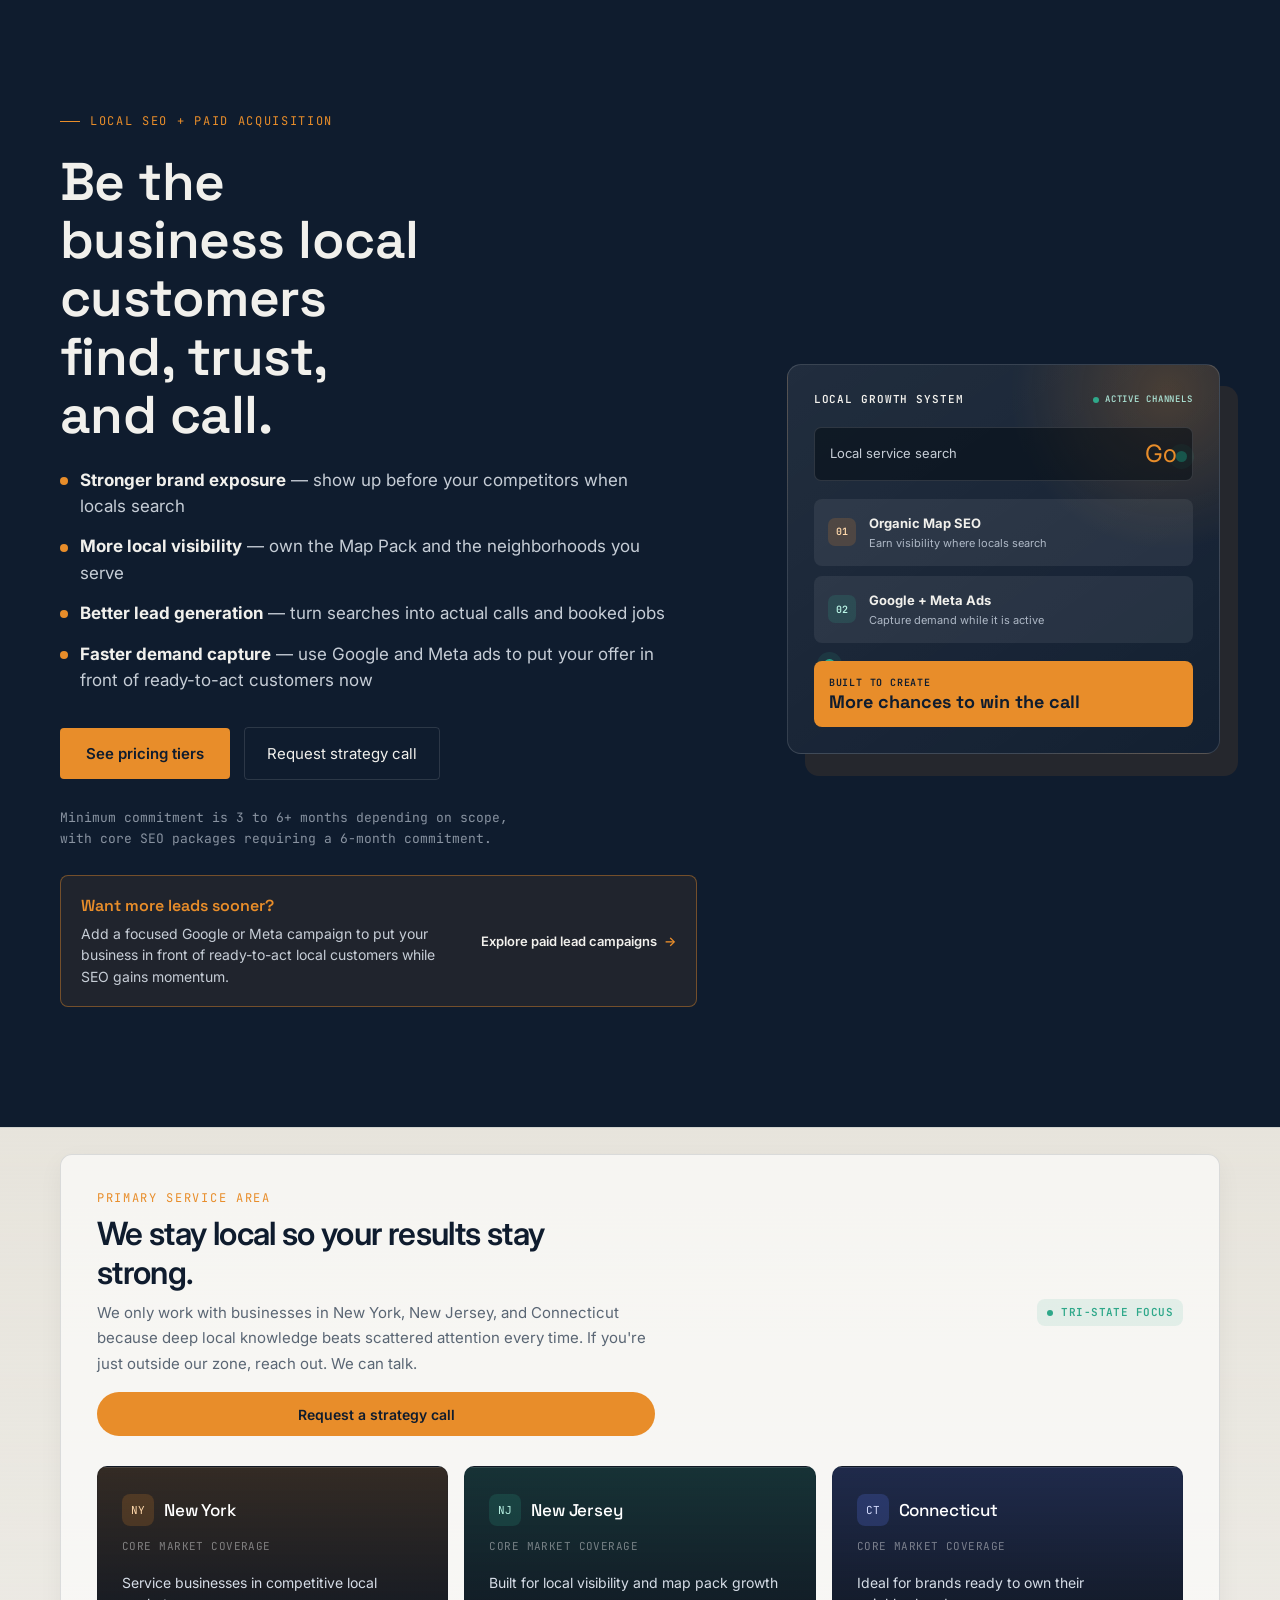
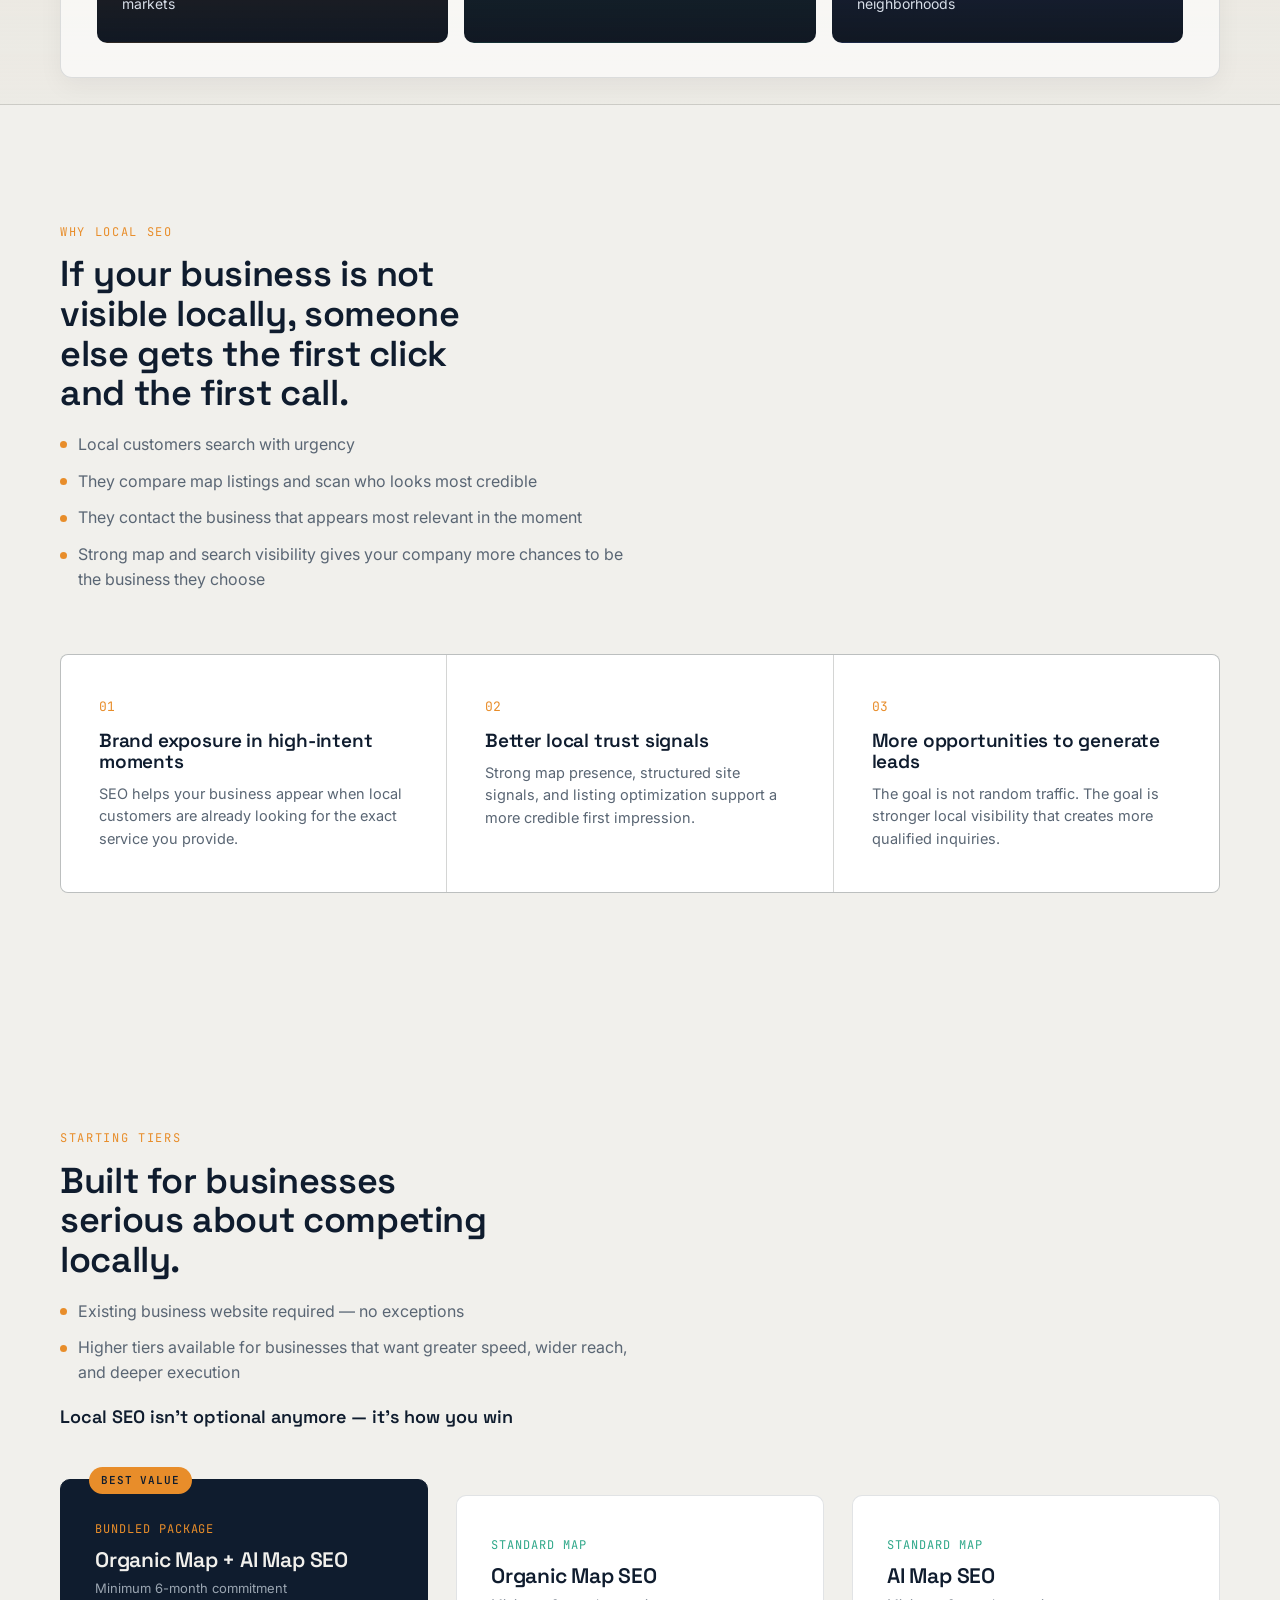
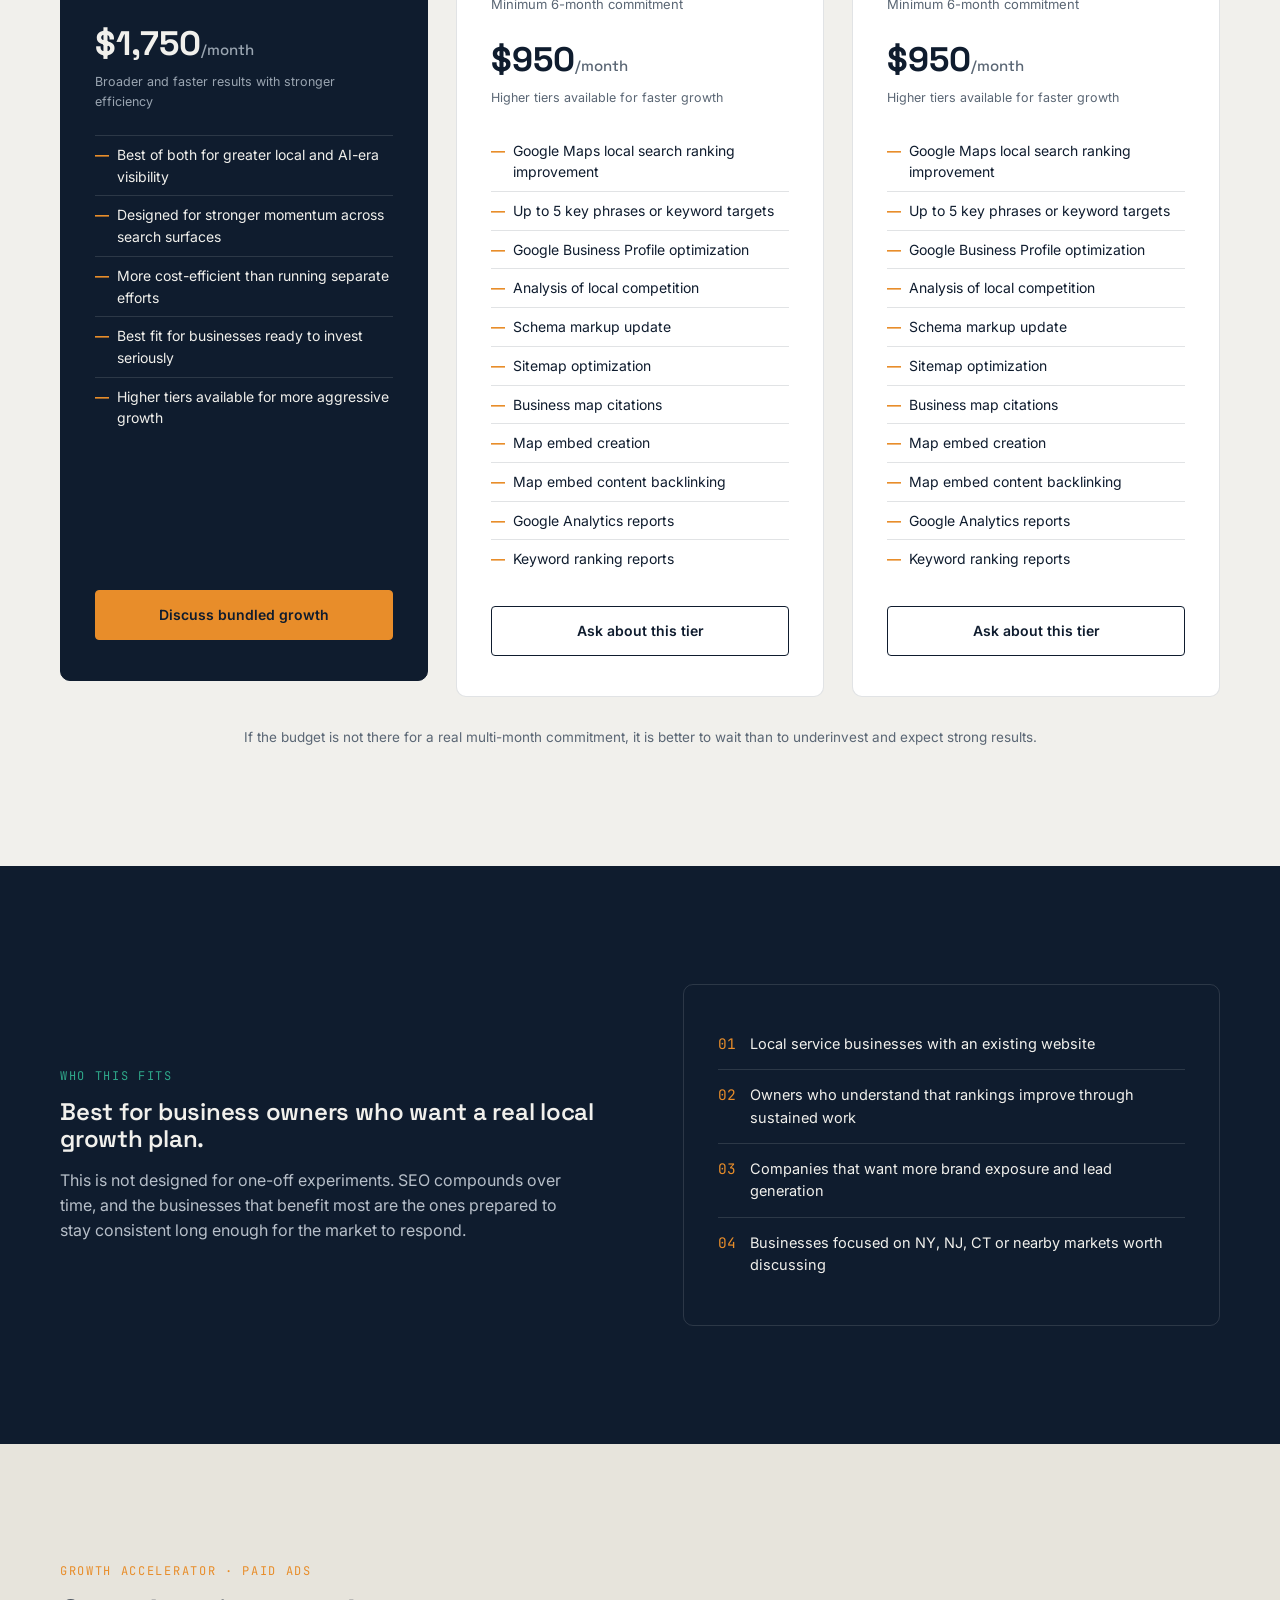
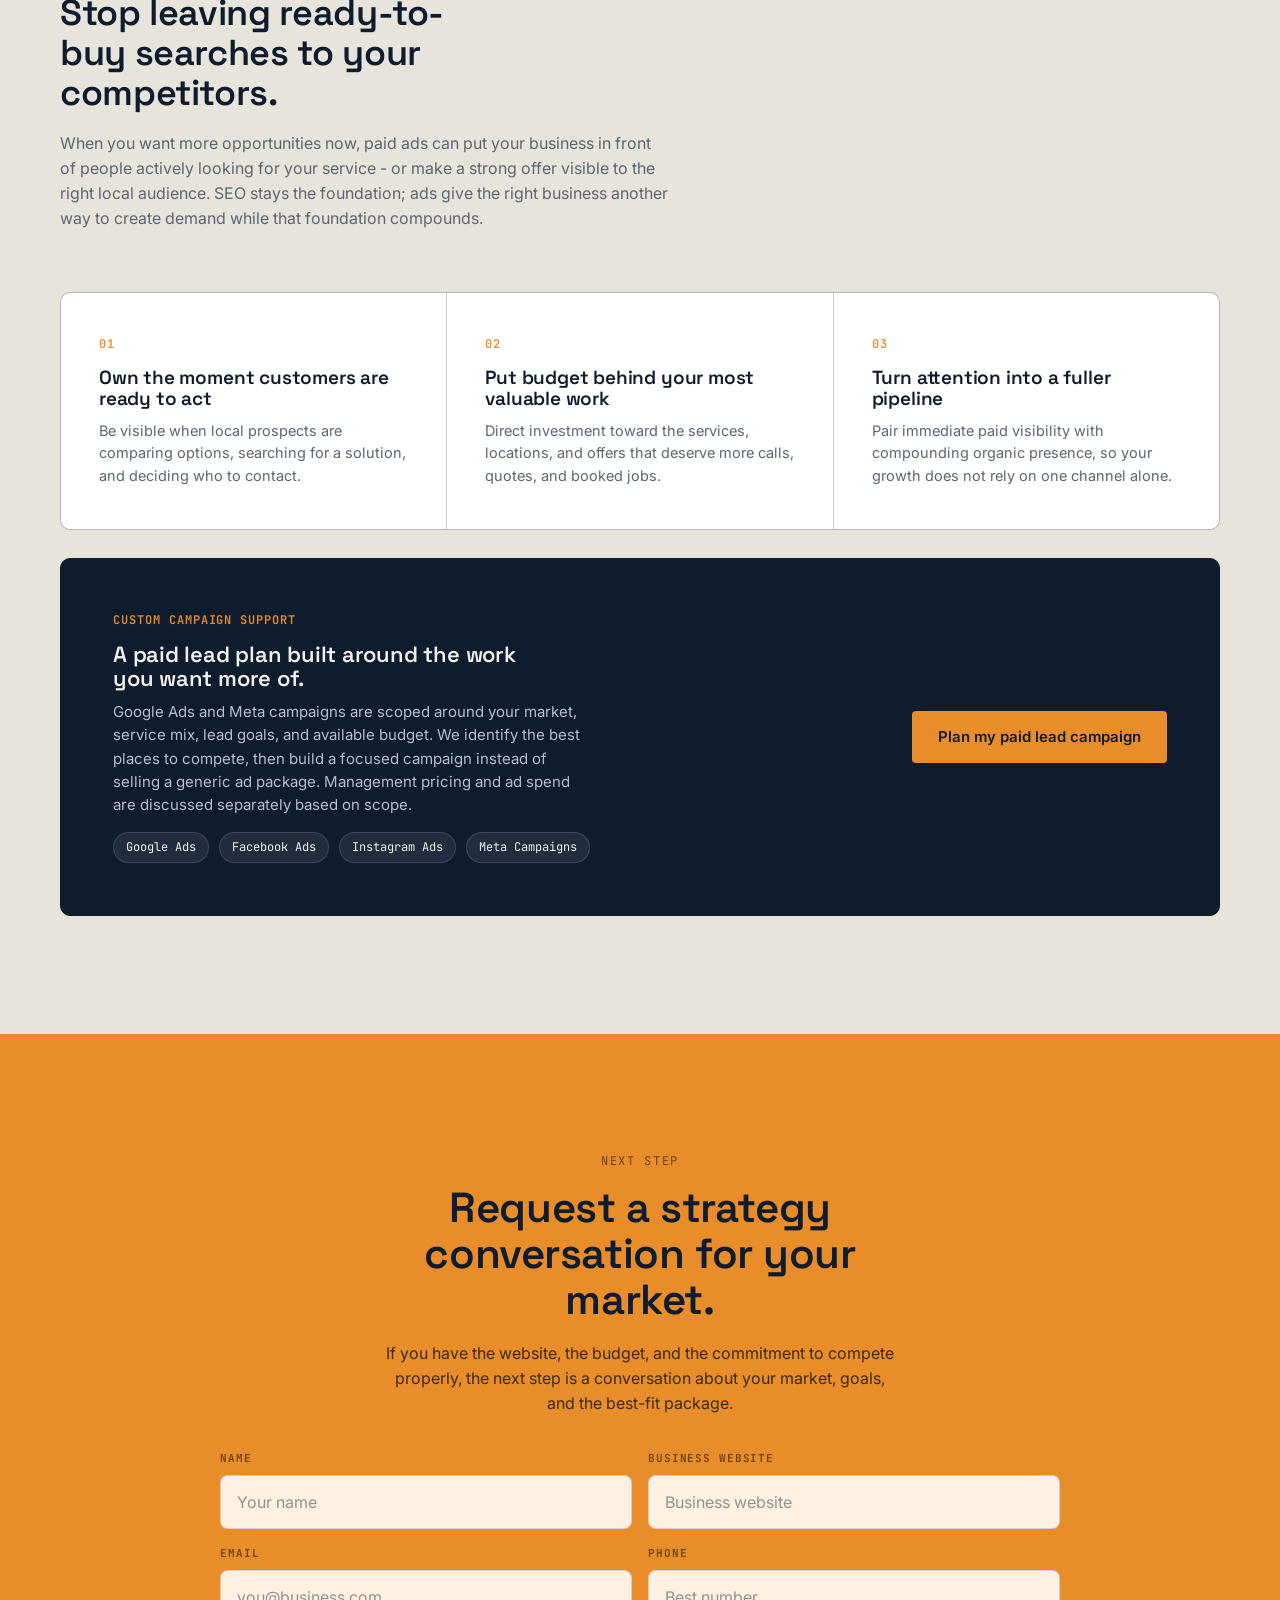
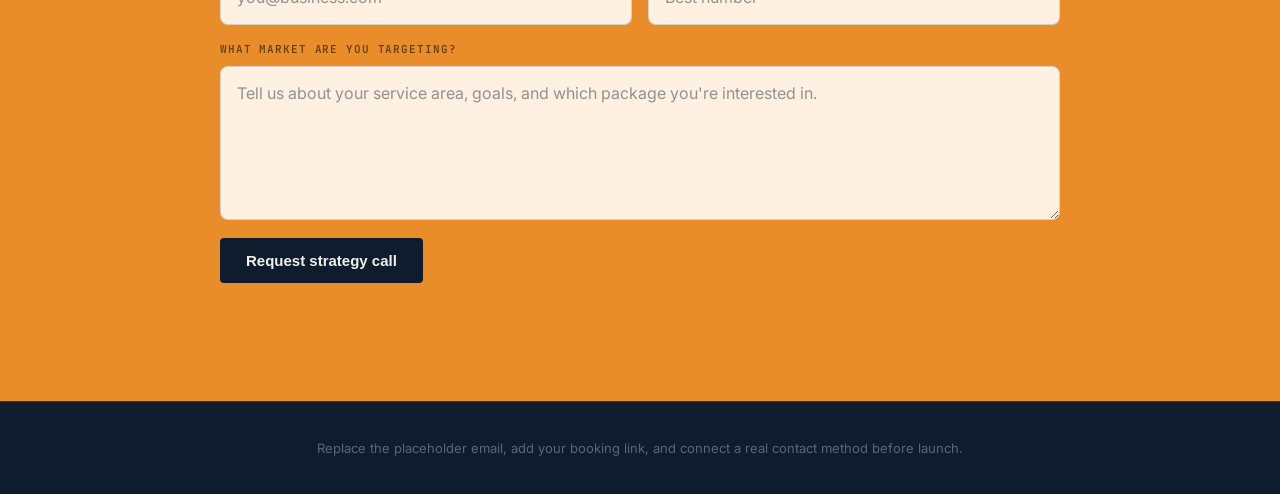
==== index.html @ 592d3a37 "feat: optimize landing page desktop layout" ====
<!DOCTYPE html>
<html lang="en">
  <head>
    <meta charset="UTF-8" />
    <meta name="viewport" content="width=device-width, initial-scale=1.0" />
    <title>AI Map SEO for Local Service Businesses | George SEO</title>
    <meta
      name="description"
      content="AI Map SEO, Organic Map SEO, and paid media support for local service businesses across New York, New Jersey, and Connecticut."
    />
    <link rel="preconnect" href="https://fonts.googleapis.com" />
    <link rel="preconnect" href="https://fonts.gstatic.com" crossorigin />
    <link
      href="https://fonts.googleapis.com/css2?family=Space+Grotesk:wght@400;500;600;700&family=Inter:wght@400;500;600;700&family=JetBrains+Mono:wght@400;500;600&display=swap"
      rel="stylesheet"
    />
    <link rel="stylesheet" href="style.css" />
  </head>
  <body>
    <header class="hero">
      <div class="wrap">
        <div class="hero-content">
          <div class="eyebrow">Local SEO + Paid Acquisition</div>
          <h1>Be the business local customers find, trust, and call.</h1>
          <ul class="lead-list">
            <li>
              <strong>Stronger brand exposure</strong> — show up before your
              competitors when locals search
            </li>
            <li>
              <strong>More local visibility</strong> — own the Map Pack and the
              neighborhoods you serve
            </li>
            <li>
              <strong>Better lead generation</strong> — turn searches into
              actual calls and booked jobs
            </li>
            <li>
              <strong>Faster demand capture</strong> — use Google and Meta ads
              to put your offer in front of ready-to-act customers now
            </li>
          </ul>
          <div class="btn-row">
            <a href="#tiers" class="btn-primary">See pricing tiers</a>
            <a href="#contact" class="btn-ghost">Request strategy call</a>
          </div>
          <div class="hero-note">
            Minimum commitment is 3 to 6+ months depending on scope, with core
            SEO packages requiring a 6-month commitment.
          </div>
          <div class="hero-ads-callout">
            <div>
              <span class="hero-ads-label">Want more leads sooner?</span>
              <p>
                Add a focused Google or Meta campaign to put your business in
                front of ready-to-act local customers while SEO gains momentum.
              </p>
            </div>
            <a href="#paid-ads">Explore paid lead campaigns <span aria-hidden="true">→</span></a>
          </div>
        </div>
        <div class="hero-dashboard" aria-label="Local growth system illustration">
          <div class="dashboard-heading">
            <span>Local growth system</span>
            <span class="dashboard-status"><i></i> Active channels</span>
          </div>
          <div class="dashboard-search">Local service search <span>Go</span></div>
          <div class="dashboard-channels">
            <div class="dashboard-channel dashboard-organic">
              <span class="dashboard-channel-number">01</span>
              <div>
                <strong>Organic Map SEO</strong>
                <small>Earn visibility where locals search</small>
              </div>
            </div>
            <div class="dashboard-channel dashboard-paid">
              <span class="dashboard-channel-number">02</span>
              <div>
                <strong>Google + Meta Ads</strong>
                <small>Capture demand while it is active</small>
              </div>
            </div>
          </div>
          <div class="dashboard-outcome">
            <span>Built to create</span>
            <strong>More chances to win the call</strong>
          </div>
        </div>
      </div>
    </header>

    <div class="area-strip">
      <div class="wrap">
        <div class="area-card">
          <div class="area-header">
            <div class="area-copy">
              <span class="area-label">Primary service area</span>
              <h2 class="area-headline">We stay local so your results stay strong.</h2>
              <p class="area-note">
                We only work with businesses in New York, New Jersey, and
                Connecticut because deep local knowledge beats scattered
                attention every time. If you're just outside our zone, reach
                out. We can talk.
              </p>
              <a href="#contact" class="area-cta">Request a strategy call</a>
            </div>
            <div class="area-live">
              <span class="area-live-dot" aria-hidden="true"></span>
              <span>Tri-state focus</span>
            </div>
          </div>
          <div class="area-grid">
            <article class="area-state-card area-state-ny">
              <div class="area-pin-wrap">
                <div class="area-pin" aria-hidden="true">NY</div>
                <h3 class="area-state">New York</h3>
              </div>
              <p class="area-coords">Core market coverage</p>
              <p class="area-status">Service businesses in competitive local markets</p>
            </article>
            <article class="area-state-card area-state-nj">
              <div class="area-pin-wrap">
                <div class="area-pin" aria-hidden="true">NJ</div>
                <h3 class="area-state">New Jersey</h3>
              </div>
              <p class="area-coords">Core market coverage</p>
              <p class="area-status">Built for local visibility and map pack growth</p>
            </article>
            <article class="area-state-card area-state-ct">
              <div class="area-pin-wrap">
                <div class="area-pin" aria-hidden="true">CT</div>
                <h3 class="area-state">Connecticut</h3>
              </div>
              <p class="area-coords">Core market coverage</p>
              <p class="area-status">Ideal for brands ready to own their neighborhoods</p>
            </article>
          </div>
        </div>
      </div>
    </div>

    <main>
      <section class="why">
        <div class="wrap">
          <div class="sec-label">Why local SEO</div>
          <h2 class="sec-title">
            If your business is not visible locally, someone else gets the
            first click and the first call.
          </h2>
          <ul class="sec-bullets">
            <li>Local customers search with urgency</li>
            <li>They compare map listings and scan who looks most credible</li>
            <li>
              They contact the business that appears most relevant in the
              moment
            </li>
            <li>
              Strong map and search visibility gives your company more chances
              to be the business they choose
            </li>
          </ul>

          <div class="why-grid">
            <article class="why-card">
              <div class="wc-num">01</div>
              <h3>Brand exposure in high-intent moments</h3>
              <p>
                SEO helps your business appear when local customers are already
                looking for the exact service you provide.
              </p>
            </article>
            <article class="why-card">
              <div class="wc-num">02</div>
              <h3>Better local trust signals</h3>
              <p>
                Strong map presence, structured site signals, and listing
                optimization support a more credible first impression.
              </p>
            </article>
            <article class="why-card">
              <div class="wc-num">03</div>
              <h3>More opportunities to generate leads</h3>
              <p>
                The goal is not random traffic. The goal is stronger local
                visibility that creates more qualified inquiries.
              </p>
            </article>
          </div>
        </div>
      </section>

      <section class="tiers">
        <div class="wrap" id="tiers">
          <div class="sec-label">Starting tiers</div>
          <h2 class="sec-title">Built for businesses serious about competing locally.</h2>
          <ul class="sec-bullets">
            <li>Existing business website required — no exceptions</li>
            <li>
              Higher tiers available for businesses that want greater speed,
              wider reach, and deeper execution
            </li>
          </ul>
          <p class="sec-mini-heading">
            Local SEO isn't optional anymore — it's how you win
          </p>

          <div class="tiers-grid">
            <article class="tier featured">
              <div class="badge">Best value</div>
              <div class="t-kicker">Bundled package</div>
              <h3>Organic Map + AI Map SEO</h3>
              <div class="t-commit">Minimum 6-month commitment</div>
              <div class="price">$1,750<span>/month</span></div>
              <div class="price-note">Broader and faster results with stronger efficiency</div>
              <ul>
                <li>Best of both for greater local and AI-era visibility</li>
                <li>Designed for stronger momentum across search surfaces</li>
                <li>More cost-efficient than running separate efforts</li>
                <li>Best fit for businesses ready to invest seriously</li>
                <li>Higher tiers available for more aggressive growth</li>
              </ul>
              <a class="btn-tier" href="#contact">Discuss bundled growth</a>
            </article>

            <article class="tier">
              <div class="t-kicker">Standard map</div>
              <h3>Organic Map SEO</h3>
              <div class="t-commit">Minimum 6-month commitment</div>
              <div class="price">$950<span>/month</span></div>
              <div class="price-note">Higher tiers available for faster growth</div>
              <ul>
                <li>Google Maps local search ranking improvement</li>
                <li>Up to 5 key phrases or keyword targets</li>
                <li>Google Business Profile optimization</li>
                <li>Analysis of local competition</li>
                <li>Schema markup update</li>
                <li>Sitemap optimization</li>
                <li>Business map citations</li>
                <li>Map embed creation</li>
                <li>Map embed content backlinking</li>
                <li>Google Analytics reports</li>
                <li>Keyword ranking reports</li>
              </ul>
              <a class="btn-tier" href="#contact">Ask about this tier</a>
            </article>

            <article class="tier">
              <div class="t-kicker">Standard map</div>
              <h3>AI Map SEO</h3>
              <div class="t-commit">Minimum 6-month commitment</div>
              <div class="price">$950<span>/month</span></div>
              <div class="price-note">Higher tiers available for faster growth</div>
              <ul>
                <li>Google Maps local search ranking improvement</li>
                <li>Up to 5 key phrases or keyword targets</li>
                <li>Google Business Profile optimization</li>
                <li>Analysis of local competition</li>
                <li>Schema markup update</li>
                <li>Sitemap optimization</li>
                <li>Business map citations</li>
                <li>Map embed creation</li>
                <li>Map embed content backlinking</li>
                <li>Google Analytics reports</li>
                <li>Keyword ranking reports</li>
              </ul>
              <a class="btn-tier" href="#contact">Ask about this tier</a>
            </article>
          </div>

          <p class="tiers-foot-note">
            If the budget is not there for a real multi-month commitment, it is
            better to wait than to underinvest and expect strong results.
          </p>
        </div>
      </section>

      <section class="commit">
        <div class="wrap">
          <div>
            <div class="sec-label">Who this fits</div>
            <h2>Best for business owners who want a real local growth plan.</h2>
            <p>
              This is not designed for one-off experiments. SEO compounds over
              time, and the businesses that benefit most are the ones prepared
              to stay consistent long enough for the market to respond.
            </p>
          </div>

          <div class="commit-box">
            <div class="cb-row">
              <div class="cb-mark">01</div>
              <div>Local service businesses with an existing website</div>
            </div>
            <div class="cb-row">
              <div class="cb-mark">02</div>
              <div>Owners who understand that rankings improve through sustained work</div>
            </div>
            <div class="cb-row">
              <div class="cb-mark">03</div>
              <div>Companies that want more brand exposure and lead generation</div>
            </div>
            <div class="cb-row">
              <div class="cb-mark">04</div>
              <div>Businesses focused on NY, NJ, CT or nearby markets worth discussing</div>
            </div>
          </div>
        </div>
      </section>

      <section class="ads" id="paid-ads">
        <div class="wrap">
          <div class="sec-label">Growth accelerator · Paid ads</div>
          <h2 class="sec-title">Stop leaving ready-to-buy searches to your competitors.</h2>
          <p class="sec-sub">
            When you want more opportunities now, paid ads can put your
            business in front of people actively looking for your service - or
            make a strong offer visible to the right local audience. SEO stays
            the foundation; ads give the right business another way to create
            demand while that foundation compounds.
          </p>

          <div class="ads-outcomes">
            <article class="ads-outcome">
              <div class="ads-num">01</div>
              <h3>Own the moment customers are ready to act</h3>
              <p>Be visible when local prospects are comparing options, searching for a solution, and deciding who to contact.</p>
            </article>
            <article class="ads-outcome">
              <div class="ads-num">02</div>
              <h3>Put budget behind your most valuable work</h3>
              <p>Direct investment toward the services, locations, and offers that deserve more calls, quotes, and booked jobs.</p>
            </article>
            <article class="ads-outcome">
              <div class="ads-num">03</div>
              <h3>Turn attention into a fuller pipeline</h3>
              <p>Pair immediate paid visibility with compounding organic presence, so your growth does not rely on one channel alone.</p>
            </article>
          </div>

          <div class="ads-panel">
            <div>
              <div class="ads-kicker">Custom campaign support</div>
              <h3>A paid lead plan built around the work you want more of.</h3>
              <p>
                Google Ads and Meta campaigns are scoped around your market,
                service mix, lead goals, and available budget. We identify the
                best places to compete, then build a focused campaign instead
                of selling a generic ad package. Management pricing and ad
                spend are discussed separately based on scope.
              </p>
              <div class="ads-chips">
                <span>Google Ads</span>
                <span>Facebook Ads</span>
                <span>Instagram Ads</span>
                <span>Meta Campaigns</span>
              </div>
            </div>
            <a href="#contact" class="btn-primary">Plan my paid lead campaign</a>
          </div>
        </div>
      </section>

      <section class="final" id="contact">
        <div class="wrap">
          <div class="sec-label">Next step</div>
          <h2>Request a strategy conversation for your market.</h2>
          <p>
            If you have the website, the budget, and the commitment to compete
            properly, the next step is a conversation about your market, goals,
            and the best-fit package.
          </p>
          <form class="contact-form" action="#" method="post">
            <div class="form-grid">
              <label class="form-field">
                <span>Name</span>
                <input type="text" name="name" placeholder="Your name" />
              </label>
              <label class="form-field">
                <span>Business Website</span>
                <input type="text" name="business" placeholder="Business website" />
              </label>
              <label class="form-field">
                <span>Email</span>
                <input type="email" name="email" placeholder="you@business.com" />
              </label>
              <label class="form-field">
                <span>Phone</span>
                <input type="tel" name="phone" placeholder="Best number" />
              </label>
            </div>
            <label class="form-field form-field-full">
              <span>What market are you targeting?</span>
              <textarea
                name="details"
                rows="5"
                placeholder="Tell us about your service area, goals, and which package you're interested in."
              ></textarea>
            </label>
            <button type="submit" class="btn-primary form-submit">
              Request strategy call
            </button>
          </form>
        </div>
      </section>
    </main>

    <footer>
      Replace the placeholder email, add your booking link, and connect a real
      contact method before launch.
    </footer>
  </body>
</html>
---- style.css ----
:root {
  --ink: #0f1c2e;
  --ink-soft: #16273d;
  --paper: #f1f0ec;
  --paper-dim: #e7e4dc;
  --pin: #e88d2a;
  --signal: #2fa88a;
  --slate: #5a6674;
  --white: #ffffff;
  --line: rgba(255, 255, 255, 0.12);
  --line-dark: rgba(15, 28, 46, 0.12);
}

* {
  box-sizing: border-box;
  margin: 0;
  padding: 0;
}

html {
  scroll-behavior: smooth;
}

body {
  font-family: "Inter", sans-serif;
  background: var(--paper);
  color: var(--ink);
  line-height: 1.55;
  -webkit-font-smoothing: antialiased;
}

h1,
h2,
h3 {
  font-family: "Space Grotesk", sans-serif;
  font-weight: 600;
  letter-spacing: -0.01em;
  line-height: 1.1;
}

a {
  color: inherit;
  text-decoration: none;
}

.wrap {
  max-width: 1120px;
  margin: 0 auto;
  padding: 0 28px;
}

section {
  padding: 96px 0;
}

.eyebrow,
.sec-label,
.hero-note,
.rc-head,
.rank-num,
.rank-move,
.t-kicker,
.badge,
.cb-mark,
.ads-chips span {
  font-family: "JetBrains Mono", monospace;
}

.nav-cta {
  font-size: 13px;
  background: var(--ink);
  color: var(--paper);
  padding: 10px 18px;
  border-radius: 4px;
}

.hero {
  background: var(--ink);
  color: var(--paper);
  padding: 100px 0 110px;
  overflow: hidden;
}

.hero .wrap {
  display: block;
}

.hero-content {
  max-width: 760px;
}

.eyebrow,
.sec-label {
  font-size: 12px;
  text-transform: uppercase;
  letter-spacing: 0.14em;
}

.eyebrow {
  color: var(--pin);
  display: flex;
  align-items: center;
  gap: 10px;
  margin-bottom: 22px;
}

.eyebrow::before {
  content: "";
  width: 20px;
  height: 1px;
  background: var(--pin);
}

.hero h1 {
  font-size: clamp(34px, 4.4vw, 58px);
  margin-bottom: 22px;
  max-width: 11ch;
}

.lead-list {
  list-style: none;
  max-width: 56ch;
  margin-bottom: 34px;
  display: grid;
  gap: 14px;
  color: #c6cdd6;
  font-size: 17px;
}

.lead-list li {
  position: relative;
  padding-left: 20px;
}

.lead-list li::before {
  content: "";
  position: absolute;
  top: 0.6em;
  left: 0;
  width: 8px;
  height: 8px;
  border-radius: 50%;
  background: var(--pin);
}

.lead-list strong {
  color: var(--paper);
}

.btn-row {
  display: flex;
  gap: 14px;
  flex-wrap: wrap;
  align-items: center;
}

.btn-row.center {
  justify-content: center;
}

.btn-primary,
.btn-ghost,
.btn-tier {
  display: inline-block;
  transition:
    transform 0.15s ease,
    background 0.15s ease,
    border-color 0.15s ease,
    color 0.15s ease;
}

.btn-primary:hover,
.btn-ghost:hover,
.btn-tier:hover {
  transform: translateY(-2px);
}

.btn-primary {
  background: var(--pin);
  color: var(--ink);
  font-size: 15px;
  font-weight: 600;
  padding: 14px 26px;
  border-radius: 4px;
}

.btn-primary:hover {
  background: #f2a150;
}

.btn-ghost {
  border: 1px solid var(--line);
  color: var(--paper);
  padding: 14px 22px;
  border-radius: 4px;
  font-size: 15px;
}

.btn-ghost:hover {
  border-color: var(--pin);
  background: rgba(232, 141, 42, 0.08);
}

.hero-note {
  margin-top: 28px;
  font-size: 13px;
  color: #8993a1;
  max-width: 56ch;
}

.hero-ads-callout {
  max-width: 760px;
  margin-top: 26px;
  padding: 18px 20px;
  display: flex;
  align-items: center;
  justify-content: space-between;
  gap: 20px;
  border: 1px solid rgba(232, 141, 42, 0.42);
  border-radius: 8px;
  background: rgba(232, 141, 42, 0.08);
}

.hero-ads-label {
  display: block;
  margin-bottom: 4px;
  color: var(--pin);
  font-family: "Space Grotesk", sans-serif;
  font-size: 16px;
  font-weight: 600;
}

.hero-ads-callout p {
  max-width: 57ch;
  color: #c6cdd6;
  font-size: 14px;
}

.hero-ads-callout a {
  flex-shrink: 0;
  color: var(--paper);
  font-size: 13px;
  font-weight: 600;
  white-space: nowrap;
}

.hero-ads-callout a span {
  margin-left: 4px;
  color: var(--pin);
  transition: margin-left 0.15s ease;
}

.hero-ads-callout a:hover span {
  margin-left: 8px;
}

.hero-dashboard {
  display: none;
}

.area-strip {
  background: linear-gradient(180deg, var(--paper-dim), rgba(231, 228, 220, 0.45));
  border-top: 1px solid var(--line-dark);
  border-bottom: 1px solid var(--line-dark);
  padding: 26px 0;
}

.area-strip .wrap {
  display: block;
}

.area-card {
  display: grid;
  gap: 22px;
  padding: 22px 24px;
  background: rgba(255, 255, 255, 0.62);
  border: 1px solid var(--line-dark);
  border-radius: 12px;
  box-shadow: 0 8px 24px rgba(15, 28, 46, 0.05);
}

.area-header {
  display: flex;
  align-items: center;
  justify-content: space-between;
  gap: 18px;
  flex-wrap: wrap;
}

.area-copy {
  display: grid;
  gap: 8px;
}

.area-label {
  font-family: "JetBrains Mono", monospace;
  font-size: 12px;
  text-transform: uppercase;
  letter-spacing: 0.14em;
  color: var(--pin);
}

.area-headline {
  font-family: "Inter", sans-serif;
  font-size: clamp(24px, 3vw, 32px);
  font-weight: 600;
  line-height: 1.2;
  letter-spacing: -0.02em;
  color: var(--ink);
  max-width: 24ch;
}

.area-note {
  color: var(--slate);
  font-size: 15px;
  line-height: 1.7;
  max-width: 62ch;
}

.area-cta {
  display: inline-flex;
  align-items: center;
  justify-content: center;
  margin-top: 8px;
  min-height: 44px;
  padding: 0 18px;
  border-radius: 999px;
  background: var(--pin);
  color: var(--ink);
  font-size: 14px;
  font-weight: 600;
  transition:
    transform 0.15s ease,
    background 0.15s ease;
}

.area-cta:hover {
  transform: translateY(-2px);
  background: #f2a150;
}

.area-live {
  display: inline-flex;
  align-items: center;
  gap: 8px;
  padding: 5px 10px;
  border-radius: 8px;
  background: rgba(47, 168, 138, 0.1);
  color: var(--signal);
  font-family: "JetBrains Mono", monospace;
  font-size: 11px;
  font-weight: 600;
  letter-spacing: 0.04em;
  text-transform: uppercase;
}

.area-live-dot {
  width: 6px;
  height: 6px;
  border-radius: 50%;
  background: var(--signal);
  animation: area-pulse 2s ease-in-out infinite;
}

@keyframes area-pulse {
  0%,
  100% {
    opacity: 1;
    transform: scale(1);
  }
  50% {
    opacity: 0.4;
    transform: scale(0.8);
  }
}

.area-grid {
  display: grid;
  grid-template-columns: repeat(3, 1fr);
  gap: 12px;
}

.area-state-card {
  position: relative;
  overflow: hidden;
  padding: 20px 16px;
  border: 1px solid rgba(15, 28, 46, 0.12);
  border-radius: 10px;
  background: #111823;
  color: var(--paper);
  transition: border-color 0.2s ease-out;
}

.area-state-ny {
  background:
    linear-gradient(180deg, rgba(232, 141, 42, 0.16), rgba(17, 24, 35, 0.96)),
    #111823;
}

.area-state-nj {
  background:
    linear-gradient(180deg, rgba(47, 168, 138, 0.18), rgba(17, 24, 35, 0.96)),
    #111823;
}

.area-state-ct {
  background:
    linear-gradient(180deg, rgba(95, 124, 255, 0.18), rgba(17, 24, 35, 0.96)),
    #111823;
}

.area-state-card:hover {
  border-color: rgba(255, 255, 255, 0.28);
}

.area-state-card::before {
  content: "";
  position: absolute;
  top: 0;
  left: 0;
  right: 0;
  height: 1px;
  background: rgba(255, 255, 255, 0.4);
  opacity: 0.3;
  animation: area-scan 3.5s linear infinite;
}

.area-state-card:nth-child(2)::before {
  animation-delay: 1.2s;
}

.area-state-card:nth-child(3)::before {
  animation-delay: 2.4s;
}

@keyframes area-scan {
  0% {
    transform: translateY(0);
    opacity: 0;
  }
  10% {
    opacity: 0.4;
  }
  90% {
    opacity: 0.4;
  }
  100% {
    transform: translateY(120px);
    opacity: 0;
  }
}

.area-pin-wrap {
  display: flex;
  align-items: center;
  gap: 10px;
  margin-bottom: 12px;
}

.area-pin {
  width: 32px;
  height: 32px;
  display: flex;
  align-items: center;
  justify-content: center;
  border-radius: 8px;
  background: rgba(255, 255, 255, 0.08);
  color: var(--paper);
  font-family: "JetBrains Mono", monospace;
  font-size: 11px;
}

.area-state-ny .area-pin {
  background: rgba(232, 141, 42, 0.18);
  color: #ffd8ab;
}

.area-state-nj .area-pin {
  background: rgba(47, 168, 138, 0.18);
  color: #baf5e6;
}

.area-state-ct .area-pin {
  background: rgba(95, 124, 255, 0.2);
  color: #d7deff;
}

.area-state {
  font-size: 17px;
  font-weight: 500;
  color: #fff;
  line-height: 1.2;
}

.area-coords {
  margin-bottom: 16px;
  color: rgba(255, 255, 255, 0.42);
  font-family: "JetBrains Mono", monospace;
  font-size: 11px;
  letter-spacing: 0.04em;
  text-transform: uppercase;
}

.area-status {
  color: #d6dde7;
  font-size: 14px;
  line-height: 1.55;
}

.sec-label {
  color: var(--pin);
  margin-bottom: 14px;
}

.sec-title {
  font-size: clamp(26px, 3vw, 36px);
  max-width: 20ch;
  margin-bottom: 18px;
}

.sec-sub {
  color: var(--slate);
  max-width: 58ch;
  font-size: 16px;
}

.sec-bullets {
  list-style: none;
  max-width: 58ch;
  margin-top: 0;
  display: grid;
  gap: 12px;
  color: var(--slate);
  font-size: 16px;
}

.sec-bullets li {
  position: relative;
  padding-left: 18px;
}

.sec-bullets li::before {
  content: "";
  position: absolute;
  top: 0.6em;
  left: 0;
  width: 7px;
  height: 7px;
  border-radius: 50%;
  background: var(--pin);
}

.sec-mini-heading {
  margin-top: 18px;
  color: var(--ink);
  font-family: "Space Grotesk", sans-serif;
  font-size: 18px;
  font-weight: 600;
}

.why {
  background: var(--paper);
}

.why-grid {
  display: grid;
  grid-template-columns: repeat(3, 1fr);
  gap: 1px;
  background: var(--line-dark);
  border: 1px solid var(--line-dark);
  margin-top: 52px;
  border-radius: 8px;
  overflow: hidden;
}

.why-card {
  background: var(--white);
  padding: 34px 30px;
}

.wc-num {
  font-family: "JetBrains Mono", monospace;
  font-size: 13px;
  color: var(--pin);
  margin-bottom: 14px;
}

.why-card h3 {
  font-size: 19px;
  margin-bottom: 10px;
}

.why-card p,
.tier .t-commit,
.tier .price-note,
.tiers-foot-note,
.ads-outcome p,
.ads-panel p,
footer {
  color: var(--slate);
}

.why-card p {
  font-size: 14.5px;
}

.tiers-grid {
  display: grid;
  grid-template-columns: repeat(3, 1fr);
  gap: 22px;
  margin-top: 56px;
  align-items: stretch;
}

.tier {
  position: relative;
  display: flex;
  flex-direction: column;
  background: var(--white);
  border: 1px solid var(--line-dark);
  border-radius: 10px;
  padding: 32px 28px;
}

.tier.featured {
  background: var(--ink);
  color: var(--paper);
  border-color: var(--ink);
  transform: translateY(-10px);
}

.badge {
  position: absolute;
  top: -13px;
  left: 28px;
  background: var(--pin);
  color: var(--ink);
  font-size: 11px;
  text-transform: uppercase;
  letter-spacing: 0.08em;
  padding: 5px 12px;
  border-radius: 20px;
  font-weight: 600;
}

.t-kicker {
  font-size: 12px;
  text-transform: uppercase;
  letter-spacing: 0.08em;
  color: var(--signal);
  margin-bottom: 10px;
}

.tier.featured .t-kicker {
  color: var(--pin);
}

.tier h3 {
  font-size: 21px;
  margin-bottom: 6px;
}

.t-commit {
  font-size: 13px;
  margin-bottom: 20px;
}

.tier.featured .t-commit,
.tier.featured .price span,
.tier.featured .price-note {
  color: #9aa5b1;
}

.price {
  font-family: "Space Grotesk", sans-serif;
  font-size: 34px;
  font-weight: 700;
  margin-bottom: 2px;
}

.price span {
  font-size: 15px;
  font-weight: 500;
  color: var(--slate);
}

.price-note {
  font-size: 12.5px;
  margin-bottom: 24px;
}

.tier ul {
  list-style: none;
  margin-bottom: 28px;
  flex-grow: 1;
}

.tier li {
  position: relative;
  font-size: 14px;
  padding: 8px 0 8px 22px;
  border-top: 1px solid var(--line-dark);
}

.tier li:first-child {
  border-top: none;
}

.tier.featured li {
  border-top: 1px solid var(--line);
}

.tier li::before {
  content: "—";
  position: absolute;
  left: 0;
  top: 8px;
  color: var(--pin);
  font-weight: 700;
}

.btn-tier {
  text-align: center;
  padding: 13px;
  border-radius: 4px;
  font-size: 14px;
  font-weight: 600;
  border: 1px solid var(--ink);
  color: var(--ink);
}

.tier:not(.featured) .btn-tier:hover {
  background: var(--ink);
  color: var(--paper);
}

.tier.featured .btn-tier {
  background: var(--pin);
  border-color: var(--pin);
  color: var(--ink);
}

.tiers-foot-note {
  margin-top: 30px;
  font-size: 13.5px;
  text-align: center;
}

.commit {
  background: var(--ink);
  color: var(--paper);
}

.commit .wrap {
  display: grid;
  grid-template-columns: 1fr 1fr;
  gap: 56px;
  align-items: center;
}

.commit .sec-label {
  color: var(--signal);
}

.commit h2 {
  max-width: none;
}

.commit p {
  color: #b7bfc9;
  font-size: 16px;
  margin-top: 16px;
  max-width: 52ch;
}

.commit-box {
  border: 1px solid var(--line);
  border-radius: 10px;
  padding: 28px;
}

.cb-row {
  display: flex;
  gap: 14px;
  padding: 14px 0;
  border-bottom: 1px solid var(--line);
  font-size: 14.5px;
}

.cb-row:last-child {
  border-bottom: none;
}

.cb-mark {
  color: var(--pin);
  flex-shrink: 0;
}

.ads-panel {
  margin-top: 22px;
  background: var(--ink);
  color: var(--paper);
  border: 1px solid var(--ink);
  border-radius: 10px;
  padding: 44px;
  display: grid;
  grid-template-columns: 1fr auto;
  gap: 32px;
  align-items: center;
}

.ads-panel h3 {
  font-size: 22px;
  margin-bottom: 10px;
  max-width: 32ch;
}

.ads-panel p {
  font-size: 15px;
  max-width: 52ch;
  color: #b7bfc9;
}

.ads {
  background: var(--paper-dim);
}

.ads .sec-title {
  max-width: 18ch;
}

.ads .sec-sub {
  max-width: 61ch;
}

.ads-outcomes {
  display: grid;
  grid-template-columns: repeat(3, 1fr);
  gap: 1px;
  margin-top: 52px;
  border: 1px solid var(--line-dark);
  border-radius: 10px;
  overflow: hidden;
  background: var(--line-dark);
}

.ads-outcome {
  background: var(--white);
  padding: 30px;
}

.ads-num,
.ads-kicker {
  font-family: "JetBrains Mono", monospace;
  font-size: 12px;
  font-weight: 600;
  letter-spacing: 0.08em;
  text-transform: uppercase;
  color: var(--pin);
}

.ads-num {
  margin-bottom: 14px;
}

.ads-outcome h3 {
  font-size: 19px;
  margin-bottom: 10px;
}

.ads-outcome p {
  font-size: 14.5px;
}

.ads-kicker {
  margin-bottom: 12px;
}

.ads-chips {
  display: flex;
  gap: 10px;
  margin-top: 16px;
  flex-wrap: wrap;
}

.ads-chips span {
  font-size: 12px;
  background: rgba(255, 255, 255, 0.08);
  border: 1px solid var(--line);
  color: var(--paper);
  padding: 5px 12px;
  border-radius: 20px;
}

.final {
  background: var(--pin);
  color: var(--ink);
  text-align: center;
}

.final .sec-label {
  color: #684010;
}

.final h2 {
  font-size: clamp(28px, 4vw, 42px);
  margin: 0 auto 18px;
  max-width: 16ch;
}

.final p {
  max-width: 52ch;
  margin: 0 auto 34px;
  color: #3a2a12;
  font-size: 16px;
}

.contact-form {
  max-width: 840px;
  margin: 0 auto;
  text-align: left;
}

.form-grid {
  display: grid;
  grid-template-columns: repeat(2, 1fr);
  gap: 16px;
  margin-bottom: 16px;
}

.form-field {
  display: grid;
  gap: 8px;
}

.form-field span {
  font-family: "JetBrains Mono", monospace;
  font-size: 11px;
  font-weight: 600;
  letter-spacing: 0.08em;
  text-transform: uppercase;
  color: #684010;
}

.form-field input,
.form-field textarea {
  width: 100%;
  border: 1px solid rgba(15, 28, 46, 0.16);
  border-radius: 8px;
  padding: 14px 16px;
  background: rgba(255, 250, 242, 0.92);
  color: var(--ink);
  font: inherit;
}

.form-field input::placeholder,
.form-field textarea::placeholder {
  color: rgba(15, 28, 46, 0.45);
}

.form-field input:focus,
.form-field textarea:focus {
  outline: none;
  border-color: rgba(15, 28, 46, 0.4);
  box-shadow: 0 0 0 3px rgba(15, 28, 46, 0.08);
}

.form-field textarea {
  resize: vertical;
  min-height: 136px;
}

.form-field-full {
  margin-bottom: 18px;
}

.form-submit {
  border: 0;
  cursor: pointer;
}

.final .btn-primary {
  background: var(--ink);
  color: var(--paper);
}

.final .btn-primary:hover {
  background: #1d3049;
}

footer {
  background: var(--ink);
  padding: 36px 28px;
  font-size: 13px;
  text-align: center;
  border-top: 1px solid var(--line);
}

@media (min-width: 901px) {
  .wrap {
    max-width: 1240px;
    padding: 0 40px;
  }

  section {
    padding: 118px 0;
  }

  .hero {
    padding: 112px 0 120px;
  }

  .hero .wrap {
    display: grid;
    grid-template-columns: minmax(0, 1fr) minmax(360px, 0.68fr);
    align-items: center;
    gap: clamp(48px, 7vw, 112px);
  }

  .hero-content {
    max-width: 680px;
  }

  .hero h1 {
    font-size: clamp(48px, 4.15vw, 64px);
  }

  .hero-dashboard {
    position: relative;
    display: grid;
    gap: 18px;
    padding: 26px;
    border: 1px solid rgba(255, 255, 255, 0.14);
    border-radius: 14px;
    background:
      radial-gradient(circle at 88% 7%, rgba(232, 141, 42, 0.22), transparent 30%),
      linear-gradient(145deg, rgba(255, 255, 255, 0.08), rgba(255, 255, 255, 0.02));
    box-shadow: 18px 22px 0 rgba(232, 141, 42, 0.1);
  }

  .hero-dashboard::before,
  .hero-dashboard::after {
    content: "";
    position: absolute;
    z-index: 0;
    width: 11px;
    height: 11px;
    border-radius: 50%;
    background: var(--signal);
    box-shadow: 0 0 0 7px rgba(47, 168, 138, 0.12);
  }

  .hero-dashboard::before {
    top: 86px;
    right: 32px;
  }

  .hero-dashboard::after {
    bottom: 83px;
    left: 36px;
  }

  .dashboard-heading,
  .dashboard-search,
  .dashboard-channels,
  .dashboard-outcome {
    position: relative;
    z-index: 1;
  }

  .dashboard-heading {
    display: flex;
    justify-content: space-between;
    align-items: center;
    gap: 12px;
    color: var(--paper);
    font-family: "JetBrains Mono", monospace;
    font-size: 11px;
    font-weight: 600;
    letter-spacing: 0.08em;
    text-transform: uppercase;
  }

  .dashboard-status {
    display: inline-flex;
    align-items: center;
    gap: 6px;
    color: #a9dfd1;
    font-size: 9px;
  }

  .dashboard-status i {
    width: 6px;
    height: 6px;
    border-radius: 50%;
    background: var(--signal);
  }

  .dashboard-search {
    display: flex;
    justify-content: space-between;
    align-items: center;
    min-height: 54px;
    padding: 0 15px;
    border: 1px solid rgba(255, 255, 255, 0.13);
    border-radius: 7px;
    background: rgba(3, 10, 19, 0.52);
    color: #c6cdd6;
    font-size: 13px;
  }

  .dashboard-search span {
    color: var(--pin);
    font-size: 24px;
    line-height: 1;
  }

  .dashboard-channels {
    display: grid;
    gap: 10px;
  }

  .dashboard-channel {
    display: flex;
    align-items: center;
    gap: 13px;
    padding: 14px;
    border-radius: 8px;
    background: rgba(255, 255, 255, 0.07);
  }

  .dashboard-channel-number {
    display: grid;
    place-items: center;
    width: 28px;
    height: 28px;
    border-radius: 7px;
    background: rgba(232, 141, 42, 0.18);
    color: #ffd8ab;
    font-family: "JetBrains Mono", monospace;
    font-size: 10px;
    font-weight: 600;
  }

  .dashboard-paid .dashboard-channel-number {
    background: rgba(47, 168, 138, 0.18);
    color: #baf5e6;
  }

  .dashboard-channel strong,
  .dashboard-channel small {
    display: block;
  }

  .dashboard-channel strong {
    color: var(--paper);
    font-size: 13px;
  }

  .dashboard-channel small {
    margin-top: 2px;
    color: #aeb8c6;
    font-size: 11px;
  }

  .dashboard-outcome {
    padding: 14px 15px;
    border-radius: 8px;
    background: var(--pin);
    color: var(--ink);
  }

  .dashboard-outcome span,
  .dashboard-outcome strong {
    display: block;
  }

  .dashboard-outcome span {
    margin-bottom: 2px;
    font-family: "JetBrains Mono", monospace;
    font-size: 10px;
    font-weight: 600;
    letter-spacing: 0.08em;
    text-transform: uppercase;
  }

  .dashboard-outcome strong {
    font-family: "Space Grotesk", sans-serif;
    font-size: 18px;
    line-height: 1.15;
  }

  .area-card {
    gap: 30px;
    padding: 34px 36px;
  }

  .area-grid {
    gap: 16px;
  }

  .area-state-card {
    padding: 27px 24px;
  }

  .why-grid,
  .ads-outcomes {
    margin-top: 62px;
  }

  .why-card,
  .ads-outcome {
    padding: 42px 38px;
  }

  .tiers-grid {
    gap: 28px;
    margin-top: 64px;
  }

  .tier {
    padding: 40px 34px;
  }

  .tier.featured {
    transform: translateY(-16px);
  }

  .commit .wrap {
    gap: 86px;
  }

  .commit-box {
    padding: 34px;
  }

  .ads-panel {
    margin-top: 28px;
    padding: 52px;
  }
}

@media (max-width: 900px) {
  .area-grid,
  .tiers-grid,
  .commit .wrap,
  .ads-panel {
    grid-template-columns: 1fr;
  }

  .tiers-grid {
    max-width: 460px;
    margin-left: auto;
    margin-right: auto;
  }

  .tier.featured {
    transform: none;
  }
}

@media (max-width: 800px) {
  .why-grid,
  .ads-outcomes {
    grid-template-columns: 1fr;
  }
}

@media (max-width: 720px) {
  section {
    padding: 64px 0;
  }
}

@media (max-width: 640px) {
  .wrap {
    padding: 0 20px;
  }

  .hero {
    padding-top: 50px;
  }

  .tiers {
    padding-top: 32px;
  }

  .btn-primary,
  .btn-ghost,
  .btn-tier {
    width: 100%;
    text-align: center;
  }

  .hero h1,
  .sec-title,
  .area-headline,
  .final h2 {
    max-width: none;
  }

  .form-grid {
    grid-template-columns: 1fr;
  }

  .hero-ads-callout {
    align-items: flex-start;
    flex-direction: column;
  }

  .area-card {
    padding: 20px;
  }

  .area-header {
    align-items: flex-start;
  }

  .ads-panel,
  .commit-box,
  .tier {
    padding-left: 22px;
    padding-right: 22px;
  }
}
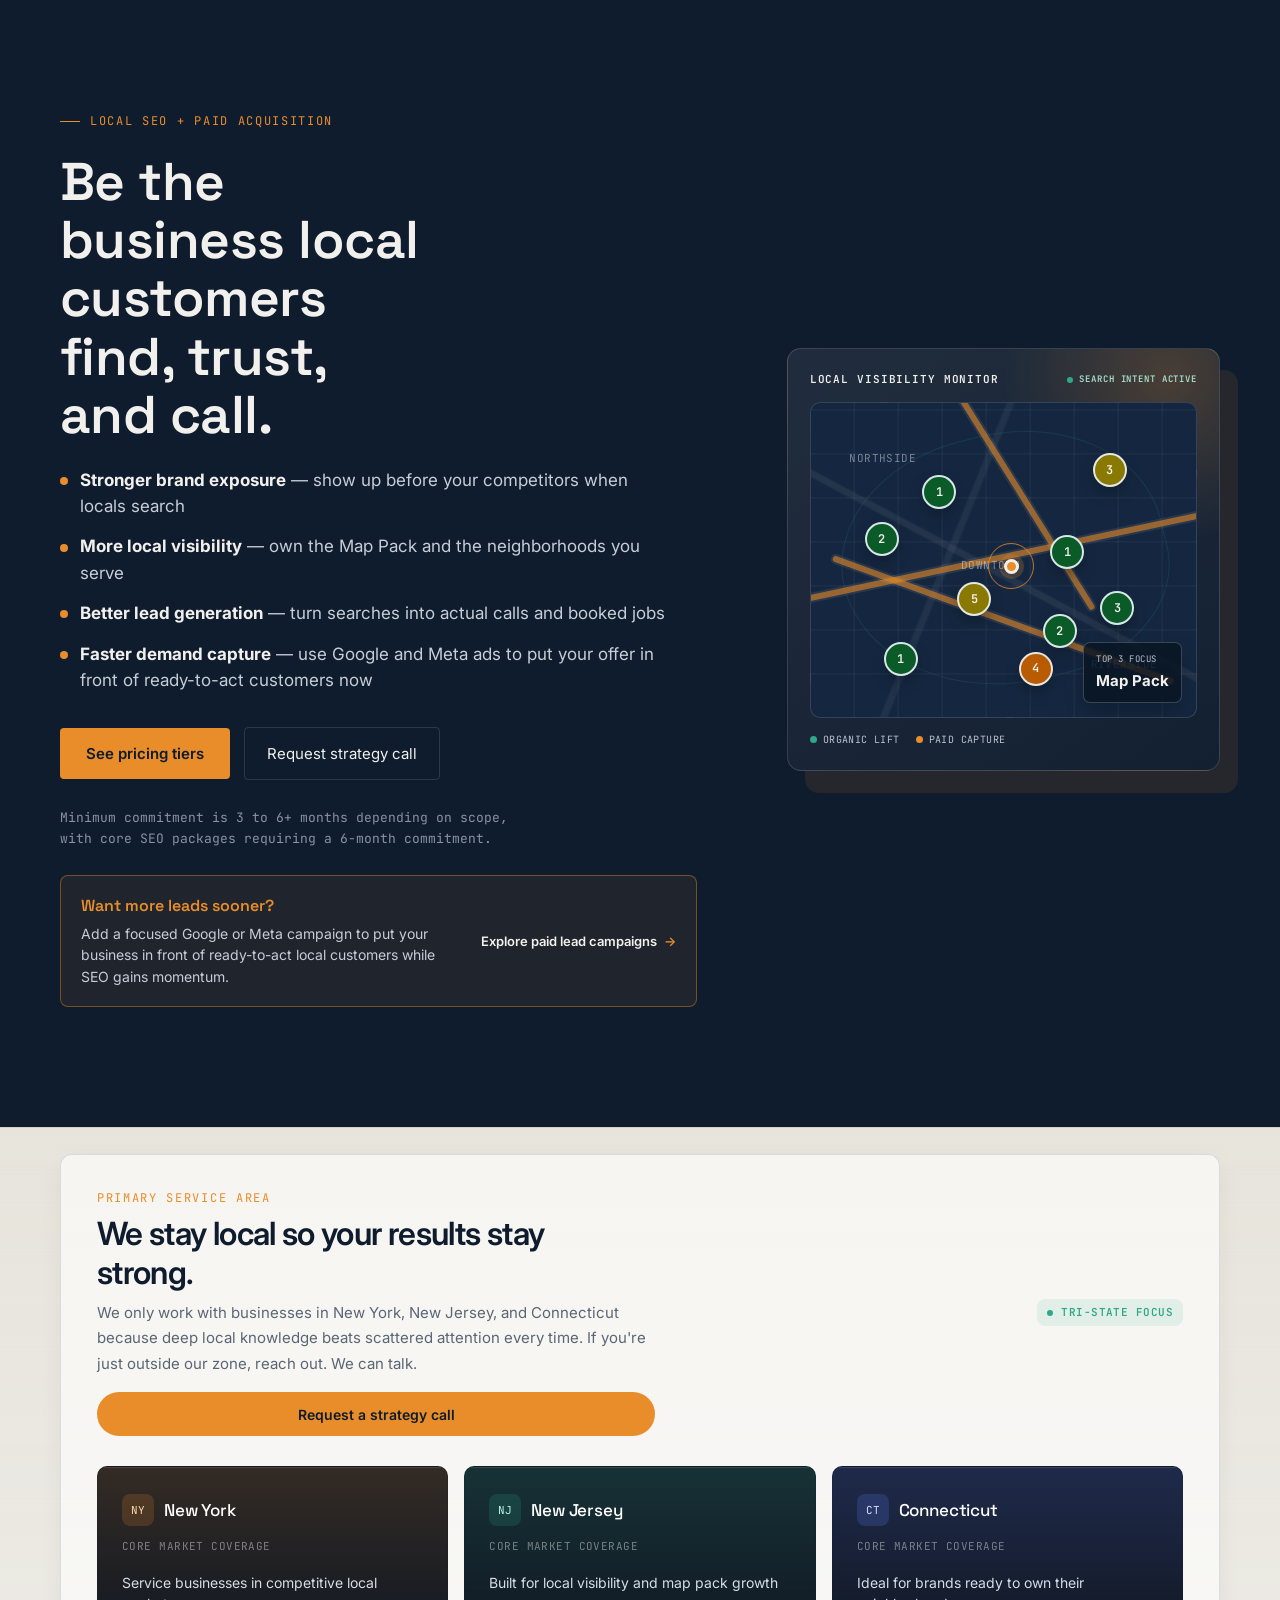
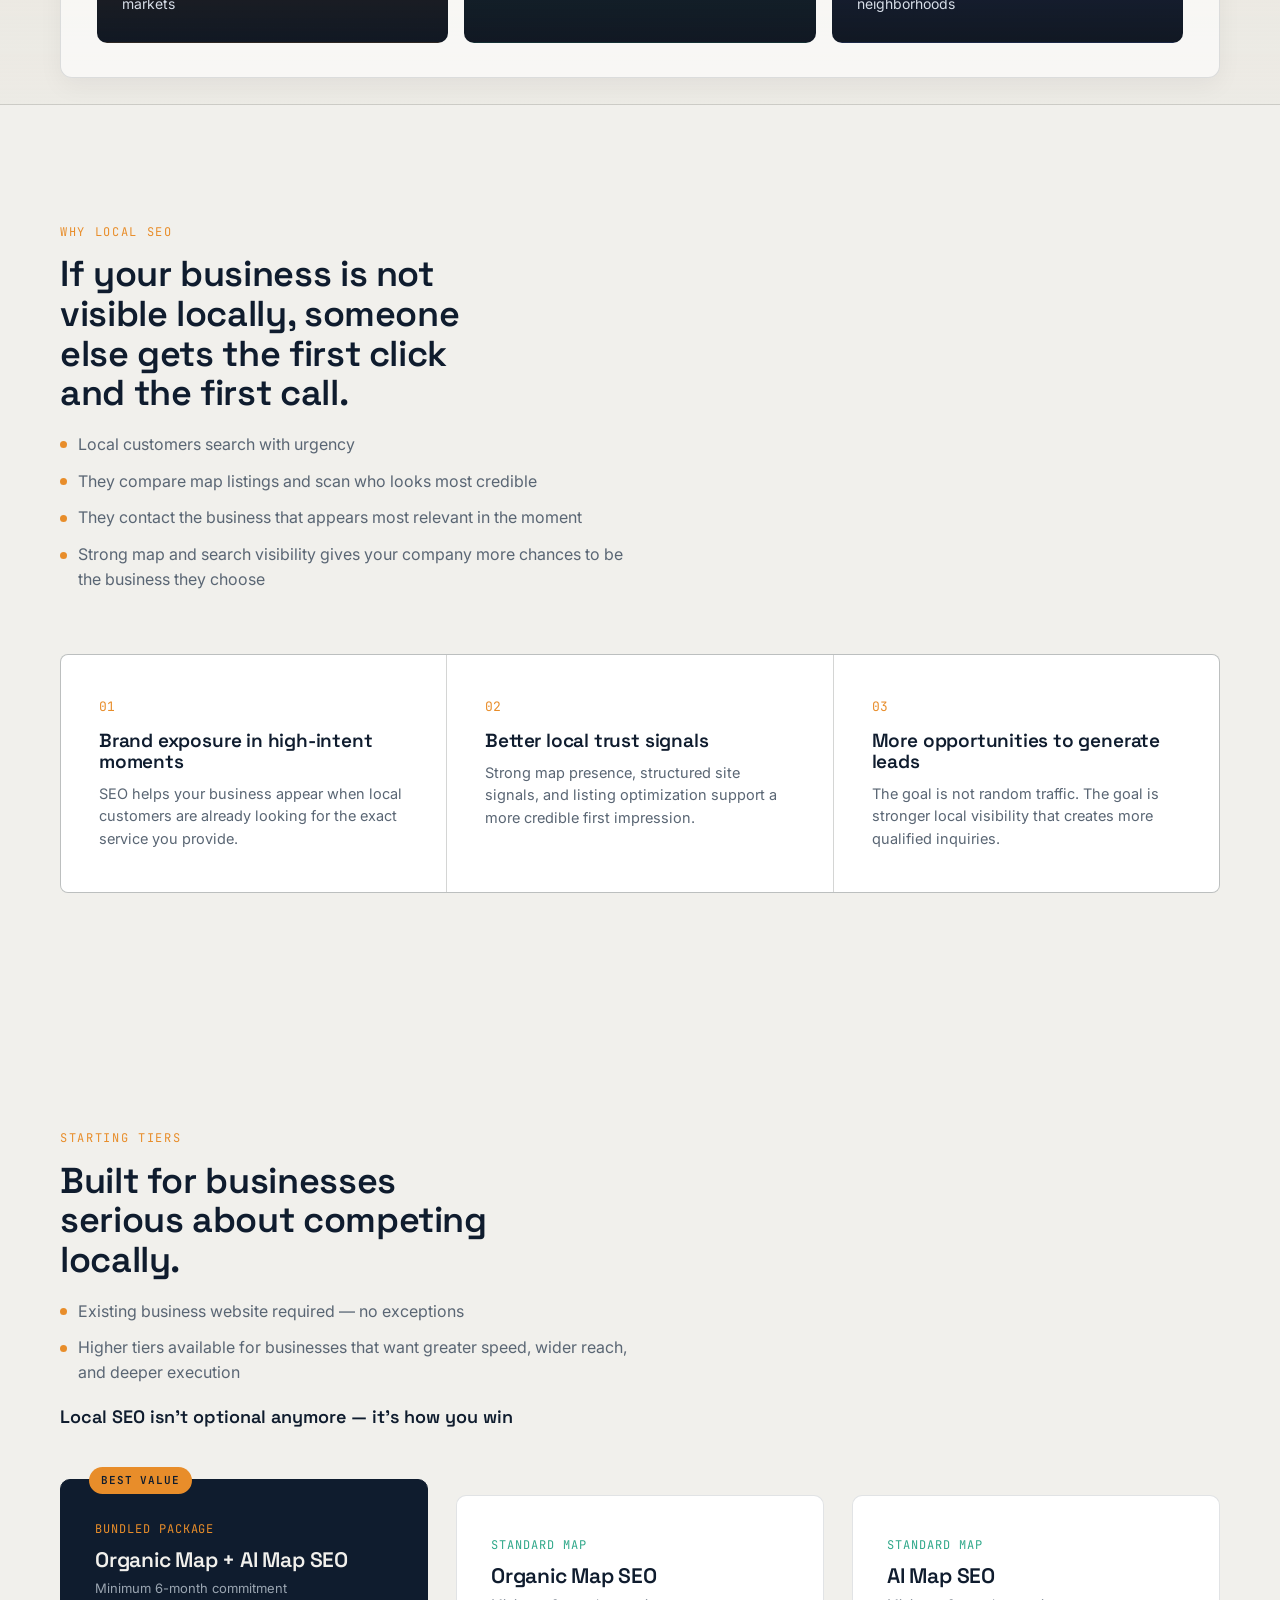
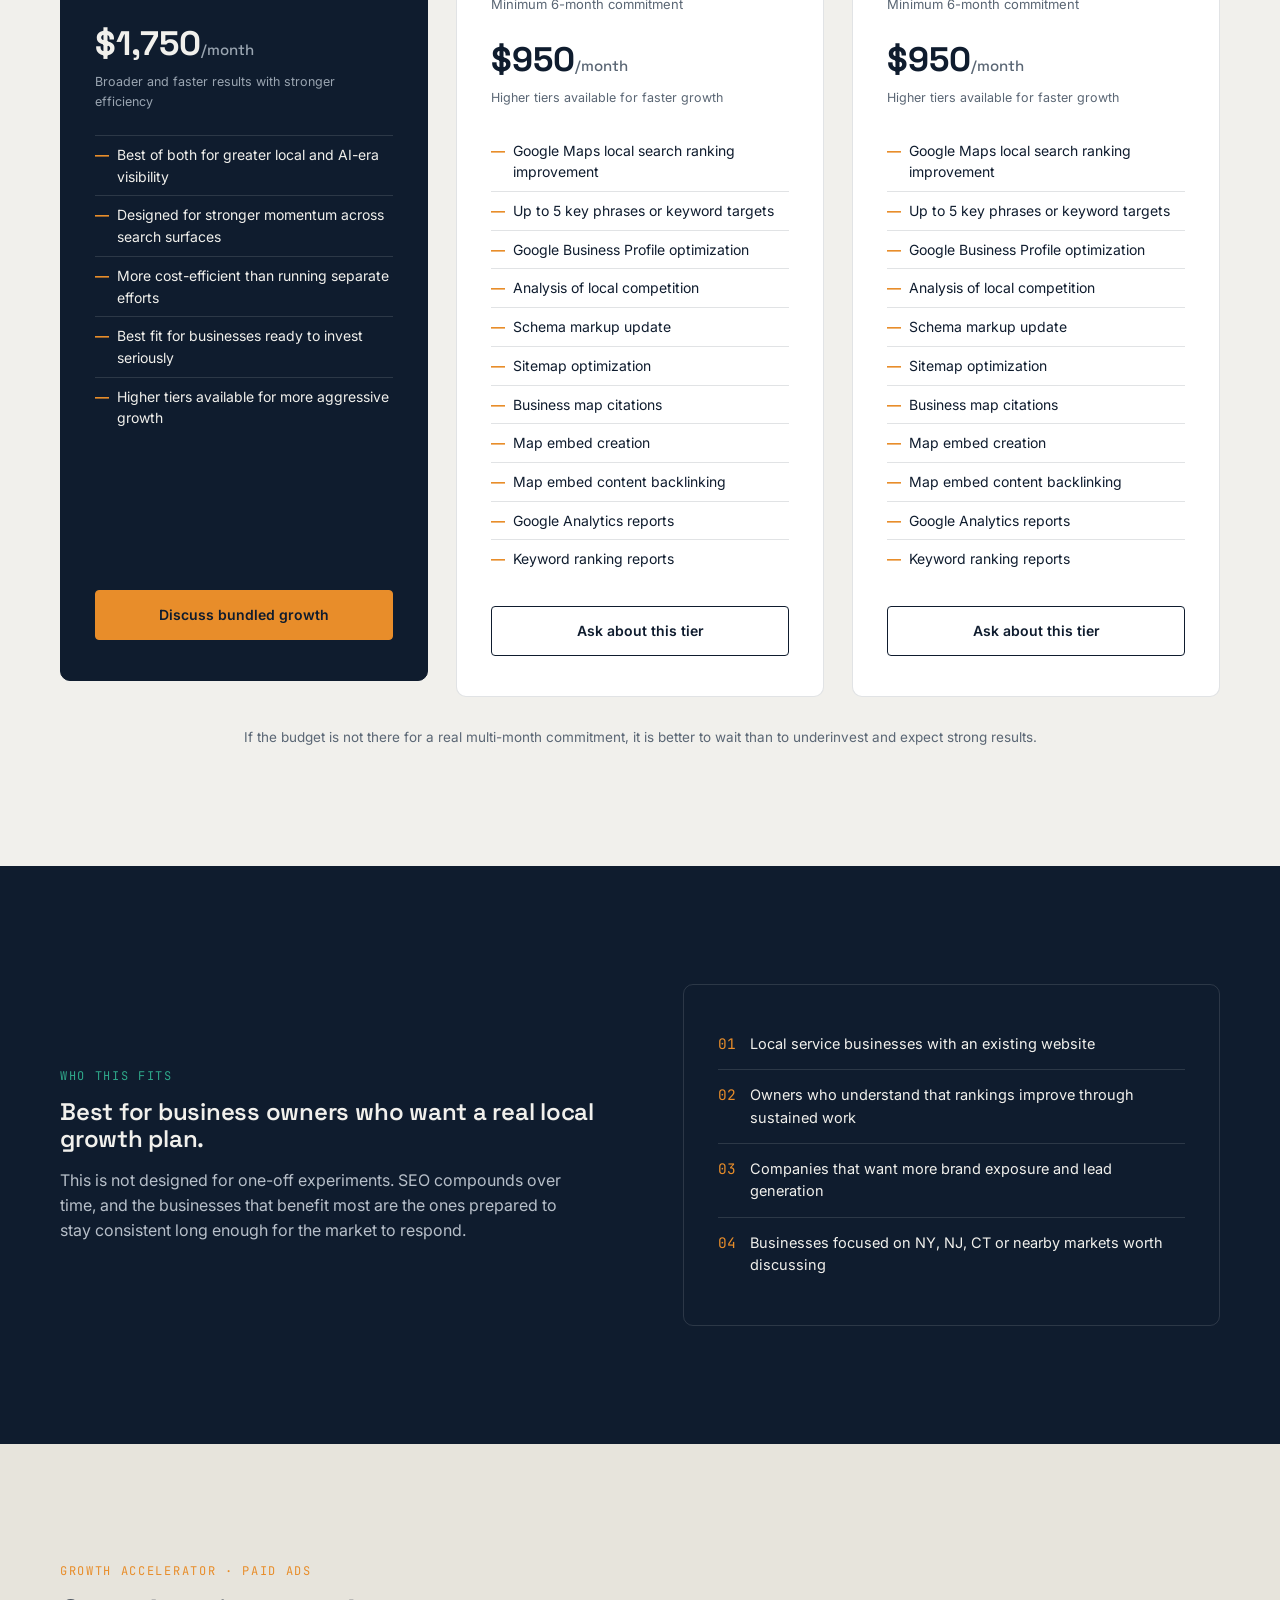
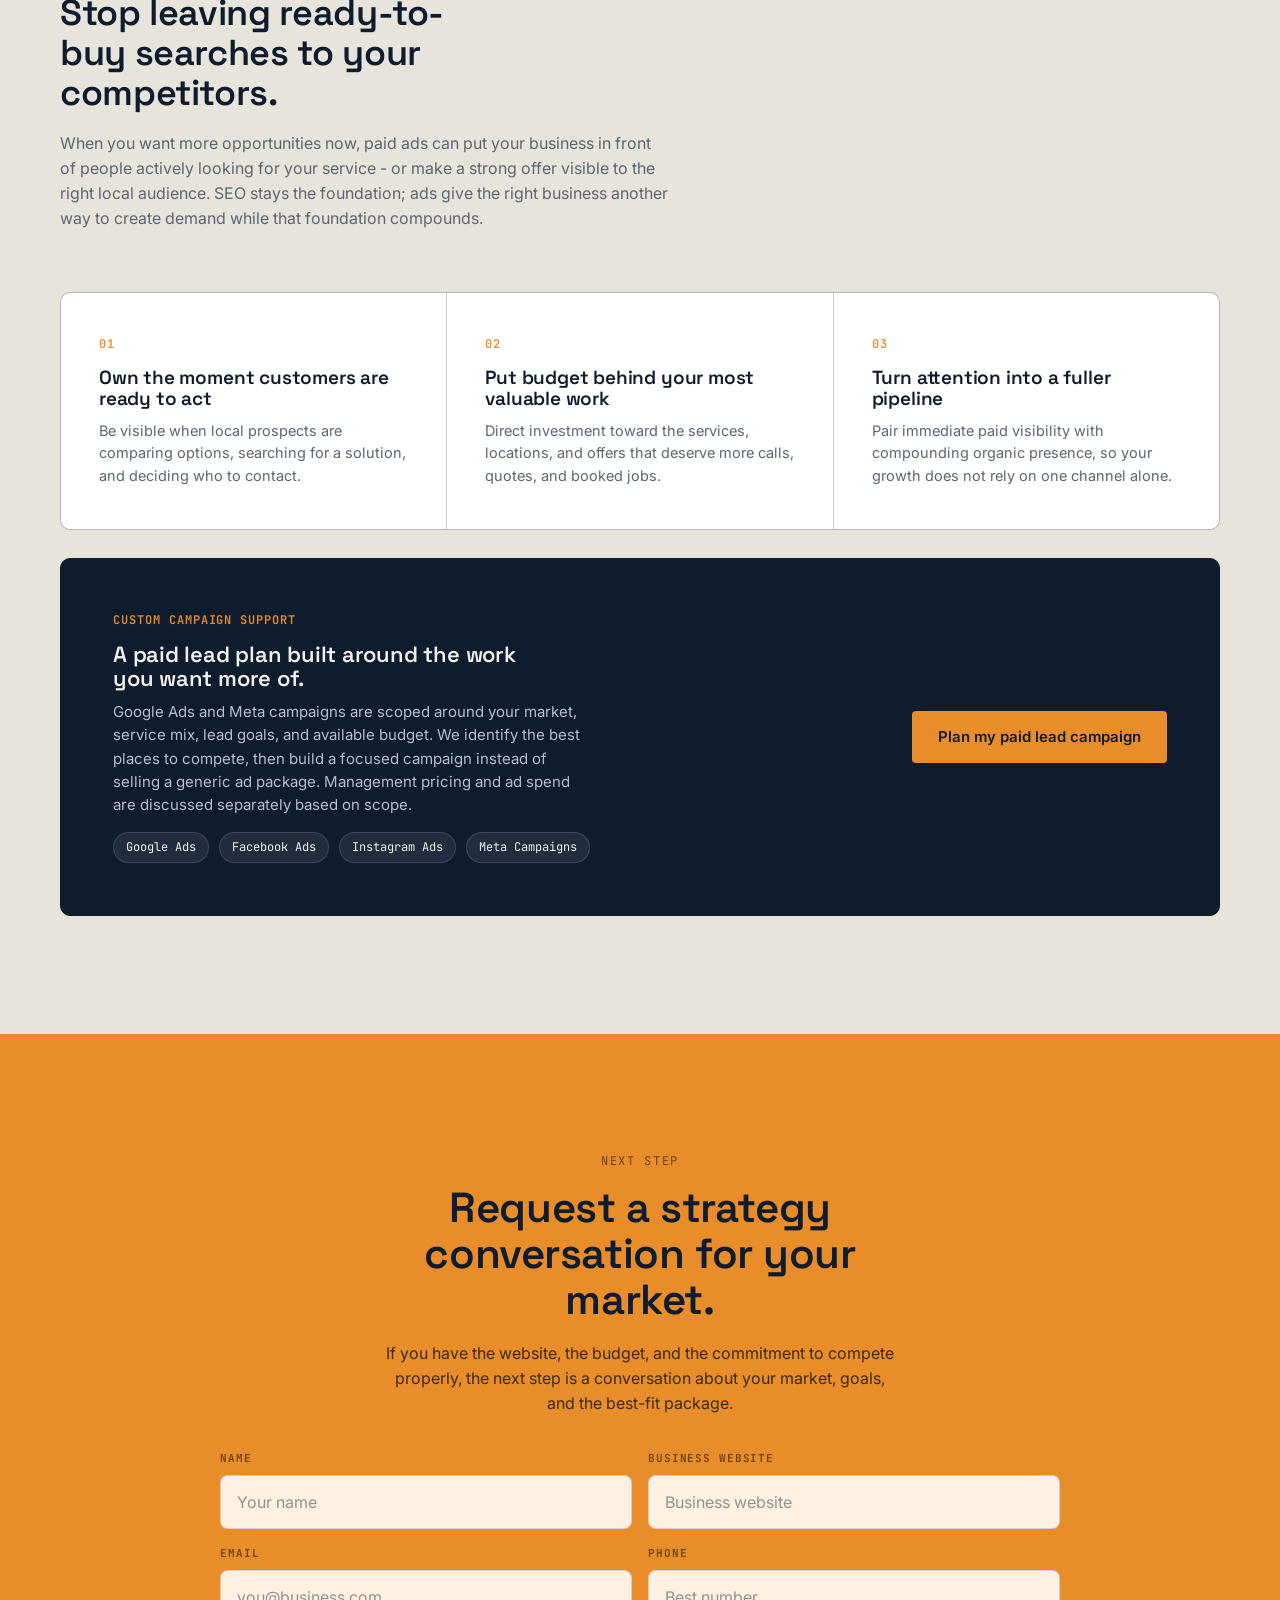
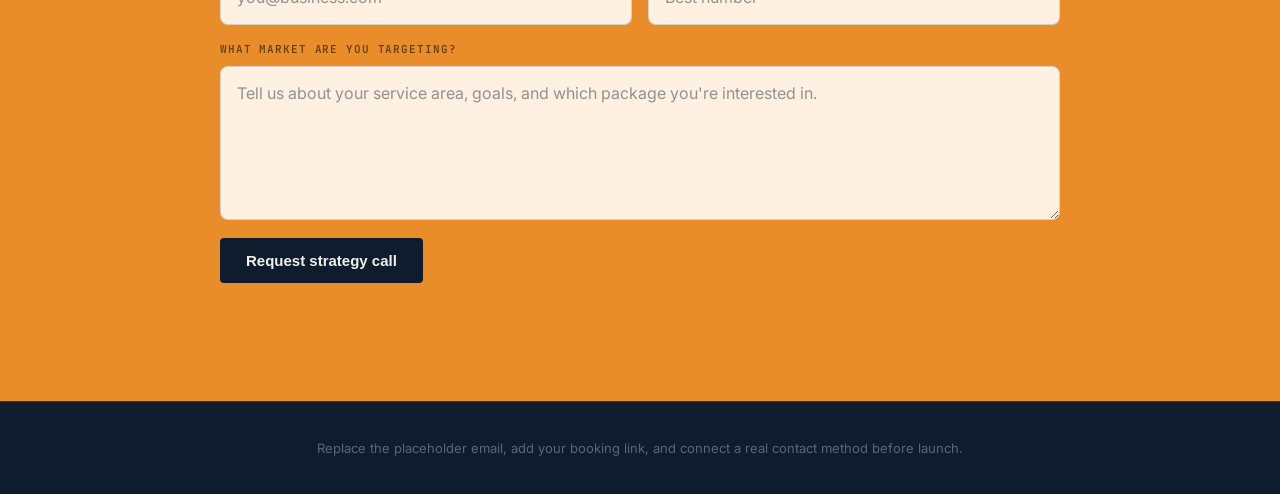
==== commit 4578d528: "feat: add animated local search hero visual" ====
--- a/index.html
+++ b/index.html
@@ -59,31 +59,34 @@
             <a href="#paid-ads">Explore paid lead campaigns <span aria-hidden="true">→</span></a>
           </div>
         </div>
-        <div class="hero-dashboard" aria-label="Local growth system illustration">
-          <div class="dashboard-heading">
-            <span>Local growth system</span>
-            <span class="dashboard-status"><i></i> Active channels</span>
-          </div>
-          <div class="dashboard-search">Local service search <span>Go</span></div>
-          <div class="dashboard-channels">
-            <div class="dashboard-channel dashboard-organic">
-              <span class="dashboard-channel-number">01</span>
-              <div>
-                <strong>Organic Map SEO</strong>
-                <small>Earn visibility where locals search</small>
-              </div>
-            </div>
-            <div class="dashboard-channel dashboard-paid">
-              <span class="dashboard-channel-number">02</span>
-              <div>
-                <strong>Google + Meta Ads</strong>
-                <small>Capture demand while it is active</small>
-              </div>
-            </div>
-          </div>
-          <div class="dashboard-outcome">
-            <span>Built to create</span>
-            <strong>More chances to win the call</strong>
+        <div class="hero-dashboard" role="img" aria-label="Animated local search map with ranking signals">
+          <div class="map-dashboard-head">
+            <span>Local visibility monitor</span>
+            <span class="map-live"><i></i> Search intent active</span>
+          </div>
+          <div class="map-surface">
+            <div class="map-scan" aria-hidden="true"></div>
+            <div class="map-road map-road-one" aria-hidden="true"></div>
+            <div class="map-road map-road-two" aria-hidden="true"></div>
+            <div class="map-road map-road-three" aria-hidden="true"></div>
+            <span class="map-label map-label-one">Northside</span>
+            <span class="map-label map-label-two">Downtown</span>
+            <span class="map-label map-label-three">Riverside</span>
+            <span class="map-pin map-pin-one">1</span>
+            <span class="map-pin map-pin-two">3</span>
+            <span class="map-pin map-pin-three">2</span>
+            <span class="map-pin map-pin-four">1</span>
+            <span class="map-pin map-pin-five">5</span>
+            <span class="map-pin map-pin-six">3</span>
+            <span class="map-pin map-pin-seven">1</span>
+            <span class="map-pin map-pin-eight">4</span>
+            <span class="map-pin map-pin-nine">2</span>
+            <span class="map-target"><i></i><b></b></span>
+            <div class="map-pack-badge"><span>Top 3 focus</span><strong>Map Pack</strong></div>
+          </div>
+          <div class="map-dashboard-foot">
+            <span><i class="foot-dot foot-dot-organic"></i> Organic lift</span>
+            <span><i class="foot-dot foot-dot-paid"></i> Paid capture</span>
           </div>
         </div>
       </div>
--- a/style.css
+++ b/style.css
@@ -996,6 +996,15 @@
   border-top: 1px solid var(--line);
 }
 
+@media (prefers-reduced-motion: reduce) {
+  .map-live i,
+  .map-scan,
+  .map-pin,
+  .map-target i {
+    animation: none !important;
+  }
+}
+
 @media (min-width: 901px) {
   .wrap {
     max-width: 1240px;
@@ -1028,8 +1037,8 @@
   .hero-dashboard {
     position: relative;
     display: grid;
-    gap: 18px;
-    padding: 26px;
+    gap: 14px;
+    padding: 22px;
     border: 1px solid rgba(255, 255, 255, 0.14);
     border-radius: 14px;
     background:
@@ -1038,37 +1047,7 @@
     box-shadow: 18px 22px 0 rgba(232, 141, 42, 0.1);
   }
 
-  .hero-dashboard::before,
-  .hero-dashboard::after {
-    content: "";
-    position: absolute;
-    z-index: 0;
-    width: 11px;
-    height: 11px;
-    border-radius: 50%;
-    background: var(--signal);
-    box-shadow: 0 0 0 7px rgba(47, 168, 138, 0.12);
-  }
-
-  .hero-dashboard::before {
-    top: 86px;
-    right: 32px;
-  }
-
-  .hero-dashboard::after {
-    bottom: 83px;
-    left: 36px;
-  }
-
-  .dashboard-heading,
-  .dashboard-search,
-  .dashboard-channels,
-  .dashboard-outcome {
-    position: relative;
-    z-index: 1;
-  }
-
-  .dashboard-heading {
+  .map-dashboard-head {
     display: flex;
     justify-content: space-between;
     align-items: center;
@@ -1081,7 +1060,7 @@
     text-transform: uppercase;
   }
 
-  .dashboard-status {
+  .map-live {
     display: inline-flex;
     align-items: center;
     gap: 6px;
@@ -1089,105 +1068,232 @@
     font-size: 9px;
   }
 
-  .dashboard-status i {
+  .map-live i {
     width: 6px;
     height: 6px;
     border-radius: 50%;
     background: var(--signal);
-  }
-
-  .dashboard-search {
-    display: flex;
-    justify-content: space-between;
-    align-items: center;
-    min-height: 54px;
-    padding: 0 15px;
+    animation: live-blink 1.8s ease-in-out infinite;
+  }
+
+  .map-surface {
+    position: relative;
+    min-height: 316px;
+    overflow: hidden;
     border: 1px solid rgba(255, 255, 255, 0.13);
-    border-radius: 7px;
-    background: rgba(3, 10, 19, 0.52);
-    color: #c6cdd6;
-    font-size: 13px;
-  }
-
-  .dashboard-search span {
-    color: var(--pin);
-    font-size: 24px;
-    line-height: 1;
-  }
-
-  .dashboard-channels {
-    display: grid;
-    gap: 10px;
-  }
-
-  .dashboard-channel {
-    display: flex;
-    align-items: center;
-    gap: 13px;
-    padding: 14px;
-    border-radius: 8px;
-    background: rgba(255, 255, 255, 0.07);
-  }
-
-  .dashboard-channel-number {
+    border-radius: 10px;
+    background:
+      linear-gradient(28deg, transparent 0 46%, rgba(255, 255, 255, 0.06) 46.5% 47.5%, transparent 48% 100%),
+      linear-gradient(112deg, transparent 0 38%, rgba(255, 255, 255, 0.05) 38.5% 39.5%, transparent 40% 100%),
+      repeating-linear-gradient(90deg, transparent 0 42px, rgba(255, 255, 255, 0.035) 43px 44px),
+      repeating-linear-gradient(0deg, transparent 0 42px, rgba(255, 255, 255, 0.035) 43px 44px),
+      #152740;
+  }
+
+  .map-surface::before {
+    content: "";
+    position: absolute;
+    inset: 10% 8%;
+    border: 1px solid rgba(47, 168, 138, 0.14);
+    border-radius: 48% 52% 42% 58%;
+    transform: rotate(-14deg);
+  }
+
+  .map-scan {
+    position: absolute;
+    z-index: 1;
+    top: -28%;
+    left: 0;
+    width: 100%;
+    height: 25%;
+    background: linear-gradient(180deg, transparent, rgba(47, 168, 138, 0.16), transparent);
+    animation: map-scan 4.8s linear infinite;
+  }
+
+  .map-road {
+    position: absolute;
+    z-index: 1;
+    height: 6px;
+    border-radius: 99px;
+    background: rgba(232, 141, 42, 0.62);
+    box-shadow: 0 0 0 2px rgba(255, 255, 255, 0.08);
+  }
+
+  .map-road-one {
+    top: 48%;
+    left: -8%;
+    width: 116%;
+    transform: rotate(-12deg);
+  }
+
+  .map-road-two {
+    top: 25%;
+    left: 15%;
+    width: 76%;
+    transform: rotate(58deg);
+  }
+
+  .map-road-three {
+    top: 68%;
+    left: 3%;
+    width: 94%;
+    transform: rotate(20deg);
+  }
+
+  .map-label {
+    position: absolute;
+    z-index: 2;
+    color: rgba(235, 243, 251, 0.46);
+    font-family: "JetBrains Mono", monospace;
+    font-size: 11px;
+    letter-spacing: 0.04em;
+    text-transform: uppercase;
+  }
+
+  .map-label-one { top: 15%; left: 10%; }
+  .map-label-two { top: 49%; left: 39%; }
+  .map-label-three { right: 10%; bottom: 14%; }
+
+  .map-pin {
+    position: absolute;
+    z-index: 3;
     display: grid;
     place-items: center;
-    width: 28px;
-    height: 28px;
+    width: 34px;
+    height: 34px;
+    border: 2px solid rgba(239, 247, 252, 0.9);
+    border-radius: 50%;
+    background: #0a5b28;
+    color: var(--paper);
+    box-shadow: 0 7px 14px rgba(3, 10, 19, 0.28);
+    font-family: "JetBrains Mono", monospace;
+    font-size: 12px;
+    font-weight: 600;
+    animation: pin-buzz 3.2s ease-in-out infinite;
+  }
+
+  .map-pin-two,
+  .map-pin-five,
+  .map-pin-eight {
+    background: #8a7900;
+  }
+
+  .map-pin-eight { background: #b95b00; }
+  .map-pin-one { top: 23%; left: 29%; animation-delay: -0.3s; }
+  .map-pin-two { top: 16%; right: 18%; animation-delay: -1.1s; }
+  .map-pin-three { top: 38%; left: 14%; animation-delay: -1.8s; }
+  .map-pin-four { top: 42%; right: 29%; animation-delay: -0.8s; }
+  .map-pin-five { top: 57%; left: 38%; animation-delay: -2.2s; }
+  .map-pin-six { top: 60%; right: 16%; animation-delay: -1.5s; }
+  .map-pin-seven { bottom: 13%; left: 19%; animation-delay: -2.7s; }
+  .map-pin-eight { bottom: 10%; left: 54%; animation-delay: -0.5s; }
+  .map-pin-nine { bottom: 22%; right: 31%; animation-delay: -2s; }
+
+  .map-target {
+    position: absolute;
+    z-index: 4;
+    top: 52%;
+    left: 52%;
+    display: grid;
+    place-items: center;
+    width: 46px;
+    height: 46px;
+    transform: translate(-50%, -50%);
+  }
+
+  .map-target i,
+  .map-target b {
+    position: absolute;
+    border-radius: 50%;
+  }
+
+  .map-target i {
+    inset: 0;
+    border: 1px solid rgba(232, 141, 42, 0.8);
+    animation: target-ping 2.1s ease-out infinite;
+  }
+
+  .map-target b {
+    width: 15px;
+    height: 15px;
+    border: 3px solid var(--paper);
+    background: var(--pin);
+    box-shadow: 0 0 0 5px rgba(232, 141, 42, 0.22);
+  }
+
+  .map-pack-badge {
+    position: absolute;
+    z-index: 5;
+    right: 14px;
+    bottom: 14px;
+    padding: 10px 12px;
+    border: 1px solid rgba(255, 255, 255, 0.2);
     border-radius: 7px;
-    background: rgba(232, 141, 42, 0.18);
-    color: #ffd8ab;
+    background: rgba(9, 21, 35, 0.84);
+    box-shadow: 0 10px 18px rgba(3, 10, 19, 0.26);
+  }
+
+  .map-pack-badge span,
+  .map-pack-badge strong {
+    display: block;
+  }
+
+  .map-pack-badge span {
+    color: #b7c1cf;
+    font-family: "JetBrains Mono", monospace;
+    font-size: 9px;
+    letter-spacing: 0.06em;
+    text-transform: uppercase;
+  }
+
+  .map-pack-badge strong {
+    margin-top: 2px;
+    color: var(--paper);
+    font-size: 15px;
+  }
+
+  .map-dashboard-foot {
+    display: flex;
+    gap: 16px;
+    color: #b8c2cf;
     font-family: "JetBrains Mono", monospace;
     font-size: 10px;
-    font-weight: 600;
-  }
-
-  .dashboard-paid .dashboard-channel-number {
-    background: rgba(47, 168, 138, 0.18);
-    color: #baf5e6;
-  }
-
-  .dashboard-channel strong,
-  .dashboard-channel small {
-    display: block;
-  }
-
-  .dashboard-channel strong {
-    color: var(--paper);
-    font-size: 13px;
-  }
-
-  .dashboard-channel small {
-    margin-top: 2px;
-    color: #aeb8c6;
-    font-size: 11px;
-  }
-
-  .dashboard-outcome {
-    padding: 14px 15px;
-    border-radius: 8px;
-    background: var(--pin);
-    color: var(--ink);
-  }
-
-  .dashboard-outcome span,
-  .dashboard-outcome strong {
-    display: block;
-  }
-
-  .dashboard-outcome span {
-    margin-bottom: 2px;
-    font-family: "JetBrains Mono", monospace;
-    font-size: 10px;
-    font-weight: 600;
-    letter-spacing: 0.08em;
+    letter-spacing: 0.04em;
     text-transform: uppercase;
   }
 
-  .dashboard-outcome strong {
-    font-family: "Space Grotesk", sans-serif;
-    font-size: 18px;
-    line-height: 1.15;
+  .map-dashboard-foot span {
+    display: inline-flex;
+    align-items: center;
+    gap: 6px;
+  }
+
+  .foot-dot {
+    width: 7px;
+    height: 7px;
+    border-radius: 50%;
+  }
+
+  .foot-dot-organic { background: var(--signal); }
+  .foot-dot-paid { background: var(--pin); }
+
+  @keyframes live-blink {
+    50% { opacity: 0.35; }
+  }
+
+  @keyframes map-scan {
+    to { transform: translateY(520%); }
+  }
+
+  @keyframes pin-buzz {
+    0%, 100% { transform: translate(0, 0); }
+    30% { transform: translate(2px, -3px); }
+    60% { transform: translate(-2px, 2px); }
+  }
+
+  @keyframes target-ping {
+    0% { opacity: 0.85; transform: scale(0.25); }
+    80%, 100% { opacity: 0; transform: scale(1.45); }
   }
 
   .area-card {
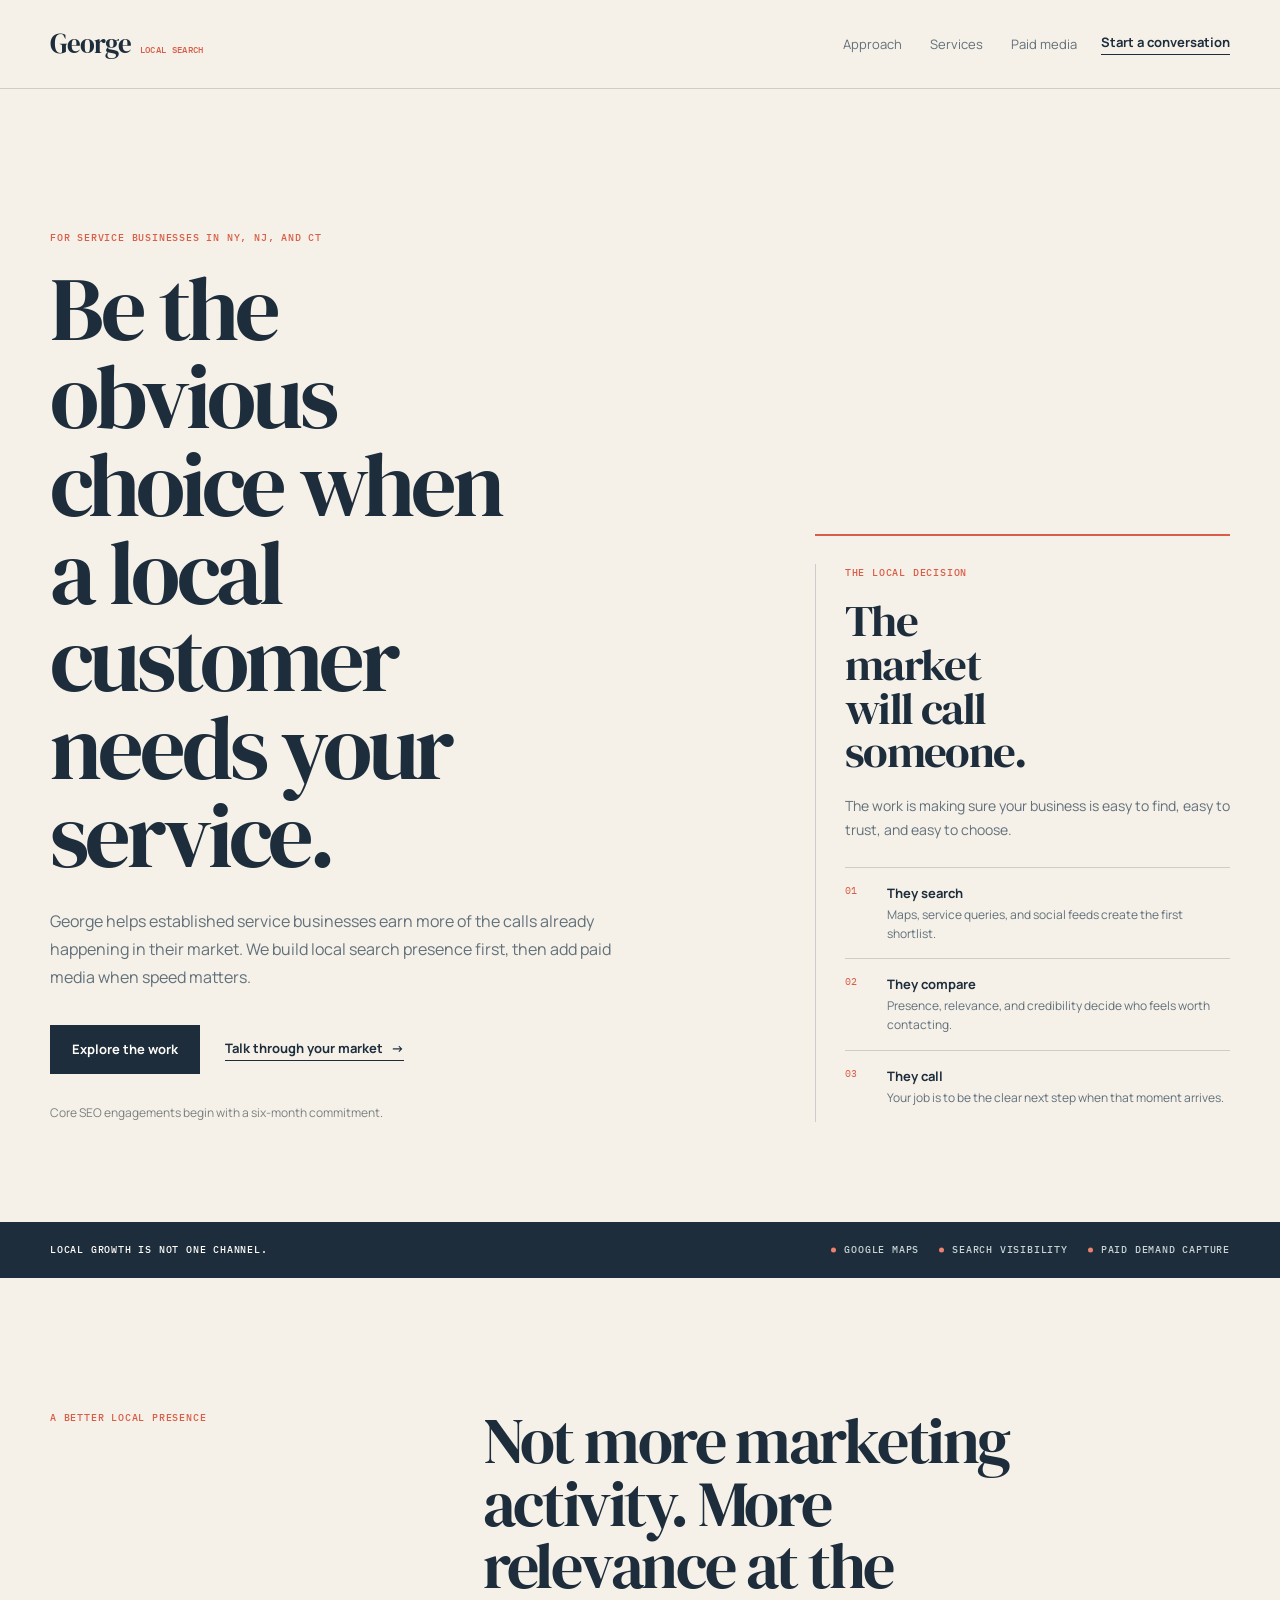
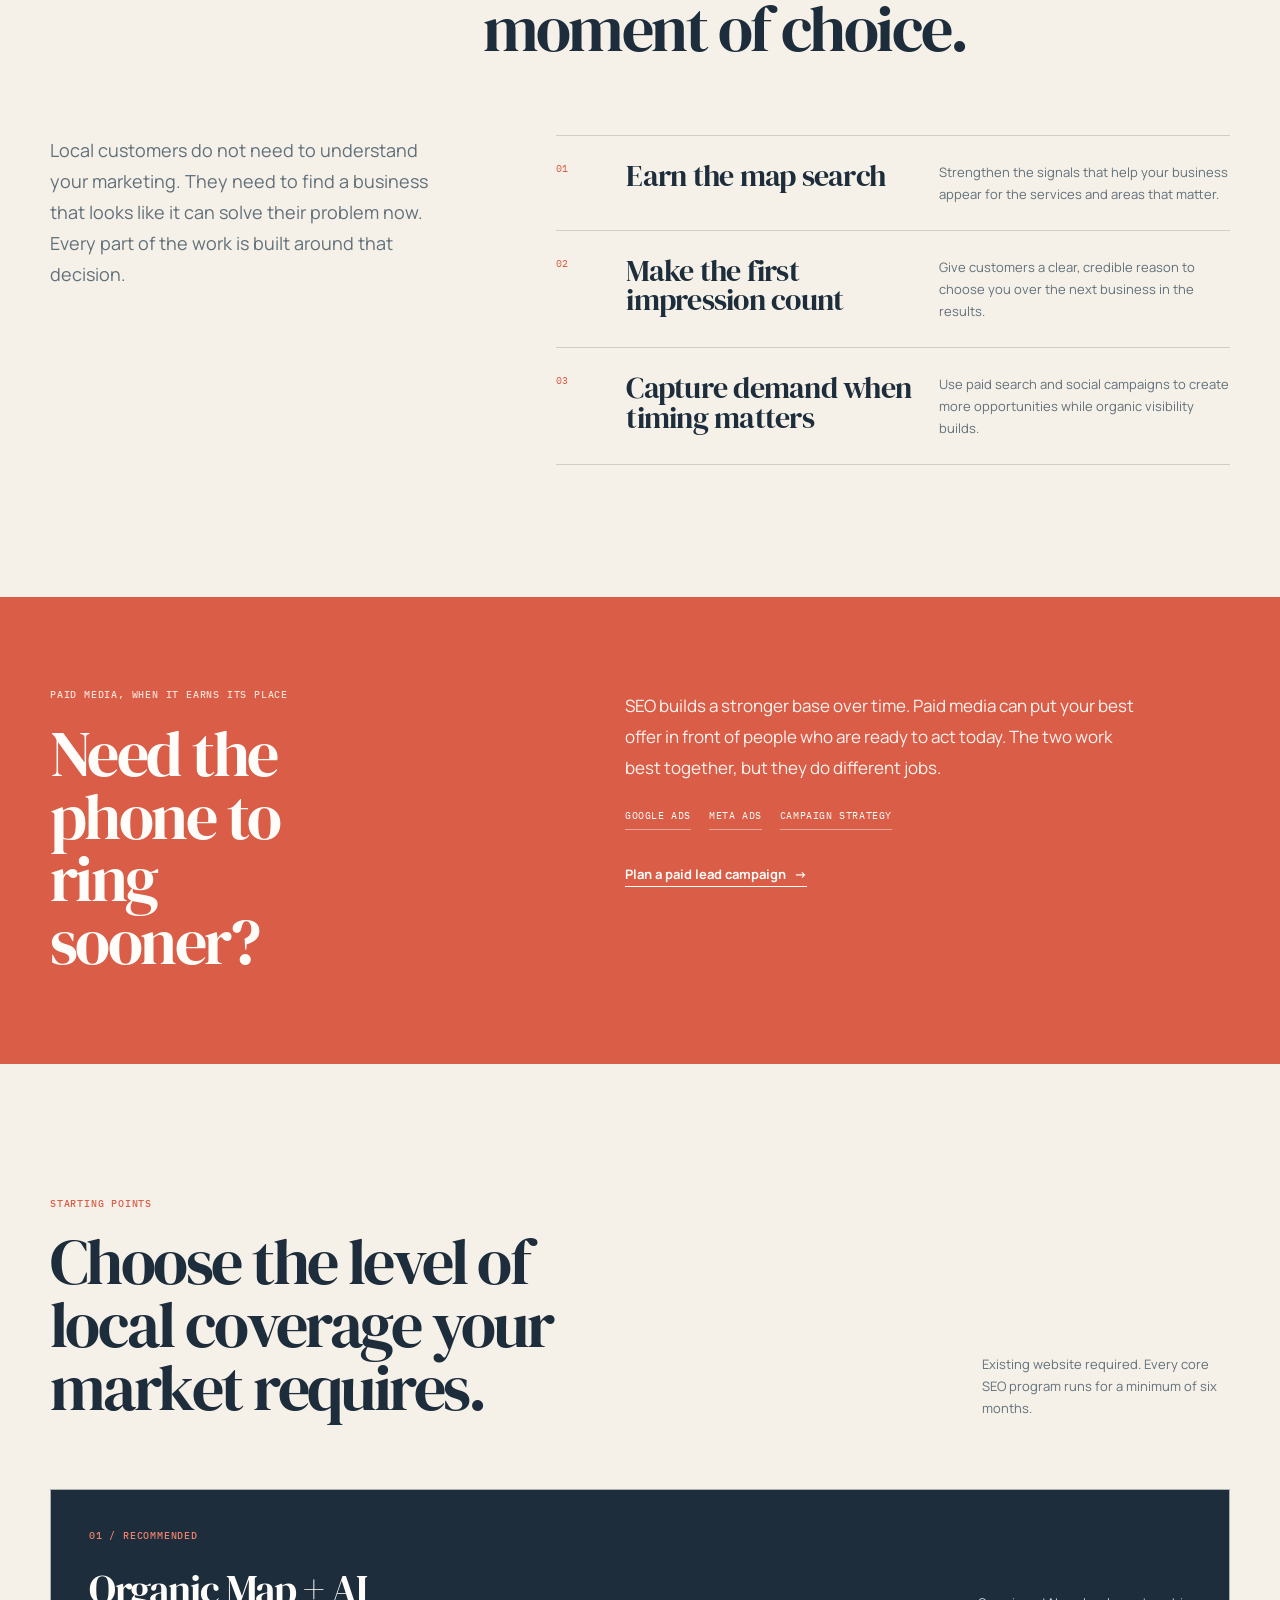
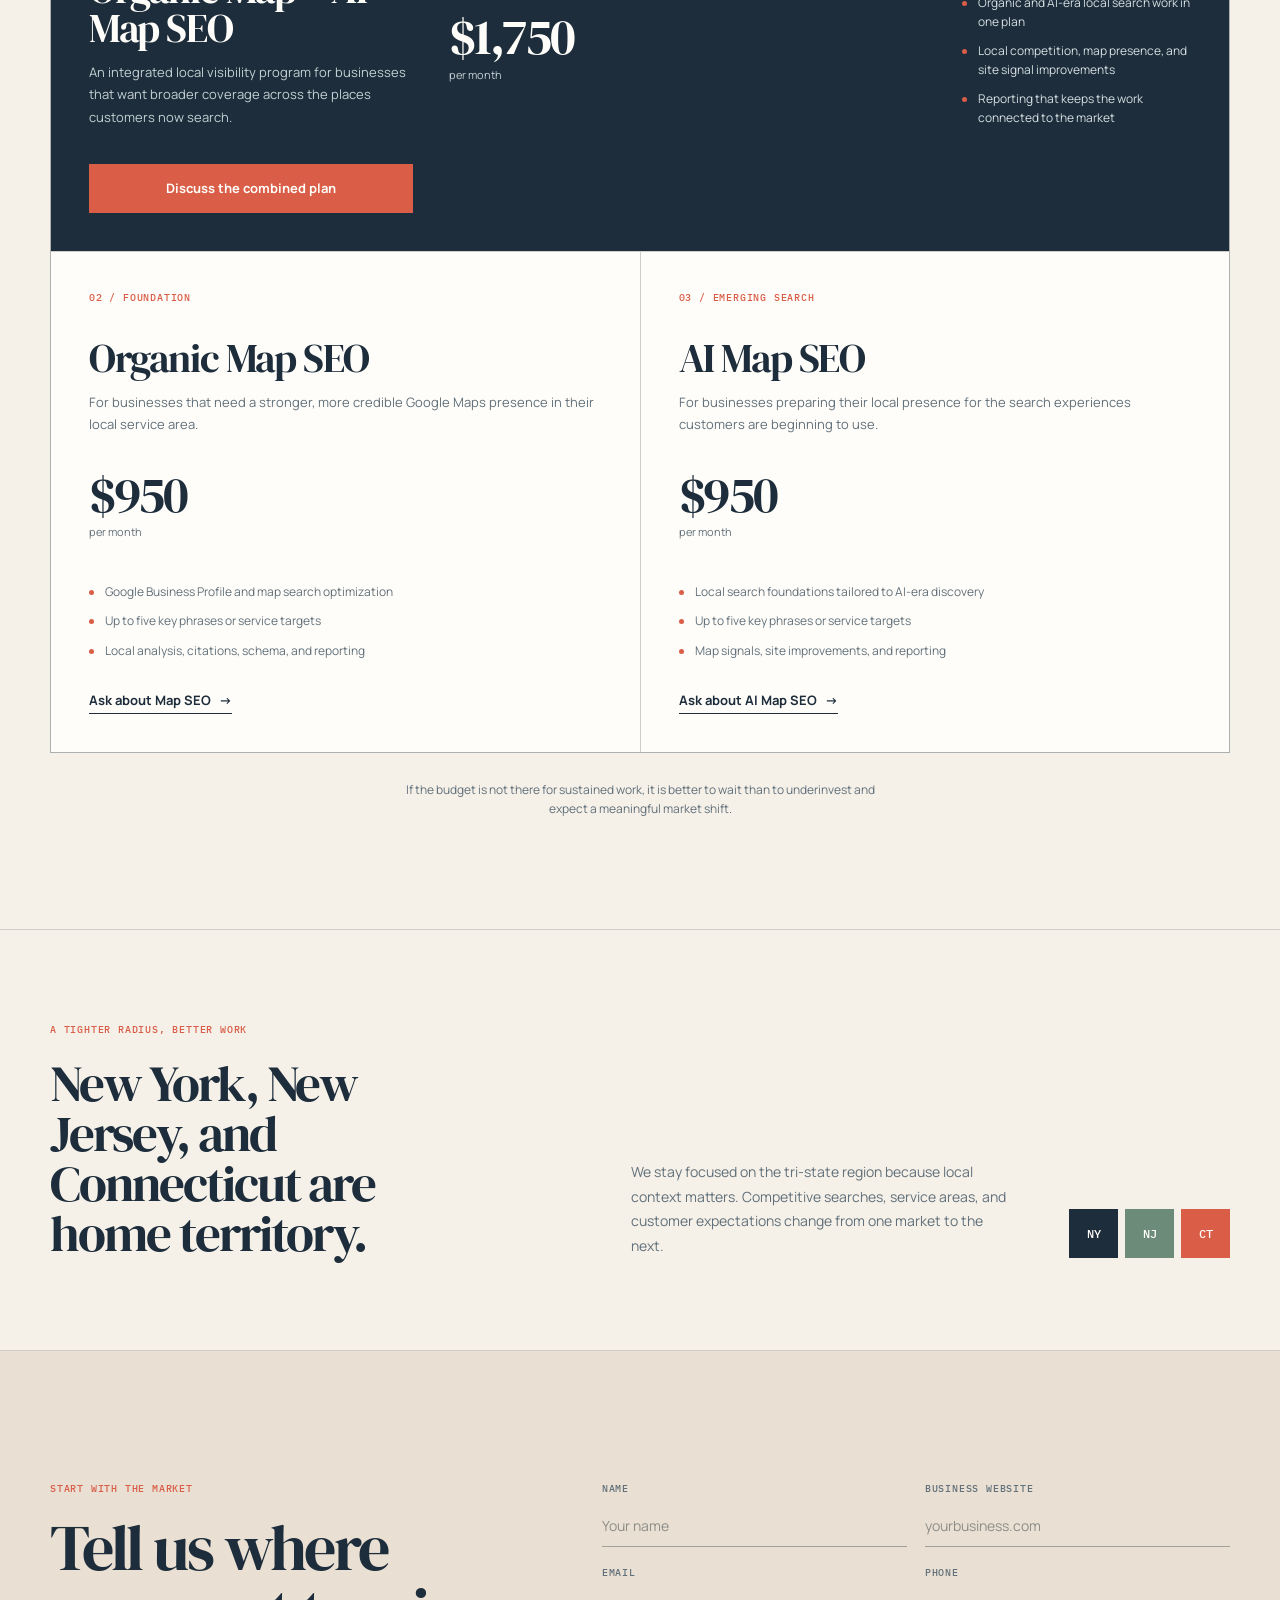
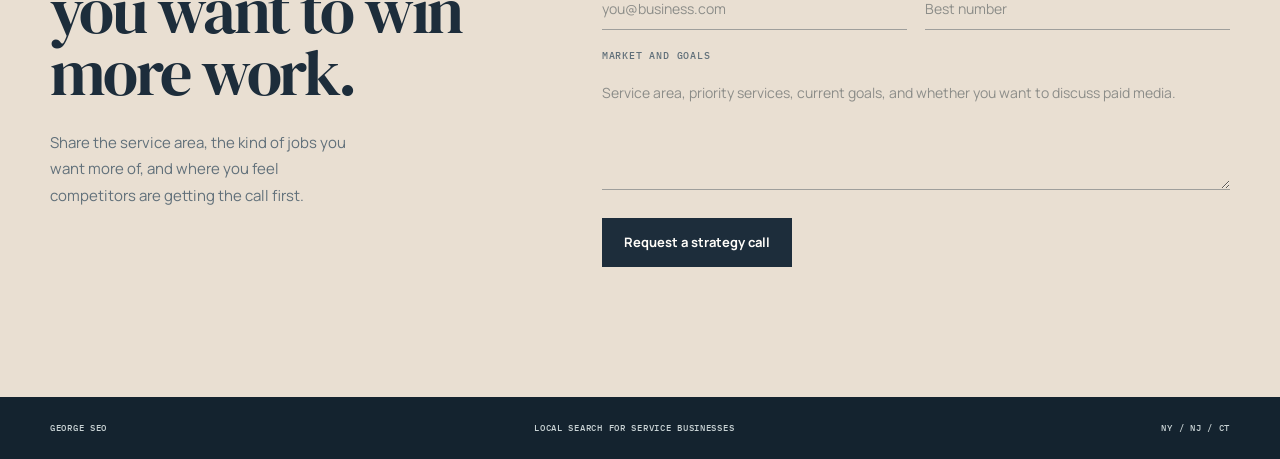
==== commit 5c9382d4: "feat: redesign landing page with editorial direction" ====
--- a/index.html
+++ b/index.html
@@ -3,413 +3,84 @@
   <head>
     <meta charset="UTF-8" />
     <meta name="viewport" content="width=device-width, initial-scale=1.0" />
-    <title>AI Map SEO for Local Service Businesses | George SEO</title>
-    <meta
-      name="description"
-      content="AI Map SEO, Organic Map SEO, and paid media support for local service businesses across New York, New Jersey, and Connecticut."
-    />
+    <title>George SEO | Local Search for Service Businesses</title>
+    <meta name="description" content="Local search strategy, map SEO, and paid acquisition for service businesses across New York, New Jersey, and Connecticut." />
     <link rel="preconnect" href="https://fonts.googleapis.com" />
     <link rel="preconnect" href="https://fonts.gstatic.com" crossorigin />
-    <link
-      href="https://fonts.googleapis.com/css2?family=Space+Grotesk:wght@400;500;600;700&family=Inter:wght@400;500;600;700&family=JetBrains+Mono:wght@400;500;600&display=swap"
-      rel="stylesheet"
-    />
+    <link href="https://fonts.googleapis.com/css2?family=DM+Serif+Display:ital@0;1&family=IBM+Plex+Mono:wght@400;500&family=Manrope:wght@400;500;600;700&display=swap" rel="stylesheet" />
     <link rel="stylesheet" href="style.css" />
   </head>
   <body>
-    <header class="hero">
-      <div class="wrap">
-        <div class="hero-content">
-          <div class="eyebrow">Local SEO + Paid Acquisition</div>
-          <h1>Be the business local customers find, trust, and call.</h1>
-          <ul class="lead-list">
-            <li>
-              <strong>Stronger brand exposure</strong> — show up before your
-              competitors when locals search
-            </li>
-            <li>
-              <strong>More local visibility</strong> — own the Map Pack and the
-              neighborhoods you serve
-            </li>
-            <li>
-              <strong>Better lead generation</strong> — turn searches into
-              actual calls and booked jobs
-            </li>
-            <li>
-              <strong>Faster demand capture</strong> — use Google and Meta ads
-              to put your offer in front of ready-to-act customers now
-            </li>
-          </ul>
-          <div class="btn-row">
-            <a href="#tiers" class="btn-primary">See pricing tiers</a>
-            <a href="#contact" class="btn-ghost">Request strategy call</a>
-          </div>
-          <div class="hero-note">
-            Minimum commitment is 3 to 6+ months depending on scope, with core
-            SEO packages requiring a 6-month commitment.
-          </div>
-          <div class="hero-ads-callout">
-            <div>
-              <span class="hero-ads-label">Want more leads sooner?</span>
-              <p>
-                Add a focused Google or Meta campaign to put your business in
-                front of ready-to-act local customers while SEO gains momentum.
-              </p>
-            </div>
-            <a href="#paid-ads">Explore paid lead campaigns <span aria-hidden="true">→</span></a>
-          </div>
-        </div>
-        <div class="hero-dashboard" role="img" aria-label="Animated local search map with ranking signals">
-          <div class="map-dashboard-head">
-            <span>Local visibility monitor</span>
-            <span class="map-live"><i></i> Search intent active</span>
-          </div>
-          <div class="map-surface">
-            <div class="map-scan" aria-hidden="true"></div>
-            <div class="map-road map-road-one" aria-hidden="true"></div>
-            <div class="map-road map-road-two" aria-hidden="true"></div>
-            <div class="map-road map-road-three" aria-hidden="true"></div>
-            <span class="map-label map-label-one">Northside</span>
-            <span class="map-label map-label-two">Downtown</span>
-            <span class="map-label map-label-three">Riverside</span>
-            <span class="map-pin map-pin-one">1</span>
-            <span class="map-pin map-pin-two">3</span>
-            <span class="map-pin map-pin-three">2</span>
-            <span class="map-pin map-pin-four">1</span>
-            <span class="map-pin map-pin-five">5</span>
-            <span class="map-pin map-pin-six">3</span>
-            <span class="map-pin map-pin-seven">1</span>
-            <span class="map-pin map-pin-eight">4</span>
-            <span class="map-pin map-pin-nine">2</span>
-            <span class="map-target"><i></i><b></b></span>
-            <div class="map-pack-badge"><span>Top 3 focus</span><strong>Map Pack</strong></div>
-          </div>
-          <div class="map-dashboard-foot">
-            <span><i class="foot-dot foot-dot-organic"></i> Organic lift</span>
-            <span><i class="foot-dot foot-dot-paid"></i> Paid capture</span>
-          </div>
-        </div>
+    <header class="site-header">
+      <div class="wrap nav-wrap">
+        <a class="wordmark" href="#top" aria-label="George SEO home"><span>George</span><small>Local search</small></a>
+        <nav class="main-nav" aria-label="Primary navigation"><a href="#approach">Approach</a><a href="#services">Services</a><a href="#paid-media">Paid media</a></nav>
+        <a class="nav-link" href="#contact">Start a conversation</a>
       </div>
     </header>
 
-    <div class="area-strip">
-      <div class="wrap">
-        <div class="area-card">
-          <div class="area-header">
-            <div class="area-copy">
-              <span class="area-label">Primary service area</span>
-              <h2 class="area-headline">We stay local so your results stay strong.</h2>
-              <p class="area-note">
-                We only work with businesses in New York, New Jersey, and
-                Connecticut because deep local knowledge beats scattered
-                attention every time. If you're just outside our zone, reach
-                out. We can talk.
-              </p>
-              <a href="#contact" class="area-cta">Request a strategy call</a>
-            </div>
-            <div class="area-live">
-              <span class="area-live-dot" aria-hidden="true"></span>
-              <span>Tri-state focus</span>
-            </div>
+    <main id="top">
+      <section class="hero">
+        <div class="wrap hero-grid">
+          <div class="hero-copy">
+            <p class="eyebrow">For service businesses in NY, NJ, and CT</p>
+            <h1>Be the obvious choice when a local customer needs your service.</h1>
+            <p class="hero-intro">George helps established service businesses earn more of the calls already happening in their market. We build local search presence first, then add paid media when speed matters.</p>
+            <div class="hero-actions"><a class="button button-dark" href="#services">Explore the work</a><a class="text-link" href="#contact">Talk through your market <span aria-hidden="true">&rarr;</span></a></div>
+            <p class="hero-detail">Core SEO engagements begin with a six-month commitment.</p>
           </div>
-          <div class="area-grid">
-            <article class="area-state-card area-state-ny">
-              <div class="area-pin-wrap">
-                <div class="area-pin" aria-hidden="true">NY</div>
-                <h3 class="area-state">New York</h3>
-              </div>
-              <p class="area-coords">Core market coverage</p>
-              <p class="area-status">Service businesses in competitive local markets</p>
-            </article>
-            <article class="area-state-card area-state-nj">
-              <div class="area-pin-wrap">
-                <div class="area-pin" aria-hidden="true">NJ</div>
-                <h3 class="area-state">New Jersey</h3>
-              </div>
-              <p class="area-coords">Core market coverage</p>
-              <p class="area-status">Built for local visibility and map pack growth</p>
-            </article>
-            <article class="area-state-card area-state-ct">
-              <div class="area-pin-wrap">
-                <div class="area-pin" aria-hidden="true">CT</div>
-                <h3 class="area-state">Connecticut</h3>
-              </div>
-              <p class="area-coords">Core market coverage</p>
-              <p class="area-status">Ideal for brands ready to own their neighborhoods</p>
-            </article>
-          </div>
-        </div>
-      </div>
-    </div>
-
-    <main>
-      <section class="why">
-        <div class="wrap">
-          <div class="sec-label">Why local SEO</div>
-          <h2 class="sec-title">
-            If your business is not visible locally, someone else gets the
-            first click and the first call.
-          </h2>
-          <ul class="sec-bullets">
-            <li>Local customers search with urgency</li>
-            <li>They compare map listings and scan who looks most credible</li>
-            <li>
-              They contact the business that appears most relevant in the
-              moment
-            </li>
-            <li>
-              Strong map and search visibility gives your company more chances
-              to be the business they choose
-            </li>
-          </ul>
-
-          <div class="why-grid">
-            <article class="why-card">
-              <div class="wc-num">01</div>
-              <h3>Brand exposure in high-intent moments</h3>
-              <p>
-                SEO helps your business appear when local customers are already
-                looking for the exact service you provide.
-              </p>
-            </article>
-            <article class="why-card">
-              <div class="wc-num">02</div>
-              <h3>Better local trust signals</h3>
-              <p>
-                Strong map presence, structured site signals, and listing
-                optimization support a more credible first impression.
-              </p>
-            </article>
-            <article class="why-card">
-              <div class="wc-num">03</div>
-              <h3>More opportunities to generate leads</h3>
-              <p>
-                The goal is not random traffic. The goal is stronger local
-                visibility that creates more qualified inquiries.
-              </p>
-            </article>
-          </div>
+          <aside class="hero-aside" aria-label="How local customers choose a service business">
+            <p class="aside-label">The local decision</p>
+            <h2>The market will call someone.</h2>
+            <p class="aside-intro">The work is making sure your business is easy to find, easy to trust, and easy to choose.</p>
+            <ol class="decision-list">
+              <li><span>01</span><div><strong>They search</strong><p>Maps, service queries, and social feeds create the first shortlist.</p></div></li>
+              <li><span>02</span><div><strong>They compare</strong><p>Presence, relevance, and credibility decide who feels worth contacting.</p></div></li>
+              <li><span>03</span><div><strong>They call</strong><p>Your job is to be the clear next step when that moment arrives.</p></div></li>
+            </ol>
+          </aside>
         </div>
       </section>
 
-      <section class="tiers">
-        <div class="wrap" id="tiers">
-          <div class="sec-label">Starting tiers</div>
-          <h2 class="sec-title">Built for businesses serious about competing locally.</h2>
-          <ul class="sec-bullets">
-            <li>Existing business website required — no exceptions</li>
-            <li>
-              Higher tiers available for businesses that want greater speed,
-              wider reach, and deeper execution
-            </li>
-          </ul>
-          <p class="sec-mini-heading">
-            Local SEO isn't optional anymore — it's how you win
-          </p>
+      <section class="signal-strip" aria-label="Core channels"><div class="wrap signal-content"><p>Local growth is not one channel.</p><div><span>Google Maps</span><span>Search visibility</span><span>Paid demand capture</span></div></div></section>
 
-          <div class="tiers-grid">
-            <article class="tier featured">
-              <div class="badge">Best value</div>
-              <div class="t-kicker">Bundled package</div>
-              <h3>Organic Map + AI Map SEO</h3>
-              <div class="t-commit">Minimum 6-month commitment</div>
-              <div class="price">$1,750<span>/month</span></div>
-              <div class="price-note">Broader and faster results with stronger efficiency</div>
-              <ul>
-                <li>Best of both for greater local and AI-era visibility</li>
-                <li>Designed for stronger momentum across search surfaces</li>
-                <li>More cost-efficient than running separate efforts</li>
-                <li>Best fit for businesses ready to invest seriously</li>
-                <li>Higher tiers available for more aggressive growth</li>
-              </ul>
-              <a class="btn-tier" href="#contact">Discuss bundled growth</a>
-            </article>
-
-            <article class="tier">
-              <div class="t-kicker">Standard map</div>
-              <h3>Organic Map SEO</h3>
-              <div class="t-commit">Minimum 6-month commitment</div>
-              <div class="price">$950<span>/month</span></div>
-              <div class="price-note">Higher tiers available for faster growth</div>
-              <ul>
-                <li>Google Maps local search ranking improvement</li>
-                <li>Up to 5 key phrases or keyword targets</li>
-                <li>Google Business Profile optimization</li>
-                <li>Analysis of local competition</li>
-                <li>Schema markup update</li>
-                <li>Sitemap optimization</li>
-                <li>Business map citations</li>
-                <li>Map embed creation</li>
-                <li>Map embed content backlinking</li>
-                <li>Google Analytics reports</li>
-                <li>Keyword ranking reports</li>
-              </ul>
-              <a class="btn-tier" href="#contact">Ask about this tier</a>
-            </article>
-
-            <article class="tier">
-              <div class="t-kicker">Standard map</div>
-              <h3>AI Map SEO</h3>
-              <div class="t-commit">Minimum 6-month commitment</div>
-              <div class="price">$950<span>/month</span></div>
-              <div class="price-note">Higher tiers available for faster growth</div>
-              <ul>
-                <li>Google Maps local search ranking improvement</li>
-                <li>Up to 5 key phrases or keyword targets</li>
-                <li>Google Business Profile optimization</li>
-                <li>Analysis of local competition</li>
-                <li>Schema markup update</li>
-                <li>Sitemap optimization</li>
-                <li>Business map citations</li>
-                <li>Map embed creation</li>
-                <li>Map embed content backlinking</li>
-                <li>Google Analytics reports</li>
-                <li>Keyword ranking reports</li>
-              </ul>
-              <a class="btn-tier" href="#contact">Ask about this tier</a>
-            </article>
-          </div>
-
-          <p class="tiers-foot-note">
-            If the budget is not there for a real multi-month commitment, it is
-            better to wait than to underinvest and expect strong results.
-          </p>
-        </div>
-      </section>
-
-      <section class="commit">
+      <section class="approach" id="approach">
         <div class="wrap">
-          <div>
-            <div class="sec-label">Who this fits</div>
-            <h2>Best for business owners who want a real local growth plan.</h2>
-            <p>
-              This is not designed for one-off experiments. SEO compounds over
-              time, and the businesses that benefit most are the ones prepared
-              to stay consistent long enough for the market to respond.
-            </p>
-          </div>
-
-          <div class="commit-box">
-            <div class="cb-row">
-              <div class="cb-mark">01</div>
-              <div>Local service businesses with an existing website</div>
-            </div>
-            <div class="cb-row">
-              <div class="cb-mark">02</div>
-              <div>Owners who understand that rankings improve through sustained work</div>
-            </div>
-            <div class="cb-row">
-              <div class="cb-mark">03</div>
-              <div>Companies that want more brand exposure and lead generation</div>
-            </div>
-            <div class="cb-row">
-              <div class="cb-mark">04</div>
-              <div>Businesses focused on NY, NJ, CT or nearby markets worth discussing</div>
+          <div class="section-heading"><p class="eyebrow">A better local presence</p><h2>Not more marketing activity. More relevance at the moment of choice.</h2></div>
+          <div class="approach-grid">
+            <p class="approach-lede">Local customers do not need to understand your marketing. They need to find a business that looks like it can solve their problem now. Every part of the work is built around that decision.</p>
+            <div class="approach-list">
+              <article><span>01</span><h3>Earn the map search</h3><p>Strengthen the signals that help your business appear for the services and areas that matter.</p></article>
+              <article><span>02</span><h3>Make the first impression count</h3><p>Give customers a clear, credible reason to choose you over the next business in the results.</p></article>
+              <article><span>03</span><h3>Capture demand when timing matters</h3><p>Use paid search and social campaigns to create more opportunities while organic visibility builds.</p></article>
             </div>
           </div>
         </div>
       </section>
 
-      <section class="ads" id="paid-ads">
-        <div class="wrap">
-          <div class="sec-label">Growth accelerator · Paid ads</div>
-          <h2 class="sec-title">Stop leaving ready-to-buy searches to your competitors.</h2>
-          <p class="sec-sub">
-            When you want more opportunities now, paid ads can put your
-            business in front of people actively looking for your service - or
-            make a strong offer visible to the right local audience. SEO stays
-            the foundation; ads give the right business another way to create
-            demand while that foundation compounds.
-          </p>
-
-          <div class="ads-outcomes">
-            <article class="ads-outcome">
-              <div class="ads-num">01</div>
-              <h3>Own the moment customers are ready to act</h3>
-              <p>Be visible when local prospects are comparing options, searching for a solution, and deciding who to contact.</p>
-            </article>
-            <article class="ads-outcome">
-              <div class="ads-num">02</div>
-              <h3>Put budget behind your most valuable work</h3>
-              <p>Direct investment toward the services, locations, and offers that deserve more calls, quotes, and booked jobs.</p>
-            </article>
-            <article class="ads-outcome">
-              <div class="ads-num">03</div>
-              <h3>Turn attention into a fuller pipeline</h3>
-              <p>Pair immediate paid visibility with compounding organic presence, so your growth does not rely on one channel alone.</p>
-            </article>
-          </div>
-
-          <div class="ads-panel">
-            <div>
-              <div class="ads-kicker">Custom campaign support</div>
-              <h3>A paid lead plan built around the work you want more of.</h3>
-              <p>
-                Google Ads and Meta campaigns are scoped around your market,
-                service mix, lead goals, and available budget. We identify the
-                best places to compete, then build a focused campaign instead
-                of selling a generic ad package. Management pricing and ad
-                spend are discussed separately based on scope.
-              </p>
-              <div class="ads-chips">
-                <span>Google Ads</span>
-                <span>Facebook Ads</span>
-                <span>Instagram Ads</span>
-                <span>Meta Campaigns</span>
-              </div>
-            </div>
-            <a href="#contact" class="btn-primary">Plan my paid lead campaign</a>
-          </div>
+      <section class="paid-feature" id="paid-media">
+        <div class="wrap paid-grid">
+          <div><p class="eyebrow">Paid media, when it earns its place</p><h2>Need the phone to ring sooner?</h2></div>
+          <div class="paid-copy"><p>SEO builds a stronger base over time. Paid media can put your best offer in front of people who are ready to act today. The two work best together, but they do different jobs.</p><div class="paid-channels"><span>Google Ads</span><span>Meta Ads</span><span>Campaign strategy</span></div><a class="text-link text-link-light" href="#contact">Plan a paid lead campaign <span aria-hidden="true">&rarr;</span></a></div>
         </div>
       </section>
 
-      <section class="final" id="contact">
+      <section class="services" id="services">
         <div class="wrap">
-          <div class="sec-label">Next step</div>
-          <h2>Request a strategy conversation for your market.</h2>
-          <p>
-            If you have the website, the budget, and the commitment to compete
-            properly, the next step is a conversation about your market, goals,
-            and the best-fit package.
-          </p>
-          <form class="contact-form" action="#" method="post">
-            <div class="form-grid">
-              <label class="form-field">
-                <span>Name</span>
-                <input type="text" name="name" placeholder="Your name" />
-              </label>
-              <label class="form-field">
-                <span>Business Website</span>
-                <input type="text" name="business" placeholder="Business website" />
-              </label>
-              <label class="form-field">
-                <span>Email</span>
-                <input type="email" name="email" placeholder="you@business.com" />
-              </label>
-              <label class="form-field">
-                <span>Phone</span>
-                <input type="tel" name="phone" placeholder="Best number" />
-              </label>
-            </div>
-            <label class="form-field form-field-full">
-              <span>What market are you targeting?</span>
-              <textarea
-                name="details"
-                rows="5"
-                placeholder="Tell us about your service area, goals, and which package you're interested in."
-              ></textarea>
-            </label>
-            <button type="submit" class="btn-primary form-submit">
-              Request strategy call
-            </button>
-          </form>
+          <div class="services-topline"><div><p class="eyebrow">Starting points</p><h2>Choose the level of local coverage your market requires.</h2></div><p>Existing website required. Every core SEO program runs for a minimum of six months.</p></div>
+          <div class="service-grid">
+            <article class="service-card service-card-featured"><p class="service-index">01 / Recommended</p><div class="service-main"><h3>Organic Map + AI Map SEO</h3><p class="service-description">An integrated local visibility program for businesses that want broader coverage across the places customers now search.</p></div><div class="price"><strong>$1,750</strong><span>per month</span></div><ul><li>Organic and AI-era local search work in one plan</li><li>Local competition, map presence, and site signal improvements</li><li>Reporting that keeps the work connected to the market</li></ul><a class="button button-coral" href="#contact">Discuss the combined plan</a></article>
+            <article class="service-card"><p class="service-index">02 / Foundation</p><div class="service-main"><h3>Organic Map SEO</h3><p class="service-description">For businesses that need a stronger, more credible Google Maps presence in their local service area.</p></div><div class="price"><strong>$950</strong><span>per month</span></div><ul><li>Google Business Profile and map search optimization</li><li>Up to five key phrases or service targets</li><li>Local analysis, citations, schema, and reporting</li></ul><a class="text-link" href="#contact">Ask about Map SEO <span aria-hidden="true">&rarr;</span></a></article>
+            <article class="service-card"><p class="service-index">03 / Emerging search</p><div class="service-main"><h3>AI Map SEO</h3><p class="service-description">For businesses preparing their local presence for the search experiences customers are beginning to use.</p></div><div class="price"><strong>$950</strong><span>per month</span></div><ul><li>Local search foundations tailored to AI-era discovery</li><li>Up to five key phrases or service targets</li><li>Map signals, site improvements, and reporting</li></ul><a class="text-link" href="#contact">Ask about AI Map SEO <span aria-hidden="true">&rarr;</span></a></article>
+          </div>
+          <p class="services-note">If the budget is not there for sustained work, it is better to wait than to underinvest and expect a meaningful market shift.</p>
         </div>
       </section>
+
+      <section class="region"><div class="wrap region-grid"><div><p class="eyebrow">A tighter radius, better work</p><h2>New York, New Jersey, and Connecticut are home territory.</h2></div><p>We stay focused on the tri-state region because local context matters. Competitive searches, service areas, and customer expectations change from one market to the next.</p><div class="region-states" aria-label="Primary service areas"><span>NY</span><span>NJ</span><span>CT</span></div></div></section>
+
+      <section class="contact" id="contact"><div class="wrap contact-grid"><div><p class="eyebrow">Start with the market</p><h2>Tell us where you want to win more work.</h2><p class="contact-intro">Share the service area, the kind of jobs you want more of, and where you feel competitors are getting the call first.</p></div><form class="contact-form" action="#" method="post"><div class="form-row"><label><span>Name</span><input type="text" name="name" placeholder="Your name" /></label><label><span>Business website</span><input type="url" name="website" placeholder="yourbusiness.com" /></label></div><div class="form-row"><label><span>Email</span><input type="email" name="email" placeholder="you@business.com" /></label><label><span>Phone</span><input type="tel" name="phone" placeholder="Best number" /></label></div><label><span>Market and goals</span><textarea name="details" rows="5" placeholder="Service area, priority services, current goals, and whether you want to discuss paid media."></textarea></label><button class="button button-dark" type="submit">Request a strategy call</button></form></div></section>
     </main>
-
-    <footer>
-      Replace the placeholder email, add your booking link, and connect a real
-      contact method before launch.
-    </footer>
+    <footer><div class="wrap footer-wrap"><span>George SEO</span><span>Local search for service businesses</span><span>NY / NJ / CT</span></div></footer>
   </body>
 </html>
--- a/style.css
+++ b/style.css
@@ -1,1431 +1,38 @@
-:root {
-  --ink: #0f1c2e;
-  --ink-soft: #16273d;
-  --paper: #f1f0ec;
-  --paper-dim: #e7e4dc;
-  --pin: #e88d2a;
-  --signal: #2fa88a;
-  --slate: #5a6674;
-  --white: #ffffff;
-  --line: rgba(255, 255, 255, 0.12);
-  --line-dark: rgba(15, 28, 46, 0.12);
-}
-
-* {
-  box-sizing: border-box;
-  margin: 0;
-  padding: 0;
-}
-
-html {
-  scroll-behavior: smooth;
-}
-
-body {
-  font-family: "Inter", sans-serif;
-  background: var(--paper);
-  color: var(--ink);
-  line-height: 1.55;
-  -webkit-font-smoothing: antialiased;
-}
-
-h1,
-h2,
-h3 {
-  font-family: "Space Grotesk", sans-serif;
-  font-weight: 600;
-  letter-spacing: -0.01em;
-  line-height: 1.1;
-}
-
-a {
-  color: inherit;
-  text-decoration: none;
-}
-
-.wrap {
-  max-width: 1120px;
-  margin: 0 auto;
-  padding: 0 28px;
-}
-
-section {
-  padding: 96px 0;
-}
-
-.eyebrow,
-.sec-label,
-.hero-note,
-.rc-head,
-.rank-num,
-.rank-move,
-.t-kicker,
-.badge,
-.cb-mark,
-.ads-chips span {
-  font-family: "JetBrains Mono", monospace;
-}
-
-.nav-cta {
-  font-size: 13px;
-  background: var(--ink);
-  color: var(--paper);
-  padding: 10px 18px;
-  border-radius: 4px;
-}
-
-.hero {
-  background: var(--ink);
-  color: var(--paper);
-  padding: 100px 0 110px;
-  overflow: hidden;
-}
-
-.hero .wrap {
-  display: block;
-}
-
-.hero-content {
-  max-width: 760px;
-}
-
-.eyebrow,
-.sec-label {
-  font-size: 12px;
-  text-transform: uppercase;
-  letter-spacing: 0.14em;
-}
-
-.eyebrow {
-  color: var(--pin);
-  display: flex;
-  align-items: center;
-  gap: 10px;
-  margin-bottom: 22px;
-}
-
-.eyebrow::before {
-  content: "";
-  width: 20px;
-  height: 1px;
-  background: var(--pin);
-}
-
-.hero h1 {
-  font-size: clamp(34px, 4.4vw, 58px);
-  margin-bottom: 22px;
-  max-width: 11ch;
-}
-
-.lead-list {
-  list-style: none;
-  max-width: 56ch;
-  margin-bottom: 34px;
-  display: grid;
-  gap: 14px;
-  color: #c6cdd6;
-  font-size: 17px;
-}
-
-.lead-list li {
-  position: relative;
-  padding-left: 20px;
-}
-
-.lead-list li::before {
-  content: "";
-  position: absolute;
-  top: 0.6em;
-  left: 0;
-  width: 8px;
-  height: 8px;
-  border-radius: 50%;
-  background: var(--pin);
-}
-
-.lead-list strong {
-  color: var(--paper);
-}
-
-.btn-row {
-  display: flex;
-  gap: 14px;
-  flex-wrap: wrap;
-  align-items: center;
-}
-
-.btn-row.center {
-  justify-content: center;
-}
-
-.btn-primary,
-.btn-ghost,
-.btn-tier {
-  display: inline-block;
-  transition:
-    transform 0.15s ease,
-    background 0.15s ease,
-    border-color 0.15s ease,
-    color 0.15s ease;
-}
-
-.btn-primary:hover,
-.btn-ghost:hover,
-.btn-tier:hover {
-  transform: translateY(-2px);
-}
-
-.btn-primary {
-  background: var(--pin);
-  color: var(--ink);
-  font-size: 15px;
-  font-weight: 600;
-  padding: 14px 26px;
-  border-radius: 4px;
-}
-
-.btn-primary:hover {
-  background: #f2a150;
-}
-
-.btn-ghost {
-  border: 1px solid var(--line);
-  color: var(--paper);
-  padding: 14px 22px;
-  border-radius: 4px;
-  font-size: 15px;
-}
-
-.btn-ghost:hover {
-  border-color: var(--pin);
-  background: rgba(232, 141, 42, 0.08);
-}
-
-.hero-note {
-  margin-top: 28px;
-  font-size: 13px;
-  color: #8993a1;
-  max-width: 56ch;
-}
-
-.hero-ads-callout {
-  max-width: 760px;
-  margin-top: 26px;
-  padding: 18px 20px;
-  display: flex;
-  align-items: center;
-  justify-content: space-between;
-  gap: 20px;
-  border: 1px solid rgba(232, 141, 42, 0.42);
-  border-radius: 8px;
-  background: rgba(232, 141, 42, 0.08);
-}
-
-.hero-ads-label {
-  display: block;
-  margin-bottom: 4px;
-  color: var(--pin);
-  font-family: "Space Grotesk", sans-serif;
-  font-size: 16px;
-  font-weight: 600;
-}
-
-.hero-ads-callout p {
-  max-width: 57ch;
-  color: #c6cdd6;
-  font-size: 14px;
-}
-
-.hero-ads-callout a {
-  flex-shrink: 0;
-  color: var(--paper);
-  font-size: 13px;
-  font-weight: 600;
-  white-space: nowrap;
-}
-
-.hero-ads-callout a span {
-  margin-left: 4px;
-  color: var(--pin);
-  transition: margin-left 0.15s ease;
-}
-
-.hero-ads-callout a:hover span {
-  margin-left: 8px;
-}
-
-.hero-dashboard {
-  display: none;
-}
-
-.area-strip {
-  background: linear-gradient(180deg, var(--paper-dim), rgba(231, 228, 220, 0.45));
-  border-top: 1px solid var(--line-dark);
-  border-bottom: 1px solid var(--line-dark);
-  padding: 26px 0;
-}
-
-.area-strip .wrap {
-  display: block;
-}
-
-.area-card {
-  display: grid;
-  gap: 22px;
-  padding: 22px 24px;
-  background: rgba(255, 255, 255, 0.62);
-  border: 1px solid var(--line-dark);
-  border-radius: 12px;
-  box-shadow: 0 8px 24px rgba(15, 28, 46, 0.05);
-}
-
-.area-header {
-  display: flex;
-  align-items: center;
-  justify-content: space-between;
-  gap: 18px;
-  flex-wrap: wrap;
-}
-
-.area-copy {
-  display: grid;
-  gap: 8px;
-}
-
-.area-label {
-  font-family: "JetBrains Mono", monospace;
-  font-size: 12px;
-  text-transform: uppercase;
-  letter-spacing: 0.14em;
-  color: var(--pin);
-}
-
-.area-headline {
-  font-family: "Inter", sans-serif;
-  font-size: clamp(24px, 3vw, 32px);
-  font-weight: 600;
-  line-height: 1.2;
-  letter-spacing: -0.02em;
-  color: var(--ink);
-  max-width: 24ch;
-}
-
-.area-note {
-  color: var(--slate);
-  font-size: 15px;
-  line-height: 1.7;
-  max-width: 62ch;
-}
-
-.area-cta {
-  display: inline-flex;
-  align-items: center;
-  justify-content: center;
-  margin-top: 8px;
-  min-height: 44px;
-  padding: 0 18px;
-  border-radius: 999px;
-  background: var(--pin);
-  color: var(--ink);
-  font-size: 14px;
-  font-weight: 600;
-  transition:
-    transform 0.15s ease,
-    background 0.15s ease;
-}
-
-.area-cta:hover {
-  transform: translateY(-2px);
-  background: #f2a150;
-}
-
-.area-live {
-  display: inline-flex;
-  align-items: center;
-  gap: 8px;
-  padding: 5px 10px;
-  border-radius: 8px;
-  background: rgba(47, 168, 138, 0.1);
-  color: var(--signal);
-  font-family: "JetBrains Mono", monospace;
-  font-size: 11px;
-  font-weight: 600;
-  letter-spacing: 0.04em;
-  text-transform: uppercase;
-}
-
-.area-live-dot {
-  width: 6px;
-  height: 6px;
-  border-radius: 50%;
-  background: var(--signal);
-  animation: area-pulse 2s ease-in-out infinite;
-}
-
-@keyframes area-pulse {
-  0%,
-  100% {
-    opacity: 1;
-    transform: scale(1);
-  }
-  50% {
-    opacity: 0.4;
-    transform: scale(0.8);
-  }
-}
-
-.area-grid {
-  display: grid;
-  grid-template-columns: repeat(3, 1fr);
-  gap: 12px;
-}
-
-.area-state-card {
-  position: relative;
-  overflow: hidden;
-  padding: 20px 16px;
-  border: 1px solid rgba(15, 28, 46, 0.12);
-  border-radius: 10px;
-  background: #111823;
-  color: var(--paper);
-  transition: border-color 0.2s ease-out;
-}
-
-.area-state-ny {
-  background:
-    linear-gradient(180deg, rgba(232, 141, 42, 0.16), rgba(17, 24, 35, 0.96)),
-    #111823;
-}
-
-.area-state-nj {
-  background:
-    linear-gradient(180deg, rgba(47, 168, 138, 0.18), rgba(17, 24, 35, 0.96)),
-    #111823;
-}
-
-.area-state-ct {
-  background:
-    linear-gradient(180deg, rgba(95, 124, 255, 0.18), rgba(17, 24, 35, 0.96)),
-    #111823;
-}
-
-.area-state-card:hover {
-  border-color: rgba(255, 255, 255, 0.28);
-}
-
-.area-state-card::before {
-  content: "";
-  position: absolute;
-  top: 0;
-  left: 0;
-  right: 0;
-  height: 1px;
-  background: rgba(255, 255, 255, 0.4);
-  opacity: 0.3;
-  animation: area-scan 3.5s linear infinite;
-}
-
-.area-state-card:nth-child(2)::before {
-  animation-delay: 1.2s;
-}
-
-.area-state-card:nth-child(3)::before {
-  animation-delay: 2.4s;
-}
-
-@keyframes area-scan {
-  0% {
-    transform: translateY(0);
-    opacity: 0;
-  }
-  10% {
-    opacity: 0.4;
-  }
-  90% {
-    opacity: 0.4;
-  }
-  100% {
-    transform: translateY(120px);
-    opacity: 0;
-  }
-}
-
-.area-pin-wrap {
-  display: flex;
-  align-items: center;
-  gap: 10px;
-  margin-bottom: 12px;
-}
-
-.area-pin {
-  width: 32px;
-  height: 32px;
-  display: flex;
-  align-items: center;
-  justify-content: center;
-  border-radius: 8px;
-  background: rgba(255, 255, 255, 0.08);
-  color: var(--paper);
-  font-family: "JetBrains Mono", monospace;
-  font-size: 11px;
-}
-
-.area-state-ny .area-pin {
-  background: rgba(232, 141, 42, 0.18);
-  color: #ffd8ab;
-}
-
-.area-state-nj .area-pin {
-  background: rgba(47, 168, 138, 0.18);
-  color: #baf5e6;
-}
-
-.area-state-ct .area-pin {
-  background: rgba(95, 124, 255, 0.2);
-  color: #d7deff;
-}
-
-.area-state {
-  font-size: 17px;
-  font-weight: 500;
-  color: #fff;
-  line-height: 1.2;
-}
-
-.area-coords {
-  margin-bottom: 16px;
-  color: rgba(255, 255, 255, 0.42);
-  font-family: "JetBrains Mono", monospace;
-  font-size: 11px;
-  letter-spacing: 0.04em;
-  text-transform: uppercase;
-}
-
-.area-status {
-  color: #d6dde7;
-  font-size: 14px;
-  line-height: 1.55;
-}
-
-.sec-label {
-  color: var(--pin);
-  margin-bottom: 14px;
-}
-
-.sec-title {
-  font-size: clamp(26px, 3vw, 36px);
-  max-width: 20ch;
-  margin-bottom: 18px;
-}
-
-.sec-sub {
-  color: var(--slate);
-  max-width: 58ch;
-  font-size: 16px;
-}
-
-.sec-bullets {
-  list-style: none;
-  max-width: 58ch;
-  margin-top: 0;
-  display: grid;
-  gap: 12px;
-  color: var(--slate);
-  font-size: 16px;
-}
-
-.sec-bullets li {
-  position: relative;
-  padding-left: 18px;
-}
-
-.sec-bullets li::before {
-  content: "";
-  position: absolute;
-  top: 0.6em;
-  left: 0;
-  width: 7px;
-  height: 7px;
-  border-radius: 50%;
-  background: var(--pin);
-}
-
-.sec-mini-heading {
-  margin-top: 18px;
-  color: var(--ink);
-  font-family: "Space Grotesk", sans-serif;
-  font-size: 18px;
-  font-weight: 600;
-}
-
-.why {
-  background: var(--paper);
-}
-
-.why-grid {
-  display: grid;
-  grid-template-columns: repeat(3, 1fr);
-  gap: 1px;
-  background: var(--line-dark);
-  border: 1px solid var(--line-dark);
-  margin-top: 52px;
-  border-radius: 8px;
-  overflow: hidden;
-}
-
-.why-card {
-  background: var(--white);
-  padding: 34px 30px;
-}
-
-.wc-num {
-  font-family: "JetBrains Mono", monospace;
-  font-size: 13px;
-  color: var(--pin);
-  margin-bottom: 14px;
-}
-
-.why-card h3 {
-  font-size: 19px;
-  margin-bottom: 10px;
-}
-
-.why-card p,
-.tier .t-commit,
-.tier .price-note,
-.tiers-foot-note,
-.ads-outcome p,
-.ads-panel p,
-footer {
-  color: var(--slate);
-}
-
-.why-card p {
-  font-size: 14.5px;
-}
-
-.tiers-grid {
-  display: grid;
-  grid-template-columns: repeat(3, 1fr);
-  gap: 22px;
-  margin-top: 56px;
-  align-items: stretch;
-}
-
-.tier {
-  position: relative;
-  display: flex;
-  flex-direction: column;
-  background: var(--white);
-  border: 1px solid var(--line-dark);
-  border-radius: 10px;
-  padding: 32px 28px;
-}
-
-.tier.featured {
-  background: var(--ink);
-  color: var(--paper);
-  border-color: var(--ink);
-  transform: translateY(-10px);
-}
-
-.badge {
-  position: absolute;
-  top: -13px;
-  left: 28px;
-  background: var(--pin);
-  color: var(--ink);
-  font-size: 11px;
-  text-transform: uppercase;
-  letter-spacing: 0.08em;
-  padding: 5px 12px;
-  border-radius: 20px;
-  font-weight: 600;
-}
-
-.t-kicker {
-  font-size: 12px;
-  text-transform: uppercase;
-  letter-spacing: 0.08em;
-  color: var(--signal);
-  margin-bottom: 10px;
-}
-
-.tier.featured .t-kicker {
-  color: var(--pin);
-}
-
-.tier h3 {
-  font-size: 21px;
-  margin-bottom: 6px;
-}
-
-.t-commit {
-  font-size: 13px;
-  margin-bottom: 20px;
-}
-
-.tier.featured .t-commit,
-.tier.featured .price span,
-.tier.featured .price-note {
-  color: #9aa5b1;
-}
-
-.price {
-  font-family: "Space Grotesk", sans-serif;
-  font-size: 34px;
-  font-weight: 700;
-  margin-bottom: 2px;
-}
-
-.price span {
-  font-size: 15px;
-  font-weight: 500;
-  color: var(--slate);
-}
-
-.price-note {
-  font-size: 12.5px;
-  margin-bottom: 24px;
-}
-
-.tier ul {
-  list-style: none;
-  margin-bottom: 28px;
-  flex-grow: 1;
-}
-
-.tier li {
-  position: relative;
-  font-size: 14px;
-  padding: 8px 0 8px 22px;
-  border-top: 1px solid var(--line-dark);
-}
-
-.tier li:first-child {
-  border-top: none;
-}
-
-.tier.featured li {
-  border-top: 1px solid var(--line);
-}
-
-.tier li::before {
-  content: "—";
-  position: absolute;
-  left: 0;
-  top: 8px;
-  color: var(--pin);
-  font-weight: 700;
-}
-
-.btn-tier {
-  text-align: center;
-  padding: 13px;
-  border-radius: 4px;
-  font-size: 14px;
-  font-weight: 600;
-  border: 1px solid var(--ink);
-  color: var(--ink);
-}
-
-.tier:not(.featured) .btn-tier:hover {
-  background: var(--ink);
-  color: var(--paper);
-}
-
-.tier.featured .btn-tier {
-  background: var(--pin);
-  border-color: var(--pin);
-  color: var(--ink);
-}
-
-.tiers-foot-note {
-  margin-top: 30px;
-  font-size: 13.5px;
-  text-align: center;
-}
-
-.commit {
-  background: var(--ink);
-  color: var(--paper);
-}
-
-.commit .wrap {
-  display: grid;
-  grid-template-columns: 1fr 1fr;
-  gap: 56px;
-  align-items: center;
-}
-
-.commit .sec-label {
-  color: var(--signal);
-}
-
-.commit h2 {
-  max-width: none;
-}
-
-.commit p {
-  color: #b7bfc9;
-  font-size: 16px;
-  margin-top: 16px;
-  max-width: 52ch;
-}
-
-.commit-box {
-  border: 1px solid var(--line);
-  border-radius: 10px;
-  padding: 28px;
-}
-
-.cb-row {
-  display: flex;
-  gap: 14px;
-  padding: 14px 0;
-  border-bottom: 1px solid var(--line);
-  font-size: 14.5px;
-}
-
-.cb-row:last-child {
-  border-bottom: none;
-}
-
-.cb-mark {
-  color: var(--pin);
-  flex-shrink: 0;
-}
-
-.ads-panel {
-  margin-top: 22px;
-  background: var(--ink);
-  color: var(--paper);
-  border: 1px solid var(--ink);
-  border-radius: 10px;
-  padding: 44px;
-  display: grid;
-  grid-template-columns: 1fr auto;
-  gap: 32px;
-  align-items: center;
-}
-
-.ads-panel h3 {
-  font-size: 22px;
-  margin-bottom: 10px;
-  max-width: 32ch;
-}
-
-.ads-panel p {
-  font-size: 15px;
-  max-width: 52ch;
-  color: #b7bfc9;
-}
-
-.ads {
-  background: var(--paper-dim);
-}
-
-.ads .sec-title {
-  max-width: 18ch;
-}
-
-.ads .sec-sub {
-  max-width: 61ch;
-}
-
-.ads-outcomes {
-  display: grid;
-  grid-template-columns: repeat(3, 1fr);
-  gap: 1px;
-  margin-top: 52px;
-  border: 1px solid var(--line-dark);
-  border-radius: 10px;
-  overflow: hidden;
-  background: var(--line-dark);
-}
-
-.ads-outcome {
-  background: var(--white);
-  padding: 30px;
-}
-
-.ads-num,
-.ads-kicker {
-  font-family: "JetBrains Mono", monospace;
-  font-size: 12px;
-  font-weight: 600;
-  letter-spacing: 0.08em;
-  text-transform: uppercase;
-  color: var(--pin);
-}
-
-.ads-num {
-  margin-bottom: 14px;
-}
-
-.ads-outcome h3 {
-  font-size: 19px;
-  margin-bottom: 10px;
-}
-
-.ads-outcome p {
-  font-size: 14.5px;
-}
-
-.ads-kicker {
-  margin-bottom: 12px;
-}
-
-.ads-chips {
-  display: flex;
-  gap: 10px;
-  margin-top: 16px;
-  flex-wrap: wrap;
-}
-
-.ads-chips span {
-  font-size: 12px;
-  background: rgba(255, 255, 255, 0.08);
-  border: 1px solid var(--line);
-  color: var(--paper);
-  padding: 5px 12px;
-  border-radius: 20px;
-}
-
-.final {
-  background: var(--pin);
-  color: var(--ink);
-  text-align: center;
-}
-
-.final .sec-label {
-  color: #684010;
-}
-
-.final h2 {
-  font-size: clamp(28px, 4vw, 42px);
-  margin: 0 auto 18px;
-  max-width: 16ch;
-}
-
-.final p {
-  max-width: 52ch;
-  margin: 0 auto 34px;
-  color: #3a2a12;
-  font-size: 16px;
-}
-
-.contact-form {
-  max-width: 840px;
-  margin: 0 auto;
-  text-align: left;
-}
-
-.form-grid {
-  display: grid;
-  grid-template-columns: repeat(2, 1fr);
-  gap: 16px;
-  margin-bottom: 16px;
-}
-
-.form-field {
-  display: grid;
-  gap: 8px;
-}
-
-.form-field span {
-  font-family: "JetBrains Mono", monospace;
-  font-size: 11px;
-  font-weight: 600;
-  letter-spacing: 0.08em;
-  text-transform: uppercase;
-  color: #684010;
-}
-
-.form-field input,
-.form-field textarea {
-  width: 100%;
-  border: 1px solid rgba(15, 28, 46, 0.16);
-  border-radius: 8px;
-  padding: 14px 16px;
-  background: rgba(255, 250, 242, 0.92);
-  color: var(--ink);
-  font: inherit;
-}
-
-.form-field input::placeholder,
-.form-field textarea::placeholder {
-  color: rgba(15, 28, 46, 0.45);
-}
-
-.form-field input:focus,
-.form-field textarea:focus {
-  outline: none;
-  border-color: rgba(15, 28, 46, 0.4);
-  box-shadow: 0 0 0 3px rgba(15, 28, 46, 0.08);
-}
-
-.form-field textarea {
-  resize: vertical;
-  min-height: 136px;
-}
-
-.form-field-full {
-  margin-bottom: 18px;
-}
-
-.form-submit {
-  border: 0;
-  cursor: pointer;
-}
-
-.final .btn-primary {
-  background: var(--ink);
-  color: var(--paper);
-}
-
-.final .btn-primary:hover {
-  background: #1d3049;
-}
-
-footer {
-  background: var(--ink);
-  padding: 36px 28px;
-  font-size: 13px;
-  text-align: center;
-  border-top: 1px solid var(--line);
-}
-
-@media (prefers-reduced-motion: reduce) {
-  .map-live i,
-  .map-scan,
-  .map-pin,
-  .map-target i {
-    animation: none !important;
-  }
-}
-
-@media (min-width: 901px) {
-  .wrap {
-    max-width: 1240px;
-    padding: 0 40px;
-  }
-
-  section {
-    padding: 118px 0;
-  }
-
-  .hero {
-    padding: 112px 0 120px;
-  }
-
-  .hero .wrap {
-    display: grid;
-    grid-template-columns: minmax(0, 1fr) minmax(360px, 0.68fr);
-    align-items: center;
-    gap: clamp(48px, 7vw, 112px);
-  }
-
-  .hero-content {
-    max-width: 680px;
-  }
-
-  .hero h1 {
-    font-size: clamp(48px, 4.15vw, 64px);
-  }
-
-  .hero-dashboard {
-    position: relative;
-    display: grid;
-    gap: 14px;
-    padding: 22px;
-    border: 1px solid rgba(255, 255, 255, 0.14);
-    border-radius: 14px;
-    background:
-      radial-gradient(circle at 88% 7%, rgba(232, 141, 42, 0.22), transparent 30%),
-      linear-gradient(145deg, rgba(255, 255, 255, 0.08), rgba(255, 255, 255, 0.02));
-    box-shadow: 18px 22px 0 rgba(232, 141, 42, 0.1);
-  }
-
-  .map-dashboard-head {
-    display: flex;
-    justify-content: space-between;
-    align-items: center;
-    gap: 12px;
-    color: var(--paper);
-    font-family: "JetBrains Mono", monospace;
-    font-size: 11px;
-    font-weight: 600;
-    letter-spacing: 0.08em;
-    text-transform: uppercase;
-  }
-
-  .map-live {
-    display: inline-flex;
-    align-items: center;
-    gap: 6px;
-    color: #a9dfd1;
-    font-size: 9px;
-  }
-
-  .map-live i {
-    width: 6px;
-    height: 6px;
-    border-radius: 50%;
-    background: var(--signal);
-    animation: live-blink 1.8s ease-in-out infinite;
-  }
-
-  .map-surface {
-    position: relative;
-    min-height: 316px;
-    overflow: hidden;
-    border: 1px solid rgba(255, 255, 255, 0.13);
-    border-radius: 10px;
-    background:
-      linear-gradient(28deg, transparent 0 46%, rgba(255, 255, 255, 0.06) 46.5% 47.5%, transparent 48% 100%),
-      linear-gradient(112deg, transparent 0 38%, rgba(255, 255, 255, 0.05) 38.5% 39.5%, transparent 40% 100%),
-      repeating-linear-gradient(90deg, transparent 0 42px, rgba(255, 255, 255, 0.035) 43px 44px),
-      repeating-linear-gradient(0deg, transparent 0 42px, rgba(255, 255, 255, 0.035) 43px 44px),
-      #152740;
-  }
-
-  .map-surface::before {
-    content: "";
-    position: absolute;
-    inset: 10% 8%;
-    border: 1px solid rgba(47, 168, 138, 0.14);
-    border-radius: 48% 52% 42% 58%;
-    transform: rotate(-14deg);
-  }
-
-  .map-scan {
-    position: absolute;
-    z-index: 1;
-    top: -28%;
-    left: 0;
-    width: 100%;
-    height: 25%;
-    background: linear-gradient(180deg, transparent, rgba(47, 168, 138, 0.16), transparent);
-    animation: map-scan 4.8s linear infinite;
-  }
-
-  .map-road {
-    position: absolute;
-    z-index: 1;
-    height: 6px;
-    border-radius: 99px;
-    background: rgba(232, 141, 42, 0.62);
-    box-shadow: 0 0 0 2px rgba(255, 255, 255, 0.08);
-  }
-
-  .map-road-one {
-    top: 48%;
-    left: -8%;
-    width: 116%;
-    transform: rotate(-12deg);
-  }
-
-  .map-road-two {
-    top: 25%;
-    left: 15%;
-    width: 76%;
-    transform: rotate(58deg);
-  }
-
-  .map-road-three {
-    top: 68%;
-    left: 3%;
-    width: 94%;
-    transform: rotate(20deg);
-  }
-
-  .map-label {
-    position: absolute;
-    z-index: 2;
-    color: rgba(235, 243, 251, 0.46);
-    font-family: "JetBrains Mono", monospace;
-    font-size: 11px;
-    letter-spacing: 0.04em;
-    text-transform: uppercase;
-  }
-
-  .map-label-one { top: 15%; left: 10%; }
-  .map-label-two { top: 49%; left: 39%; }
-  .map-label-three { right: 10%; bottom: 14%; }
-
-  .map-pin {
-    position: absolute;
-    z-index: 3;
-    display: grid;
-    place-items: center;
-    width: 34px;
-    height: 34px;
-    border: 2px solid rgba(239, 247, 252, 0.9);
-    border-radius: 50%;
-    background: #0a5b28;
-    color: var(--paper);
-    box-shadow: 0 7px 14px rgba(3, 10, 19, 0.28);
-    font-family: "JetBrains Mono", monospace;
-    font-size: 12px;
-    font-weight: 600;
-    animation: pin-buzz 3.2s ease-in-out infinite;
-  }
-
-  .map-pin-two,
-  .map-pin-five,
-  .map-pin-eight {
-    background: #8a7900;
-  }
-
-  .map-pin-eight { background: #b95b00; }
-  .map-pin-one { top: 23%; left: 29%; animation-delay: -0.3s; }
-  .map-pin-two { top: 16%; right: 18%; animation-delay: -1.1s; }
-  .map-pin-three { top: 38%; left: 14%; animation-delay: -1.8s; }
-  .map-pin-four { top: 42%; right: 29%; animation-delay: -0.8s; }
-  .map-pin-five { top: 57%; left: 38%; animation-delay: -2.2s; }
-  .map-pin-six { top: 60%; right: 16%; animation-delay: -1.5s; }
-  .map-pin-seven { bottom: 13%; left: 19%; animation-delay: -2.7s; }
-  .map-pin-eight { bottom: 10%; left: 54%; animation-delay: -0.5s; }
-  .map-pin-nine { bottom: 22%; right: 31%; animation-delay: -2s; }
-
-  .map-target {
-    position: absolute;
-    z-index: 4;
-    top: 52%;
-    left: 52%;
-    display: grid;
-    place-items: center;
-    width: 46px;
-    height: 46px;
-    transform: translate(-50%, -50%);
-  }
-
-  .map-target i,
-  .map-target b {
-    position: absolute;
-    border-radius: 50%;
-  }
-
-  .map-target i {
-    inset: 0;
-    border: 1px solid rgba(232, 141, 42, 0.8);
-    animation: target-ping 2.1s ease-out infinite;
-  }
-
-  .map-target b {
-    width: 15px;
-    height: 15px;
-    border: 3px solid var(--paper);
-    background: var(--pin);
-    box-shadow: 0 0 0 5px rgba(232, 141, 42, 0.22);
-  }
-
-  .map-pack-badge {
-    position: absolute;
-    z-index: 5;
-    right: 14px;
-    bottom: 14px;
-    padding: 10px 12px;
-    border: 1px solid rgba(255, 255, 255, 0.2);
-    border-radius: 7px;
-    background: rgba(9, 21, 35, 0.84);
-    box-shadow: 0 10px 18px rgba(3, 10, 19, 0.26);
-  }
-
-  .map-pack-badge span,
-  .map-pack-badge strong {
-    display: block;
-  }
-
-  .map-pack-badge span {
-    color: #b7c1cf;
-    font-family: "JetBrains Mono", monospace;
-    font-size: 9px;
-    letter-spacing: 0.06em;
-    text-transform: uppercase;
-  }
-
-  .map-pack-badge strong {
-    margin-top: 2px;
-    color: var(--paper);
-    font-size: 15px;
-  }
-
-  .map-dashboard-foot {
-    display: flex;
-    gap: 16px;
-    color: #b8c2cf;
-    font-family: "JetBrains Mono", monospace;
-    font-size: 10px;
-    letter-spacing: 0.04em;
-    text-transform: uppercase;
-  }
-
-  .map-dashboard-foot span {
-    display: inline-flex;
-    align-items: center;
-    gap: 6px;
-  }
-
-  .foot-dot {
-    width: 7px;
-    height: 7px;
-    border-radius: 50%;
-  }
-
-  .foot-dot-organic { background: var(--signal); }
-  .foot-dot-paid { background: var(--pin); }
-
-  @keyframes live-blink {
-    50% { opacity: 0.35; }
-  }
-
-  @keyframes map-scan {
-    to { transform: translateY(520%); }
-  }
-
-  @keyframes pin-buzz {
-    0%, 100% { transform: translate(0, 0); }
-    30% { transform: translate(2px, -3px); }
-    60% { transform: translate(-2px, 2px); }
-  }
-
-  @keyframes target-ping {
-    0% { opacity: 0.85; transform: scale(0.25); }
-    80%, 100% { opacity: 0; transform: scale(1.45); }
-  }
-
-  .area-card {
-    gap: 30px;
-    padding: 34px 36px;
-  }
-
-  .area-grid {
-    gap: 16px;
-  }
-
-  .area-state-card {
-    padding: 27px 24px;
-  }
-
-  .why-grid,
-  .ads-outcomes {
-    margin-top: 62px;
-  }
-
-  .why-card,
-  .ads-outcome {
-    padding: 42px 38px;
-  }
-
-  .tiers-grid {
-    gap: 28px;
-    margin-top: 64px;
-  }
-
-  .tier {
-    padding: 40px 34px;
-  }
-
-  .tier.featured {
-    transform: translateY(-16px);
-  }
-
-  .commit .wrap {
-    gap: 86px;
-  }
-
-  .commit-box {
-    padding: 34px;
-  }
-
-  .ads-panel {
-    margin-top: 28px;
-    padding: 52px;
-  }
-}
-
-@media (max-width: 900px) {
-  .area-grid,
-  .tiers-grid,
-  .commit .wrap,
-  .ads-panel {
-    grid-template-columns: 1fr;
-  }
-
-  .tiers-grid {
-    max-width: 460px;
-    margin-left: auto;
-    margin-right: auto;
-  }
-
-  .tier.featured {
-    transform: none;
-  }
-}
-
-@media (max-width: 800px) {
-  .why-grid,
-  .ads-outcomes {
-    grid-template-columns: 1fr;
-  }
-}
-
-@media (max-width: 720px) {
-  section {
-    padding: 64px 0;
-  }
-}
-
-@media (max-width: 640px) {
-  .wrap {
-    padding: 0 20px;
-  }
-
-  .hero {
-    padding-top: 50px;
-  }
-
-  .tiers {
-    padding-top: 32px;
-  }
-
-  .btn-primary,
-  .btn-ghost,
-  .btn-tier {
-    width: 100%;
-    text-align: center;
-  }
-
-  .hero h1,
-  .sec-title,
-  .area-headline,
-  .final h2 {
-    max-width: none;
-  }
-
-  .form-grid {
-    grid-template-columns: 1fr;
-  }
-
-  .hero-ads-callout {
-    align-items: flex-start;
-    flex-direction: column;
-  }
-
-  .area-card {
-    padding: 20px;
-  }
-
-  .area-header {
-    align-items: flex-start;
-  }
-
-  .ads-panel,
-  .commit-box,
-  .tier {
-    padding-left: 22px;
-    padding-right: 22px;
-  }
-}
+:root { --ink:#1d2d3b; --ink-deep:#14232f; --paper:#f5f0e8; --paper-dark:#e9dfd2; --coral:#d95d47; --coral-light:#ec826d; --green:#6c8b79; --quiet:#61707a; --line:rgba(29,45,59,.18); --white:#fffdf9; }
+* { box-sizing:border-box; margin:0; padding:0; }
+html { scroll-behavior:smooth; }
+body { background:var(--paper); color:var(--ink); font-family:"Manrope",sans-serif; line-height:1.55; -webkit-font-smoothing:antialiased; }
+a { color:inherit; text-decoration:none; }
+h1,h2,h3 { font-family:"DM Serif Display",Georgia,serif; font-weight:400; line-height:.98; }
+.wrap { width:min(1180px,calc(100% - 56px)); margin:0 auto; }
+.site-header { padding:23px 0; border-bottom:1px solid var(--line); }
+.nav-wrap { display:flex; align-items:center; justify-content:space-between; gap:24px; }
+.wordmark { display:flex; align-items:baseline; gap:9px; font-family:"DM Serif Display",Georgia,serif; font-size:27px; letter-spacing:-.04em; }
+.wordmark small,.eyebrow,.aside-label,.service-index,.signal-content,.form-row label span,.contact-form>label span,.footer-wrap { font-family:"IBM Plex Mono",monospace; font-size:10px; font-weight:500; letter-spacing:.08em; text-transform:uppercase; }
+.wordmark small { color:var(--coral); font-size:9px; letter-spacing:.04em; }
+.main-nav { display:flex; gap:28px; margin-left:auto; color:var(--quiet); font-size:13px; }
+.main-nav a:hover,.text-link:hover { color:var(--coral); }
+.nav-link { border-bottom:1px solid var(--ink); padding-bottom:2px; font-size:13px; font-weight:700; }
+.hero { padding:clamp(76px,11vw,156px) 0 100px; overflow:hidden; }
+.hero-grid { display:grid; grid-template-columns:minmax(0,1.22fr) minmax(300px,.78fr); align-items:end; gap:clamp(52px,9vw,140px); }
+.eyebrow { margin-bottom:20px; color:var(--coral); }
+.hero h1 { max-width:11ch; font-size:clamp(55px,7vw,94px); letter-spacing:-.045em; }
+.hero-intro { max-width:57ch; margin-top:27px; color:var(--quiet); font-size:16px; line-height:1.75; }
+.hero-actions { display:flex; align-items:center; gap:25px; margin-top:34px; }
+.button { display:inline-flex; align-items:center; justify-content:center; min-height:49px; padding:0 22px; border:0; cursor:pointer; font:700 13px "Manrope",sans-serif; transition:transform 160ms ease,background 160ms ease; }
+.button:hover { transform:translateY(-2px); }
+.button-dark { background:var(--ink); color:var(--white); }.button-dark:hover { background:#2c4253; }.button-coral { background:var(--coral); color:var(--white); }.button-coral:hover { background:#c84f3a; }
+.text-link { display:inline-flex; gap:8px; align-items:center; border-bottom:1px solid currentColor; padding-bottom:2px; font-size:13px; font-weight:700; transition:color 160ms ease; }.text-link span { transition:transform 160ms ease; }.text-link:hover span { transform:translateX(4px); }
+.hero-detail { margin-top:30px; color:#7a817f; font-size:12px; }
+.hero-aside { position:relative; padding:29px 0 0 30px; border-top:2px solid var(--coral); }.hero-aside::before { content:""; position:absolute; left:0; top:28px; bottom:0; width:1px; background:var(--line); }.aside-label { color:var(--coral); }.hero-aside h2 { max-width:9ch; margin-top:18px; font-size:clamp(35px,3.5vw,50px); letter-spacing:-.035em; }.aside-intro { margin:20px 0 25px; color:var(--quiet); font-size:14px; line-height:1.7; }
+.decision-list { list-style:none; }.decision-list li { display:grid; grid-template-columns:30px 1fr; gap:12px; padding:15px 0; border-top:1px solid var(--line); }.decision-list li>span,.approach-list>article>span { color:var(--coral); font-family:"IBM Plex Mono",monospace; font-size:10px; }.decision-list strong { display:block; font-size:13px; }.decision-list p { margin-top:3px; color:var(--quiet); font-size:12px; line-height:1.55; }
+.signal-strip { background:var(--ink); color:var(--white); padding:20px 0; }.signal-content { display:flex; align-items:center; justify-content:space-between; gap:24px; color:#c9d3d5; }.signal-content p { color:var(--white); }.signal-content div { display:flex; gap:20px; }.signal-content span { position:relative; padding-left:13px; }.signal-content span::before { content:""; position:absolute; top:50%; left:0; width:5px; height:5px; border-radius:50%; background:var(--coral-light); transform:translateY(-50%); }
+.approach { padding:132px 0; }.section-heading { display:grid; grid-template-columns:.7fr 1.3fr; gap:30px; align-items:start; }.section-heading h2,.services-topline h2,.region h2,.contact h2 { max-width:17ch; font-size:clamp(44px,5vw,68px); letter-spacing:-.04em; }.approach-grid { display:grid; grid-template-columns:.75fr 1.25fr; gap:clamp(42px,8vw,125px); margin-top:74px; }.approach-lede { max-width:35ch; color:var(--quiet); font-size:18px; line-height:1.72; }.approach-list { border-top:1px solid var(--line); }.approach-list article { display:grid; grid-template-columns:48px 1fr 1fr; gap:22px; align-items:start; padding:25px 0; border-bottom:1px solid var(--line); }.approach-list h3 { font-size:30px; letter-spacing:-.025em; }.approach-list p { color:var(--quiet); font-size:13px; line-height:1.7; }
+.paid-feature { background:var(--coral); color:var(--white); padding:90px 0; }.paid-grid { display:grid; grid-template-columns:.9fr 1.1fr; gap:80px; align-items:start; }.paid-feature .eyebrow { color:#ffe0d6; }.paid-feature h2 { max-width:10ch; font-size:clamp(48px,5vw,70px); letter-spacing:-.04em; }.paid-copy { max-width:51ch; padding-top:4px; }.paid-copy>p { color:#fff4ef; font-size:17px; line-height:1.8; }.paid-channels { display:flex; flex-wrap:wrap; gap:10px 18px; margin:25px 0 31px; font-family:"IBM Plex Mono",monospace; font-size:10px; letter-spacing:.06em; text-transform:uppercase; }.paid-channels span { border-bottom:1px solid rgba(255,255,255,.45); padding-bottom:5px; }.text-link-light { color:var(--white); }
+.services { padding:132px 0 110px; }.services-topline { display:flex; justify-content:space-between; gap:52px; align-items:end; }.services-topline>p { max-width:31ch; color:var(--quiet); font-size:13px; line-height:1.7; }.service-grid { display:grid; grid-template-columns:repeat(2,1fr); gap:1px; margin-top:70px; border:1px solid var(--line); background:var(--line); }.service-card { display:flex; flex-direction:column; min-height:500px; padding:38px; background:var(--white); }.service-card-featured { grid-column:span 2; display:grid; grid-template-columns:.85fr 1.25fr .6fr; gap:36px; min-height:310px; background:var(--ink); color:var(--white); }.service-index { margin-bottom:34px; color:var(--coral); }.service-card-featured .service-index { grid-column:1/-1; margin-bottom:-10px; color:var(--coral-light); }.service-main h3 { font-size:40px; letter-spacing:-.035em; }.service-description { margin-top:13px; color:var(--quiet); font-size:13px; line-height:1.7; }.service-card-featured .service-description { color:#c4d0d3; }.price { margin:34px 0 26px; }.price strong { display:block; font:400 51px/.95 "DM Serif Display",Georgia,serif; letter-spacing:-.045em; }.price span { color:var(--quiet); font-size:11px; }.service-card-featured .price { margin:0; align-self:center; }.service-card-featured .price span { color:#c4d0d3; }.service-card ul { list-style:none; margin-top:auto; }.service-card li { position:relative; margin-top:11px; padding-left:16px; color:var(--quiet); font-size:12px; line-height:1.55; }.service-card li::before { content:""; position:absolute; top:.58em; left:0; width:5px; height:5px; border-radius:50%; background:var(--coral); }.service-card-featured li { color:#d5dfe2; }.service-card .text-link { align-self:flex-start; margin-top:30px; }.service-card-featured .button { align-self:end; }.services-note { max-width:68ch; margin:27px auto 0; color:var(--quiet); text-align:center; font-size:12px; line-height:1.65; }
+.region { padding:92px 0; border-top:1px solid var(--line); border-bottom:1px solid var(--line); }.region-grid { display:grid; grid-template-columns:1.1fr .8fr auto; gap:56px; align-items:end; }.region h2 { font-size:clamp(38px,4vw,54px); }.region-grid>p { color:var(--quiet); font-size:14px; line-height:1.75; }.region-states { display:flex; gap:7px; }.region-states span { display:grid; width:49px; height:49px; place-items:center; background:var(--ink); color:var(--white); font:500 12px "IBM Plex Mono",monospace; }.region-states span:nth-child(2) { background:var(--green); }.region-states span:nth-child(3) { background:var(--coral); }
+.contact { padding:130px 0; background:var(--paper-dark); }.contact-grid { display:grid; grid-template-columns:.82fr 1.18fr; gap:clamp(50px,9vw,140px); }.contact h2 { margin-top:15px; }.contact-intro { max-width:35ch; margin-top:25px; color:var(--quiet); font-size:15px; line-height:1.75; }.contact-form { display:grid; gap:18px; }.form-row { display:grid; grid-template-columns:1fr 1fr; gap:18px; }.contact-form label { display:grid; gap:8px; }.contact-form label span { color:var(--quiet); }.contact-form input,.contact-form textarea { width:100%; border:0; border-bottom:1px solid rgba(29,45,59,.36); border-radius:0; outline:0; background:transparent; padding:11px 0; color:var(--ink); font:14px "Manrope",sans-serif; transition:border-color 160ms ease; }.contact-form input:focus,.contact-form textarea:focus { border-color:var(--coral); }.contact-form textarea { min-height:112px; resize:vertical; }.contact-form input::placeholder,.contact-form textarea::placeholder { color:#8c8d89; }.contact-form .button { justify-self:start; margin-top:10px; }
+footer { padding:24px 0; background:var(--ink-deep); color:#c9d3d5; }.footer-wrap { display:flex; justify-content:space-between; gap:20px; font-size:9px; }
+@media (max-width:900px) { .hero-grid,.paid-grid,.contact-grid,.region-grid { grid-template-columns:1fr; }.hero-grid { gap:65px; }.hero-aside { max-width:580px; }.section-heading,.approach-grid { grid-template-columns:1fr; }.section-heading h2 { max-width:15ch; }.approach-grid { gap:46px; }.services-topline { align-items:start; flex-direction:column; gap:28px; }.region-grid { gap:30px; } }
+@media (max-width:660px) { .wrap { width:min(100% - 40px,1180px); }.site-header { padding:17px 0; }.main-nav,.nav-link { display:none; }.hero { padding:70px 0 74px; }.hero h1 { font-size:clamp(50px,14vw,67px); }.hero-intro { font-size:15px; }.hero-actions { align-items:flex-start; flex-direction:column; gap:18px; }.signal-content { align-items:flex-start; flex-direction:column; gap:13px; }.signal-content div { flex-wrap:wrap; gap:9px 16px; }.approach,.services,.contact { padding:88px 0; }.section-heading h2,.services-topline h2,.region h2,.contact h2 { font-size:47px; }.approach-list article { grid-template-columns:34px 1fr; gap:10px; }.approach-list article p { grid-column:2; }.approach-list h3 { font-size:29px; }.paid-feature { padding:75px 0; }.paid-grid { gap:35px; }.paid-feature h2 { font-size:56px; }.service-grid,.service-card-featured { grid-template-columns:1fr; }.service-card-featured { grid-column:auto; }.service-card { min-height:auto; padding:30px 25px; }.service-card-featured .service-index { grid-column:auto; margin-bottom:16px; }.service-card-featured .price { margin:6px 0 22px; align-self:auto; }.service-card-featured .button { align-self:start; margin-top:30px; }.price { margin:28px 0 20px; }.contact-grid { gap:45px; }.form-row { grid-template-columns:1fr; gap:18px; }.footer-wrap { align-items:flex-start; flex-direction:column; gap:5px; } }
+@media (prefers-reduced-motion:reduce) { html { scroll-behavior:auto; } *,*::before,*::after { transition-duration:.01ms !important; } }
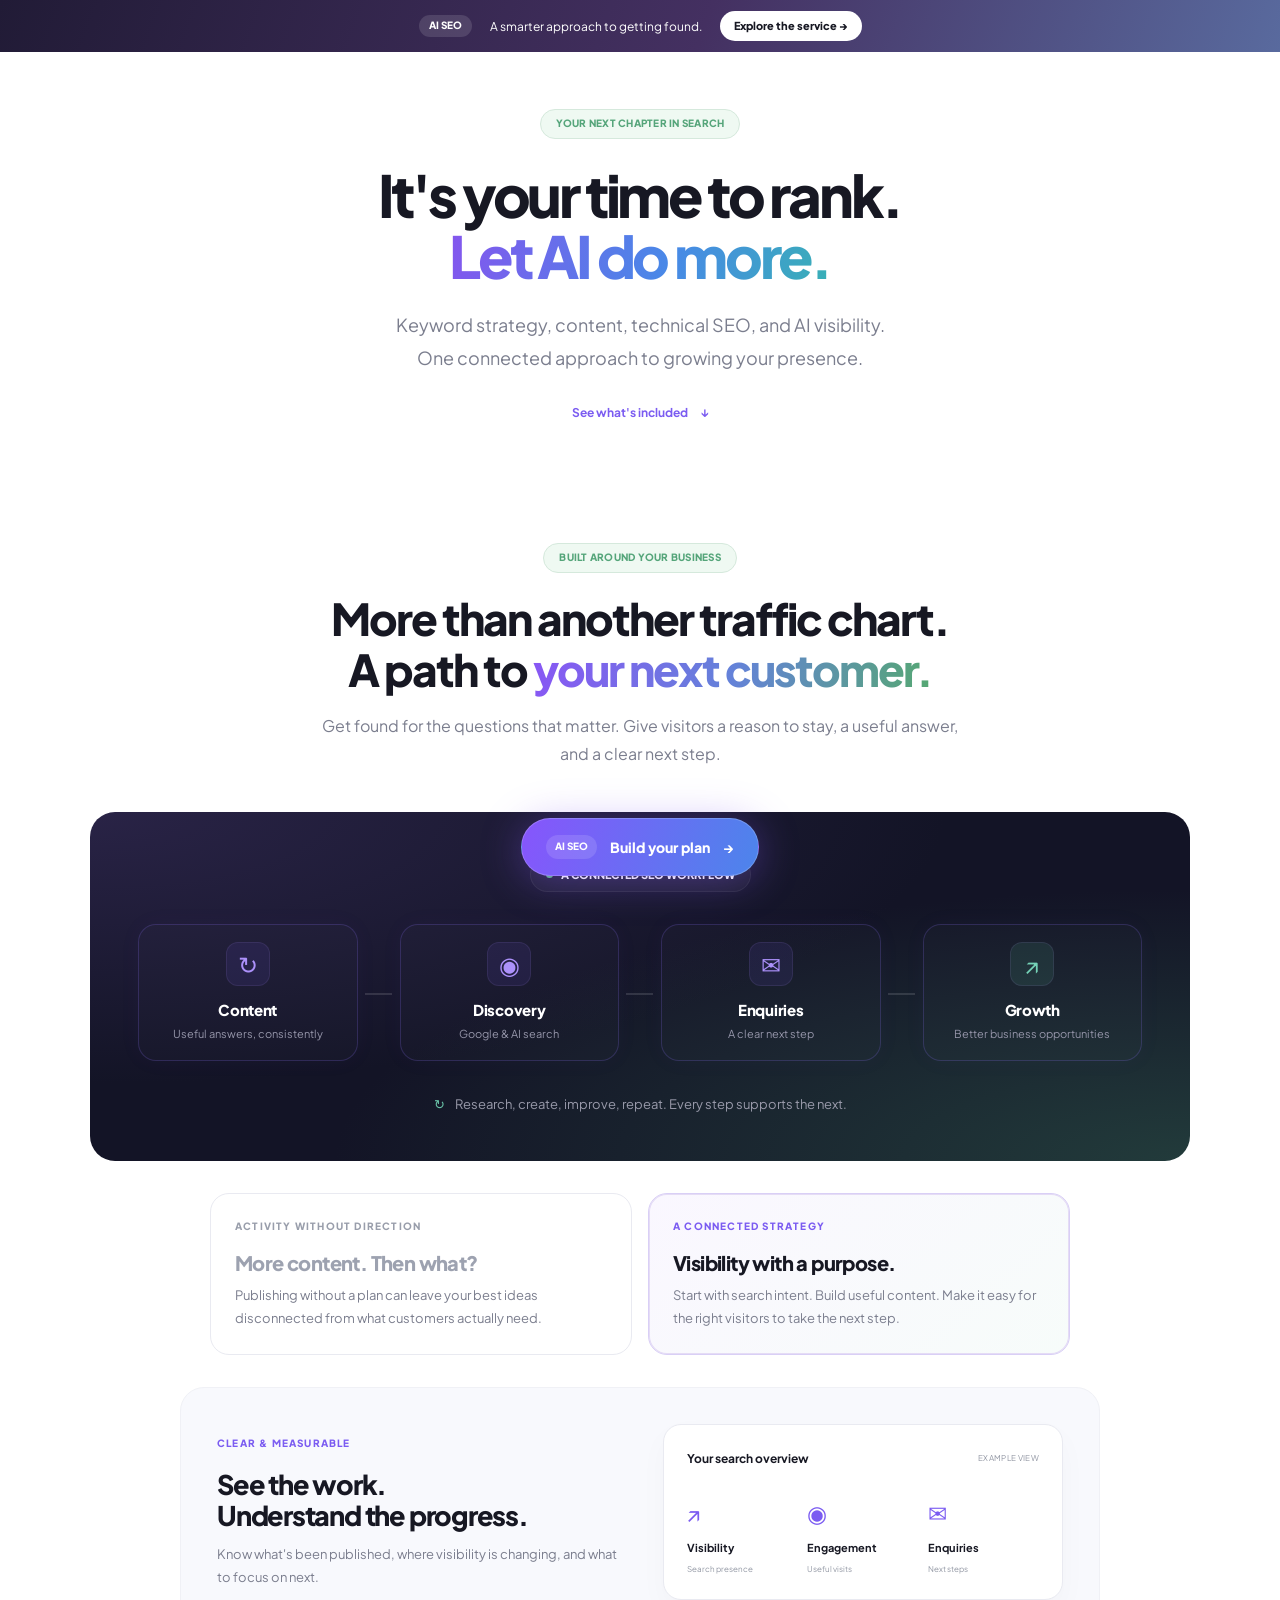
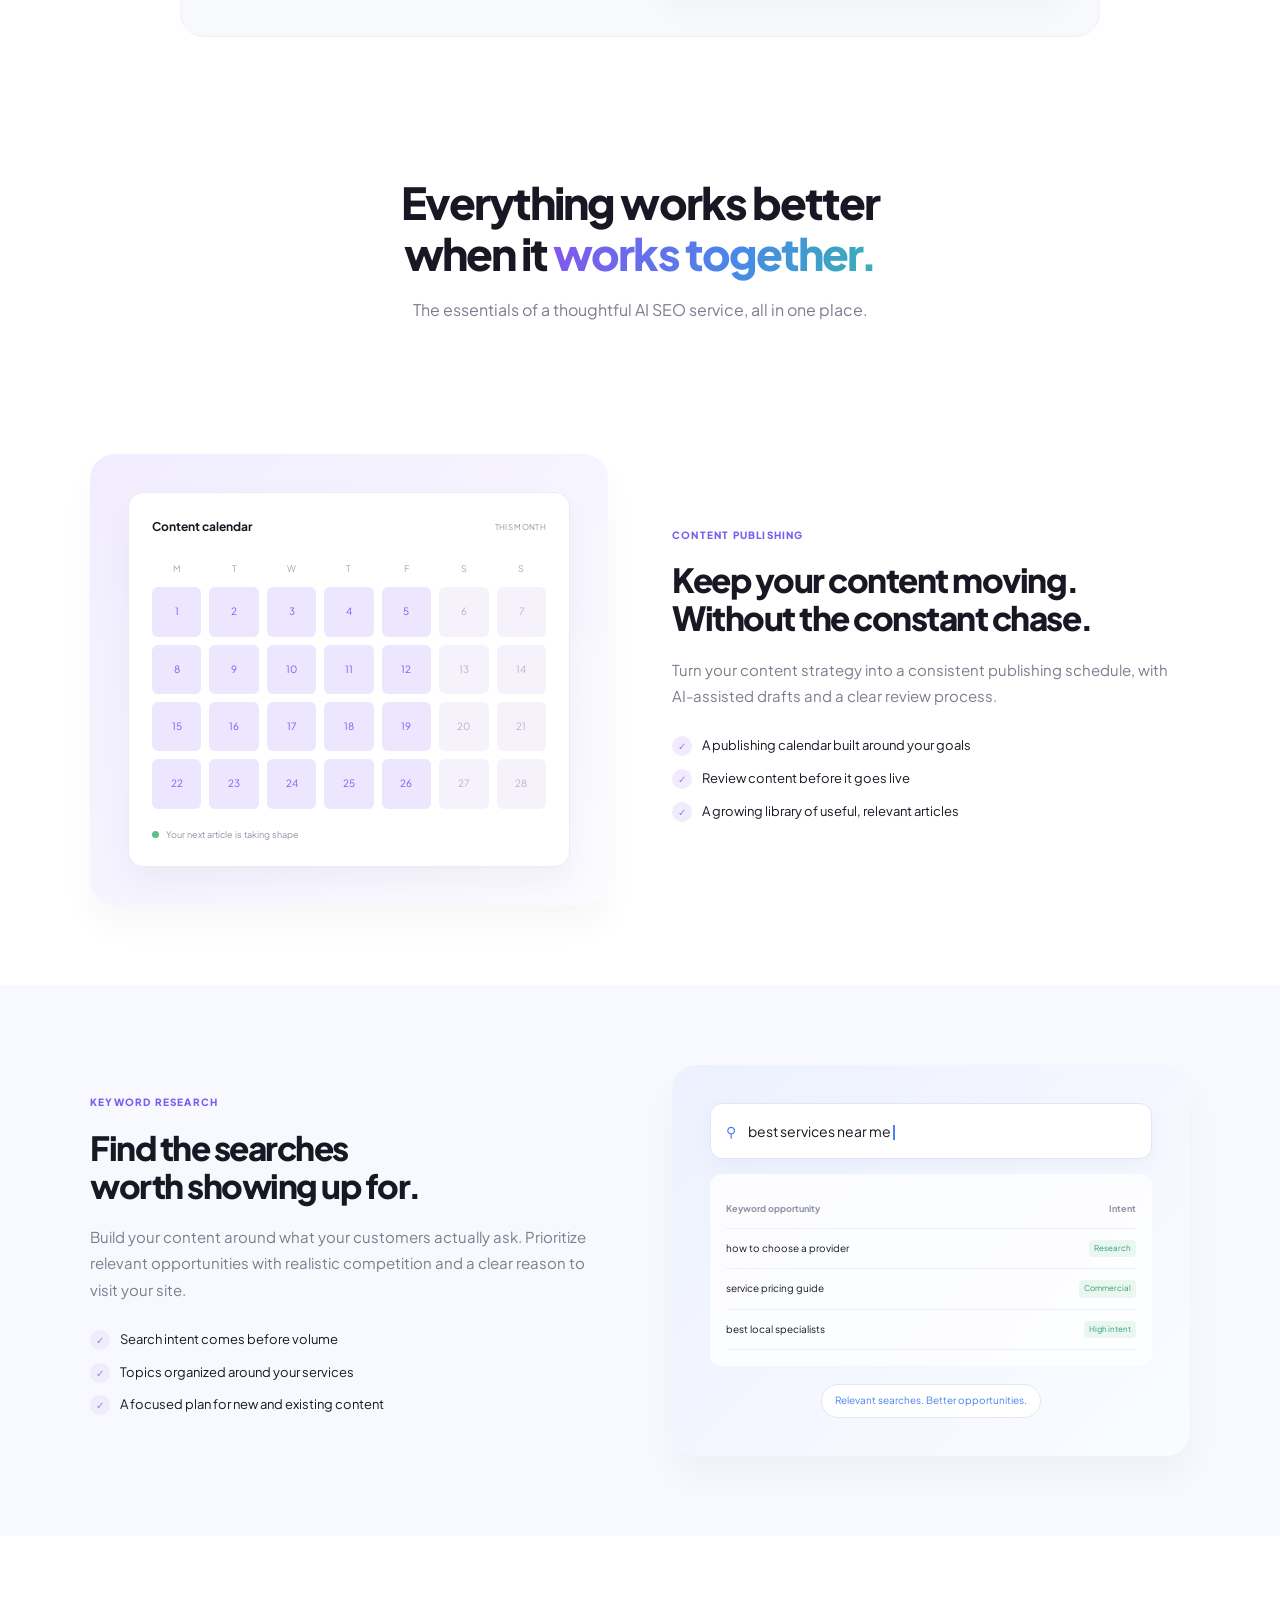
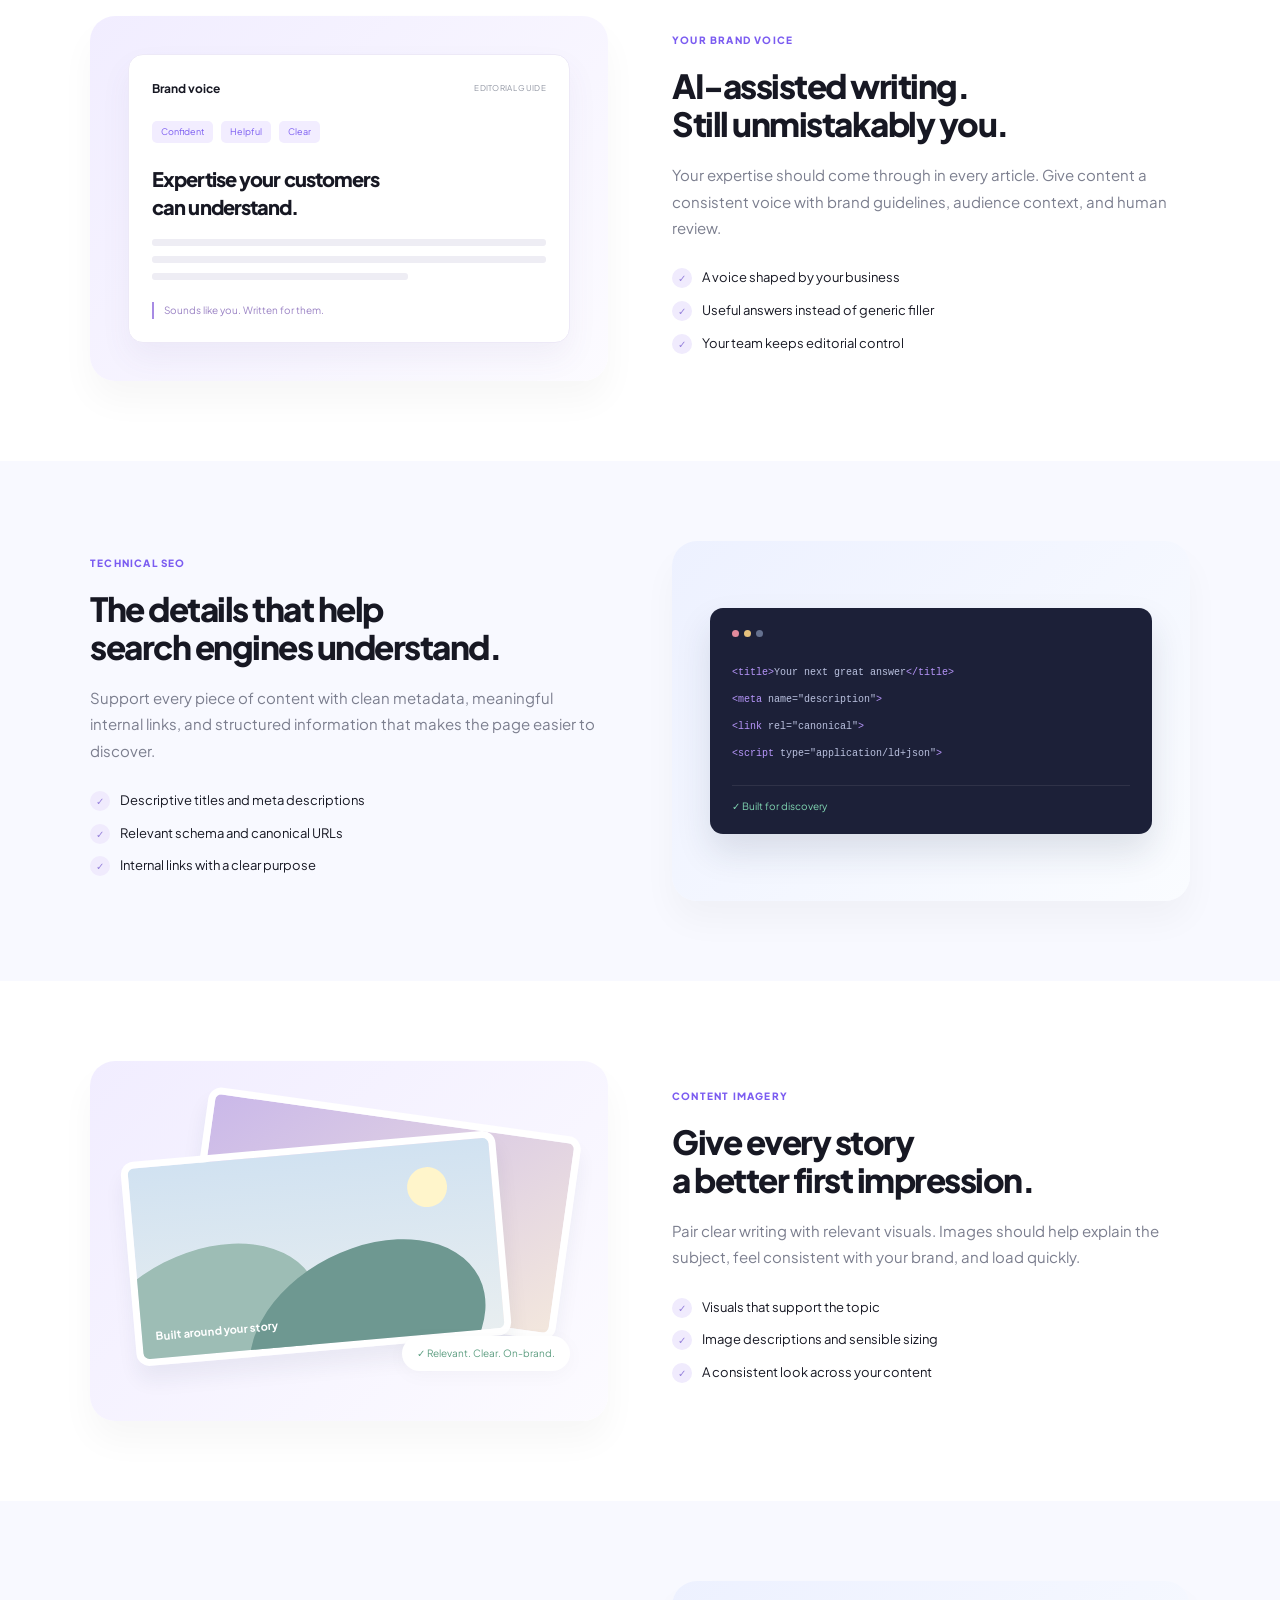
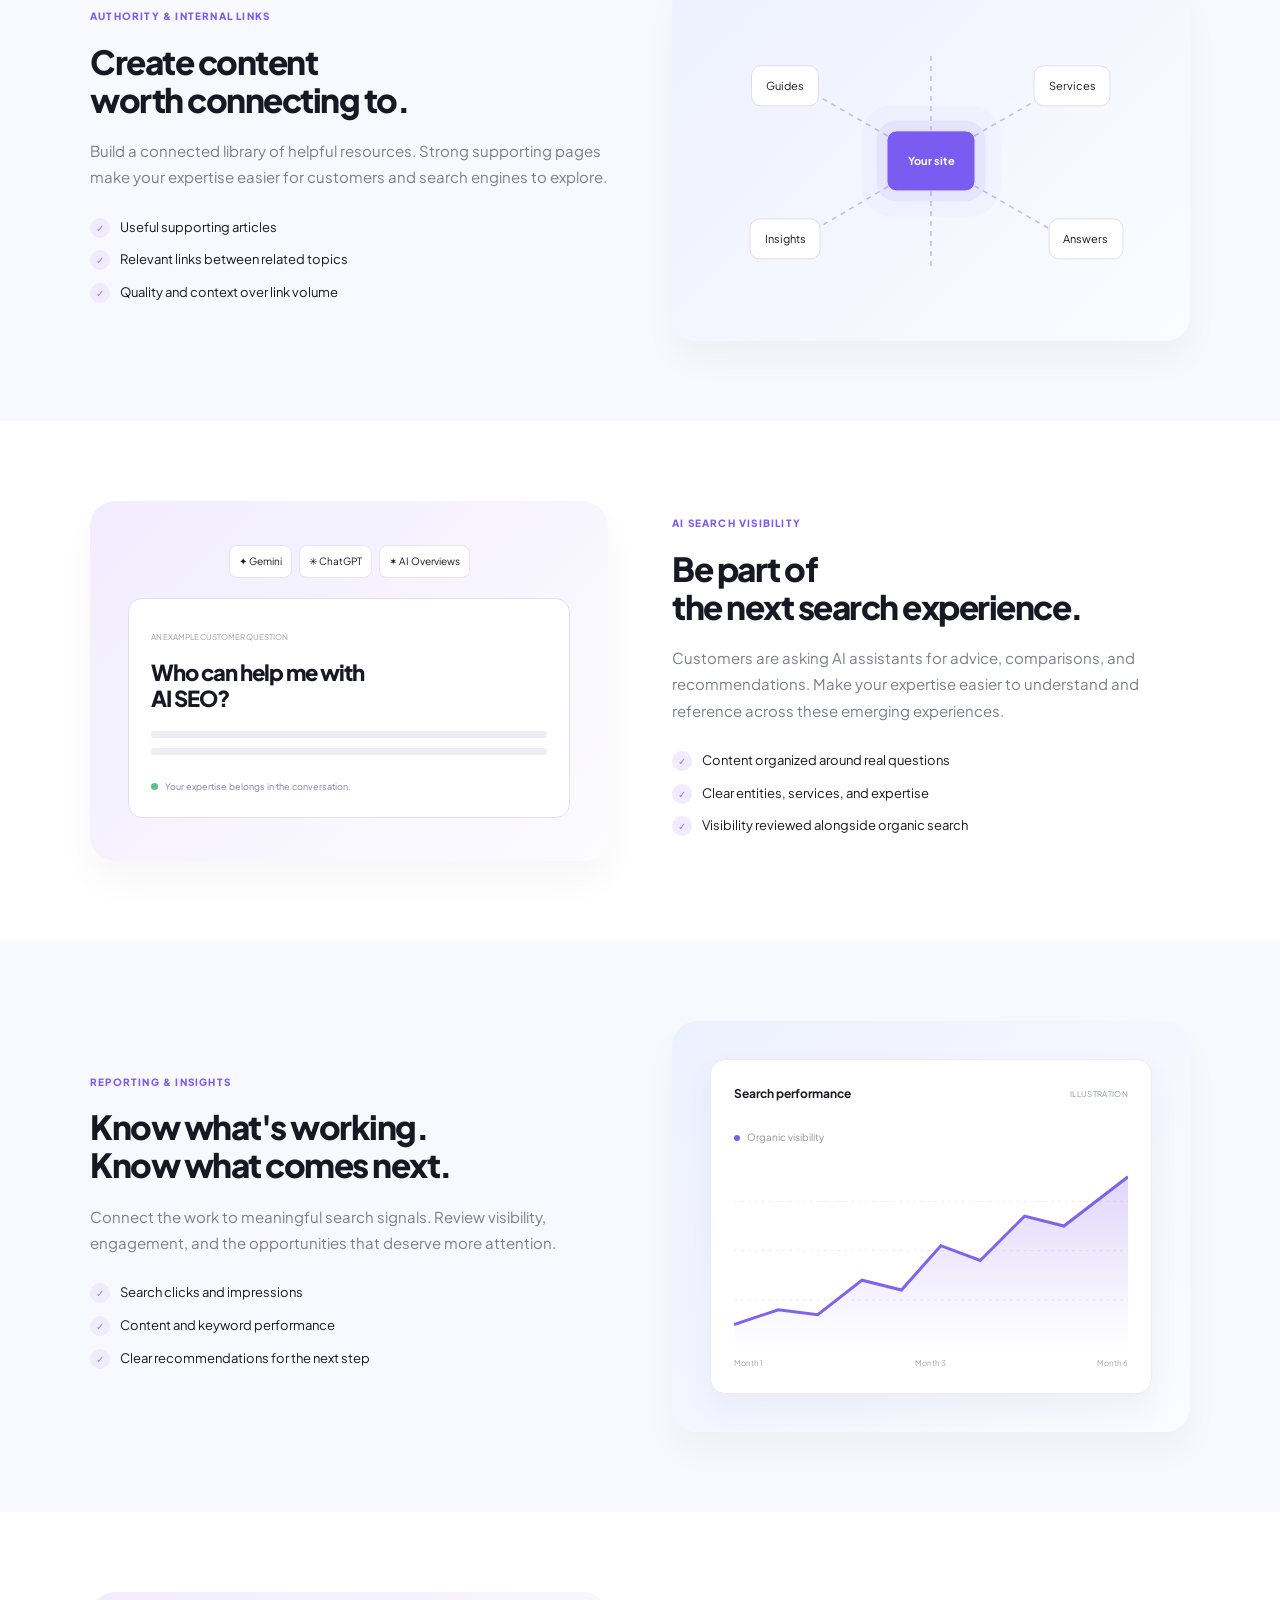
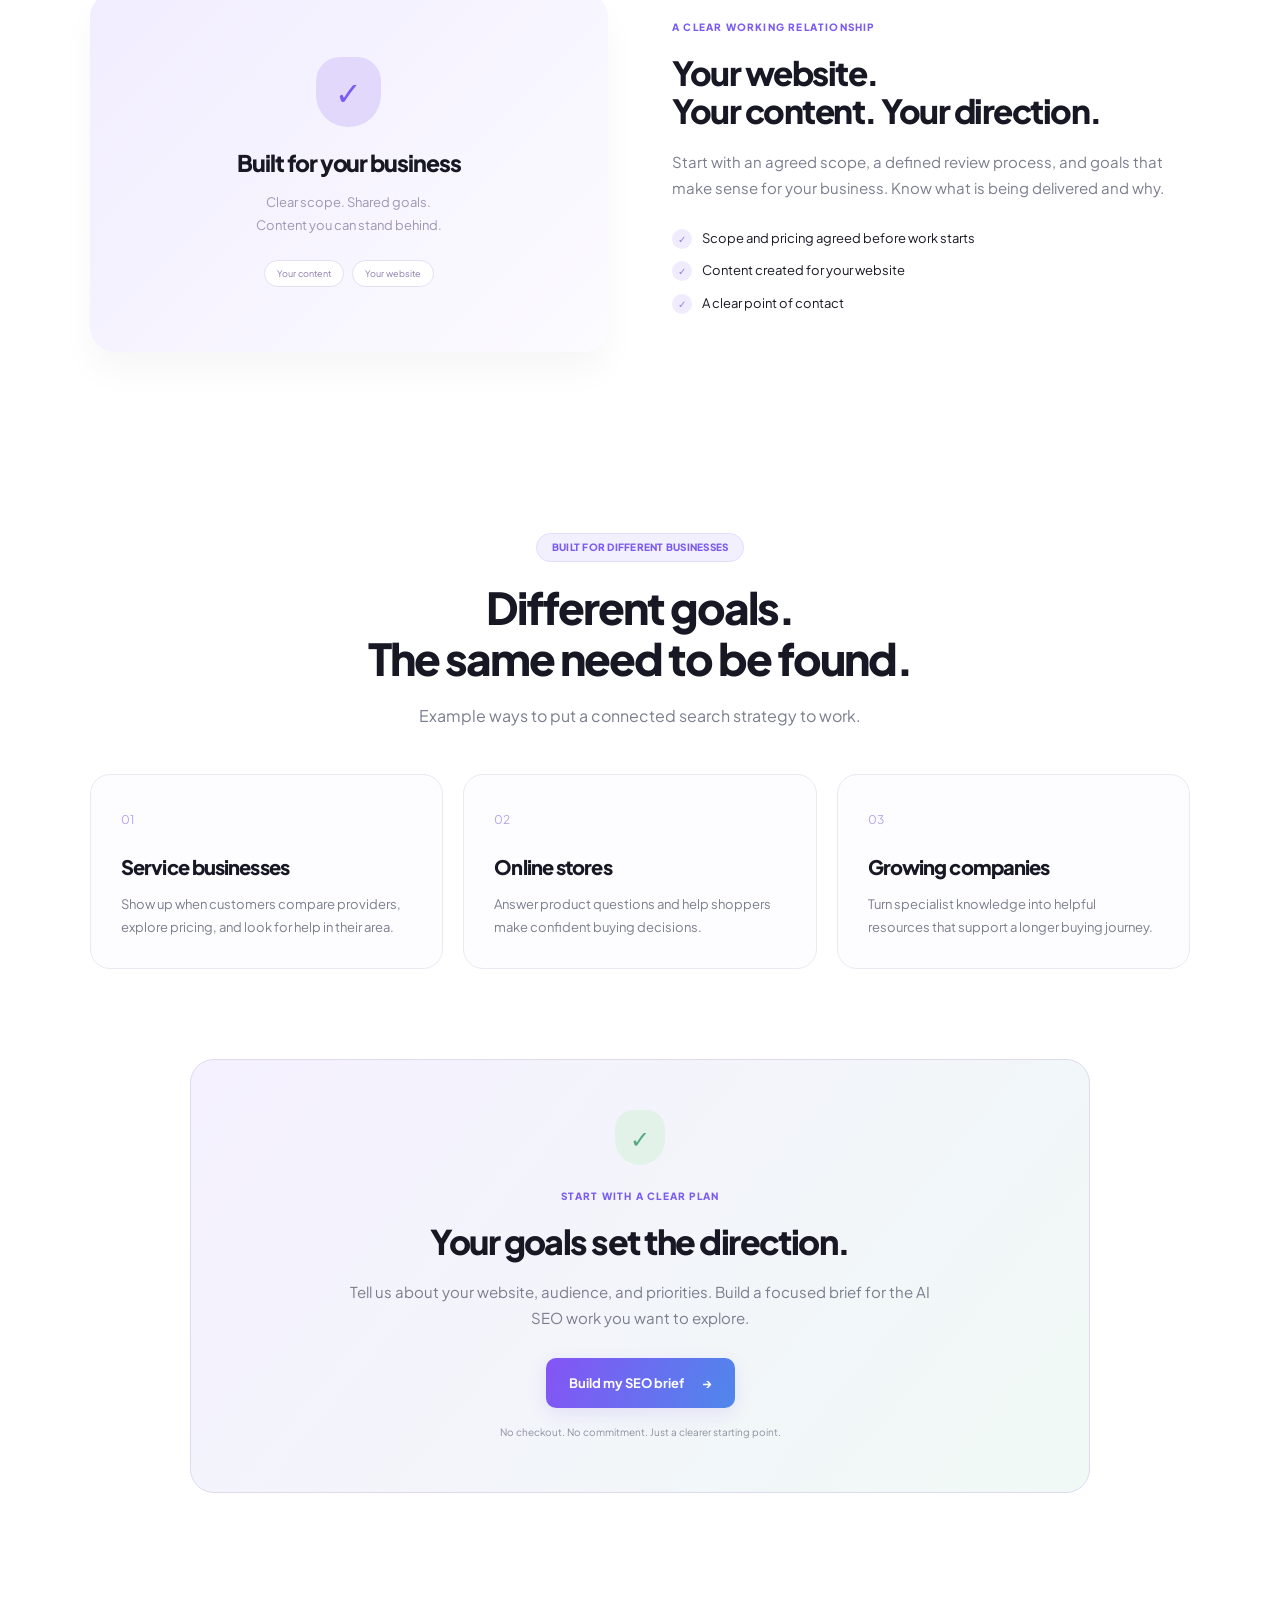
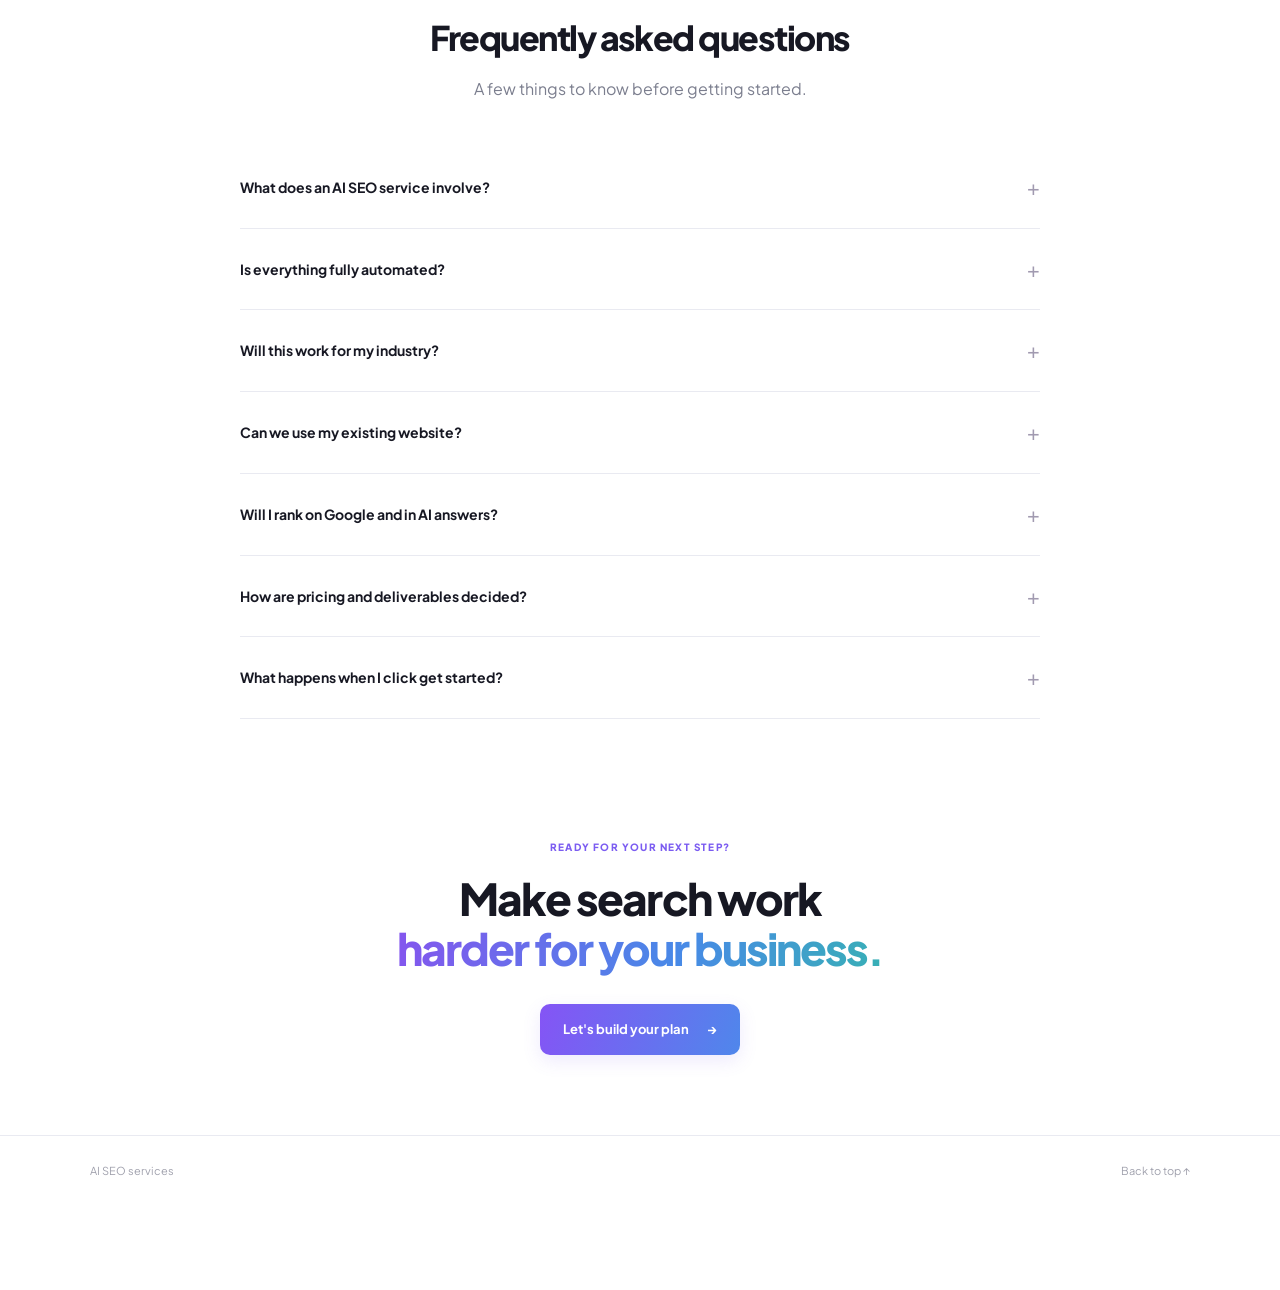
==== commit 21c847e0: "feat: recreate reference layout for unnamed AI SEO service" ====
--- a/index.html
+++ b/index.html
@@ -1,86 +1,54 @@
 <!DOCTYPE html>
 <html lang="en">
-  <head>
-    <meta charset="UTF-8" />
-    <meta name="viewport" content="width=device-width, initial-scale=1.0" />
-    <title>George SEO | Local Search for Service Businesses</title>
-    <meta name="description" content="Local search strategy, map SEO, and paid acquisition for service businesses across New York, New Jersey, and Connecticut." />
-    <link rel="preconnect" href="https://fonts.googleapis.com" />
-    <link rel="preconnect" href="https://fonts.gstatic.com" crossorigin />
-    <link href="https://fonts.googleapis.com/css2?family=DM+Serif+Display:ital@0;1&family=IBM+Plex+Mono:wght@400;500&family=Manrope:wght@400;500;600;700&display=swap" rel="stylesheet" />
-    <link rel="stylesheet" href="style.css" />
-  </head>
-  <body>
-    <header class="site-header">
-      <div class="wrap nav-wrap">
-        <a class="wordmark" href="#top" aria-label="George SEO home"><span>George</span><small>Local search</small></a>
-        <nav class="main-nav" aria-label="Primary navigation"><a href="#approach">Approach</a><a href="#services">Services</a><a href="#paid-media">Paid media</a></nav>
-        <a class="nav-link" href="#contact">Start a conversation</a>
-      </div>
-    </header>
-
-    <main id="top">
-      <section class="hero">
-        <div class="wrap hero-grid">
-          <div class="hero-copy">
-            <p class="eyebrow">For service businesses in NY, NJ, and CT</p>
-            <h1>Be the obvious choice when a local customer needs your service.</h1>
-            <p class="hero-intro">George helps established service businesses earn more of the calls already happening in their market. We build local search presence first, then add paid media when speed matters.</p>
-            <div class="hero-actions"><a class="button button-dark" href="#services">Explore the work</a><a class="text-link" href="#contact">Talk through your market <span aria-hidden="true">&rarr;</span></a></div>
-            <p class="hero-detail">Core SEO engagements begin with a six-month commitment.</p>
-          </div>
-          <aside class="hero-aside" aria-label="How local customers choose a service business">
-            <p class="aside-label">The local decision</p>
-            <h2>The market will call someone.</h2>
-            <p class="aside-intro">The work is making sure your business is easy to find, easy to trust, and easy to choose.</p>
-            <ol class="decision-list">
-              <li><span>01</span><div><strong>They search</strong><p>Maps, service queries, and social feeds create the first shortlist.</p></div></li>
-              <li><span>02</span><div><strong>They compare</strong><p>Presence, relevance, and credibility decide who feels worth contacting.</p></div></li>
-              <li><span>03</span><div><strong>They call</strong><p>Your job is to be the clear next step when that moment arrives.</p></div></li>
-            </ol>
-          </aside>
-        </div>
-      </section>
-
-      <section class="signal-strip" aria-label="Core channels"><div class="wrap signal-content"><p>Local growth is not one channel.</p><div><span>Google Maps</span><span>Search visibility</span><span>Paid demand capture</span></div></div></section>
-
-      <section class="approach" id="approach">
-        <div class="wrap">
-          <div class="section-heading"><p class="eyebrow">A better local presence</p><h2>Not more marketing activity. More relevance at the moment of choice.</h2></div>
-          <div class="approach-grid">
-            <p class="approach-lede">Local customers do not need to understand your marketing. They need to find a business that looks like it can solve their problem now. Every part of the work is built around that decision.</p>
-            <div class="approach-list">
-              <article><span>01</span><h3>Earn the map search</h3><p>Strengthen the signals that help your business appear for the services and areas that matter.</p></article>
-              <article><span>02</span><h3>Make the first impression count</h3><p>Give customers a clear, credible reason to choose you over the next business in the results.</p></article>
-              <article><span>03</span><h3>Capture demand when timing matters</h3><p>Use paid search and social campaigns to create more opportunities while organic visibility builds.</p></article>
-            </div>
-          </div>
-        </div>
-      </section>
-
-      <section class="paid-feature" id="paid-media">
-        <div class="wrap paid-grid">
-          <div><p class="eyebrow">Paid media, when it earns its place</p><h2>Need the phone to ring sooner?</h2></div>
-          <div class="paid-copy"><p>SEO builds a stronger base over time. Paid media can put your best offer in front of people who are ready to act today. The two work best together, but they do different jobs.</p><div class="paid-channels"><span>Google Ads</span><span>Meta Ads</span><span>Campaign strategy</span></div><a class="text-link text-link-light" href="#contact">Plan a paid lead campaign <span aria-hidden="true">&rarr;</span></a></div>
-        </div>
-      </section>
-
-      <section class="services" id="services">
-        <div class="wrap">
-          <div class="services-topline"><div><p class="eyebrow">Starting points</p><h2>Choose the level of local coverage your market requires.</h2></div><p>Existing website required. Every core SEO program runs for a minimum of six months.</p></div>
-          <div class="service-grid">
-            <article class="service-card service-card-featured"><p class="service-index">01 / Recommended</p><div class="service-main"><h3>Organic Map + AI Map SEO</h3><p class="service-description">An integrated local visibility program for businesses that want broader coverage across the places customers now search.</p></div><div class="price"><strong>$1,750</strong><span>per month</span></div><ul><li>Organic and AI-era local search work in one plan</li><li>Local competition, map presence, and site signal improvements</li><li>Reporting that keeps the work connected to the market</li></ul><a class="button button-coral" href="#contact">Discuss the combined plan</a></article>
-            <article class="service-card"><p class="service-index">02 / Foundation</p><div class="service-main"><h3>Organic Map SEO</h3><p class="service-description">For businesses that need a stronger, more credible Google Maps presence in their local service area.</p></div><div class="price"><strong>$950</strong><span>per month</span></div><ul><li>Google Business Profile and map search optimization</li><li>Up to five key phrases or service targets</li><li>Local analysis, citations, schema, and reporting</li></ul><a class="text-link" href="#contact">Ask about Map SEO <span aria-hidden="true">&rarr;</span></a></article>
-            <article class="service-card"><p class="service-index">03 / Emerging search</p><div class="service-main"><h3>AI Map SEO</h3><p class="service-description">For businesses preparing their local presence for the search experiences customers are beginning to use.</p></div><div class="price"><strong>$950</strong><span>per month</span></div><ul><li>Local search foundations tailored to AI-era discovery</li><li>Up to five key phrases or service targets</li><li>Map signals, site improvements, and reporting</li></ul><a class="text-link" href="#contact">Ask about AI Map SEO <span aria-hidden="true">&rarr;</span></a></article>
-          </div>
-          <p class="services-note">If the budget is not there for sustained work, it is better to wait than to underinvest and expect a meaningful market shift.</p>
-        </div>
-      </section>
-
-      <section class="region"><div class="wrap region-grid"><div><p class="eyebrow">A tighter radius, better work</p><h2>New York, New Jersey, and Connecticut are home territory.</h2></div><p>We stay focused on the tri-state region because local context matters. Competitive searches, service areas, and customer expectations change from one market to the next.</p><div class="region-states" aria-label="Primary service areas"><span>NY</span><span>NJ</span><span>CT</span></div></div></section>
-
-      <section class="contact" id="contact"><div class="wrap contact-grid"><div><p class="eyebrow">Start with the market</p><h2>Tell us where you want to win more work.</h2><p class="contact-intro">Share the service area, the kind of jobs you want more of, and where you feel competitors are getting the call first.</p></div><form class="contact-form" action="#" method="post"><div class="form-row"><label><span>Name</span><input type="text" name="name" placeholder="Your name" /></label><label><span>Business website</span><input type="url" name="website" placeholder="yourbusiness.com" /></label></div><div class="form-row"><label><span>Email</span><input type="email" name="email" placeholder="you@business.com" /></label><label><span>Phone</span><input type="tel" name="phone" placeholder="Best number" /></label></div><label><span>Market and goals</span><textarea name="details" rows="5" placeholder="Service area, priority services, current goals, and whether you want to discuss paid media."></textarea></label><button class="button button-dark" type="submit">Request a strategy call</button></form></div></section>
-    </main>
-    <footer><div class="wrap footer-wrap"><span>George SEO</span><span>Local search for service businesses</span><span>NY / NJ / CT</span></div></footer>
-  </body>
-</html>
+<head>
+<meta charset="UTF-8">
+<meta name="viewport" content="width=device-width, initial-scale=1">
+<title>AI SEO Services | Get Found in Search</title>
+<meta name="description" content="AI-assisted content, keyword strategy, technical SEO, and search visibility for your business.">
+<link rel="preconnect" href="https://fonts.googleapis.com">
+<link rel="preconnect" href="https://fonts.gstatic.com" crossorigin>
+<link href="https://fonts.googleapis.com/css2?family=Plus+Jakarta+Sans:wght@400;500;600;700;800&display=swap" rel="stylesheet">
+<link rel="stylesheet" href="style.css">
+<script src="script.js" defer></script>
+</head>
+<body>
+<a class="skip" href="#main">Skip to content</a>
+<header class="announcement"><span class="mini-pill">AI SEO</span><span>A smarter approach to getting found.</span><a href="#features">Explore the service <span aria-hidden="true">&#8594;</span></a></header>
+<main id="main">
+<section class="hero container">
+<span class="badge green">YOUR NEXT CHAPTER IN SEARCH</span>
+<h1>It's your time to rank.<br><span class="gradient">Let AI do more.</span></h1>
+<p>Keyword strategy, content, technical SEO, and AI visibility.<br class="desktop"> One connected approach to growing your presence.</p>
+<a href="#features" class="hero-link">See what's included <span aria-hidden="true">&#8595;</span></a>
+</section>
+<section class="results container" id="approach">
+<div class="section-heading"><span class="badge green">BUILT AROUND YOUR BUSINESS</span><h2>More than another traffic chart.<br>A path to <span class="gradient green-end">your next customer.</span></h2><p>Get found for the questions that matter. Give visitors a reason to stay, a useful answer, and a clear next step.</p></div>
+<div class="pipeline">
+<span class="live-label"><i></i> A CONNECTED SEO WORKFLOW</span>
+<div class="stages"><div class="stage"><span class="stage-icon">&#8635;</span><h3>Content</h3><p>Useful answers, consistently</p></div><div class="stage"><span class="stage-icon">&#9673;</span><h3>Discovery</h3><p>Google & AI search</p></div><div class="stage"><span class="stage-icon">&#9993;</span><h3>Enquiries</h3><p>A clear next step</p></div><div class="stage"><span class="stage-icon">&#8599;</span><h3>Growth</h3><p>Better business opportunities</p></div></div>
+<p class="pipeline-note"><span>&#8635;</span> Research, create, improve, repeat. Every step supports the next.</p>
+</div>
+<div class="comparison"><article><span class="eyebrow muted">ACTIVITY WITHOUT DIRECTION</span><h3>More content. Then what?</h3><p>Publishing without a plan can leave your best ideas disconnected from what customers actually need.</p></article><article><span class="eyebrow">A CONNECTED STRATEGY</span><h3>Visibility with a purpose.</h3><p>Start with search intent. Build useful content. Make it easy for the right visitors to take the next step.</p></article></div>
+<div class="report-panel"><div><span class="eyebrow">CLEAR & MEASURABLE</span><h3>See the work.<br>Understand the progress.</h3><p>Know what's been published, where visibility is changing, and what to focus on next.</p></div><div class="report-preview"><div class="mock-head"><b>Your search overview</b><span>EXAMPLE VIEW</span></div><div class="metrics"><div><i class="metric-icon">&#8599;</i><b>Visibility</b><small>Search presence</small></div><div><i class="metric-icon">&#9673;</i><b>Engagement</b><small>Useful visits</small></div><div><i class="metric-icon">&#9993;</i><b>Enquiries</b><small>Next steps</small></div></div></div></div>
+</section>
+<section id="features" class="features">
+<div class="section-heading container"><h2>Everything works better<br>when it <span class="gradient">works together.</span></h2><p>The essentials of a thoughtful AI SEO service, all in one place.</p></div>
+<section class="feature " id="publishing"><div class="container feature-grid"><div class="feature-art art-publishing" aria-label="Content publishing illustration"><div class="calendar"><div class="mock-head"><b>Content calendar</b><span>THIS MONTH</span></div><div class="week"><span>M</span><span>T</span><span>W</span><span>T</span><span>F</span><span>S</span><span>S</span></div><div class="days"><span class="filled" style="--delay:0s">1</span><span class="filled" style="--delay:0.07s">2</span><span class="filled" style="--delay:0.14s">3</span><span class="filled" style="--delay:0.21000000000000002s">4</span><span class="filled" style="--delay:0.28s">5</span><span class="" style="--delay:0.35000000000000003s">6</span><span class="" style="--delay:0.42000000000000004s">7</span><span class="filled" style="--delay:0.49000000000000005s">8</span><span class="filled" style="--delay:0.56s">9</span><span class="filled" style="--delay:0.6300000000000001s">10</span><span class="filled" style="--delay:0.7000000000000001s">11</span><span class="filled" style="--delay:0.77s">12</span><span class="" style="--delay:0.8400000000000001s">13</span><span class="" style="--delay:0.9100000000000001s">14</span><span class="filled" style="--delay:0.9800000000000001s">15</span><span class="filled" style="--delay:1.05s">16</span><span class="filled" style="--delay:1.12s">17</span><span class="filled" style="--delay:1.1900000000000002s">18</span><span class="filled" style="--delay:1.2600000000000002s">19</span><span class="" style="--delay:1.33s">20</span><span class="" style="--delay:1.4000000000000001s">21</span><span class="filled" style="--delay:1.4700000000000002s">22</span><span class="filled" style="--delay:1.54s">23</span><span class="filled" style="--delay:1.61s">24</span><span class="filled" style="--delay:1.6800000000000002s">25</span><span class="filled" style="--delay:1.7500000000000002s">26</span><span class="" style="--delay:1.8200000000000003s">27</span><span class="" style="--delay:1.8900000000000001s">28</span></div><div class="mock-foot"><i></i> Your next article is taking shape</div></div></div><div class="feature-copy"><span class="eyebrow">Content publishing</span><h3>Keep your content moving.<br>Without the constant chase.</h3><p>Turn your content strategy into a consistent publishing schedule, with AI-assisted drafts and a clear review process.</p><ul><li>A publishing calendar built around your goals</li><li>Review content before it goes live</li><li>A growing library of useful, relevant articles</li></ul></div></div></section>
+<section class="feature alternate" id="keywords"><div class="container feature-grid"><div class="feature-art art-keywords" aria-label="Keyword research illustration"><div class="search-box"><span>&#9906;</span> best services near me <i class="cursor"></i></div><div class="keyword-table"><div><b>Keyword opportunity</b><b>Intent</b></div><div><span>how to choose a provider</span><em>Research</em></div><div><span>service pricing guide</span><em>Commercial</em></div><div><span>best local specialists</span><em>High intent</em></div></div><div class="float-note">Relevant searches. Better opportunities.</div></div><div class="feature-copy"><span class="eyebrow">Keyword research</span><h3>Find the searches<br>worth showing up for.</h3><p>Build your content around what your customers actually ask. Prioritize relevant opportunities with realistic competition and a clear reason to visit your site.</p><ul><li>Search intent comes before volume</li><li>Topics organized around your services</li><li>A focused plan for new and existing content</li></ul></div></div></section>
+<section class="feature " id="voice"><div class="container feature-grid"><div class="feature-art art-voice" aria-label="Your brand voice illustration"><div class="document"><div class="mock-head"><b>Brand voice</b><span>EDITORIAL GUIDE</span></div><div class="voice-tags"><span>Confident</span><span>Helpful</span><span>Clear</span></div><h4>Expertise your customers<br>can understand.</h4><div class="line"></div><div class="line"></div><div class="line short"></div><div class="annotation">Sounds like you. Written for them.</div></div></div><div class="feature-copy"><span class="eyebrow">Your brand voice</span><h3>AI-assisted writing.<br>Still unmistakably you.</h3><p>Your expertise should come through in every article. Give content a consistent voice with brand guidelines, audience context, and human review.</p><ul><li>A voice shaped by your business</li><li>Useful answers instead of generic filler</li><li>Your team keeps editorial control</li></ul></div></div></section>
+<section class="feature alternate" id="technical"><div class="container feature-grid"><div class="feature-art art-technical" aria-label="Technical SEO illustration"><div class="code"><div class="window-dots"><i></i><i></i><i></i></div><p><span>&lt;title&gt;</span>Your next great answer<span>&lt;/title&gt;</span></p><p><span>&lt;meta</span> name="description"<span>&gt;</span></p><p><span>&lt;link</span> rel="canonical"<span>&gt;</span></p><p><span>&lt;script</span> type="application/ld+json"<span>&gt;</span></p><div class="code-status">&#10003; Built for discovery</div></div></div><div class="feature-copy"><span class="eyebrow">Technical SEO</span><h3>The details that help<br>search engines understand.</h3><p>Support every piece of content with clean metadata, meaningful internal links, and structured information that makes the page easier to discover.</p><ul><li>Descriptive titles and meta descriptions</li><li>Relevant schema and canonical URLs</li><li>Internal links with a clear purpose</li></ul></div></div></section>
+<section class="feature " id="imagery"><div class="container feature-grid"><div class="feature-art art-imagery" aria-label="Content imagery illustration"><div class="image-stack"><div class="landscape rear"></div><div class="landscape front"><div class="sun"></div><div class="hill"></div><div class="hill second"></div><span>Built around your story</span></div><div class="image-tag">&#10003; Relevant. Clear. On-brand.</div></div></div><div class="feature-copy"><span class="eyebrow">Content imagery</span><h3>Give every story<br>a better first impression.</h3><p>Pair clear writing with relevant visuals. Images should help explain the subject, feel consistent with your brand, and load quickly.</p><ul><li>Visuals that support the topic</li><li>Image descriptions and sensible sizing</li><li>A consistent look across your content</li></ul></div></div></section>
+<section class="feature alternate" id="authority"><div class="container feature-grid"><div class="feature-art art-authority" aria-label="Authority & internal links illustration"><div class="network"><svg viewBox="0 0 400 260" aria-hidden="true"><path d="M200 130L70 55M200 130L330 55M200 130L65 210M200 130L340 210M200 130L200 25M200 130L200 240"/></svg><b class="hub">Your site</b><span class="node n1">Guides</span><span class="node n2">Services</span><span class="node n3">Insights</span><span class="node n4">Answers</span></div></div><div class="feature-copy"><span class="eyebrow">Authority & internal links</span><h3>Create content<br>worth connecting to.</h3><p>Build a connected library of helpful resources. Strong supporting pages make your expertise easier for customers and search engines to explore.</p><ul><li>Useful supporting articles</li><li>Relevant links between related topics</li><li>Quality and context over link volume</li></ul></div></div></section>
+<section class="feature " id="ai"><div class="container feature-grid"><div class="feature-art art-ai" aria-label="AI search visibility illustration"><div class="ai-chips"><span>&#10022; Gemini</span><span>&#10035; ChatGPT</span><span>&#10038; AI Overviews</span></div><div class="answer"><small>AN EXAMPLE CUSTOMER QUESTION</small><h4>Who can help me with<br>AI SEO?</h4><div class="line"></div><div class="line"></div><div class="citation"><i></i> Your expertise belongs in the conversation.</div></div></div><div class="feature-copy"><span class="eyebrow">AI search visibility</span><h3>Be part of<br>the next search experience.</h3><p>Customers are asking AI assistants for advice, comparisons, and recommendations. Make your expertise easier to understand and reference across these emerging experiences.</p><ul><li>Content organized around real questions</li><li>Clear entities, services, and expertise</li><li>Visibility reviewed alongside organic search</li></ul></div></div></section>
+<section class="feature alternate" id="analytics"><div class="container feature-grid"><div class="feature-art art-analytics" aria-label="Reporting & insights illustration"><div class="chart-card"><div class="mock-head"><b>Search performance</b><span>ILLUSTRATION</span></div><div class="legend"><i></i> Organic visibility</div><svg viewBox="0 0 400 190" role="img" aria-label="Illustrative upward trend, not actual results"><defs><linearGradient id="area" x1="0" y1="0" x2="0" y2="1"><stop stop-color="#8062ed" stop-opacity=".25"/><stop offset="1" stop-color="#8062ed" stop-opacity="0"/></linearGradient></defs><path class="grid-lines" d="M0 40H400M0 90H400M0 140H400"/><path fill="url(#area)" d="M0 165L45 150L85 155L130 120L170 130L210 85L250 100L295 55L335 65L400 15V190H0Z"/><path class="trend" d="M0 165L45 150L85 155L130 120L170 130L210 85L250 100L295 55L335 65L400 15"/></svg><div class="axis"><span>Month 1</span><span>Month 3</span><span>Month 6</span></div></div></div><div class="feature-copy"><span class="eyebrow">Reporting & insights</span><h3>Know what's working.<br>Know what comes next.</h3><p>Connect the work to meaningful search signals. Review visibility, engagement, and the opportunities that deserve more attention.</p><ul><li>Search clicks and impressions</li><li>Content and keyword performance</li><li>Clear recommendations for the next step</li></ul></div></div></section>
+<section class="feature " id="ownership"><div class="container feature-grid"><div class="feature-art art-ownership" aria-label="A clear working relationship illustration"><div class="ownership"><div class="shield">&#10003;</div><h4>Built for your business</h4><p>Clear scope. Shared goals.<br>Content you can stand behind.</p><div class="ownership-tags"><span>Your content</span><span>Your website</span></div></div></div><div class="feature-copy"><span class="eyebrow">A clear working relationship</span><h3>Your website.<br>Your content. Your direction.</h3><p>Start with an agreed scope, a defined review process, and goals that make sense for your business. Know what is being delivered and why.</p><ul><li>Scope and pricing agreed before work starts</li><li>Content created for your website</li><li>A clear point of contact</li></ul></div></div></section>
+</section>
+<section class="use-cases container"><div class="section-heading"><span class="badge">BUILT FOR DIFFERENT BUSINESSES</span><h2>Different goals.<br>The same need to be found.</h2><p>Example ways to put a connected search strategy to work.</p></div><div class="use-grid"><article><span>01</span><h3>Service businesses</h3><p>Show up when customers compare providers, explore pricing, and look for help in their area.</p></article><article><span>02</span><h3>Online stores</h3><p>Answer product questions and help shoppers make confident buying decisions.</p></article><article><span>03</span><h3>Growing companies</h3><p>Turn specialist knowledge into helpful resources that support a longer buying journey.</p></article></div></section>
+<section class="commitment container"><div class="commitment-icon">&#10003;</div><span class="eyebrow">START WITH A CLEAR PLAN</span><h2>Your goals set the direction.</h2><p>Tell us about your website, audience, and priorities. Build a focused brief for the AI SEO work you want to explore.</p><button class="button" data-plan>Build my SEO brief <span>&#8594;</span></button><small>No checkout. No commitment. Just a clearer starting point.</small></section>
+<section class="faq container" id="faq"><div class="section-heading"><h2>Frequently asked questions</h2><p>A few things to know before getting started.</p></div><details><summary>What does an AI SEO service involve?<span aria-hidden="true">+</span></summary><p>It brings AI-assisted research and content production together with SEO strategy, technical improvements, and editorial review. The scope should reflect your website and business goals.</p></details><details><summary>Is everything fully automated?<span aria-hidden="true">+</span></summary><p>AI can accelerate research and drafting. Strategy, factual accuracy, brand voice, and final approval still benefit from human judgment.</p></details><details><summary>Will this work for my industry?<span aria-hidden="true">+</span></summary><p>The approach starts with your audience and their questions. Specialist or regulated subjects need subject-matter review before publication.</p></details><details><summary>Can we use my existing website?<span aria-hidden="true">+</span></summary><p>The plan can be shaped around your current site. Publishing access and technical requirements depend on your content management system.</p></details><details><summary>Will I rank on Google and in AI answers?<span aria-hidden="true">+</span></summary><p>No position or AI citation can be guaranteed. The aim is to improve relevance, usefulness, and discoverability, then measure progress over time.</p></details><details><summary>How are pricing and deliverables decided?<span aria-hidden="true">+</span></summary><p>They should be agreed after reviewing your website, priorities, and the amount of work involved. This preview does not take payments or create a subscription.</p></details><details><summary>What happens when I click get started?<span aria-hidden="true">+</span></summary><p>You can create a brief with your website and priorities, then download it. The brief stays in your browser; it is not sent to a sales team.</p></details></section>
+<section class="closing container"><span class="eyebrow">READY FOR YOUR NEXT STEP?</span><h2>Make search work<br><span class="gradient">harder for your business.</span></h2><button class="button" data-plan>Let's build your plan <span>&#8594;</span></button></section>
+</main>
+<footer><span>AI SEO services</span><a href="#main">Back to top &#8593;</a></footer>
+<button class="floating-cta" data-plan><span>AI SEO</span> Build your plan <b>&#8594;</b></button>
+<dialog id="plan-dialog"><form id="brief-form"><button type="button" class="close" aria-label="Close plan builder">&#215;</button><span class="eyebrow">YOUR NEXT STEP</span><h2>Start with your goals.</h2><p>Create a brief to shape your SEO plan. Nothing is submitted or sent.</p><label>Website<input name="website" placeholder="yourwebsite.com" required></label><label>Your main priority<select name="priority"><option>Google and AI search visibility</option>Content strategy and publishing</option>Technical SEO</option>More qualified enquiries</option></select></label><label>What would you like to improve?<textarea name="goals" rows="3" placeholder="Tell us about your audience and goals." required></textarea></label><button class="button" type="submit">Download my brief &#8595;</button><p role="status" id="brief-status"></p></form></dialog>
+</body></html>
--- a/style.css
+++ b/style.css
@@ -1,38 +1,205 @@
-:root { --ink:#1d2d3b; --ink-deep:#14232f; --paper:#f5f0e8; --paper-dark:#e9dfd2; --coral:#d95d47; --coral-light:#ec826d; --green:#6c8b79; --quiet:#61707a; --line:rgba(29,45,59,.18); --white:#fffdf9; }
-* { box-sizing:border-box; margin:0; padding:0; }
-html { scroll-behavior:smooth; }
-body { background:var(--paper); color:var(--ink); font-family:"Manrope",sans-serif; line-height:1.55; -webkit-font-smoothing:antialiased; }
-a { color:inherit; text-decoration:none; }
-h1,h2,h3 { font-family:"DM Serif Display",Georgia,serif; font-weight:400; line-height:.98; }
-.wrap { width:min(1180px,calc(100% - 56px)); margin:0 auto; }
-.site-header { padding:23px 0; border-bottom:1px solid var(--line); }
-.nav-wrap { display:flex; align-items:center; justify-content:space-between; gap:24px; }
-.wordmark { display:flex; align-items:baseline; gap:9px; font-family:"DM Serif Display",Georgia,serif; font-size:27px; letter-spacing:-.04em; }
-.wordmark small,.eyebrow,.aside-label,.service-index,.signal-content,.form-row label span,.contact-form>label span,.footer-wrap { font-family:"IBM Plex Mono",monospace; font-size:10px; font-weight:500; letter-spacing:.08em; text-transform:uppercase; }
-.wordmark small { color:var(--coral); font-size:9px; letter-spacing:.04em; }
-.main-nav { display:flex; gap:28px; margin-left:auto; color:var(--quiet); font-size:13px; }
-.main-nav a:hover,.text-link:hover { color:var(--coral); }
-.nav-link { border-bottom:1px solid var(--ink); padding-bottom:2px; font-size:13px; font-weight:700; }
-.hero { padding:clamp(76px,11vw,156px) 0 100px; overflow:hidden; }
-.hero-grid { display:grid; grid-template-columns:minmax(0,1.22fr) minmax(300px,.78fr); align-items:end; gap:clamp(52px,9vw,140px); }
-.eyebrow { margin-bottom:20px; color:var(--coral); }
-.hero h1 { max-width:11ch; font-size:clamp(55px,7vw,94px); letter-spacing:-.045em; }
-.hero-intro { max-width:57ch; margin-top:27px; color:var(--quiet); font-size:16px; line-height:1.75; }
-.hero-actions { display:flex; align-items:center; gap:25px; margin-top:34px; }
-.button { display:inline-flex; align-items:center; justify-content:center; min-height:49px; padding:0 22px; border:0; cursor:pointer; font:700 13px "Manrope",sans-serif; transition:transform 160ms ease,background 160ms ease; }
-.button:hover { transform:translateY(-2px); }
-.button-dark { background:var(--ink); color:var(--white); }.button-dark:hover { background:#2c4253; }.button-coral { background:var(--coral); color:var(--white); }.button-coral:hover { background:#c84f3a; }
-.text-link { display:inline-flex; gap:8px; align-items:center; border-bottom:1px solid currentColor; padding-bottom:2px; font-size:13px; font-weight:700; transition:color 160ms ease; }.text-link span { transition:transform 160ms ease; }.text-link:hover span { transform:translateX(4px); }
-.hero-detail { margin-top:30px; color:#7a817f; font-size:12px; }
-.hero-aside { position:relative; padding:29px 0 0 30px; border-top:2px solid var(--coral); }.hero-aside::before { content:""; position:absolute; left:0; top:28px; bottom:0; width:1px; background:var(--line); }.aside-label { color:var(--coral); }.hero-aside h2 { max-width:9ch; margin-top:18px; font-size:clamp(35px,3.5vw,50px); letter-spacing:-.035em; }.aside-intro { margin:20px 0 25px; color:var(--quiet); font-size:14px; line-height:1.7; }
-.decision-list { list-style:none; }.decision-list li { display:grid; grid-template-columns:30px 1fr; gap:12px; padding:15px 0; border-top:1px solid var(--line); }.decision-list li>span,.approach-list>article>span { color:var(--coral); font-family:"IBM Plex Mono",monospace; font-size:10px; }.decision-list strong { display:block; font-size:13px; }.decision-list p { margin-top:3px; color:var(--quiet); font-size:12px; line-height:1.55; }
-.signal-strip { background:var(--ink); color:var(--white); padding:20px 0; }.signal-content { display:flex; align-items:center; justify-content:space-between; gap:24px; color:#c9d3d5; }.signal-content p { color:var(--white); }.signal-content div { display:flex; gap:20px; }.signal-content span { position:relative; padding-left:13px; }.signal-content span::before { content:""; position:absolute; top:50%; left:0; width:5px; height:5px; border-radius:50%; background:var(--coral-light); transform:translateY(-50%); }
-.approach { padding:132px 0; }.section-heading { display:grid; grid-template-columns:.7fr 1.3fr; gap:30px; align-items:start; }.section-heading h2,.services-topline h2,.region h2,.contact h2 { max-width:17ch; font-size:clamp(44px,5vw,68px); letter-spacing:-.04em; }.approach-grid { display:grid; grid-template-columns:.75fr 1.25fr; gap:clamp(42px,8vw,125px); margin-top:74px; }.approach-lede { max-width:35ch; color:var(--quiet); font-size:18px; line-height:1.72; }.approach-list { border-top:1px solid var(--line); }.approach-list article { display:grid; grid-template-columns:48px 1fr 1fr; gap:22px; align-items:start; padding:25px 0; border-bottom:1px solid var(--line); }.approach-list h3 { font-size:30px; letter-spacing:-.025em; }.approach-list p { color:var(--quiet); font-size:13px; line-height:1.7; }
-.paid-feature { background:var(--coral); color:var(--white); padding:90px 0; }.paid-grid { display:grid; grid-template-columns:.9fr 1.1fr; gap:80px; align-items:start; }.paid-feature .eyebrow { color:#ffe0d6; }.paid-feature h2 { max-width:10ch; font-size:clamp(48px,5vw,70px); letter-spacing:-.04em; }.paid-copy { max-width:51ch; padding-top:4px; }.paid-copy>p { color:#fff4ef; font-size:17px; line-height:1.8; }.paid-channels { display:flex; flex-wrap:wrap; gap:10px 18px; margin:25px 0 31px; font-family:"IBM Plex Mono",monospace; font-size:10px; letter-spacing:.06em; text-transform:uppercase; }.paid-channels span { border-bottom:1px solid rgba(255,255,255,.45); padding-bottom:5px; }.text-link-light { color:var(--white); }
-.services { padding:132px 0 110px; }.services-topline { display:flex; justify-content:space-between; gap:52px; align-items:end; }.services-topline>p { max-width:31ch; color:var(--quiet); font-size:13px; line-height:1.7; }.service-grid { display:grid; grid-template-columns:repeat(2,1fr); gap:1px; margin-top:70px; border:1px solid var(--line); background:var(--line); }.service-card { display:flex; flex-direction:column; min-height:500px; padding:38px; background:var(--white); }.service-card-featured { grid-column:span 2; display:grid; grid-template-columns:.85fr 1.25fr .6fr; gap:36px; min-height:310px; background:var(--ink); color:var(--white); }.service-index { margin-bottom:34px; color:var(--coral); }.service-card-featured .service-index { grid-column:1/-1; margin-bottom:-10px; color:var(--coral-light); }.service-main h3 { font-size:40px; letter-spacing:-.035em; }.service-description { margin-top:13px; color:var(--quiet); font-size:13px; line-height:1.7; }.service-card-featured .service-description { color:#c4d0d3; }.price { margin:34px 0 26px; }.price strong { display:block; font:400 51px/.95 "DM Serif Display",Georgia,serif; letter-spacing:-.045em; }.price span { color:var(--quiet); font-size:11px; }.service-card-featured .price { margin:0; align-self:center; }.service-card-featured .price span { color:#c4d0d3; }.service-card ul { list-style:none; margin-top:auto; }.service-card li { position:relative; margin-top:11px; padding-left:16px; color:var(--quiet); font-size:12px; line-height:1.55; }.service-card li::before { content:""; position:absolute; top:.58em; left:0; width:5px; height:5px; border-radius:50%; background:var(--coral); }.service-card-featured li { color:#d5dfe2; }.service-card .text-link { align-self:flex-start; margin-top:30px; }.service-card-featured .button { align-self:end; }.services-note { max-width:68ch; margin:27px auto 0; color:var(--quiet); text-align:center; font-size:12px; line-height:1.65; }
-.region { padding:92px 0; border-top:1px solid var(--line); border-bottom:1px solid var(--line); }.region-grid { display:grid; grid-template-columns:1.1fr .8fr auto; gap:56px; align-items:end; }.region h2 { font-size:clamp(38px,4vw,54px); }.region-grid>p { color:var(--quiet); font-size:14px; line-height:1.75; }.region-states { display:flex; gap:7px; }.region-states span { display:grid; width:49px; height:49px; place-items:center; background:var(--ink); color:var(--white); font:500 12px "IBM Plex Mono",monospace; }.region-states span:nth-child(2) { background:var(--green); }.region-states span:nth-child(3) { background:var(--coral); }
-.contact { padding:130px 0; background:var(--paper-dark); }.contact-grid { display:grid; grid-template-columns:.82fr 1.18fr; gap:clamp(50px,9vw,140px); }.contact h2 { margin-top:15px; }.contact-intro { max-width:35ch; margin-top:25px; color:var(--quiet); font-size:15px; line-height:1.75; }.contact-form { display:grid; gap:18px; }.form-row { display:grid; grid-template-columns:1fr 1fr; gap:18px; }.contact-form label { display:grid; gap:8px; }.contact-form label span { color:var(--quiet); }.contact-form input,.contact-form textarea { width:100%; border:0; border-bottom:1px solid rgba(29,45,59,.36); border-radius:0; outline:0; background:transparent; padding:11px 0; color:var(--ink); font:14px "Manrope",sans-serif; transition:border-color 160ms ease; }.contact-form input:focus,.contact-form textarea:focus { border-color:var(--coral); }.contact-form textarea { min-height:112px; resize:vertical; }.contact-form input::placeholder,.contact-form textarea::placeholder { color:#8c8d89; }.contact-form .button { justify-self:start; margin-top:10px; }
-footer { padding:24px 0; background:var(--ink-deep); color:#c9d3d5; }.footer-wrap { display:flex; justify-content:space-between; gap:20px; font-size:9px; }
-@media (max-width:900px) { .hero-grid,.paid-grid,.contact-grid,.region-grid { grid-template-columns:1fr; }.hero-grid { gap:65px; }.hero-aside { max-width:580px; }.section-heading,.approach-grid { grid-template-columns:1fr; }.section-heading h2 { max-width:15ch; }.approach-grid { gap:46px; }.services-topline { align-items:start; flex-direction:column; gap:28px; }.region-grid { gap:30px; } }
-@media (max-width:660px) { .wrap { width:min(100% - 40px,1180px); }.site-header { padding:17px 0; }.main-nav,.nav-link { display:none; }.hero { padding:70px 0 74px; }.hero h1 { font-size:clamp(50px,14vw,67px); }.hero-intro { font-size:15px; }.hero-actions { align-items:flex-start; flex-direction:column; gap:18px; }.signal-content { align-items:flex-start; flex-direction:column; gap:13px; }.signal-content div { flex-wrap:wrap; gap:9px 16px; }.approach,.services,.contact { padding:88px 0; }.section-heading h2,.services-topline h2,.region h2,.contact h2 { font-size:47px; }.approach-list article { grid-template-columns:34px 1fr; gap:10px; }.approach-list article p { grid-column:2; }.approach-list h3 { font-size:29px; }.paid-feature { padding:75px 0; }.paid-grid { gap:35px; }.paid-feature h2 { font-size:56px; }.service-grid,.service-card-featured { grid-template-columns:1fr; }.service-card-featured { grid-column:auto; }.service-card { min-height:auto; padding:30px 25px; }.service-card-featured .service-index { grid-column:auto; margin-bottom:16px; }.service-card-featured .price { margin:6px 0 22px; align-self:auto; }.service-card-featured .button { align-self:start; margin-top:30px; }.price { margin:28px 0 20px; }.contact-grid { gap:45px; }.form-row { grid-template-columns:1fr; gap:18px; }.footer-wrap { align-items:flex-start; flex-direction:column; gap:5px; } }
-@media (prefers-reduced-motion:reduce) { html { scroll-behavior:auto; } *,*::before,*::after { transition-duration:.01ms !important; } }
+:root {
+  --ink: #171823;
+  --muted: #7b7e8e;
+  --purple: #7b5cf1;
+  --blue: #4b82ed;
+  --green: #22a36a;
+  --line: #e9eaf1;
+}
+* { box-sizing: border-box; }
+html { scroll-behavior: smooth; scroll-padding-top: 80px; }
+body { margin: 0; background: #fff; color: var(--ink); font-family: "Plus Jakarta Sans", sans-serif; font-size: 15px; line-height: 1.75; }
+button, input, textarea, select { font: inherit; }
+button, a, summary { -webkit-tap-highlight-color: transparent; }
+a { color: inherit; text-decoration: none; }
+button { cursor: pointer; }
+h1,h2,h3,h4,p { margin: 0; }
+h1,h2,h3,h4 { font-weight: 800; line-height: 1.15; letter-spacing: -.045em; }
+.container { width: min(1100px, calc(100% - 48px)); margin-inline: auto; }
+.skip { position: fixed; top: -100px; z-index: 100; background: white; padding: 12px; }
+.skip:focus { top: 0; }
+:focus-visible { outline: 3px solid #9577ff; outline-offset: 5px; }
+.announcement { min-height: 52px; padding: 10px 20px; display: flex; align-items: center; justify-content: center; gap: 18px; background: linear-gradient(110deg,#211b36,#443061 55%,#596a9e); color: #fff; font-size: 12px; position: sticky; top: 0; z-index: 20; }
+.mini-pill { border-radius: 20px; padding: 2px 10px; background: #ffffff20; font-size: 10px; font-weight: 800; }
+.announcement a { background: white; color: var(--ink); border-radius: 30px; padding: 5px 14px; font-size: 11px; font-weight: 800; }
+.hero { text-align: center; padding: 56px 0 118px; }
+.badge { display: inline-block; background: #f2efff; border: 1px solid #e4dcff; color: var(--purple); border-radius: 30px; padding: 5px 15px; font-size: 10px; font-weight: 800; letter-spacing: .025em; }
+.badge.green { color: #55a57a; background: #eff9f2; border-color: #d5e9dc; }
+.hero h1 { font-size: clamp(38px,4.6vw,58px); line-height: 1.06; margin: 25px 0 23px; letter-spacing: -.055em; }
+.gradient { background: linear-gradient(105deg,#8555ee,#4889e7 58%,#38b0b5); color: transparent; background-clip: text; -webkit-background-clip: text; }
+.green-end { background-image: linear-gradient(100deg,#8956f5,#6482d9,#55a871); }
+.hero p { font-size: 18px; color: var(--muted); line-height: 1.8; }
+.hero-link { display: inline-flex; gap: 12px; margin-top: 28px; font-size: 12px; font-weight: 700; color: var(--purple); }
+.section-heading { text-align: center; max-width: 780px; margin: 0 auto 44px; }
+.section-heading h2 { font-size: clamp(30px,3.6vw,44px); margin: 20px 0 18px; }
+.section-heading p { max-width: 650px; margin: auto; color: var(--muted); font-size: 16px; }
+.pipeline { border-radius: 25px; padding: 45px 48px; color: white; text-align: center; background: radial-gradient(ellipse at 0 0,#292346,transparent 55%),radial-gradient(ellipse at 100% 100%,#223b3b,transparent 55%),#131426; }
+.live-label { display: inline-flex; align-items: center; gap: 8px; border-radius: 30px; padding: 7px 15px; background: #ffffff0a; border: 1px solid #ffffff10; font-size: 11px; font-weight: 800; }
+.live-label i,.mock-foot i,.citation i { width: 7px; height: 7px; border-radius: 50%; background: #63bd8b; display: inline-block; }
+.stages { display: grid; grid-template-columns: repeat(4,minmax(0,1fr)); gap: 42px; margin-top: 32px; }
+.stage { position: relative; padding: 17px 8px; background: #ffffff04; border: 1px solid #8d71ff35; border-radius: 18px; box-shadow: 0 0 25px #7655d50a; }
+.stage:not(:last-child)::after { content: ""; position: absolute; top: 50%; right: -35px; width: 27px; height: 2px; background: #ffffff20; }
+.stage-icon { display: inline-grid; place-items: center; color: #ac91fa; background: #795af21a; border: 1px solid #a18adf20; border-radius: 12px; width: 44px; height: 44px; font-size: 24px; }
+.stage:last-child .stage-icon { color: #75d2b7; background: #58ba8c20; }
+.stage h3 { font-size: 15px; letter-spacing: -.02em; margin: 15px 0 5px; }
+.stage p { color: #9595a9; font-size: 11px; }
+.pipeline-note { color: #999aaa; font-size: 13px; margin-top: 32px; }
+.pipeline-note span { color: #6ac3a8; padding-right: 8px; }
+.comparison { max-width: 860px; margin: 32px auto; display: grid; grid-template-columns: 1fr 1fr; gap: 16px; }
+.comparison article { border: 1px solid var(--line); border-radius: 19px; padding: 24px; }
+.comparison article:last-child { border-color: #d9cff6; background: linear-gradient(140deg,#faf7ff,#f7fcfa); box-shadow: inset 0 0 0 1px #e5dcf5; }
+.eyebrow { display: block; font-size: 10px; font-weight: 800; color: var(--purple); text-transform: uppercase; letter-spacing: .12em; margin-bottom: 16px; }
+.muted { color: #999eab; }
+.comparison h3 { font-size: 20px; letter-spacing: -.03em; margin-bottom: 10px; }
+.comparison article:first-child h3 { color: #9da2b0; }
+.comparison p { font-size: 13px; color: var(--muted); }
+.report-panel { max-width: 920px; margin: auto; background: #f8f9fd; border: 1px solid #f0f1f6; border-radius: 24px; padding: 36px; display: grid; grid-template-columns: 1fr 1fr; gap: 45px; align-items: center; }
+.report-panel h3 { font-size: 27px; margin-bottom: 12px; }
+.report-panel p { font-size: 13px; color: var(--muted); }
+.report-preview { padding: 23px; background: white; border: 1px solid var(--line); border-radius: 18px; box-shadow: 0 12px 30px #17182307; }
+.mock-head { display: flex; justify-content: space-between; align-items: center; gap: 10px; font-size: 12px; }
+.mock-head span { font-size: 8px; color: #9095a2; letter-spacing: .04em; }
+.metrics { display: grid; grid-template-columns: repeat(3,1fr); gap: 10px; margin-top: 24px; }
+.metrics div { display: grid; gap: 5px; }
+.metrics b { font-size: 11px; }
+.metrics small { font-size: 8px; color: #9499a5; }
+.metric-icon { font-style: normal; color: var(--purple); font-size: 23px; }
+.features { padding-top: 120px; }
+.features>.section-heading { margin-bottom: 50px; }
+.feature { padding: 80px 0; }
+.feature.alternate { background: #f8f9ff; }
+.feature-grid { display: grid; grid-template-columns: minmax(0,1fr) minmax(0,1fr); gap: 64px; align-items: center; }
+.alternate .feature-art { order: 2; }
+.feature-copy h3 { font-size: clamp(27px,2.6vw,34px); margin-bottom: 20px; }
+.feature-copy>p { color: var(--muted); font-size: 15px; }
+.feature-copy ul { list-style: none; padding: 0; margin: 25px 0 0; }
+.feature-copy li { display: flex; align-items: baseline; gap: 10px; font-size: 13px; margin: 10px 0; }
+.feature-copy li::before { content: "\2713"; color: #9580db; background: #f0ebfd; border-radius: 50%; font-size: 10px; min-width: 20px; line-height: 20px; text-align: center; }
+.feature-art { min-height: 360px; padding: 38px; display: flex; flex-direction: column; align-items: center; justify-content: center; border-radius: 25px; background: linear-gradient(135deg,#f1edff,#fcfbff); box-shadow: 0 20px 35px #17182309; overflow: hidden; position: relative; }
+.alternate .feature-art { background: linear-gradient(135deg,#edf1ff,#fafcff); }
+.calendar,.document,.chart-card { width: 100%; background: #fff; border: 1px solid #ede9f7; border-radius: 15px; padding: 23px; box-shadow: 0 15px 30px #584d9010; }
+.week,.days { display: grid; grid-template-columns: repeat(7,1fr); gap: 8px; text-align: center; }
+.week { margin: 24px 0 10px; font-size: 9px; color: #a7a2b5; }
+.days span { aspect-ratio: 1; display: grid; place-items: center; border-radius: 6px; background: #f5f2fb; font-size: 10px; color: #b9b1cb; }
+.days .filled { background: #ede6ff; color: #7b5cf1; animation: calendar-glow 5s var(--delay) ease-in-out infinite; }
+.mock-foot { font-size: 9px; margin-top: 18px; color: #9292a4; display: flex; gap: 7px; align-items: center; }
+.search-box { width: 100%; background: #fff; border: 1px solid #e0e6f7; padding: 15px; border-radius: 12px; box-shadow: 0 8px 20px #7182a510; font-size: 14px; }
+.search-box>span { color: var(--blue); margin-right: 10px; }
+.cursor { display: inline-block; height: 15px; width: 2px; background: var(--blue); vertical-align: middle; animation: blink 1.2s infinite; }
+.keyword-table { width: 100%; padding: 16px; border-radius: 12px; margin-top: 15px; background: #ffffffc9; }
+.keyword-table>div { display: flex; justify-content: space-between; gap: 10px; border-bottom: 1px solid #eff0f5; padding: 11px 0; font-size: 10px; }
+.keyword-table b { color: #8d91a3; font-size: 9px; }
+.keyword-table em { font-style: normal; color: #329f7c; background: #eaf7f0; padding: 1px 5px; border-radius: 4px; font-size: 8px; }
+.float-note { background: white; border: 1px solid #e6e7ef; font-size: 10px; border-radius: 20px; padding: 7px 13px; margin-top: 18px; color: var(--blue); }
+.voice-tags { display: flex; gap: 8px; margin: 22px 0; }
+.voice-tags span { font-size: 9px; padding: 3px 9px; color: var(--purple); border-radius: 5px; background: #f2edff; }
+.document h4 { font-size: 20px; margin: 18px 0; line-height: 1.4; }
+.line { height: 7px; background: #eeedf4; border-radius: 3px; margin-top: 10px; }
+.line.short { width: 65%; }
+.annotation { font-size: 10px; border-left: 2px solid #a78be4; padding-left: 10px; margin-top: 22px; color: #9a82c4; }
+.code { width: 100%; padding: 22px; background: #1c2038; color: #bac1df; border-radius: 13px; box-shadow: 0 18px 35px #22304520; font: 10px/2.7 monospace; overflow-wrap: anywhere; }
+.window-dots { display: flex; gap: 5px; margin-bottom: 22px; }
+.window-dots i { width: 7px; height: 7px; background: #65718f; border-radius: 50%; }
+.window-dots i:first-child { background: #e28a9c; }
+.window-dots i:nth-child(2) { background: #e4c07c; }
+.code p span { color: #b796fa; }
+.code-status { border-top: 1px solid #ffffff15; margin-top: 18px; padding-top: 14px; color: #80d6b2; font: 10px "Plus Jakarta Sans",sans-serif; }
+.image-stack { position: relative; height: 260px; width: 100%; }
+.landscape { position: absolute; border: 7px solid white; width: 85%; height: 205px; border-radius: 13px; background: #d6e7ee; overflow: hidden; box-shadow: 0 15px 20px #26334a10; }
+.landscape.rear { top: 0; right: 0; transform: rotate(8deg); background: linear-gradient(140deg,#cab8e9,#f3e7dd); }
+.landscape.front { left: 0; top: 35px; transform: rotate(-5deg); background: linear-gradient(#d1e2f1,#e8eef0); }
+.sun { width: 40px; height: 40px; border-radius: 50%; background: #fff5cb; position: absolute; right: 45px; top: 24px; }
+.hill { width: 250px; height: 170px; border-radius: 50%; background: #9dbdb5; position: absolute; top: 90px; left: -65px; transform: rotate(-22deg); }
+.hill.second { background: #6e9891; top: 100px; left: 100px; }
+.landscape span { position: absolute; bottom: 13px; left: 14px; font-size: 11px; color: white; font-weight: 700; }
+.image-tag { position: absolute; bottom: 0; right: 0; background: white; border-radius: 20px; padding: 9px 15px; font-size: 10px; color: #5d9e81; box-shadow: 0 4px 20px #00000008; }
+.network { position: relative; width: 100%; height: 260px; }
+.network svg { position: absolute; width: 100%; height: 100%; }
+.network path { stroke: #c5b9f2; stroke-width: 1.5; stroke-dasharray: 5 5; fill: none; }
+.hub,.node { position: absolute; transform: translate(-50%,-50%); padding: 10px 14px; background: white; border: 1px solid #e1dcf3; border-radius: 10px; font-size: 11px; }
+.hub { top: 50%; left: 50%; padding: 20px; background: var(--purple); color: white; box-shadow: 0 0 0 10px #7b5cf115,0 0 0 25px #7b5cf108; }
+.n1 { top: 21%; left: 17%; }.n2 { top: 21%; left: 82%; }.n3 { top: 80%; left: 17%; }.n4 { top: 80%; left: 85%; }
+.ai-chips { display: flex; flex-wrap: wrap; gap: 7px; justify-content: center; margin-bottom: 20px; }
+.ai-chips span { background: #fff; border: 1px solid #e9e2fa; border-radius: 8px; padding: 7px 9px; font-size: 10px; }
+.answer { width: 100%; border: 1px solid #e4dff0; background: #fff; border-radius: 14px; padding: 22px; }
+.answer small { font-size: 8px; color: #a098b7; }
+.answer h4 { font-size: 22px; margin: 13px 0 20px; }
+.citation { font-size: 9px; color: #8a7ba5; margin-top: 24px; }
+.citation i { margin-right: 5px; }
+.legend { font-size: 10px; color: #9591a3; margin-top: 25px; }
+.legend i { display: inline-block; width: 6px; height: 6px; background: var(--purple); border-radius: 50%; margin-right: 5px; }
+.chart-card svg { width: 100%; margin-top: 15px; }
+.grid-lines { stroke: #eeeaf7; stroke-dasharray: 3 4; fill: none; }
+.trend { stroke: #8062ed; stroke-width: 3; fill: none; }
+.axis { display: flex; justify-content: space-between; font-size: 8px; color: #a7a1b4; }
+.ownership { text-align: center; }
+.shield,.commitment-icon { display: grid; place-items: center; margin: auto auto 23px; width: 65px; height: 70px; border-radius: 24px 24px 32px 32px; background: #e1d8fc; color: var(--purple); font-size: 32px; }
+.ownership h4 { font-size: 23px; margin-bottom: 15px; }
+.ownership p { color: #a096b4; font-size: 13px; }
+.ownership-tags { display: flex; gap: 8px; margin-top: 23px; justify-content: center; }
+.ownership-tags span { background: white; border: 1px solid #e4dff3; padding: 5px 12px; border-radius: 20px; font-size: 9px; color: #8b7ab0; }
+.use-cases { padding-top: 100px; padding-bottom: 90px; }
+.use-grid { display: grid; grid-template-columns: repeat(3,1fr); gap: 20px; }
+.use-grid article { padding: 30px; border: 1px solid var(--line); border-radius: 20px; background: #fdfdff; }
+.use-grid article>span { color: #b5a3e8; font-size: 12px; }
+.use-grid h3 { margin: 24px 0 15px; font-size: 20px; }
+.use-grid p { font-size: 13px; color: var(--muted); }
+.commitment { max-width: 900px; text-align: center; background: linear-gradient(130deg,#f5f1ff,#f0f9f5); padding: 50px 35px; border: 1px solid #e0d9f0; border-radius: 24px; }
+.commitment h2 { font-size: 34px; }
+.commitment p { max-width: 610px; margin: 18px auto 26px; color: var(--muted); }
+.commitment-icon { background: #e2f2e9; color: #56a880; width: 50px; height: 55px; font-size: 24px; }
+.button { border: 0; border-radius: 10px; background: linear-gradient(110deg,#8554f5,#4f87eb); color: white; padding: 14px 23px; font-size: 13px; font-weight: 700; display: inline-flex; align-items: center; justify-content: center; gap: 18px; box-shadow: 0 6px 18px #775af320; transition: transform .2s; }
+.button:hover { transform: translateY(-2px); }
+.commitment small { display: block; font-size: 10px; color: #8c91a0; margin-top: 16px; }
+.faq { max-width: 800px; padding-top: 105px; padding-bottom: 65px; }
+.faq h2 { font-size: 34px; }
+details { border-bottom: 1px solid var(--line); }
+summary { cursor: pointer; display: flex; justify-content: space-between; align-items: center; gap: 20px; padding: 22px 0; font-size: 14px; font-weight: 700; list-style: none; }
+summary::-webkit-details-marker { display: none; }
+summary span { color: #a19ab0; font-size: 21px; font-weight: 400; }
+details[open] summary span { transform: rotate(45deg); }
+details p { padding: 0 35px 22px 0; font-size: 13px; color: var(--muted); }
+.closing { text-align: center; padding-top: 55px; padding-bottom: 80px; }
+.closing h2 { font-size: clamp(30px,3.5vw,44px); margin-bottom: 30px; }
+footer { border-top: 1px solid var(--line); padding: 25px max(24px,calc((100% - 1100px)/2)) 110px; display: flex; justify-content: space-between; color: #a0a1ad; font-size: 11px; }
+.floating-cta { position: fixed; z-index: 25; bottom: 24px; left: 50%; transform: translateX(-50%); display: flex; align-items: center; gap: 13px; background: linear-gradient(110deg,#8755fc,#4c85eb); color: white; border: 1px solid #ffffff30; border-radius: 40px; padding: 16px 24px; box-shadow: 0 5px 40px #8055ef65; font-weight: 800; font-size: 14px; white-space: nowrap; }
+.floating-cta>span { padding: 3px 9px; border-radius: 20px; background: #ffffff20; font-size: 10px; }
+dialog { max-width: 520px; width: calc(100% - 32px); border: 1px solid var(--line); border-radius: 24px; padding: 35px; color: var(--ink); box-shadow: 0 30px 90px #17182330; }
+dialog::backdrop { background: #16132980; backdrop-filter: blur(4px); }
+dialog h2 { font-size: 28px; }
+dialog p { font-size: 12px; color: var(--muted); margin: 15px 0; }
+.close { position: absolute; right: 16px; top: 12px; background: none; border: 0; font-size: 28px; color: #8b879c; }
+dialog label { display: grid; gap: 6px; margin-top: 16px; font-size: 12px; font-weight: 700; }
+input,select,textarea { width: 100%; min-width: 0; border: 1px solid #dfdce9; border-radius: 8px; background: #fcfbff; padding: 10px 12px; font-size: 12px; color: var(--ink); }
+textarea { resize: vertical; }
+dialog .button { margin-top: 22px; width: 100%; }
+@keyframes calendar-glow { 0%,80%,100% { background:#ede6ff; } 40% { background:#8866ed; color:white; } }
+@keyframes blink { 50% { opacity:0; } }
+@media (max-width: 850px) {
+  .stages { gap: 15px; }.stage:not(:last-child)::after { display: none; }
+  .pipeline { padding: 30px 22px; }
+  .feature-grid { gap: 30px; }.feature-art { padding: 20px; min-height: 320px; }
+  .report-panel { gap: 25px; padding: 25px; }.metrics { gap: 6px; }
+  .use-grid { gap: 12px; }.use-grid article { padding: 22px; }
+}
+@media (max-width: 640px) {
+  .container { width: calc(100% - 36px); }
+  .announcement { gap: 10px; font-size: 10px; }.announcement .mini-pill { display:none; }.announcement a { font-size: 9px; padding: 5px 10px; }
+  .hero { padding: 48px 0 72px; }.hero h1 { font-size: 39px; }.hero p { font-size: 15px; }.desktop { display: none; }
+  .section-heading h2 { font-size: 30px; }.section-heading p { font-size: 14px; }
+  .stages { grid-template-columns: repeat(2,minmax(0,1fr)); gap: 12px; }.stage p { font-size: 10px; }
+  .pipeline-note { font-size: 11px; }.comparison { grid-template-columns: 1fr; }
+  .report-panel { grid-template-columns: 1fr; gap: 25px; }.report-preview { padding: 20px; }
+  .features { padding-top: 75px; }.feature { padding: 45px 0; }
+  .feature-grid { grid-template-columns: minmax(0,1fr); gap: 35px; }.alternate .feature-art { order: 0; }
+  .feature-art { min-height: 310px; padding: 28px; }.feature-copy h3 { font-size: 29px; }.feature-copy>p { font-size: 14px; }
+  .use-cases { padding-top: 70px; padding-bottom: 55px; }.use-grid { grid-template-columns: 1fr; }
+  .commitment { padding: 35px 23px; }.commitment h2 { font-size: 29px; }.commitment p { font-size: 14px; }
+  .faq { padding-top: 70px; }.faq h2 { font-size: 29px; }
+  summary { font-size: 13px; }.floating-cta { bottom: 16px; padding: 14px 20px; font-size: 13px; }
+  dialog { padding: 30px 22px; max-height: calc(100dvh - 30px); }
+}
+@media (prefers-reduced-motion: reduce) {
+  html { scroll-behavior: auto; }
+  *,*::before,*::after { animation: none !important; transition: none !important; }
+}
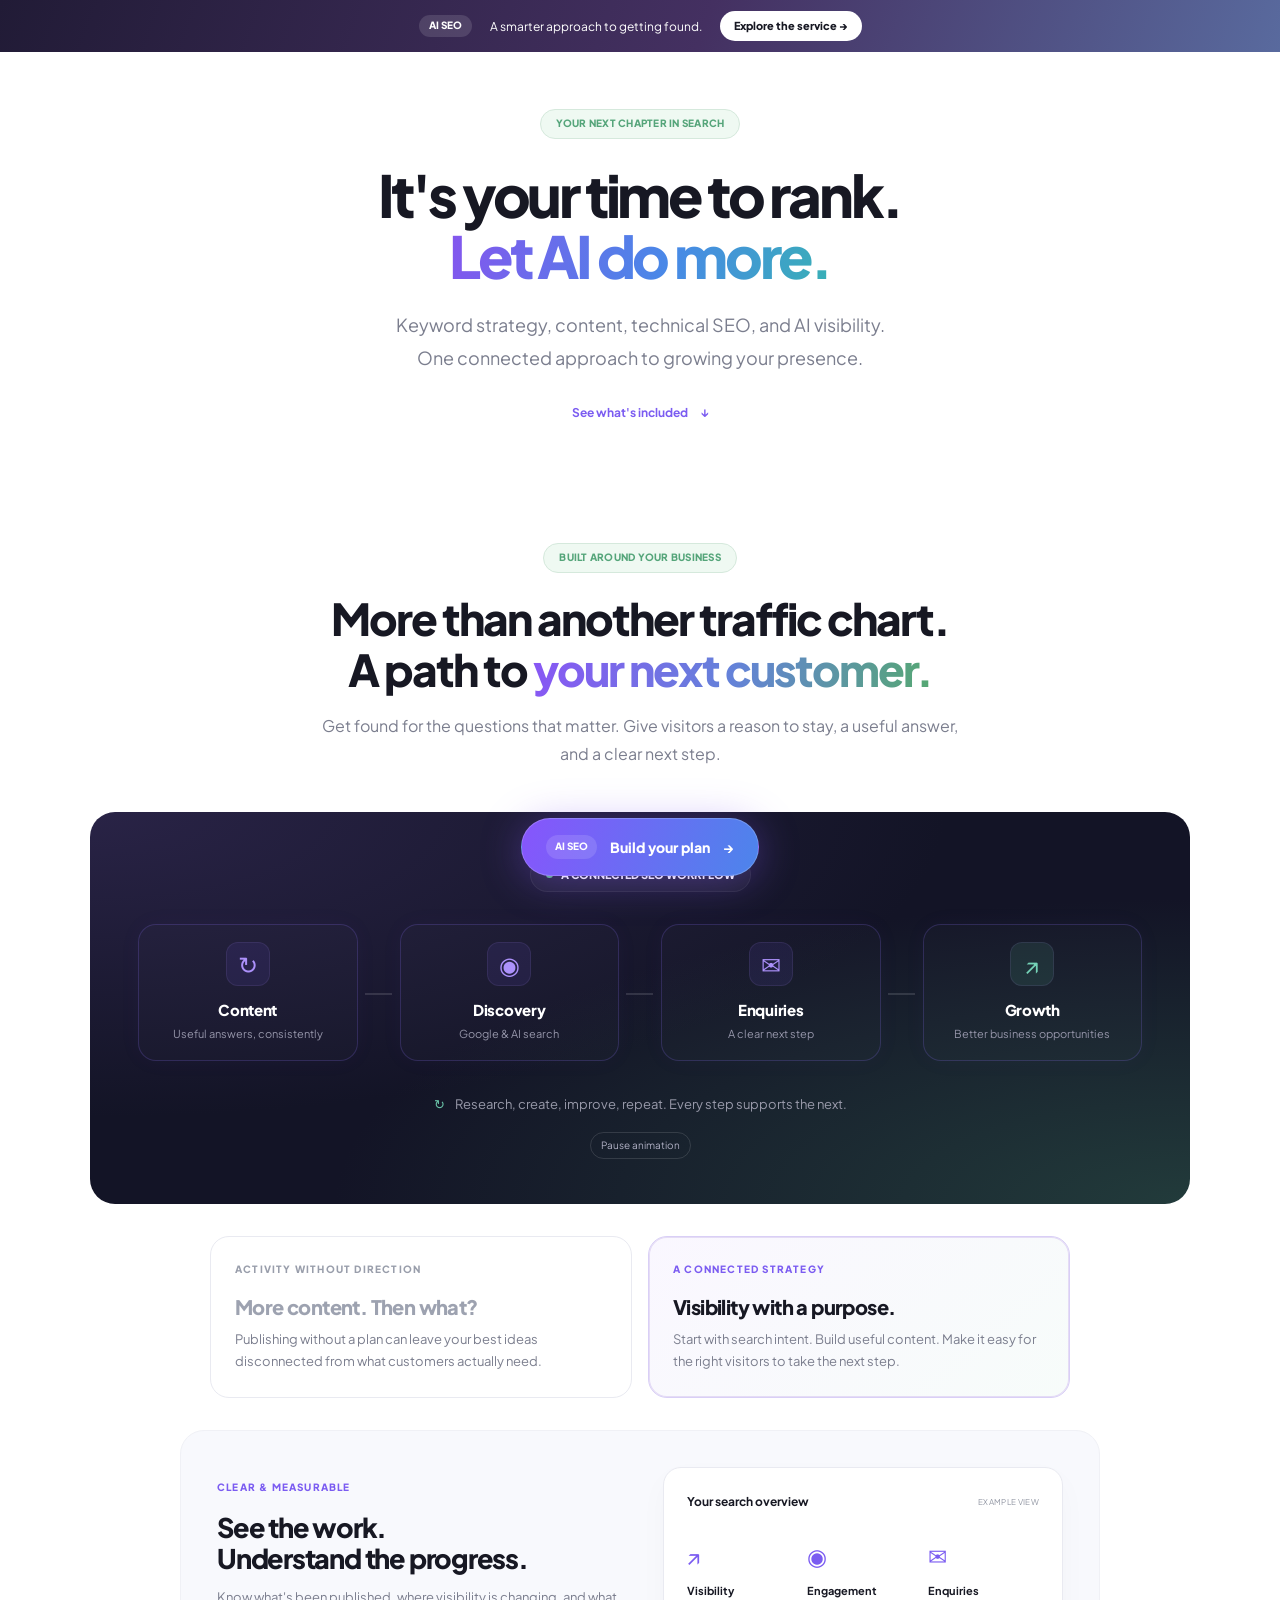
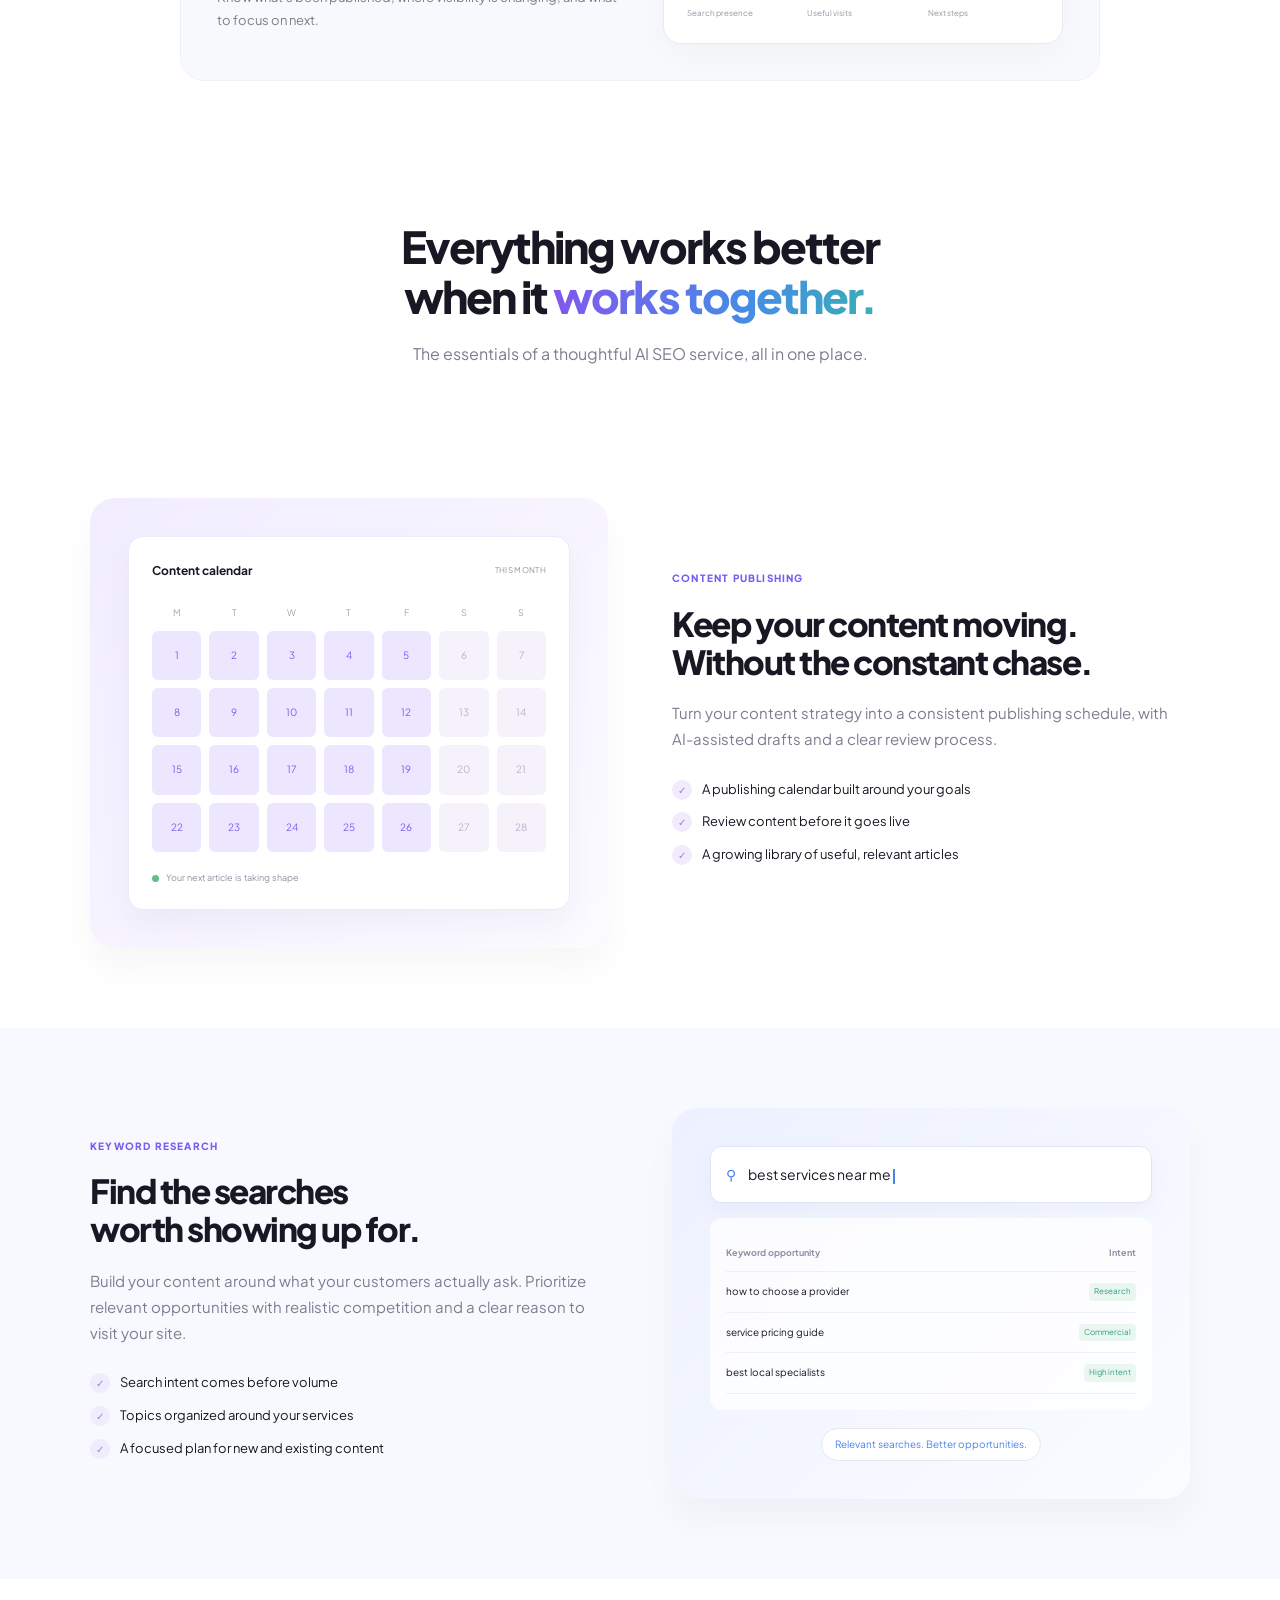
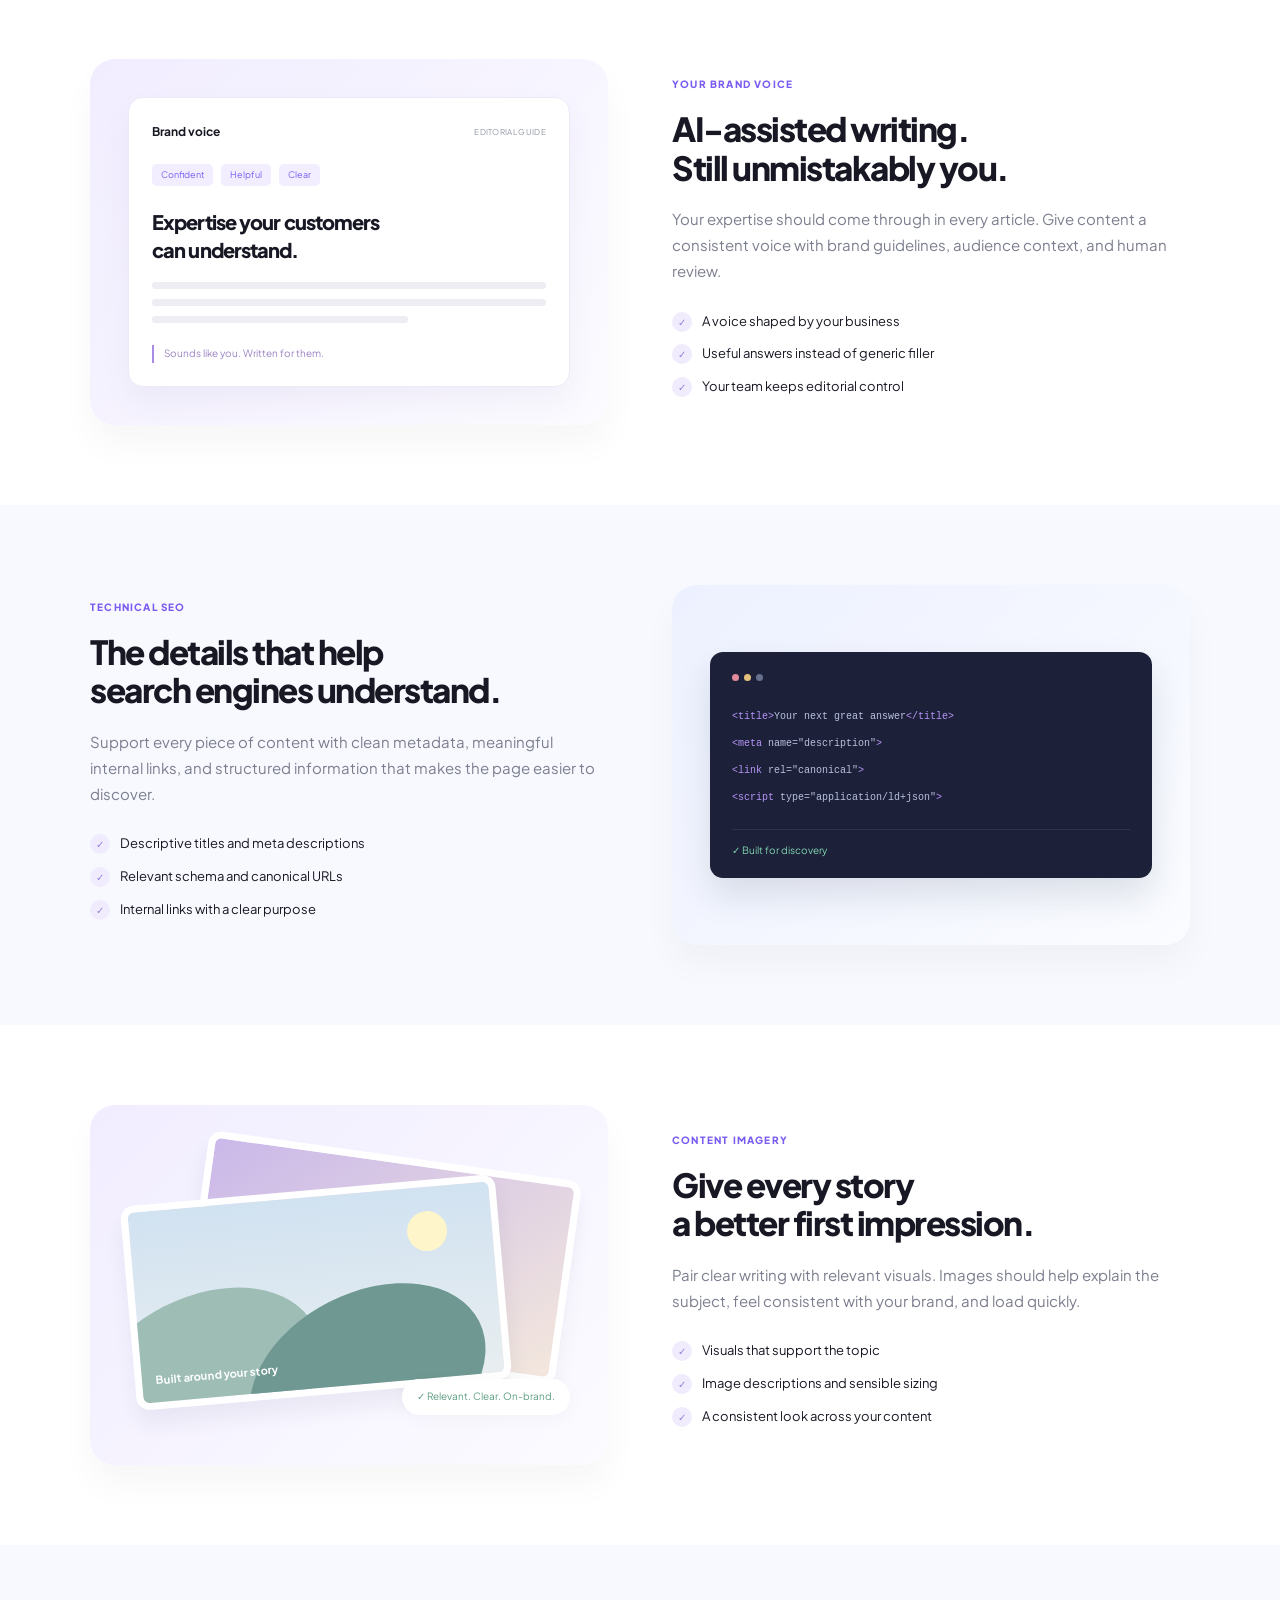
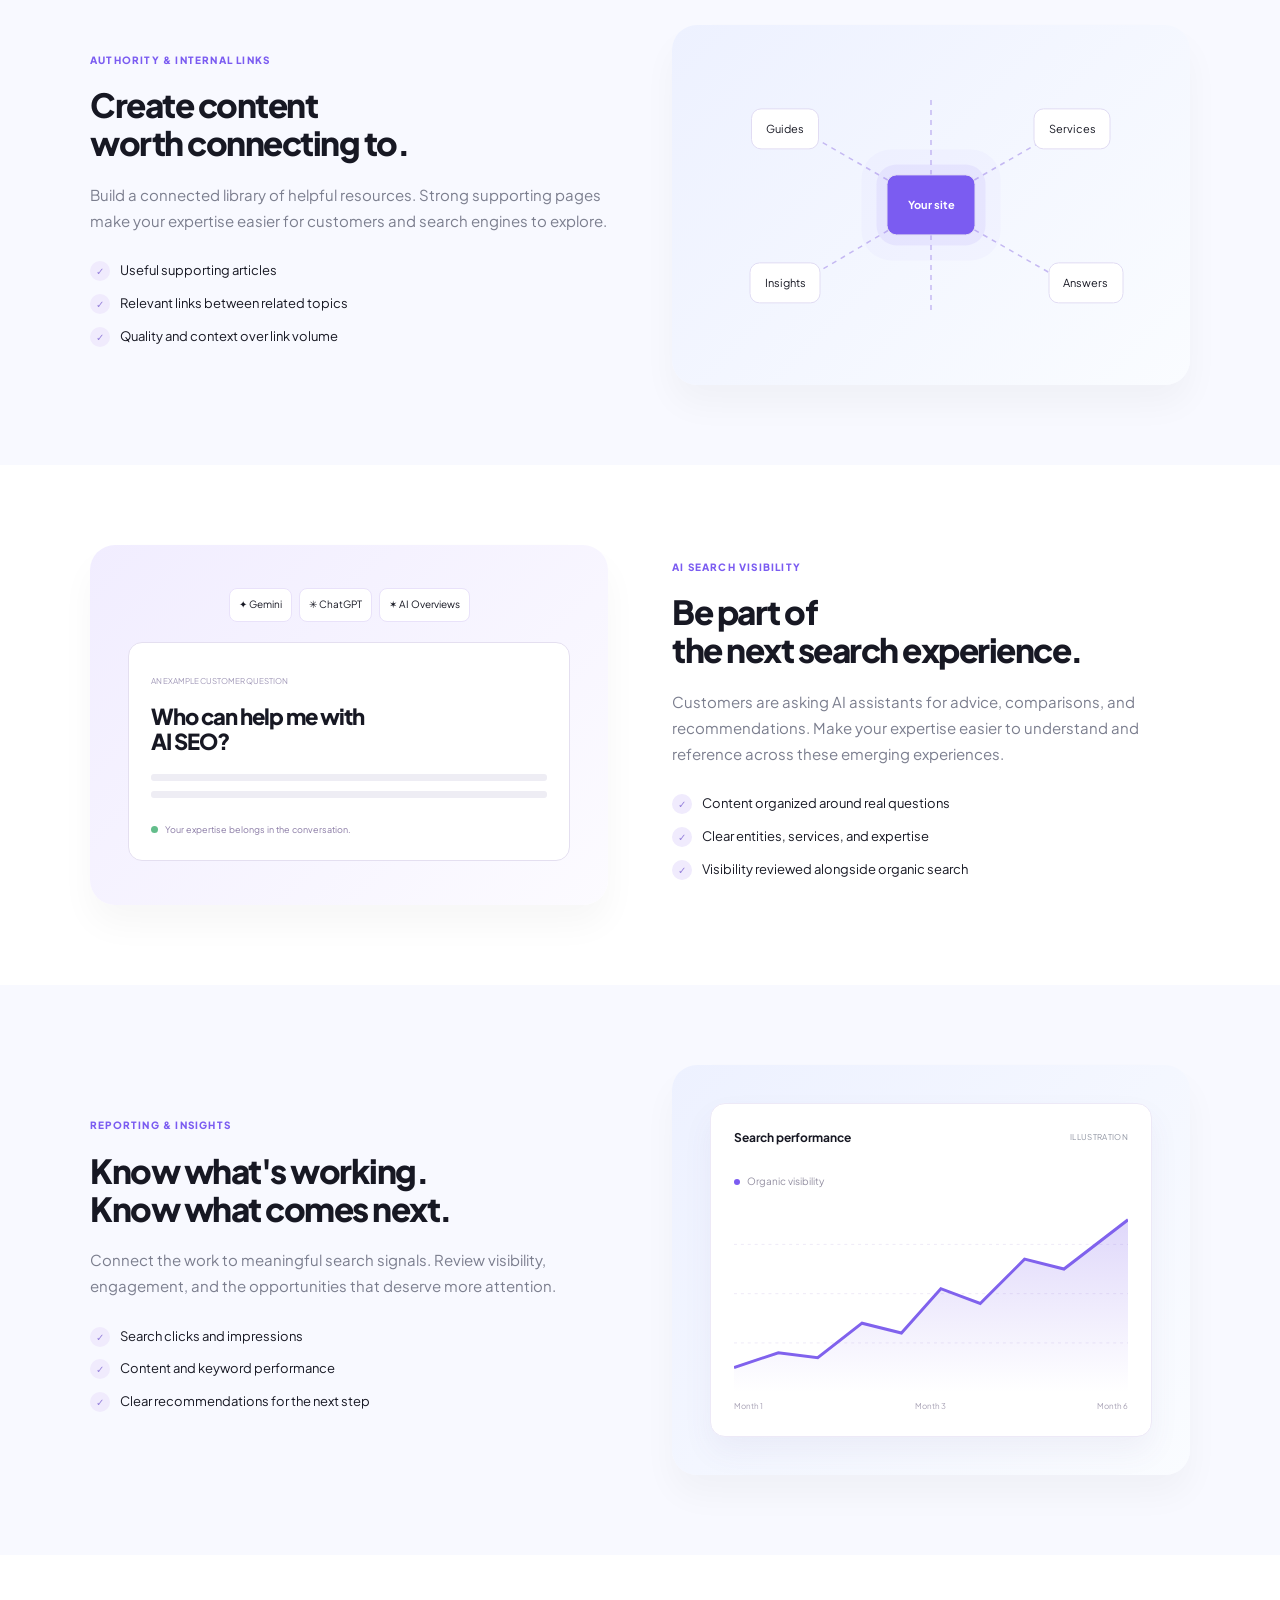
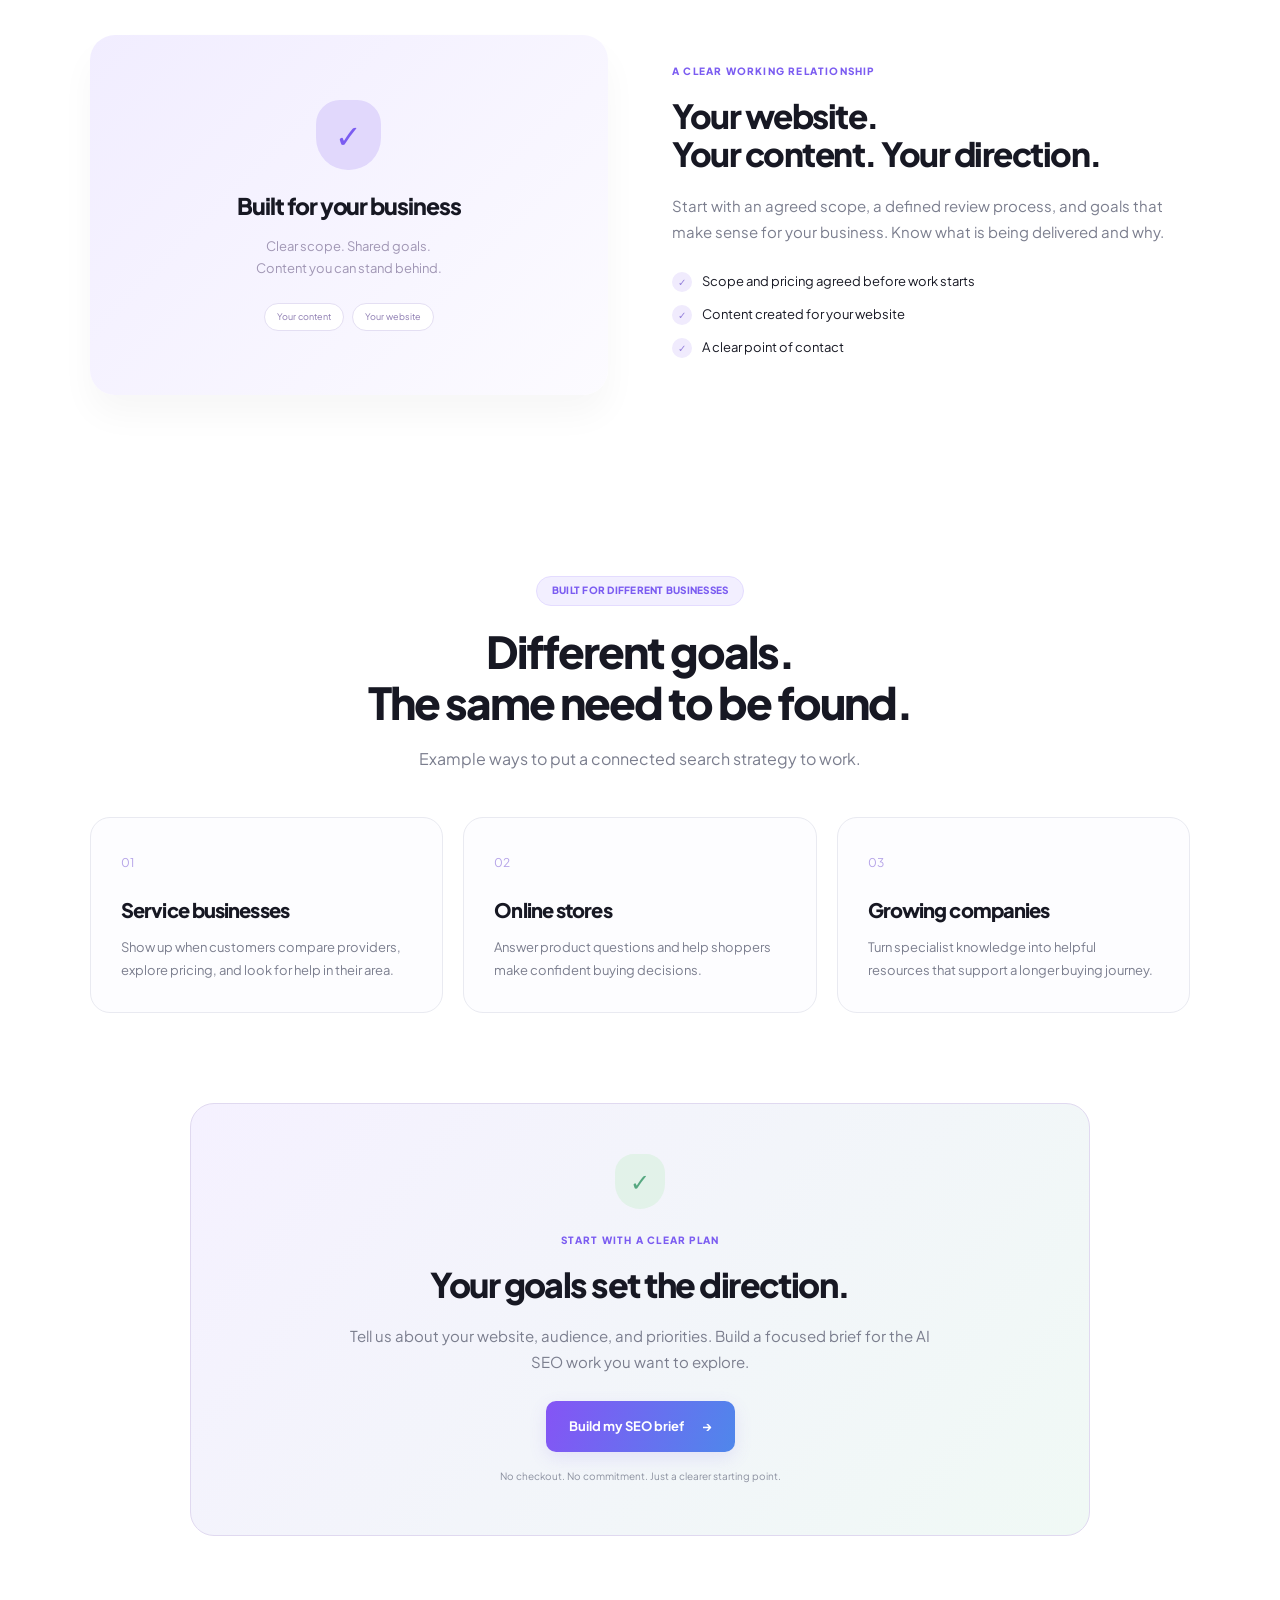
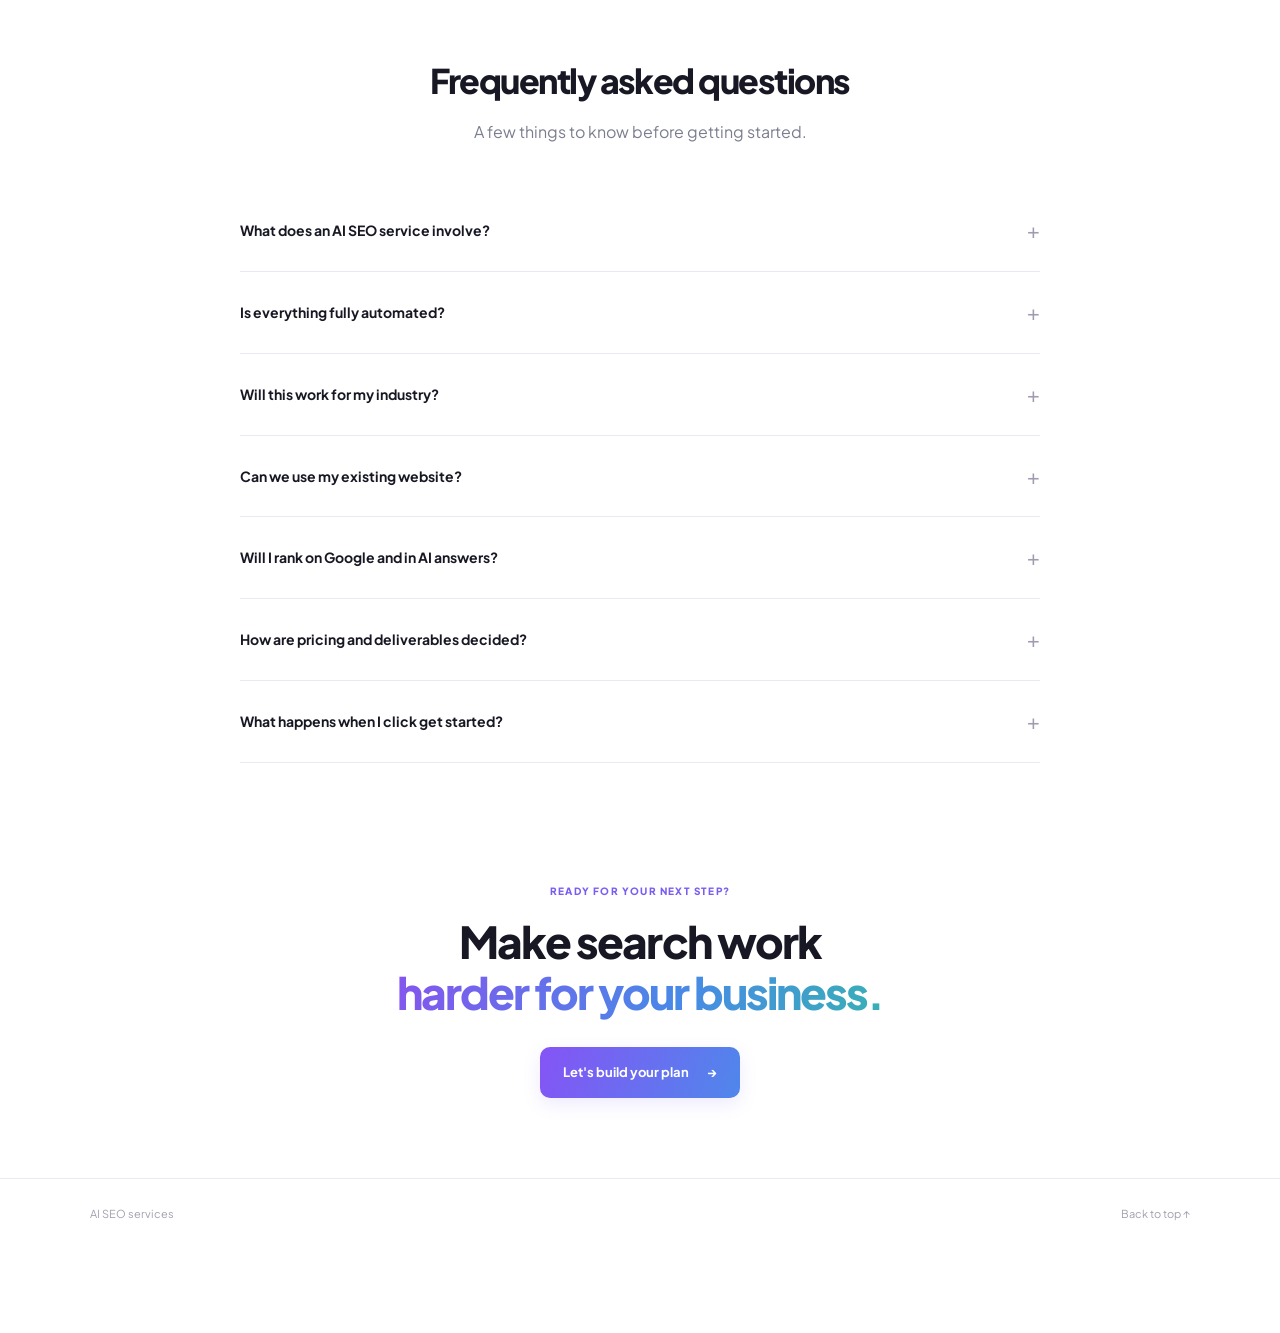
==== commit d8382d11: "feat: animate connected SEO workflow stages" ====
--- a/index.html
+++ b/index.html
@@ -27,6 +27,7 @@
 <span class="live-label"><i></i> A CONNECTED SEO WORKFLOW</span>
 <div class="stages"><div class="stage"><span class="stage-icon">&#8635;</span><h3>Content</h3><p>Useful answers, consistently</p></div><div class="stage"><span class="stage-icon">&#9673;</span><h3>Discovery</h3><p>Google & AI search</p></div><div class="stage"><span class="stage-icon">&#9993;</span><h3>Enquiries</h3><p>A clear next step</p></div><div class="stage"><span class="stage-icon">&#8599;</span><h3>Growth</h3><p>Better business opportunities</p></div></div>
 <p class="pipeline-note"><span>&#8635;</span> Research, create, improve, repeat. Every step supports the next.</p>
+<button class="workflow-toggle" type="button" aria-pressed="false">Pause animation</button>
 </div>
 <div class="comparison"><article><span class="eyebrow muted">ACTIVITY WITHOUT DIRECTION</span><h3>More content. Then what?</h3><p>Publishing without a plan can leave your best ideas disconnected from what customers actually need.</p></article><article><span class="eyebrow">A CONNECTED STRATEGY</span><h3>Visibility with a purpose.</h3><p>Start with search intent. Build useful content. Make it easy for the right visitors to take the next step.</p></article></div>
 <div class="report-panel"><div><span class="eyebrow">CLEAR & MEASURABLE</span><h3>See the work.<br>Understand the progress.</h3><p>Know what's been published, where visibility is changing, and what to focus on next.</p></div><div class="report-preview"><div class="mock-head"><b>Your search overview</b><span>EXAMPLE VIEW</span></div><div class="metrics"><div><i class="metric-icon">&#8599;</i><b>Visibility</b><small>Search presence</small></div><div><i class="metric-icon">&#9673;</i><b>Engagement</b><small>Useful visits</small></div><div><i class="metric-icon">&#9993;</i><b>Enquiries</b><small>Next steps</small></div></div></div></div>
--- a/style.css
+++ b/style.css
@@ -43,6 +43,43 @@
 .stage:last-child .stage-icon { color: #75d2b7; background: #58ba8c20; }
 .stage h3 { font-size: 15px; letter-spacing: -.02em; margin: 15px 0 5px; }
 .stage p { color: #9595a9; font-size: 11px; }
+.stage { --phase: 0s; --glow: #a98aff; animation: workflow-stage 8s var(--phase) ease-in-out infinite; }
+.stage:nth-child(2) { --phase: -6s; }
+.stage:nth-child(3) { --phase: -4s; }
+.stage:nth-child(4) { --phase: -2s; --glow: #75d2b7; }
+.stage-icon { animation: workflow-icon 8s var(--phase) ease-in-out infinite; }
+.stage:not(:last-child)::before {
+  content: "";
+  position: absolute;
+  top: calc(50% - 2px);
+  right: -13px;
+  width: 6px;
+  height: 6px;
+  border-radius: 50%;
+  background: var(--glow);
+  box-shadow: 0 0 10px var(--glow);
+  opacity: 0;
+  animation: workflow-signal 8s var(--phase) linear infinite;
+}
+.workflow-toggle { margin-top: 16px; padding: 4px 10px; border: 1px solid #ffffff20; border-radius: 20px; background: transparent; color: #b0b0c4; font-size: 10px; }
+.workflow-toggle:hover { color: white; border-color: #ffffff50; }
+.pipeline.is-paused .stage,
+.pipeline.is-paused .stage-icon,
+.pipeline.is-paused .stage::before { animation-play-state: paused; }
+@keyframes workflow-stage {
+  0%, 25%, 100% { border-color: #8d71ff35; box-shadow: 0 0 25px #7655d50a; }
+  5%, 19% { border-color: var(--glow); box-shadow: 0 0 22px -10px var(--glow), inset 0 0 25px #ffffff05; }
+}
+@keyframes workflow-icon {
+  0%, 25%, 100% { transform: translateY(0); }
+  7%, 18% { transform: translateY(-4px); }
+}
+@keyframes workflow-signal {
+  0%, 18% { opacity: 0; transform: translateX(0); }
+  20% { opacity: 1; transform: translateX(0); }
+  24% { opacity: 1; transform: translateX(24px); }
+  25%, 100% { opacity: 0; transform: translateX(24px); }
+}
 .pipeline-note { color: #999aaa; font-size: 13px; margin-top: 32px; }
 .pipeline-note span { color: #6ac3a8; padding-right: 8px; }
 .comparison { max-width: 860px; margin: 32px auto; display: grid; grid-template-columns: 1fr 1fr; gap: 16px; }
@@ -176,6 +213,7 @@
 @keyframes calendar-glow { 0%,80%,100% { background:#ede6ff; } 40% { background:#8866ed; color:white; } }
 @keyframes blink { 50% { opacity:0; } }
 @media (max-width: 850px) {
+  .stage:not(:last-child)::before { display: none; }
   .stages { gap: 15px; }.stage:not(:last-child)::after { display: none; }
   .pipeline { padding: 30px 22px; }
   .feature-grid { gap: 30px; }.feature-art { padding: 20px; min-height: 320px; }
@@ -200,6 +238,7 @@
   dialog { padding: 30px 22px; max-height: calc(100dvh - 30px); }
 }
 @media (prefers-reduced-motion: reduce) {
+  .workflow-toggle, .stage:not(:last-child)::before { display: none; }
   html { scroll-behavior: auto; }
   *,*::before,*::after { animation: none !important; transition: none !important; }
 }
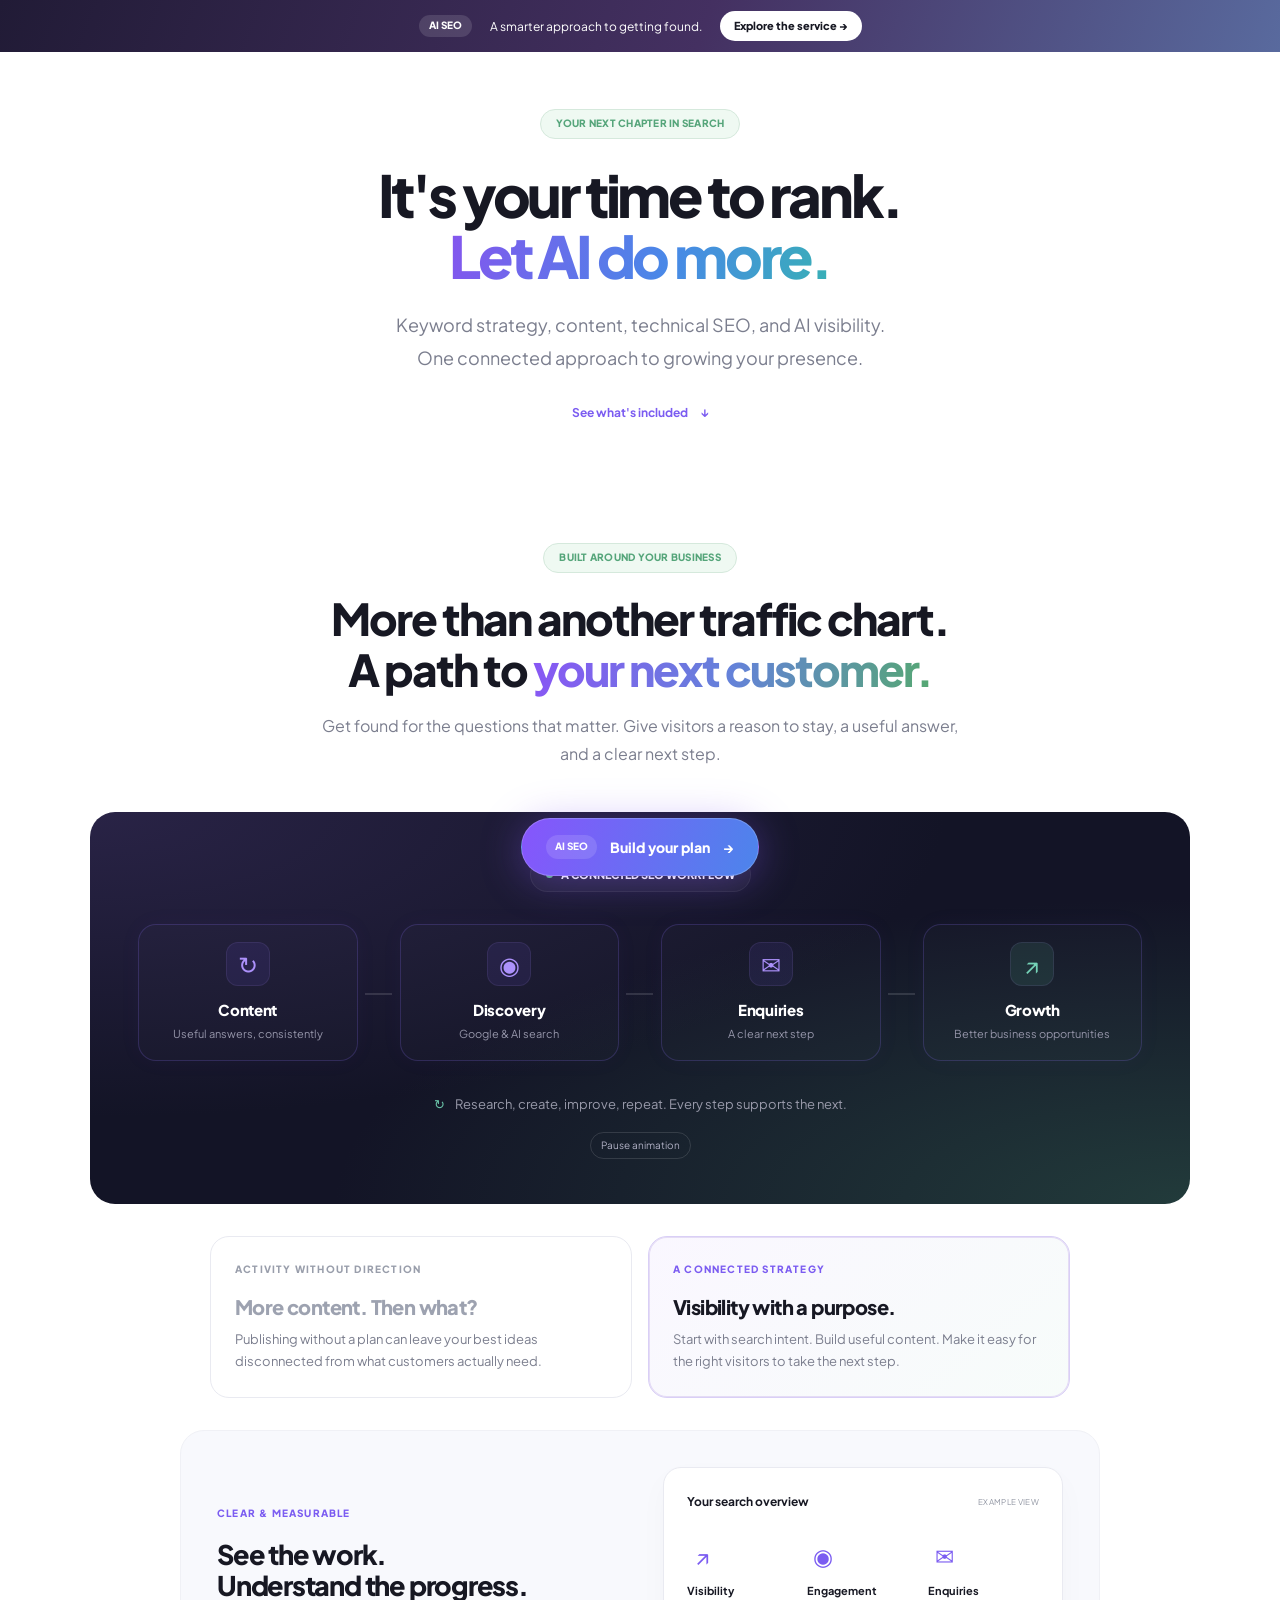
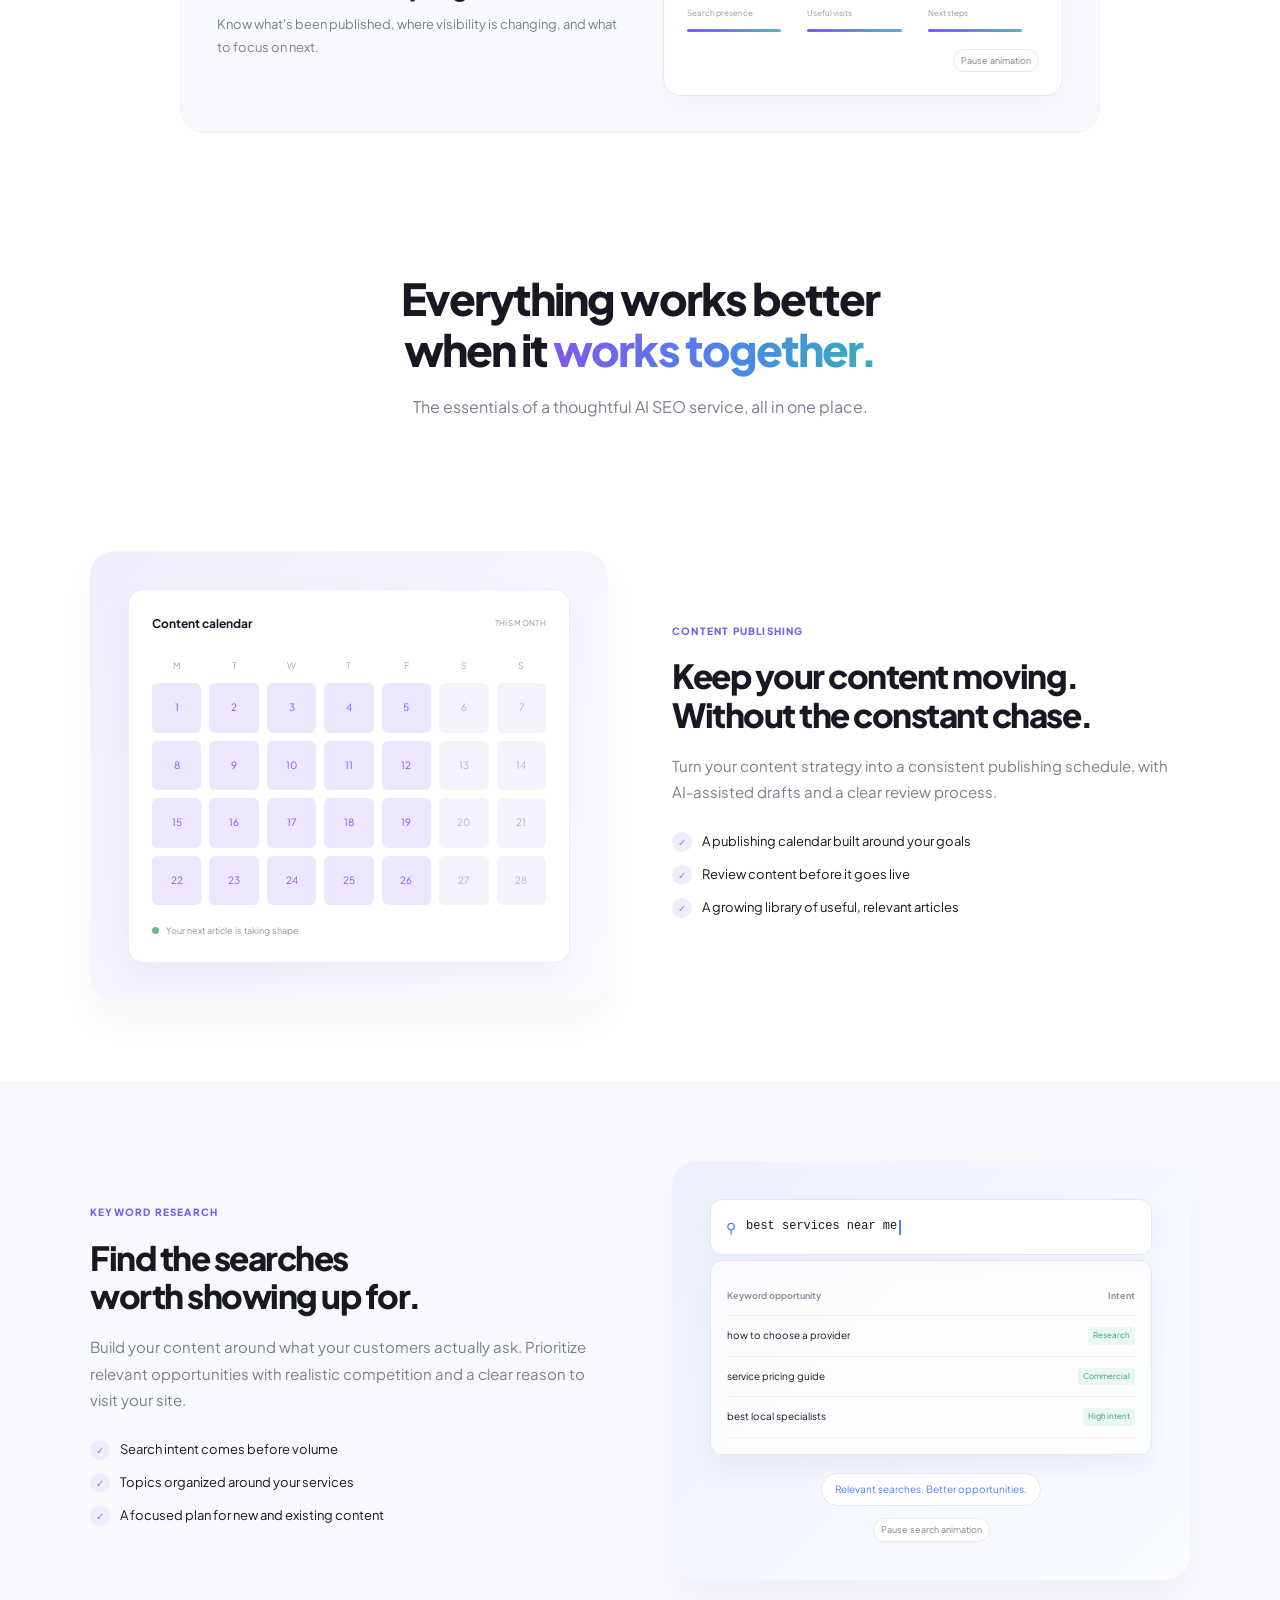
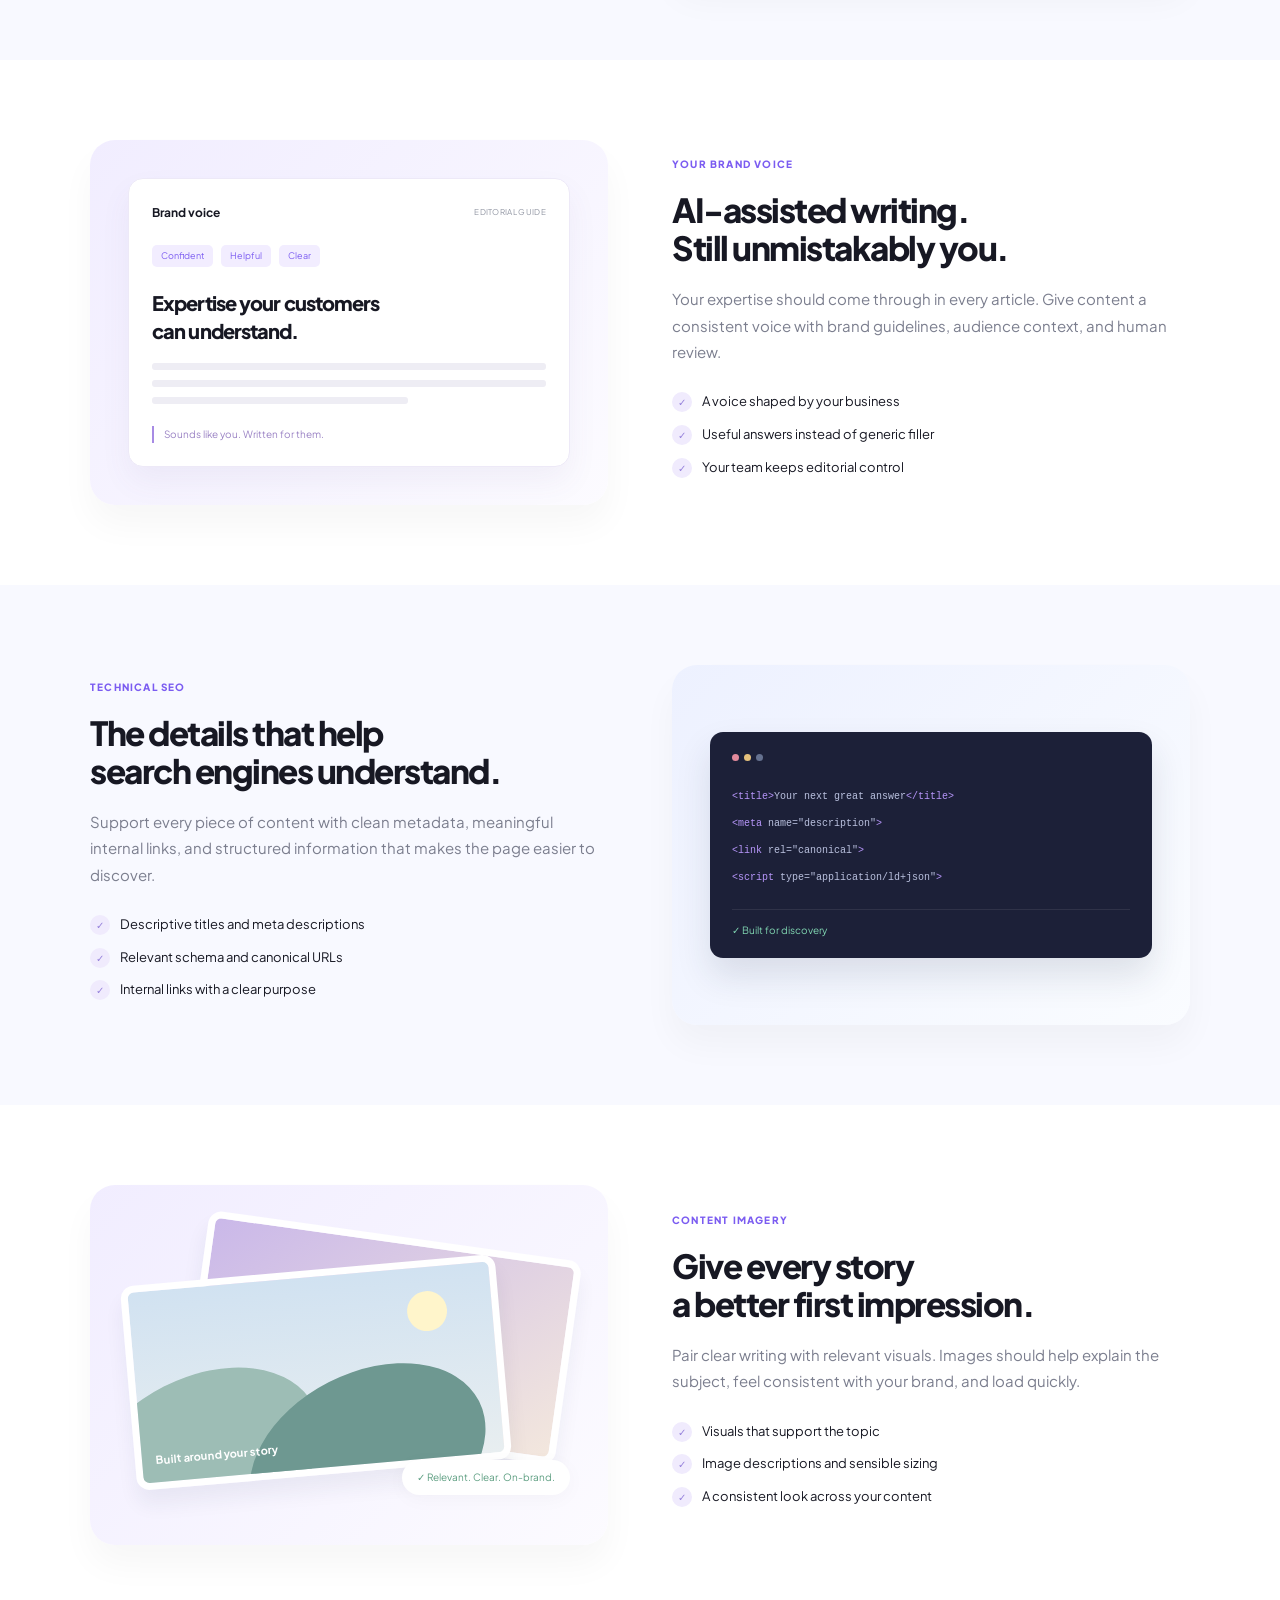
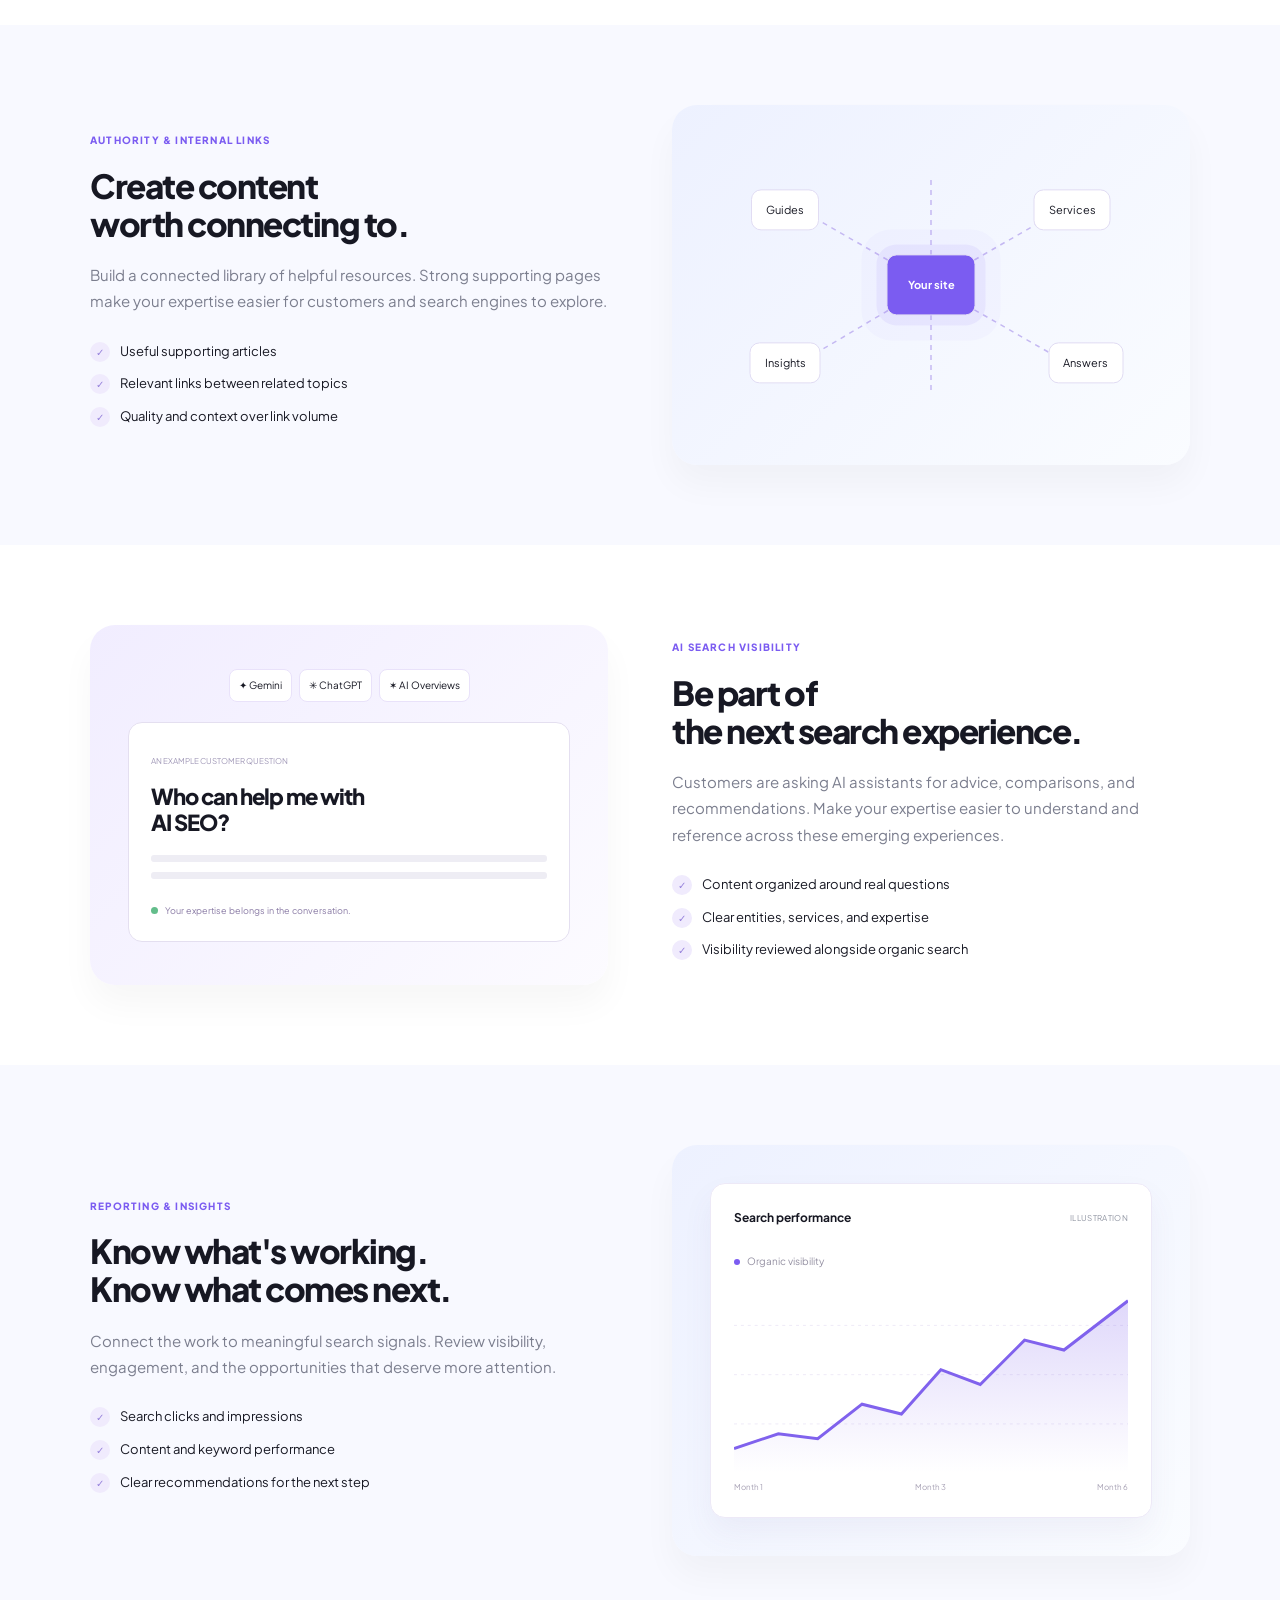
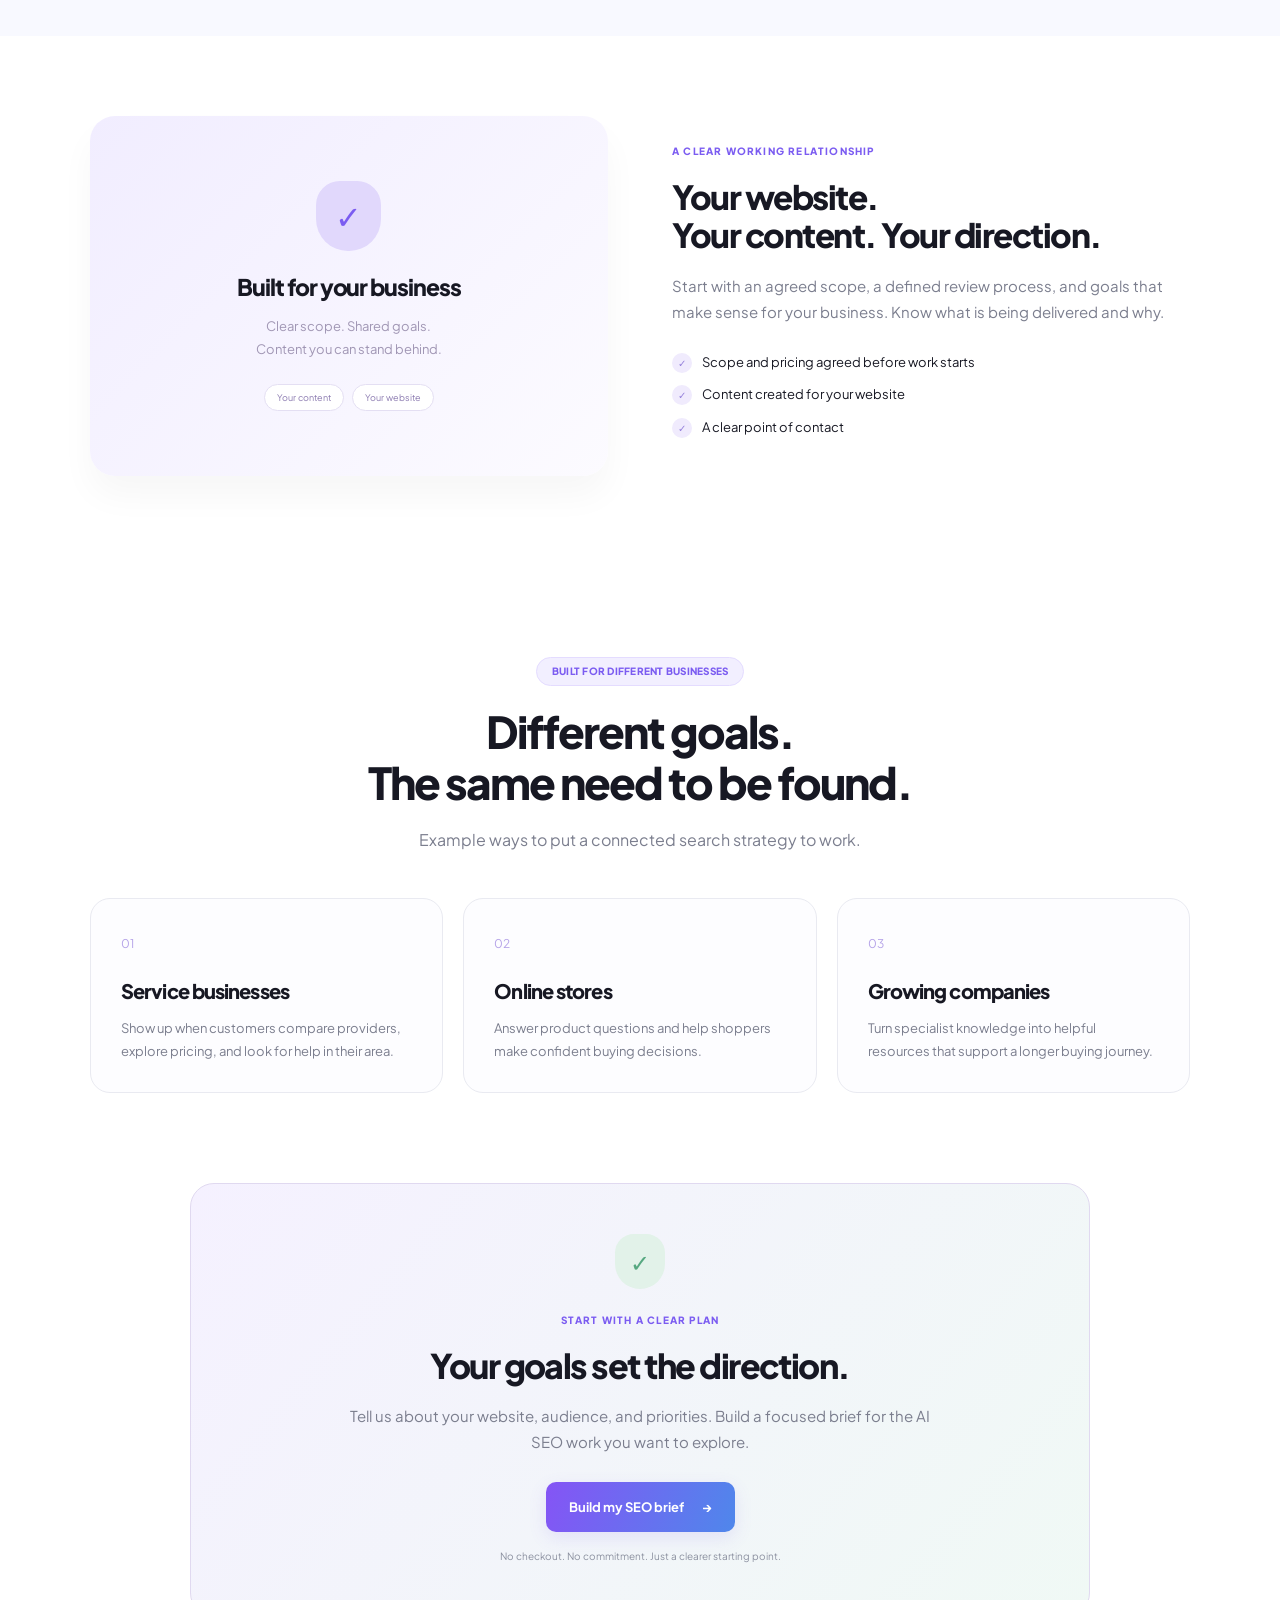
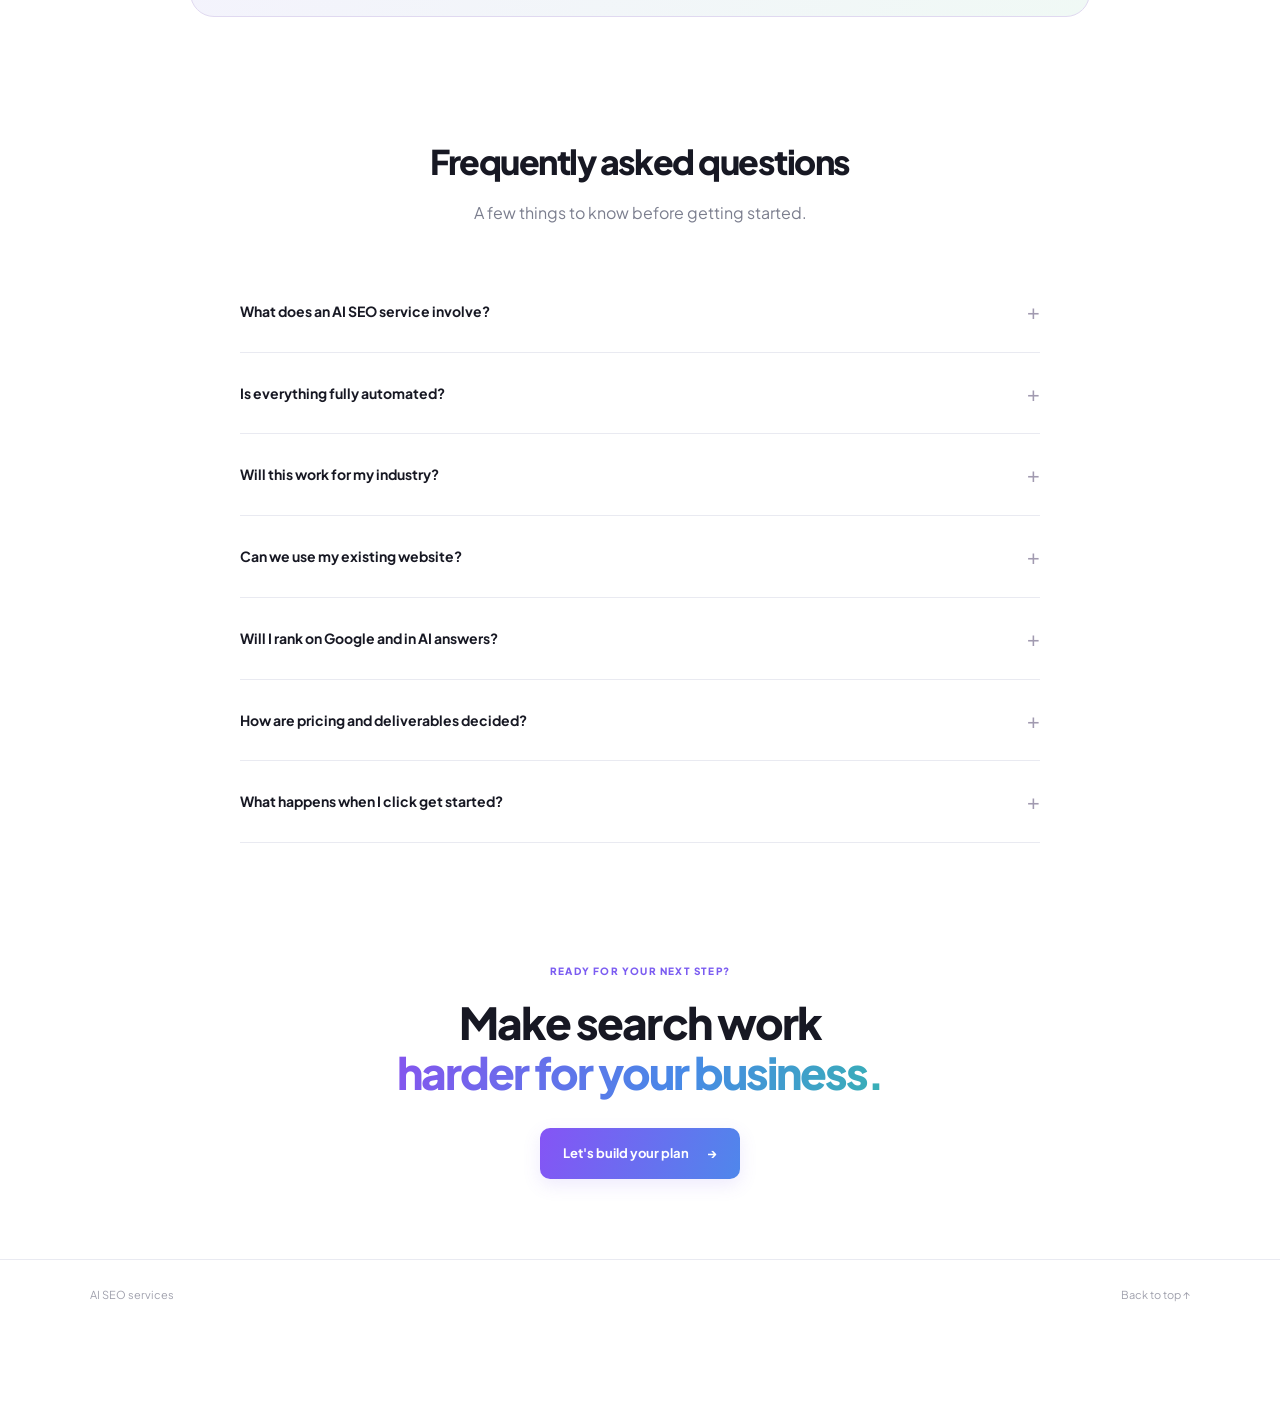
==== commit b3bbdc74: "feat: animate keyword search typing and suggestions" ====
--- a/index.html
+++ b/index.html
@@ -35,7 +35,7 @@
 <section id="features" class="features">
 <div class="section-heading container"><h2>Everything works better<br>when it <span class="gradient">works together.</span></h2><p>The essentials of a thoughtful AI SEO service, all in one place.</p></div>
 <section class="feature " id="publishing"><div class="container feature-grid"><div class="feature-art art-publishing" aria-label="Content publishing illustration"><div class="calendar"><div class="mock-head"><b>Content calendar</b><span>THIS MONTH</span></div><div class="week"><span>M</span><span>T</span><span>W</span><span>T</span><span>F</span><span>S</span><span>S</span></div><div class="days"><span class="filled" style="--delay:0s">1</span><span class="filled" style="--delay:0.07s">2</span><span class="filled" style="--delay:0.14s">3</span><span class="filled" style="--delay:0.21000000000000002s">4</span><span class="filled" style="--delay:0.28s">5</span><span class="" style="--delay:0.35000000000000003s">6</span><span class="" style="--delay:0.42000000000000004s">7</span><span class="filled" style="--delay:0.49000000000000005s">8</span><span class="filled" style="--delay:0.56s">9</span><span class="filled" style="--delay:0.6300000000000001s">10</span><span class="filled" style="--delay:0.7000000000000001s">11</span><span class="filled" style="--delay:0.77s">12</span><span class="" style="--delay:0.8400000000000001s">13</span><span class="" style="--delay:0.9100000000000001s">14</span><span class="filled" style="--delay:0.9800000000000001s">15</span><span class="filled" style="--delay:1.05s">16</span><span class="filled" style="--delay:1.12s">17</span><span class="filled" style="--delay:1.1900000000000002s">18</span><span class="filled" style="--delay:1.2600000000000002s">19</span><span class="" style="--delay:1.33s">20</span><span class="" style="--delay:1.4000000000000001s">21</span><span class="filled" style="--delay:1.4700000000000002s">22</span><span class="filled" style="--delay:1.54s">23</span><span class="filled" style="--delay:1.61s">24</span><span class="filled" style="--delay:1.6800000000000002s">25</span><span class="filled" style="--delay:1.7500000000000002s">26</span><span class="" style="--delay:1.8200000000000003s">27</span><span class="" style="--delay:1.8900000000000001s">28</span></div><div class="mock-foot"><i></i> Your next article is taking shape</div></div></div><div class="feature-copy"><span class="eyebrow">Content publishing</span><h3>Keep your content moving.<br>Without the constant chase.</h3><p>Turn your content strategy into a consistent publishing schedule, with AI-assisted drafts and a clear review process.</p><ul><li>A publishing calendar built around your goals</li><li>Review content before it goes live</li><li>A growing library of useful, relevant articles</li></ul></div></div></section>
-<section class="feature alternate" id="keywords"><div class="container feature-grid"><div class="feature-art art-keywords" aria-label="Keyword research illustration"><div class="search-box"><span>&#9906;</span> best services near me <i class="cursor"></i></div><div class="keyword-table"><div><b>Keyword opportunity</b><b>Intent</b></div><div><span>how to choose a provider</span><em>Research</em></div><div><span>service pricing guide</span><em>Commercial</em></div><div><span>best local specialists</span><em>High intent</em></div></div><div class="float-note">Relevant searches. Better opportunities.</div></div><div class="feature-copy"><span class="eyebrow">Keyword research</span><h3>Find the searches<br>worth showing up for.</h3><p>Build your content around what your customers actually ask. Prioritize relevant opportunities with realistic competition and a clear reason to visit your site.</p><ul><li>Search intent comes before volume</li><li>Topics organized around your services</li><li>A focused plan for new and existing content</li></ul></div></div></section>
+<section class="feature alternate" id="keywords"><div class="container feature-grid"><div class="feature-art art-keywords" aria-label="Keyword research illustration"><div class="search-box" role="img" aria-label="Someone typing best services near me"><span aria-hidden="true">&#9906;</span><span class="search-query" aria-hidden="true">best services near me</span><i class="cursor" aria-hidden="true"></i></div><div class="keyword-table"><div><b>Keyword opportunity</b><b>Intent</b></div><div><span>how to choose a provider</span><em>Research</em></div><div><span>service pricing guide</span><em>Commercial</em></div><div><span>best local specialists</span><em>High intent</em></div></div><div class="float-note">Relevant searches. Better opportunities.</div><button class="search-toggle overview-toggle" type="button" aria-pressed="false">Pause search animation</button></div><div class="feature-copy"><span class="eyebrow">Keyword research</span><h3>Find the searches<br>worth showing up for.</h3><p>Build your content around what your customers actually ask. Prioritize relevant opportunities with realistic competition and a clear reason to visit your site.</p><ul><li>Search intent comes before volume</li><li>Topics organized around your services</li><li>A focused plan for new and existing content</li></ul></div></div></section>
 <section class="feature " id="voice"><div class="container feature-grid"><div class="feature-art art-voice" aria-label="Your brand voice illustration"><div class="document"><div class="mock-head"><b>Brand voice</b><span>EDITORIAL GUIDE</span></div><div class="voice-tags"><span>Confident</span><span>Helpful</span><span>Clear</span></div><h4>Expertise your customers<br>can understand.</h4><div class="line"></div><div class="line"></div><div class="line short"></div><div class="annotation">Sounds like you. Written for them.</div></div></div><div class="feature-copy"><span class="eyebrow">Your brand voice</span><h3>AI-assisted writing.<br>Still unmistakably you.</h3><p>Your expertise should come through in every article. Give content a consistent voice with brand guidelines, audience context, and human review.</p><ul><li>A voice shaped by your business</li><li>Useful answers instead of generic filler</li><li>Your team keeps editorial control</li></ul></div></div></section>
 <section class="feature alternate" id="technical"><div class="container feature-grid"><div class="feature-art art-technical" aria-label="Technical SEO illustration"><div class="code"><div class="window-dots"><i></i><i></i><i></i></div><p><span>&lt;title&gt;</span>Your next great answer<span>&lt;/title&gt;</span></p><p><span>&lt;meta</span> name="description"<span>&gt;</span></p><p><span>&lt;link</span> rel="canonical"<span>&gt;</span></p><p><span>&lt;script</span> type="application/ld+json"<span>&gt;</span></p><div class="code-status">&#10003; Built for discovery</div></div></div><div class="feature-copy"><span class="eyebrow">Technical SEO</span><h3>The details that help<br>search engines understand.</h3><p>Support every piece of content with clean metadata, meaningful internal links, and structured information that makes the page easier to discover.</p><ul><li>Descriptive titles and meta descriptions</li><li>Relevant schema and canonical URLs</li><li>Internal links with a clear purpose</li></ul></div></div></section>
 <section class="feature " id="imagery"><div class="container feature-grid"><div class="feature-art art-imagery" aria-label="Content imagery illustration"><div class="image-stack"><div class="landscape rear"></div><div class="landscape front"><div class="sun"></div><div class="hill"></div><div class="hill second"></div><span>Built around your story</span></div><div class="image-tag">&#10003; Relevant. Clear. On-brand.</div></div></div><div class="feature-copy"><span class="eyebrow">Content imagery</span><h3>Give every story<br>a better first impression.</h3><p>Pair clear writing with relevant visuals. Images should help explain the subject, feel consistent with your brand, and load quickly.</p><ul><li>Visuals that support the topic</li><li>Image descriptions and sensible sizing</li><li>A consistent look across your content</li></ul></div></div></section>
--- a/style.css
+++ b/style.css
@@ -101,6 +101,27 @@
 .metrics b { font-size: 11px; }
 .metrics small { font-size: 8px; color: #9499a5; }
 .metric-icon { font-style: normal; color: var(--purple); font-size: 23px; }
+.metrics > div { --metric-delay: 0s; position: relative; padding-bottom: 12px; }
+.metrics > div:nth-child(2) { --metric-delay: -4s; }
+.metrics > div:nth-child(3) { --metric-delay: -2s; }
+.metrics .metric-icon { width: 32px; border-radius: 8px; text-align: center; animation: metric-highlight 6s var(--metric-delay) ease-in-out infinite; }
+.metrics > div::before,
+.metrics > div::after { content: ""; position: absolute; bottom: 0; left: 0; width: 85%; height: 3px; border-radius: 3px; }
+.metrics > div::before { background: #eeeaf8; }
+.metrics > div::after { background: linear-gradient(90deg, var(--purple), #56b4c5); transform-origin: left; animation: metric-activity 6s var(--metric-delay) ease-in-out infinite; }
+.overview-toggle { display: block; margin: 17px 0 0 auto; padding: 3px 7px; border: 1px solid var(--line); border-radius: 12px; color: var(--muted); background: white; font-size: 9px; }
+.overview-toggle:hover { color: var(--purple); border-color: #cbbbf4; }
+.report-preview.is-paused .metric-icon,
+.report-preview.is-paused .metrics > div::after { animation-play-state: paused; }
+@keyframes metric-highlight {
+  0%, 33%, 100% { transform: translateY(0); background: transparent; box-shadow: 0 0 0 transparent; }
+  8%, 24% { transform: translateY(-3px); background: #f1ebff; box-shadow: 0 4px 12px #7b5cf120; }
+}
+@keyframes metric-activity {
+  0% { transform: scaleX(.12); opacity: .4; }
+  26% { transform: scaleX(1); opacity: 1; }
+  38%, 100% { transform: scaleX(.12); opacity: .4; }
+}
 .features { padding-top: 120px; }
 .features>.section-heading { margin-bottom: 50px; }
 .feature { padding: 80px 0; }
@@ -128,6 +149,37 @@
 .keyword-table b { color: #8d91a3; font-size: 9px; }
 .keyword-table em { font-style: normal; color: #329f7c; background: #eaf7f0; padding: 1px 5px; border-radius: 4px; font-size: 8px; }
 .float-note { background: white; border: 1px solid #e6e7ef; font-size: 10px; border-radius: 20px; padding: 7px 13px; margin-top: 18px; color: var(--blue); }
+.art-keywords .search-box { display: flex; align-items: center; min-height: 56px; }
+.search-box .search-query { display: inline-block; overflow: hidden; white-space: nowrap; width: 21ch; margin: 0; color: var(--ink); font: 12px/1.8 monospace; animation: search-typing 8s infinite; }
+.art-keywords .cursor { flex-shrink: 0; margin-left: 2px; }
+.art-keywords .keyword-table { margin-top: 5px; border: 1px solid #e0e6f7; box-shadow: 0 14px 25px #7182a518; transform-origin: top; animation: search-dropdown 8s ease infinite; }
+.art-keywords .keyword-table > div { animation: search-suggestion 8s ease infinite; }
+.art-keywords .keyword-table > div:nth-child(3) { animation-name: search-suggestion-two; }
+.art-keywords .keyword-table > div:nth-child(4) { animation-name: search-suggestion-three; }
+.art-keywords .search-toggle { margin: 12px 0 0; }
+.art-keywords.is-paused *, .art-keywords.is-paused *::after { animation-play-state: paused; }
+@keyframes search-typing {
+  0%, 8% { width: 0; }
+  8% { animation-timing-function: steps(21, end); }
+  39%, 94% { width: 21ch; }
+  95%, 100% { width: 0; }
+}
+@keyframes search-dropdown {
+  0%, 42%, 96%, 100% { opacity: 0; transform: translateY(-10px) scaleY(.96); }
+  48%, 92% { opacity: 1; transform: translateY(0) scaleY(1); }
+}
+@keyframes search-suggestion {
+  0%, 44%, 96%, 100% { opacity: 0; transform: translateY(-5px); }
+  50%, 92% { opacity: 1; transform: translateY(0); }
+}
+@keyframes search-suggestion-two {
+  0%, 47%, 96%, 100% { opacity: 0; transform: translateY(-5px); }
+  53%, 92% { opacity: 1; transform: translateY(0); }
+}
+@keyframes search-suggestion-three {
+  0%, 50%, 96%, 100% { opacity: 0; transform: translateY(-5px); }
+  56%, 92% { opacity: 1; transform: translateY(0); }
+}
 .voice-tags { display: flex; gap: 8px; margin: 22px 0; }
 .voice-tags span { font-size: 9px; padding: 3px 9px; color: var(--purple); border-radius: 5px; background: #f2edff; }
 .document h4 { font-size: 20px; margin: 18px 0; line-height: 1.4; }
@@ -238,6 +290,9 @@
   dialog { padding: 30px 22px; max-height: calc(100dvh - 30px); }
 }
 @media (prefers-reduced-motion: reduce) {
+  .search-toggle { display: none; }
+  .overview-toggle { display: none; }
+  .metrics > div::after { transform: scaleX(.45); opacity: .5; }
   .workflow-toggle, .stage:not(:last-child)::before { display: none; }
   html { scroll-behavior: auto; }
   *,*::before,*::after { animation: none !important; transition: none !important; }
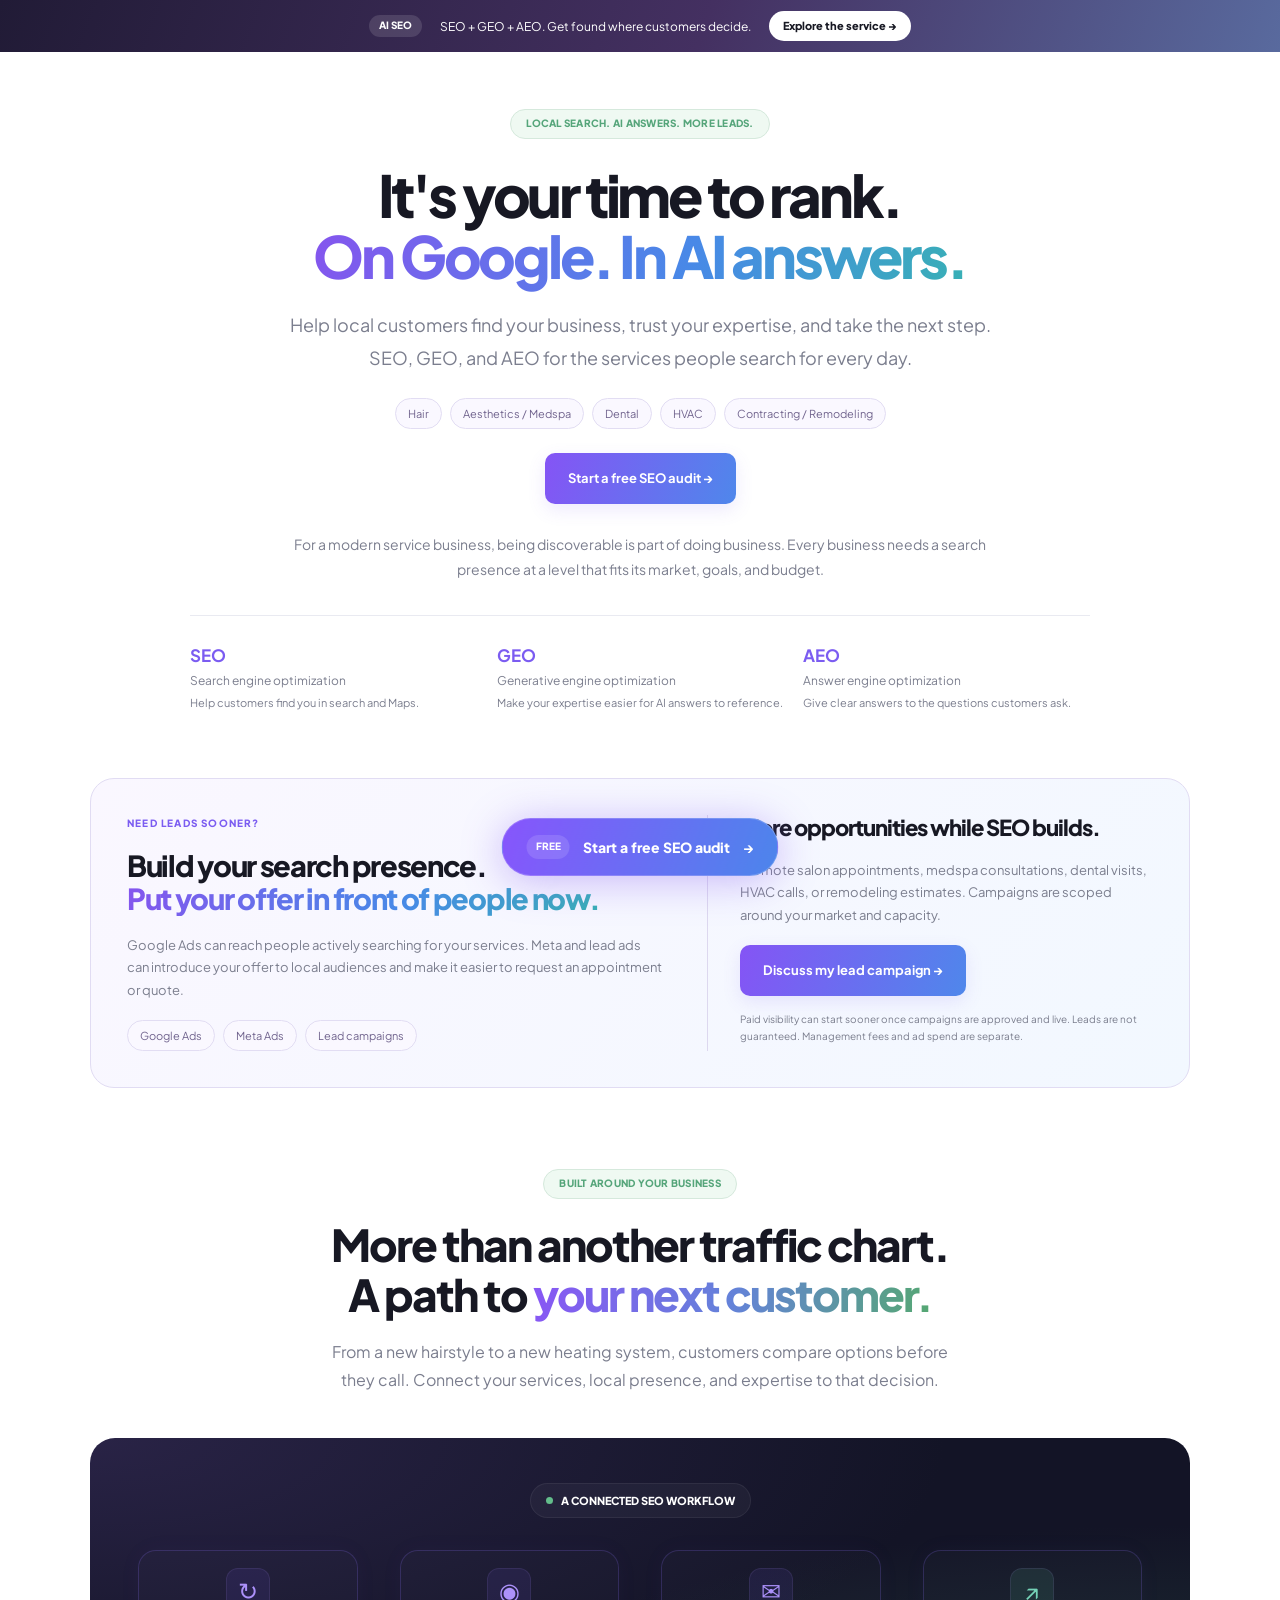
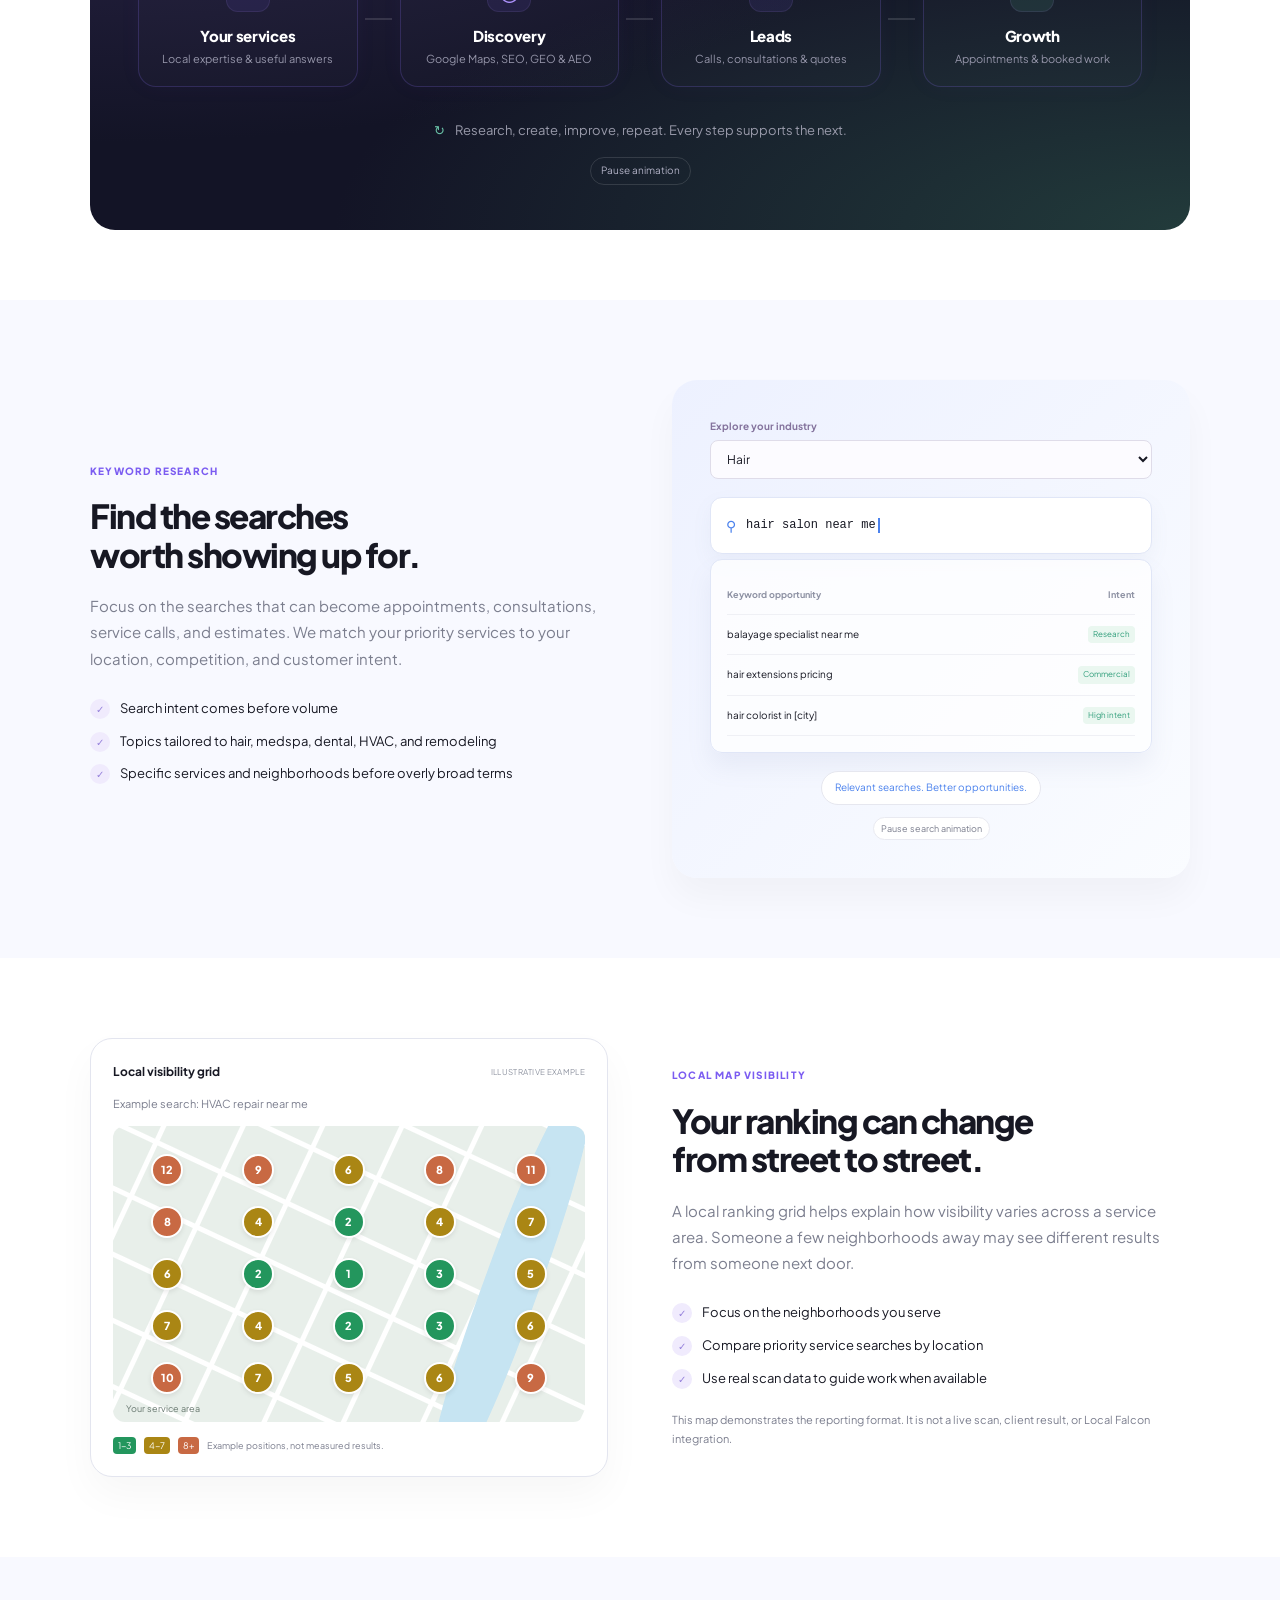
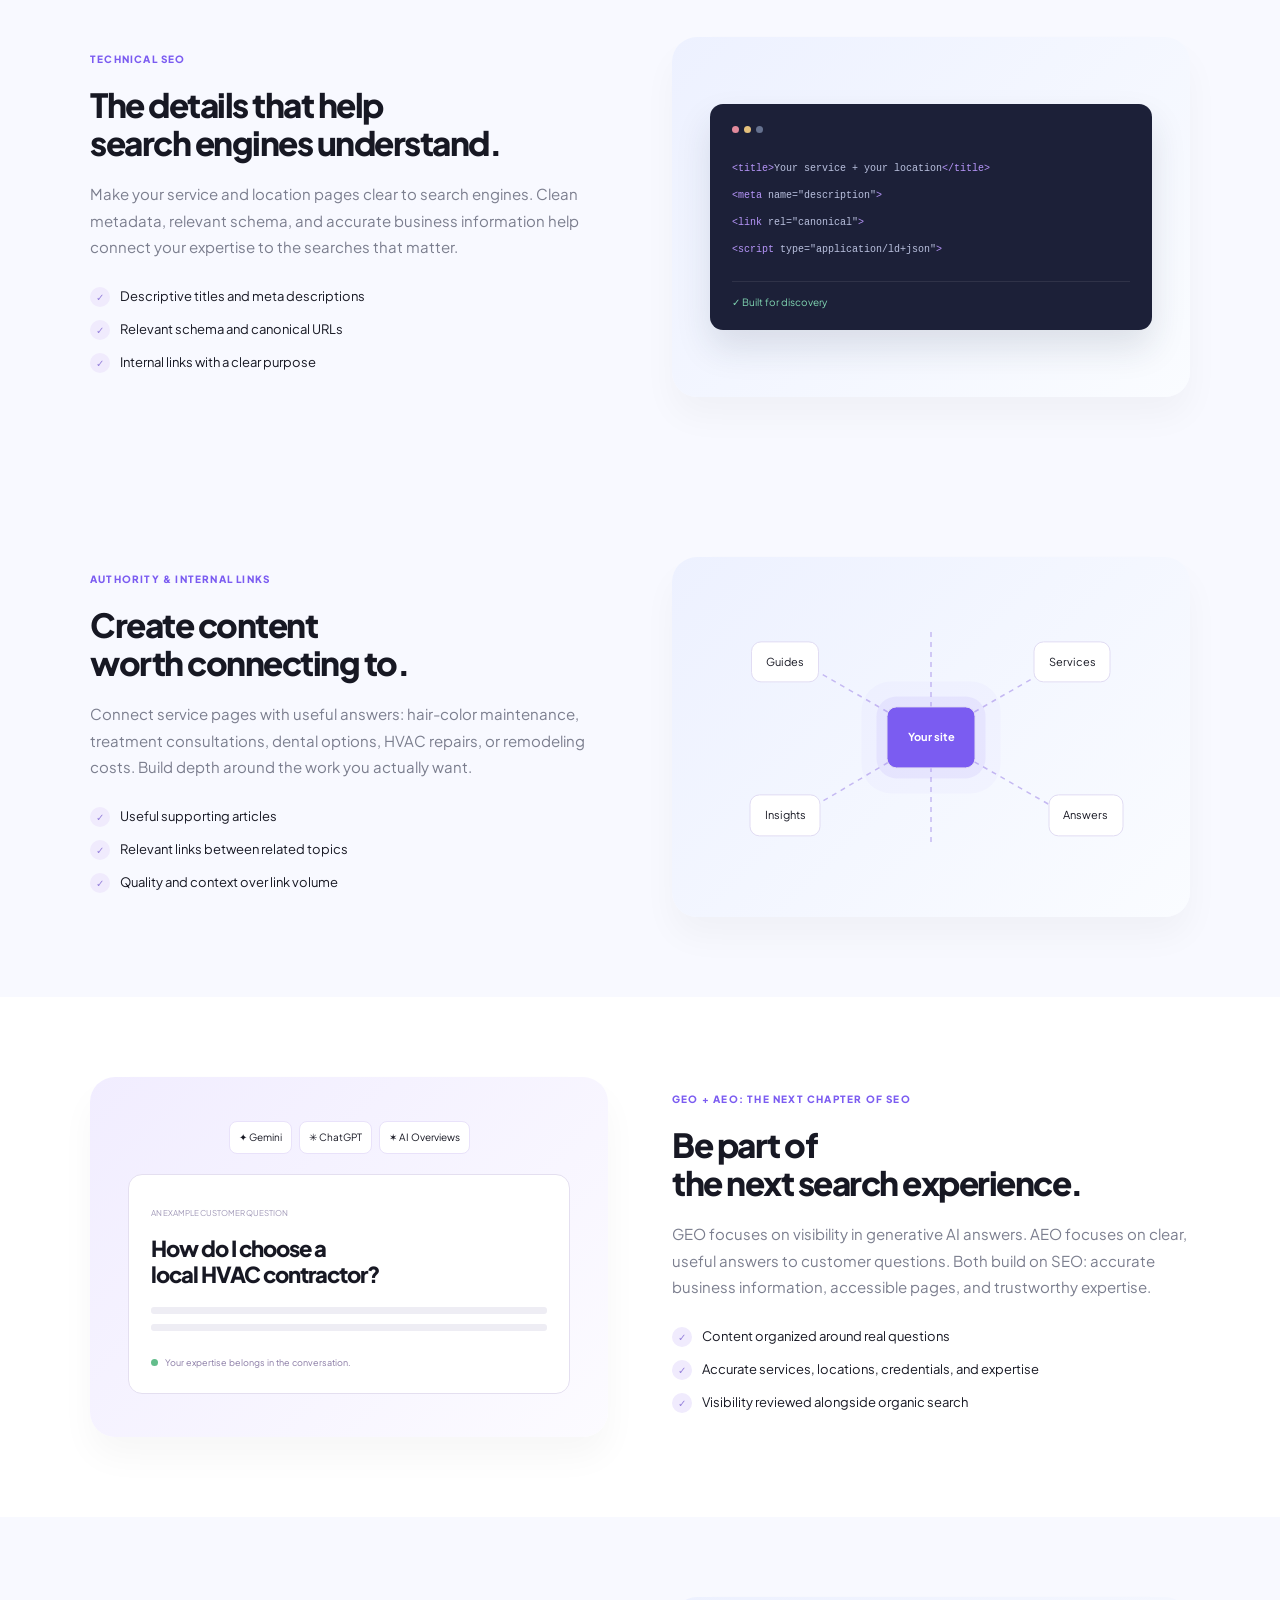
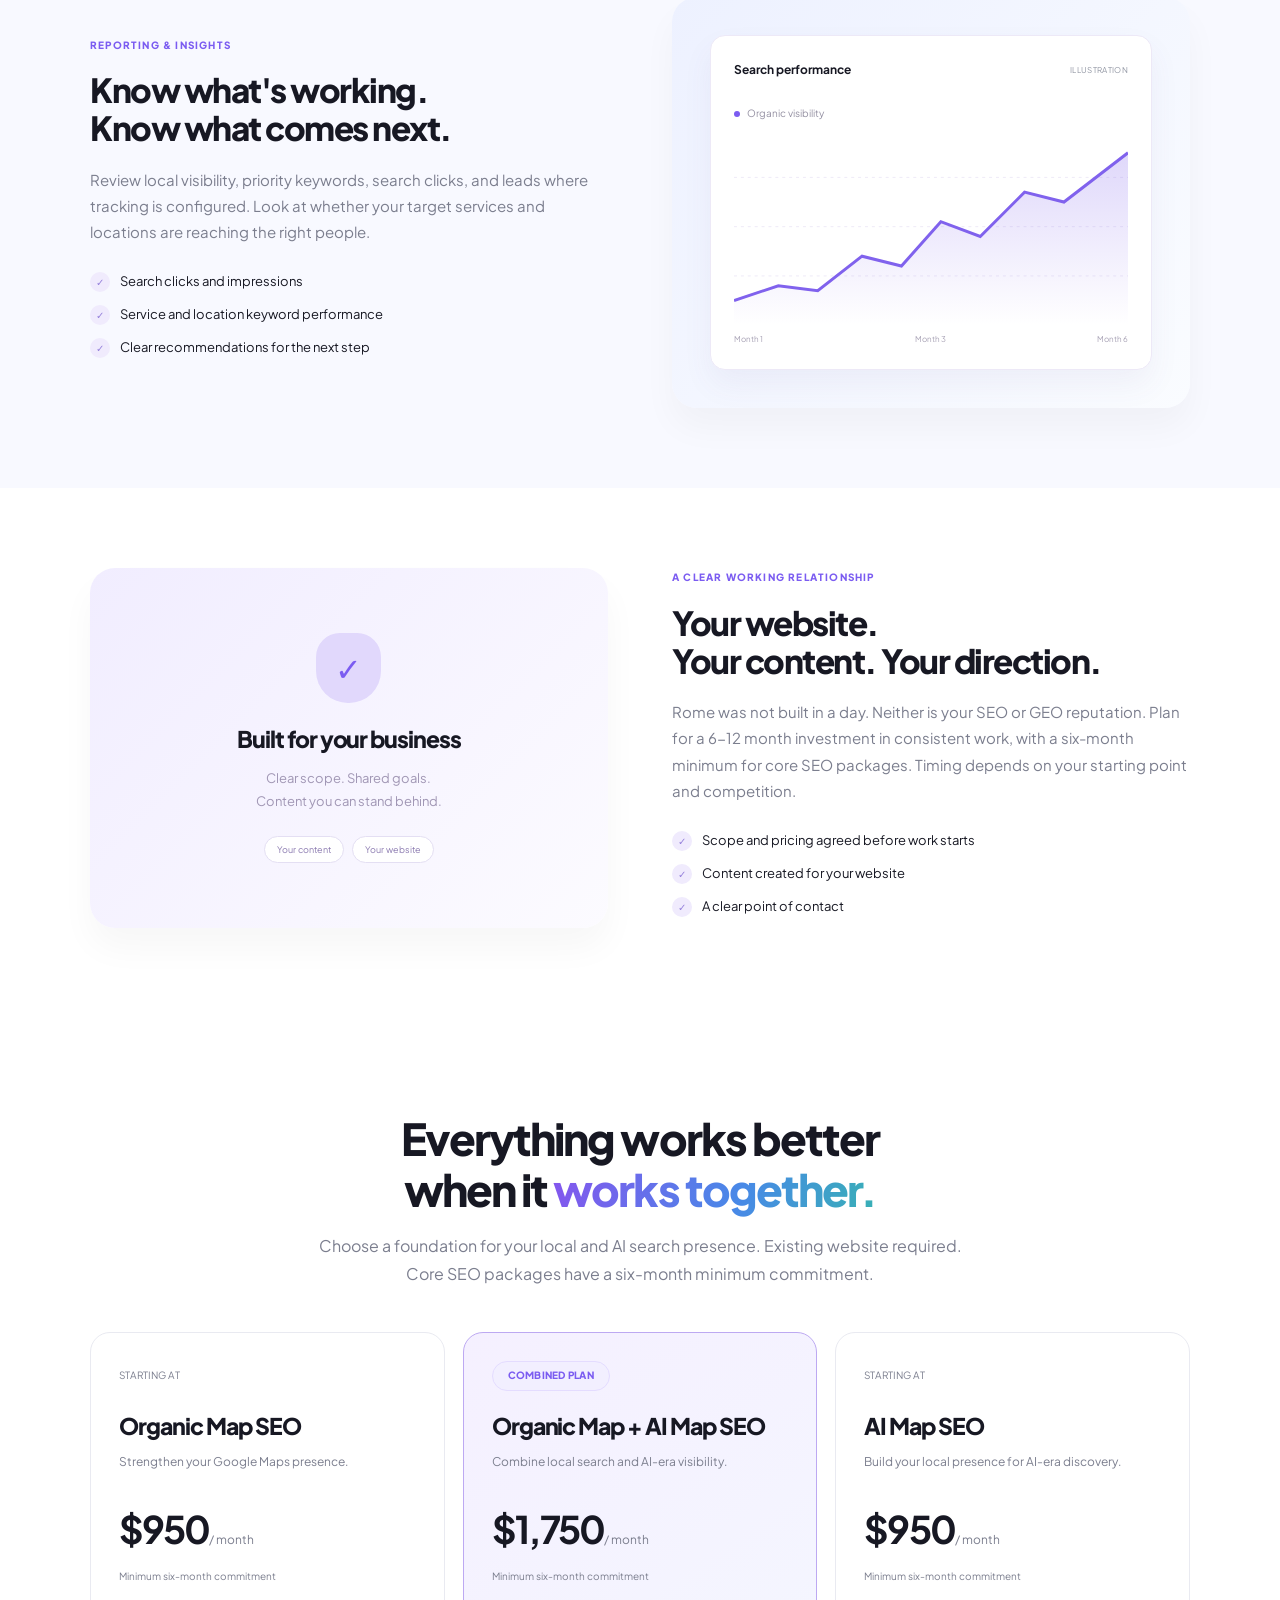
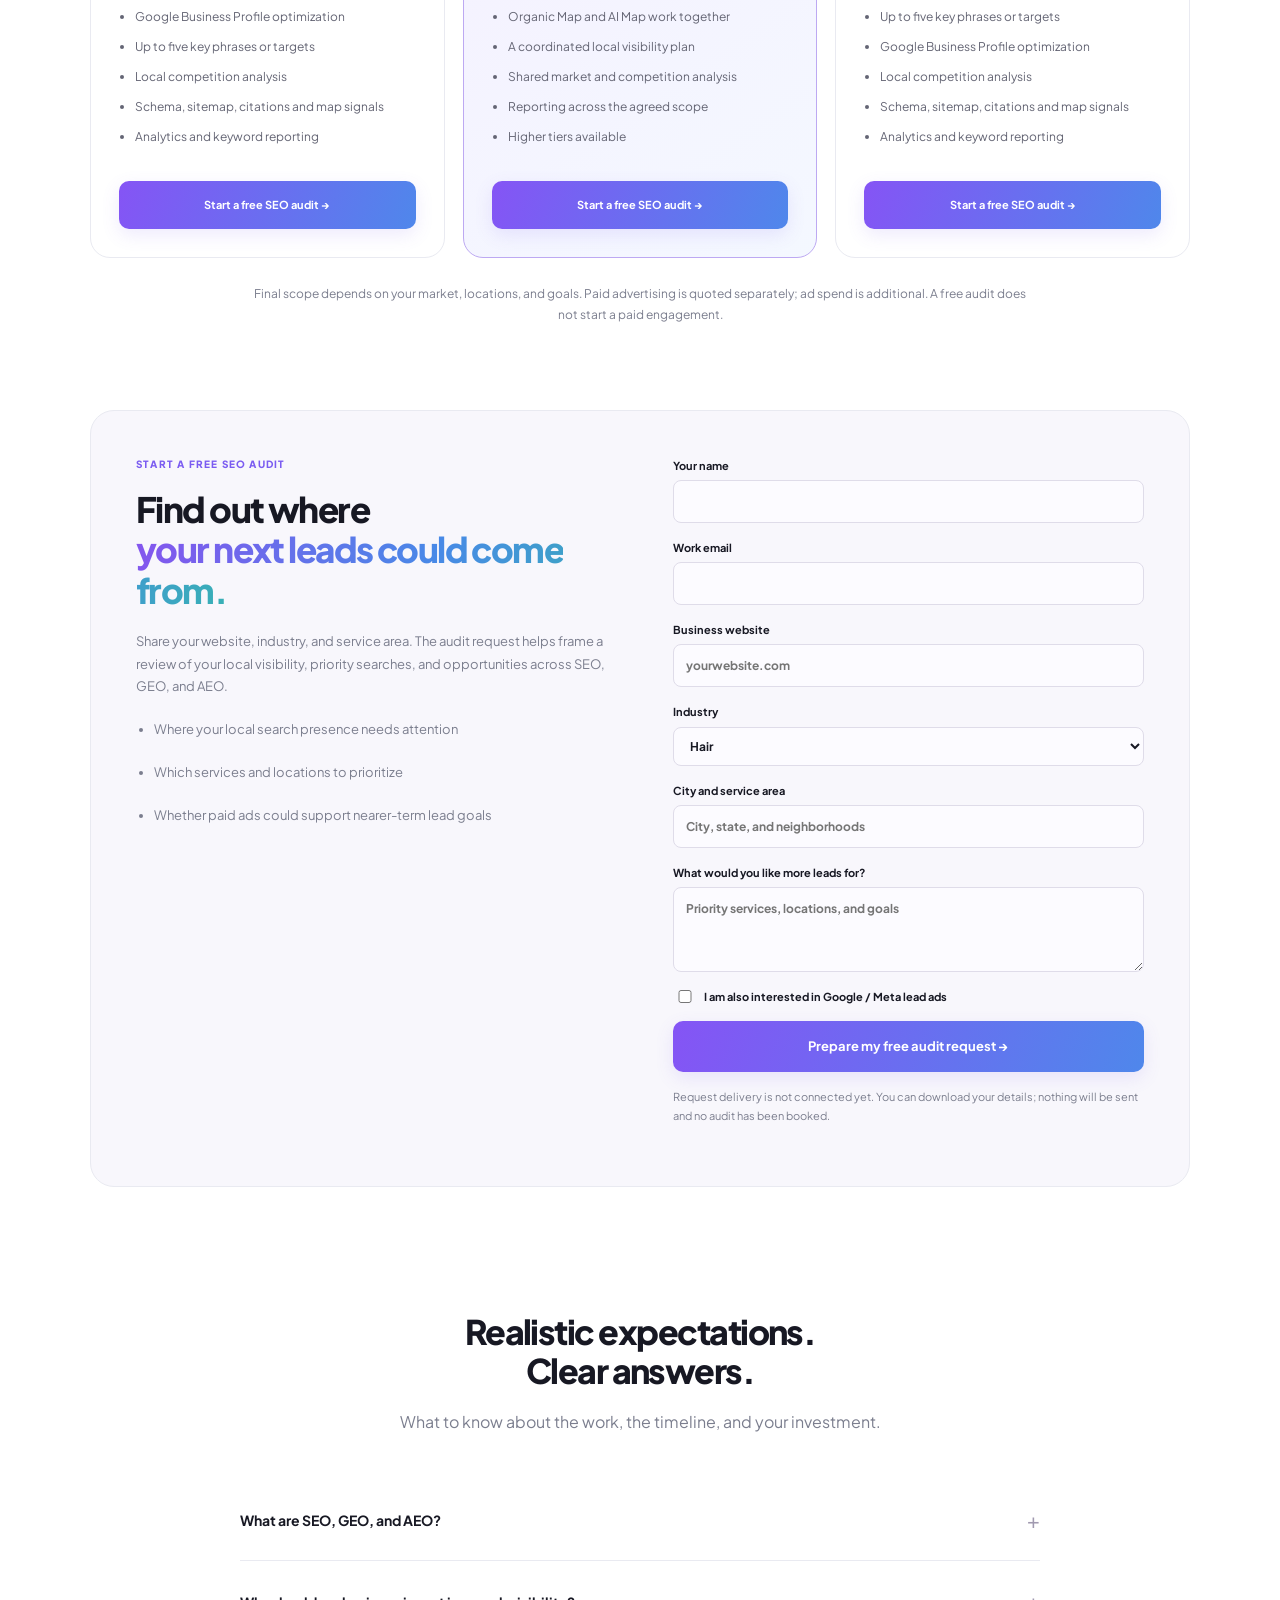
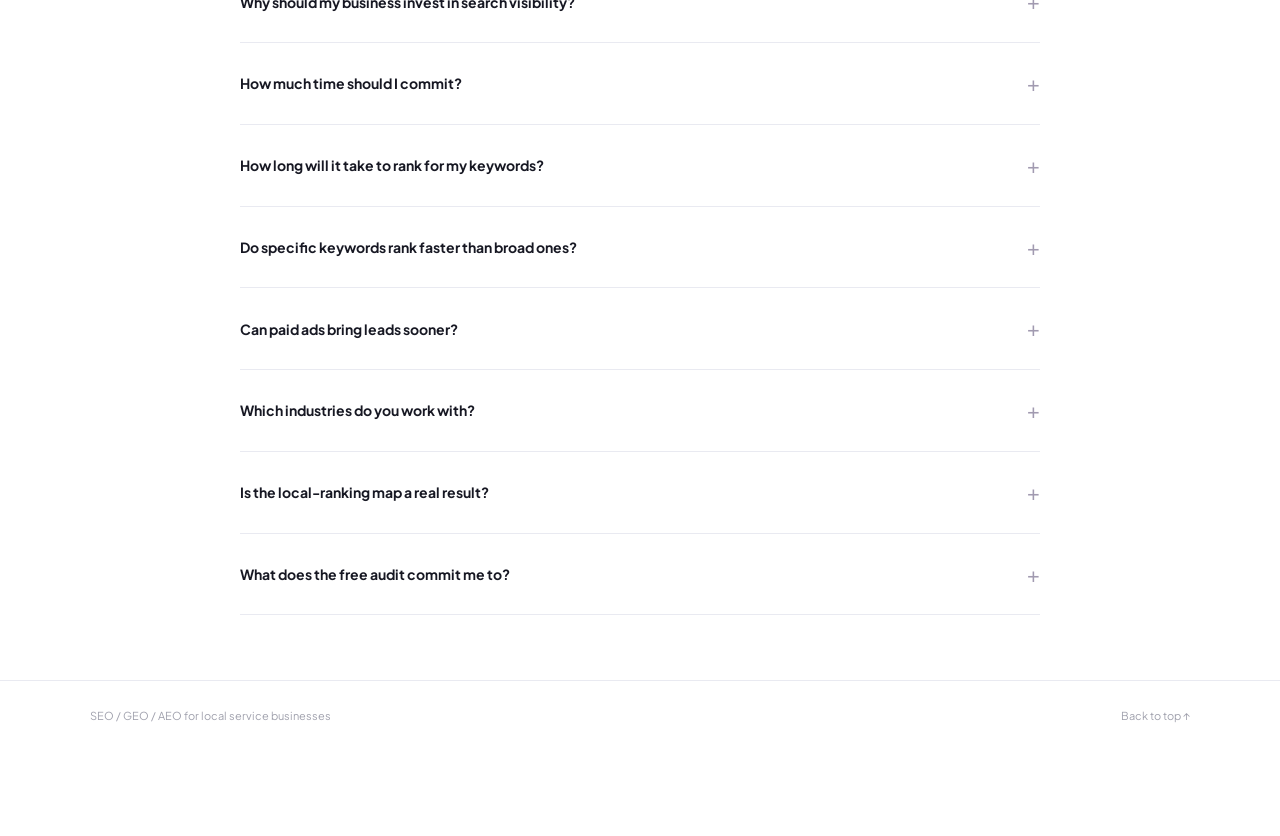
==== commit dbadafbd: "feat: focus SEO offer on service niches, GEO and audit leads" ====
--- a/index.html
+++ b/index.html
@@ -3,8 +3,8 @@
 <head>
 <meta charset="UTF-8">
 <meta name="viewport" content="width=device-width, initial-scale=1">
-<title>AI SEO Services | Get Found in Search</title>
-<meta name="description" content="AI-assisted content, keyword strategy, technical SEO, and search visibility for your business.">
+<title>SEO, GEO &amp; AEO for Local Service Businesses</title>
+<meta name="description" content="SEO, GEO, AEO and paid lead campaigns for hair salons, medspas, dentists, HVAC businesses and remodeling contractors.">
 <link rel="preconnect" href="https://fonts.googleapis.com">
 <link rel="preconnect" href="https://fonts.gstatic.com" crossorigin>
 <link href="https://fonts.googleapis.com/css2?family=Plus+Jakarta+Sans:wght@400;500;600;700;800&display=swap" rel="stylesheet">
@@ -13,43 +13,39 @@
 </head>
 <body>
 <a class="skip" href="#main">Skip to content</a>
-<header class="announcement"><span class="mini-pill">AI SEO</span><span>A smarter approach to getting found.</span><a href="#features">Explore the service <span aria-hidden="true">&#8594;</span></a></header>
+<header class="announcement"><span class="mini-pill">AI SEO</span><span>SEO + GEO + AEO. Get found where customers decide.</span><a href="#features">Explore the service <span aria-hidden="true">&#8594;</span></a></header>
 <main id="main">
 <section class="hero container">
-<span class="badge green">YOUR NEXT CHAPTER IN SEARCH</span>
-<h1>It's your time to rank.<br><span class="gradient">Let AI do more.</span></h1>
-<p>Keyword strategy, content, technical SEO, and AI visibility.<br class="desktop"> One connected approach to growing your presence.</p>
-<a href="#features" class="hero-link">See what's included <span aria-hidden="true">&#8595;</span></a>
+<span class="badge green">LOCAL SEARCH. AI ANSWERS. MORE LEADS.</span>
+<h1>It's your time to rank.<br><span class="gradient">On Google. In AI answers.</span></h1>
+<p>Help local customers find your business, trust your expertise, and take the next step.<br class="desktop"> SEO, GEO, and AEO for the services people search for every day.</p>
+<div class="niche-labels"><span>Hair</span><span>Aesthetics / Medspa</span><span>Dental</span><span>HVAC</span><span>Contracting / Remodeling</span></div><a href="#audit" class="button">Start a free SEO audit &#8594;</a><p class="hero-context">For a modern service business, being discoverable is part of doing business. Every business needs a search presence at a level that fits its market, goals, and budget.</p><div class="search-definitions"><p><b>SEO</b> Search engine optimization<br><small>Help customers find you in search and Maps.</small></p><p><b>GEO</b> Generative engine optimization<br><small>Make your expertise easier for AI answers to reference.</small></p><p><b>AEO</b> Answer engine optimization<br><small>Give clear answers to the questions customers ask.</small></p></div>
 </section>
+<section class="ads-intro container" id="paid-ads"><div><span class="eyebrow">NEED LEADS SOONER?</span><h2>Build your search presence.<br><span class="gradient">Put your offer in front of people now.</span></h2><p>Google Ads can reach people actively searching for your services. Meta and lead ads can introduce your offer to local audiences and make it easier to request an appointment or quote.</p><div class="paid-tags"><span>Google Ads</span><span>Meta Ads</span><span>Lead campaigns</span></div></div><div class="ads-action"><h3>More opportunities while SEO builds.</h3><p>Promote salon appointments, medspa consultations, dental visits, HVAC calls, or remodeling estimates. Campaigns are scoped around your market and capacity.</p><a class="button" href="#audit">Discuss my lead campaign &#8594;</a><small>Paid visibility can start sooner once campaigns are approved and live. Leads are not guaranteed. Management fees and ad spend are separate.</small></div></section>
 <section class="results container" id="approach">
-<div class="section-heading"><span class="badge green">BUILT AROUND YOUR BUSINESS</span><h2>More than another traffic chart.<br>A path to <span class="gradient green-end">your next customer.</span></h2><p>Get found for the questions that matter. Give visitors a reason to stay, a useful answer, and a clear next step.</p></div>
+<div class="section-heading"><span class="badge green">BUILT AROUND YOUR BUSINESS</span><h2>More than another traffic chart.<br>A path to <span class="gradient green-end">your next customer.</span></h2><p>From a new hairstyle to a new heating system, customers compare options before they call. Connect your services, local presence, and expertise to that decision.</p></div>
 <div class="pipeline">
 <span class="live-label"><i></i> A CONNECTED SEO WORKFLOW</span>
-<div class="stages"><div class="stage"><span class="stage-icon">&#8635;</span><h3>Content</h3><p>Useful answers, consistently</p></div><div class="stage"><span class="stage-icon">&#9673;</span><h3>Discovery</h3><p>Google & AI search</p></div><div class="stage"><span class="stage-icon">&#9993;</span><h3>Enquiries</h3><p>A clear next step</p></div><div class="stage"><span class="stage-icon">&#8599;</span><h3>Growth</h3><p>Better business opportunities</p></div></div>
+<div class="stages"><div class="stage"><span class="stage-icon">&#8635;</span><h3>Your services</h3><p>Local expertise &amp; useful answers</p></div><div class="stage"><span class="stage-icon">&#9673;</span><h3>Discovery</h3><p>Google Maps, SEO, GEO &amp; AEO</p></div><div class="stage"><span class="stage-icon">&#9993;</span><h3>Leads</h3><p>Calls, consultations &amp; quotes</p></div><div class="stage"><span class="stage-icon">&#8599;</span><h3>Growth</h3><p>Appointments &amp; booked work</p></div></div>
 <p class="pipeline-note"><span>&#8635;</span> Research, create, improve, repeat. Every step supports the next.</p>
 <button class="workflow-toggle" type="button" aria-pressed="false">Pause animation</button>
 </div>
-<div class="comparison"><article><span class="eyebrow muted">ACTIVITY WITHOUT DIRECTION</span><h3>More content. Then what?</h3><p>Publishing without a plan can leave your best ideas disconnected from what customers actually need.</p></article><article><span class="eyebrow">A CONNECTED STRATEGY</span><h3>Visibility with a purpose.</h3><p>Start with search intent. Build useful content. Make it easy for the right visitors to take the next step.</p></article></div>
-<div class="report-panel"><div><span class="eyebrow">CLEAR & MEASURABLE</span><h3>See the work.<br>Understand the progress.</h3><p>Know what's been published, where visibility is changing, and what to focus on next.</p></div><div class="report-preview"><div class="mock-head"><b>Your search overview</b><span>EXAMPLE VIEW</span></div><div class="metrics"><div><i class="metric-icon">&#8599;</i><b>Visibility</b><small>Search presence</small></div><div><i class="metric-icon">&#9673;</i><b>Engagement</b><small>Useful visits</small></div><div><i class="metric-icon">&#9993;</i><b>Enquiries</b><small>Next steps</small></div></div></div></div>
 </section>
 <section id="features" class="features">
-<div class="section-heading container"><h2>Everything works better<br>when it <span class="gradient">works together.</span></h2><p>The essentials of a thoughtful AI SEO service, all in one place.</p></div>
-<section class="feature " id="publishing"><div class="container feature-grid"><div class="feature-art art-publishing" aria-label="Content publishing illustration"><div class="calendar"><div class="mock-head"><b>Content calendar</b><span>THIS MONTH</span></div><div class="week"><span>M</span><span>T</span><span>W</span><span>T</span><span>F</span><span>S</span><span>S</span></div><div class="days"><span class="filled" style="--delay:0s">1</span><span class="filled" style="--delay:0.07s">2</span><span class="filled" style="--delay:0.14s">3</span><span class="filled" style="--delay:0.21000000000000002s">4</span><span class="filled" style="--delay:0.28s">5</span><span class="" style="--delay:0.35000000000000003s">6</span><span class="" style="--delay:0.42000000000000004s">7</span><span class="filled" style="--delay:0.49000000000000005s">8</span><span class="filled" style="--delay:0.56s">9</span><span class="filled" style="--delay:0.6300000000000001s">10</span><span class="filled" style="--delay:0.7000000000000001s">11</span><span class="filled" style="--delay:0.77s">12</span><span class="" style="--delay:0.8400000000000001s">13</span><span class="" style="--delay:0.9100000000000001s">14</span><span class="filled" style="--delay:0.9800000000000001s">15</span><span class="filled" style="--delay:1.05s">16</span><span class="filled" style="--delay:1.12s">17</span><span class="filled" style="--delay:1.1900000000000002s">18</span><span class="filled" style="--delay:1.2600000000000002s">19</span><span class="" style="--delay:1.33s">20</span><span class="" style="--delay:1.4000000000000001s">21</span><span class="filled" style="--delay:1.4700000000000002s">22</span><span class="filled" style="--delay:1.54s">23</span><span class="filled" style="--delay:1.61s">24</span><span class="filled" style="--delay:1.6800000000000002s">25</span><span class="filled" style="--delay:1.7500000000000002s">26</span><span class="" style="--delay:1.8200000000000003s">27</span><span class="" style="--delay:1.8900000000000001s">28</span></div><div class="mock-foot"><i></i> Your next article is taking shape</div></div></div><div class="feature-copy"><span class="eyebrow">Content publishing</span><h3>Keep your content moving.<br>Without the constant chase.</h3><p>Turn your content strategy into a consistent publishing schedule, with AI-assisted drafts and a clear review process.</p><ul><li>A publishing calendar built around your goals</li><li>Review content before it goes live</li><li>A growing library of useful, relevant articles</li></ul></div></div></section>
-<section class="feature alternate" id="keywords"><div class="container feature-grid"><div class="feature-art art-keywords" aria-label="Keyword research illustration"><div class="search-box" role="img" aria-label="Someone typing best services near me"><span aria-hidden="true">&#9906;</span><span class="search-query" aria-hidden="true">best services near me</span><i class="cursor" aria-hidden="true"></i></div><div class="keyword-table"><div><b>Keyword opportunity</b><b>Intent</b></div><div><span>how to choose a provider</span><em>Research</em></div><div><span>service pricing guide</span><em>Commercial</em></div><div><span>best local specialists</span><em>High intent</em></div></div><div class="float-note">Relevant searches. Better opportunities.</div><button class="search-toggle overview-toggle" type="button" aria-pressed="false">Pause search animation</button></div><div class="feature-copy"><span class="eyebrow">Keyword research</span><h3>Find the searches<br>worth showing up for.</h3><p>Build your content around what your customers actually ask. Prioritize relevant opportunities with realistic competition and a clear reason to visit your site.</p><ul><li>Search intent comes before volume</li><li>Topics organized around your services</li><li>A focused plan for new and existing content</li></ul></div></div></section>
-<section class="feature " id="voice"><div class="container feature-grid"><div class="feature-art art-voice" aria-label="Your brand voice illustration"><div class="document"><div class="mock-head"><b>Brand voice</b><span>EDITORIAL GUIDE</span></div><div class="voice-tags"><span>Confident</span><span>Helpful</span><span>Clear</span></div><h4>Expertise your customers<br>can understand.</h4><div class="line"></div><div class="line"></div><div class="line short"></div><div class="annotation">Sounds like you. Written for them.</div></div></div><div class="feature-copy"><span class="eyebrow">Your brand voice</span><h3>AI-assisted writing.<br>Still unmistakably you.</h3><p>Your expertise should come through in every article. Give content a consistent voice with brand guidelines, audience context, and human review.</p><ul><li>A voice shaped by your business</li><li>Useful answers instead of generic filler</li><li>Your team keeps editorial control</li></ul></div></div></section>
-<section class="feature alternate" id="technical"><div class="container feature-grid"><div class="feature-art art-technical" aria-label="Technical SEO illustration"><div class="code"><div class="window-dots"><i></i><i></i><i></i></div><p><span>&lt;title&gt;</span>Your next great answer<span>&lt;/title&gt;</span></p><p><span>&lt;meta</span> name="description"<span>&gt;</span></p><p><span>&lt;link</span> rel="canonical"<span>&gt;</span></p><p><span>&lt;script</span> type="application/ld+json"<span>&gt;</span></p><div class="code-status">&#10003; Built for discovery</div></div></div><div class="feature-copy"><span class="eyebrow">Technical SEO</span><h3>The details that help<br>search engines understand.</h3><p>Support every piece of content with clean metadata, meaningful internal links, and structured information that makes the page easier to discover.</p><ul><li>Descriptive titles and meta descriptions</li><li>Relevant schema and canonical URLs</li><li>Internal links with a clear purpose</li></ul></div></div></section>
-<section class="feature " id="imagery"><div class="container feature-grid"><div class="feature-art art-imagery" aria-label="Content imagery illustration"><div class="image-stack"><div class="landscape rear"></div><div class="landscape front"><div class="sun"></div><div class="hill"></div><div class="hill second"></div><span>Built around your story</span></div><div class="image-tag">&#10003; Relevant. Clear. On-brand.</div></div></div><div class="feature-copy"><span class="eyebrow">Content imagery</span><h3>Give every story<br>a better first impression.</h3><p>Pair clear writing with relevant visuals. Images should help explain the subject, feel consistent with your brand, and load quickly.</p><ul><li>Visuals that support the topic</li><li>Image descriptions and sensible sizing</li><li>A consistent look across your content</li></ul></div></div></section>
-<section class="feature alternate" id="authority"><div class="container feature-grid"><div class="feature-art art-authority" aria-label="Authority & internal links illustration"><div class="network"><svg viewBox="0 0 400 260" aria-hidden="true"><path d="M200 130L70 55M200 130L330 55M200 130L65 210M200 130L340 210M200 130L200 25M200 130L200 240"/></svg><b class="hub">Your site</b><span class="node n1">Guides</span><span class="node n2">Services</span><span class="node n3">Insights</span><span class="node n4">Answers</span></div></div><div class="feature-copy"><span class="eyebrow">Authority & internal links</span><h3>Create content<br>worth connecting to.</h3><p>Build a connected library of helpful resources. Strong supporting pages make your expertise easier for customers and search engines to explore.</p><ul><li>Useful supporting articles</li><li>Relevant links between related topics</li><li>Quality and context over link volume</li></ul></div></div></section>
-<section class="feature " id="ai"><div class="container feature-grid"><div class="feature-art art-ai" aria-label="AI search visibility illustration"><div class="ai-chips"><span>&#10022; Gemini</span><span>&#10035; ChatGPT</span><span>&#10038; AI Overviews</span></div><div class="answer"><small>AN EXAMPLE CUSTOMER QUESTION</small><h4>Who can help me with<br>AI SEO?</h4><div class="line"></div><div class="line"></div><div class="citation"><i></i> Your expertise belongs in the conversation.</div></div></div><div class="feature-copy"><span class="eyebrow">AI search visibility</span><h3>Be part of<br>the next search experience.</h3><p>Customers are asking AI assistants for advice, comparisons, and recommendations. Make your expertise easier to understand and reference across these emerging experiences.</p><ul><li>Content organized around real questions</li><li>Clear entities, services, and expertise</li><li>Visibility reviewed alongside organic search</li></ul></div></div></section>
-<section class="feature alternate" id="analytics"><div class="container feature-grid"><div class="feature-art art-analytics" aria-label="Reporting & insights illustration"><div class="chart-card"><div class="mock-head"><b>Search performance</b><span>ILLUSTRATION</span></div><div class="legend"><i></i> Organic visibility</div><svg viewBox="0 0 400 190" role="img" aria-label="Illustrative upward trend, not actual results"><defs><linearGradient id="area" x1="0" y1="0" x2="0" y2="1"><stop stop-color="#8062ed" stop-opacity=".25"/><stop offset="1" stop-color="#8062ed" stop-opacity="0"/></linearGradient></defs><path class="grid-lines" d="M0 40H400M0 90H400M0 140H400"/><path fill="url(#area)" d="M0 165L45 150L85 155L130 120L170 130L210 85L250 100L295 55L335 65L400 15V190H0Z"/><path class="trend" d="M0 165L45 150L85 155L130 120L170 130L210 85L250 100L295 55L335 65L400 15"/></svg><div class="axis"><span>Month 1</span><span>Month 3</span><span>Month 6</span></div></div></div><div class="feature-copy"><span class="eyebrow">Reporting & insights</span><h3>Know what's working.<br>Know what comes next.</h3><p>Connect the work to meaningful search signals. Review visibility, engagement, and the opportunities that deserve more attention.</p><ul><li>Search clicks and impressions</li><li>Content and keyword performance</li><li>Clear recommendations for the next step</li></ul></div></div></section>
-<section class="feature " id="ownership"><div class="container feature-grid"><div class="feature-art art-ownership" aria-label="A clear working relationship illustration"><div class="ownership"><div class="shield">&#10003;</div><h4>Built for your business</h4><p>Clear scope. Shared goals.<br>Content you can stand behind.</p><div class="ownership-tags"><span>Your content</span><span>Your website</span></div></div></div><div class="feature-copy"><span class="eyebrow">A clear working relationship</span><h3>Your website.<br>Your content. Your direction.</h3><p>Start with an agreed scope, a defined review process, and goals that make sense for your business. Know what is being delivered and why.</p><ul><li>Scope and pricing agreed before work starts</li><li>Content created for your website</li><li>A clear point of contact</li></ul></div></div></section>
+
+<section class="feature alternate" id="keywords"><div class="container feature-grid"><div class="feature-art art-keywords" aria-label="Keyword research illustration"><div class="niche-select"><label for="niche-example">Explore your industry</label><select id="niche-example"><option value="hair">Hair</option><option value="medspa">Aesthetics / Medspa</option><option value="dental">Dental</option><option value="hvac">HVAC</option><option value="remodeling">Contracting / Remodeling</option></select></div><div class="search-box" role="img" aria-label="Someone typing hair salon near me"><span aria-hidden="true">&#9906;</span><span class="search-query" aria-hidden="true">hair salon near me</span><i class="cursor" aria-hidden="true"></i></div><div class="keyword-table"><div><b>Keyword opportunity</b><b>Intent</b></div><div><span>balayage specialist near me</span><em>Research</em></div><div><span>hair extensions pricing</span><em>Commercial</em></div><div><span>hair colorist in [city]</span><em>High intent</em></div></div><div class="float-note">Relevant searches. Better opportunities.</div><button class="search-toggle overview-toggle" type="button" aria-pressed="false">Pause search animation</button></div><div class="feature-copy"><span class="eyebrow">Keyword research</span><h3>Find the searches<br>worth showing up for.</h3><p>Focus on the searches that can become appointments, consultations, service calls, and estimates. We match your priority services to your location, competition, and customer intent.</p><ul><li>Search intent comes before volume</li><li>Topics tailored to hair, medspa, dental, HVAC, and remodeling</li><li>Specific services and neighborhoods before overly broad terms</li></ul></div></div></section>
+<section class="feature" id="local-map"><div class="container feature-grid"><figure class="local-map"><div class="mock-head"><b>Local visibility grid</b><span>ILLUSTRATIVE EXAMPLE</span></div><p class="map-query">Example search: HVAC repair near me</p><div class="rank-map" role="img" aria-label="Illustrative 5 by 5 grid of local search positions, ranging from 1 to 12. Not client results."><div class="map-river"></div><span class="map-place">Your service area</span><div class="rank-grid"><span class="rank-dot rank-low">12</span><span class="rank-dot rank-low">9</span><span class="rank-dot rank-mid">6</span><span class="rank-dot rank-low">8</span><span class="rank-dot rank-low">11</span><span class="rank-dot rank-low">8</span><span class="rank-dot rank-mid">4</span><span class="rank-dot rank-good">2</span><span class="rank-dot rank-mid">4</span><span class="rank-dot rank-mid">7</span><span class="rank-dot rank-mid">6</span><span class="rank-dot rank-good">2</span><span class="rank-dot rank-good">1</span><span class="rank-dot rank-good">3</span><span class="rank-dot rank-mid">5</span><span class="rank-dot rank-mid">7</span><span class="rank-dot rank-mid">4</span><span class="rank-dot rank-good">2</span><span class="rank-dot rank-good">3</span><span class="rank-dot rank-mid">6</span><span class="rank-dot rank-low">10</span><span class="rank-dot rank-mid">7</span><span class="rank-dot rank-mid">5</span><span class="rank-dot rank-mid">6</span><span class="rank-dot rank-low">9</span></div></div><figcaption><span class="rank-key good">1-3</span><span class="rank-key mid">4-7</span><span class="rank-key low">8+</span><span>Example positions, not measured results.</span></figcaption></figure><div class="feature-copy"><span class="eyebrow">LOCAL MAP VISIBILITY</span><h3>Your ranking can change<br>from street to street.</h3><p>A local ranking grid helps explain how visibility varies across a service area. Someone a few neighborhoods away may see different results from someone next door.</p><ul><li>Focus on the neighborhoods you serve</li><li>Compare priority service searches by location</li><li>Use real scan data to guide work when available</li></ul><p class="map-disclaimer">This map demonstrates the reporting format. It is not a live scan, client result, or Local Falcon integration.</p></div></div></section>
+<section class="feature alternate" id="technical"><div class="container feature-grid"><div class="feature-art art-technical" aria-label="Technical SEO illustration"><div class="code"><div class="window-dots"><i></i><i></i><i></i></div><p><span>&lt;title&gt;</span>Your service + your location<span>&lt;/title&gt;</span></p><p><span>&lt;meta</span> name="description"<span>&gt;</span></p><p><span>&lt;link</span> rel="canonical"<span>&gt;</span></p><p><span>&lt;script</span> type="application/ld+json"<span>&gt;</span></p><div class="code-status">&#10003; Built for discovery</div></div></div><div class="feature-copy"><span class="eyebrow">Technical SEO</span><h3>The details that help<br>search engines understand.</h3><p>Make your service and location pages clear to search engines. Clean metadata, relevant schema, and accurate business information help connect your expertise to the searches that matter.</p><ul><li>Descriptive titles and meta descriptions</li><li>Relevant schema and canonical URLs</li><li>Internal links with a clear purpose</li></ul></div></div></section>
+<section class="feature alternate" id="authority"><div class="container feature-grid"><div class="feature-art art-authority" aria-label="Authority & internal links illustration"><div class="network"><svg viewBox="0 0 400 260" aria-hidden="true"><path d="M200 130L70 55M200 130L330 55M200 130L65 210M200 130L340 210M200 130L200 25M200 130L200 240"/></svg><b class="hub">Your site</b><span class="node n1">Guides</span><span class="node n2">Services</span><span class="node n3">Insights</span><span class="node n4">Answers</span></div></div><div class="feature-copy"><span class="eyebrow">Authority & internal links</span><h3>Create content<br>worth connecting to.</h3><p>Connect service pages with useful answers: hair-color maintenance, treatment consultations, dental options, HVAC repairs, or remodeling costs. Build depth around the work you actually want.</p><ul><li>Useful supporting articles</li><li>Relevant links between related topics</li><li>Quality and context over link volume</li></ul></div></div></section>
+<section class="feature " id="ai"><div class="container feature-grid"><div class="feature-art art-ai" aria-label="AI search visibility illustration"><div class="ai-chips"><span>&#10022; Gemini</span><span>&#10035; ChatGPT</span><span>&#10038; AI Overviews</span></div><div class="answer"><small>AN EXAMPLE CUSTOMER QUESTION</small><h4>How do I choose a<br>local HVAC contractor?</h4><div class="line"></div><div class="line"></div><div class="citation"><i></i> Your expertise belongs in the conversation.</div></div></div><div class="feature-copy"><span class="eyebrow">GEO + AEO: the next chapter of SEO</span><h3>Be part of<br>the next search experience.</h3><p>GEO focuses on visibility in generative AI answers. AEO focuses on clear, useful answers to customer questions. Both build on SEO: accurate business information, accessible pages, and trustworthy expertise.</p><ul><li>Content organized around real questions</li><li>Accurate services, locations, credentials, and expertise</li><li>Visibility reviewed alongside organic search</li></ul></div></div></section>
+<section class="feature alternate" id="analytics"><div class="container feature-grid"><div class="feature-art art-analytics" aria-label="Reporting & insights illustration"><div class="chart-card"><div class="mock-head"><b>Search performance</b><span>ILLUSTRATION</span></div><div class="legend"><i></i> Organic visibility</div><svg viewBox="0 0 400 190" role="img" aria-label="Illustrative upward trend, not actual results"><defs><linearGradient id="area" x1="0" y1="0" x2="0" y2="1"><stop stop-color="#8062ed" stop-opacity=".25"/><stop offset="1" stop-color="#8062ed" stop-opacity="0"/></linearGradient></defs><path class="grid-lines" d="M0 40H400M0 90H400M0 140H400"/><path fill="url(#area)" d="M0 165L45 150L85 155L130 120L170 130L210 85L250 100L295 55L335 65L400 15V190H0Z"/><path class="trend" d="M0 165L45 150L85 155L130 120L170 130L210 85L250 100L295 55L335 65L400 15"/></svg><div class="axis"><span>Month 1</span><span>Month 3</span><span>Month 6</span></div></div></div><div class="feature-copy"><span class="eyebrow">Reporting & insights</span><h3>Know what's working.<br>Know what comes next.</h3><p>Review local visibility, priority keywords, search clicks, and leads where tracking is configured. Look at whether your target services and locations are reaching the right people.</p><ul><li>Search clicks and impressions</li><li>Service and location keyword performance</li><li>Clear recommendations for the next step</li></ul></div></div></section>
+<section class="feature " id="ownership"><div class="container feature-grid"><div class="feature-art art-ownership" aria-label="A clear working relationship illustration"><div class="ownership"><div class="shield">&#10003;</div><h4>Built for your business</h4><p>Clear scope. Shared goals.<br>Content you can stand behind.</p><div class="ownership-tags"><span>Your content</span><span>Your website</span></div></div></div><div class="feature-copy"><span class="eyebrow">A clear working relationship</span><h3>Your website.<br>Your content. Your direction.</h3><p>Rome was not built in a day. Neither is your SEO or GEO reputation. Plan for a 6-12 month investment in consistent work, with a six-month minimum for core SEO packages. Timing depends on your starting point and competition.</p><ul><li>Scope and pricing agreed before work starts</li><li>Content created for your website</li><li>A clear point of contact</li></ul></div></div></section>
 </section>
-<section class="use-cases container"><div class="section-heading"><span class="badge">BUILT FOR DIFFERENT BUSINESSES</span><h2>Different goals.<br>The same need to be found.</h2><p>Example ways to put a connected search strategy to work.</p></div><div class="use-grid"><article><span>01</span><h3>Service businesses</h3><p>Show up when customers compare providers, explore pricing, and look for help in their area.</p></article><article><span>02</span><h3>Online stores</h3><p>Answer product questions and help shoppers make confident buying decisions.</p></article><article><span>03</span><h3>Growing companies</h3><p>Turn specialist knowledge into helpful resources that support a longer buying journey.</p></article></div></section>
-<section class="commitment container"><div class="commitment-icon">&#10003;</div><span class="eyebrow">START WITH A CLEAR PLAN</span><h2>Your goals set the direction.</h2><p>Tell us about your website, audience, and priorities. Build a focused brief for the AI SEO work you want to explore.</p><button class="button" data-plan>Build my SEO brief <span>&#8594;</span></button><small>No checkout. No commitment. Just a clearer starting point.</small></section>
-<section class="faq container" id="faq"><div class="section-heading"><h2>Frequently asked questions</h2><p>A few things to know before getting started.</p></div><details><summary>What does an AI SEO service involve?<span aria-hidden="true">+</span></summary><p>It brings AI-assisted research and content production together with SEO strategy, technical improvements, and editorial review. The scope should reflect your website and business goals.</p></details><details><summary>Is everything fully automated?<span aria-hidden="true">+</span></summary><p>AI can accelerate research and drafting. Strategy, factual accuracy, brand voice, and final approval still benefit from human judgment.</p></details><details><summary>Will this work for my industry?<span aria-hidden="true">+</span></summary><p>The approach starts with your audience and their questions. Specialist or regulated subjects need subject-matter review before publication.</p></details><details><summary>Can we use my existing website?<span aria-hidden="true">+</span></summary><p>The plan can be shaped around your current site. Publishing access and technical requirements depend on your content management system.</p></details><details><summary>Will I rank on Google and in AI answers?<span aria-hidden="true">+</span></summary><p>No position or AI citation can be guaranteed. The aim is to improve relevance, usefulness, and discoverability, then measure progress over time.</p></details><details><summary>How are pricing and deliverables decided?<span aria-hidden="true">+</span></summary><p>They should be agreed after reviewing your website, priorities, and the amount of work involved. This preview does not take payments or create a subscription.</p></details><details><summary>What happens when I click get started?<span aria-hidden="true">+</span></summary><p>You can create a brief with your website and priorities, then download it. The brief stays in your browser; it is not sent to a sales team.</p></details></section>
-<section class="closing container"><span class="eyebrow">READY FOR YOUR NEXT STEP?</span><h2>Make search work<br><span class="gradient">harder for your business.</span></h2><button class="button" data-plan>Let's build your plan <span>&#8594;</span></button></section>
+<section class="pricing container" id="pricing"><div class="section-heading"><h2>Everything works better<br>when it <span class="gradient">works together.</span></h2><p>Choose a foundation for your local and AI search presence. Existing website required. Core SEO packages have a six-month minimum commitment.</p></div><div class="pricing-grid"><article class="price-card "><span class="price-label">STARTING AT</span><h3>Organic Map SEO</h3><p>Strengthen your Google Maps presence.</p><div class="price"><strong>$950</strong><span>/ month</span></div><small>Minimum six-month commitment</small><ul><li>Google Business Profile optimization</li><li>Up to five key phrases or targets</li><li>Local competition analysis</li><li>Schema, sitemap, citations and map signals</li><li>Analytics and keyword reporting</li></ul><a class="button" href="#audit">Start a free SEO audit &#8594;</a></article><article class="price-card recommended"><span class="badge">COMBINED PLAN</span><h3>Organic Map + AI Map SEO</h3><p>Combine local search and AI-era visibility.</p><div class="price"><strong>$1,750</strong><span>/ month</span></div><small>Minimum six-month commitment</small><ul><li>Organic Map and AI Map work together</li><li>A coordinated local visibility plan</li><li>Shared market and competition analysis</li><li>Reporting across the agreed scope</li><li>Higher tiers available</li></ul><a class="button" href="#audit">Start a free SEO audit &#8594;</a></article><article class="price-card "><span class="price-label">STARTING AT</span><h3>AI Map SEO</h3><p>Build your local presence for AI-era discovery.</p><div class="price"><strong>$950</strong><span>/ month</span></div><small>Minimum six-month commitment</small><ul><li>Up to five key phrases or targets</li><li>Google Business Profile optimization</li><li>Local competition analysis</li><li>Schema, sitemap, citations and map signals</li><li>Analytics and keyword reporting</li></ul><a class="button" href="#audit">Start a free SEO audit &#8594;</a></article></div><p class="pricing-note">Final scope depends on your market, locations, and goals. Paid advertising is quoted separately; ad spend is additional. A free audit does not start a paid engagement.</p></section>
+<section class="audit-section container" id="audit"><div><span class="eyebrow">START A FREE SEO AUDIT</span><h2>Find out where<br><span class="gradient">your next leads could come from.</span></h2><p>Share your website, industry, and service area. The audit request helps frame a review of your local visibility, priority searches, and opportunities across SEO, GEO, and AEO.</p><ul><li>Where your local search presence needs attention</li><li>Which services and locations to prioritize</li><li>Whether paid ads could support nearer-term lead goals</li></ul></div><form id="audit-form"><label>Your name<input name="name" autocomplete="name" required></label><label>Work email<input name="email" type="email" autocomplete="email" required></label><label>Business website<input name="website" placeholder="yourwebsite.com" required></label><label>Industry<select name="industry"><option>Hair</option><option>Aesthetics / Medspa</option><option>Dental</option><option>HVAC</option><option>Contracting / Remodeling</option></select></label><label>City and service area<input name="location" placeholder="City, state, and neighborhoods" required></label><label>What would you like more leads for?<textarea name="goals" rows="3" placeholder="Priority services, locations, and goals"></textarea></label><label class="checkbox-label"><input type="checkbox" name="ads"> I am also interested in Google / Meta lead ads</label><button type="submit" class="button">Prepare my free audit request &#8594;</button><p class="form-note">Request delivery is not connected yet. You can download your details; nothing will be sent and no audit has been booked.</p><p role="status" id="audit-status"></p></form></section>
+<section class="faq container" id="faq"><div class="section-heading"><h2>Realistic expectations.<br>Clear answers.</h2><p>What to know about the work, the timeline, and your investment.</p></div><details><summary>What are SEO, GEO, and AEO?<span aria-hidden="true">+</span></summary><p>SEO helps your business be discovered in search engines and Maps. GEO means generative engine optimization, focused on visibility in AI-generated answers. AEO means answer engine optimization, focused on answering questions clearly. They are connected approaches, with SEO providing the foundation.</p></details><details><summary>Why should my business invest in search visibility?<span aria-hidden="true">+</span></summary><p>People research salons, treatments, dentists, home repairs, and remodeling before they book. Maintaining a useful website, accurate local listings, and clear service information belongs in every service business's marketing plan. The right level of investment depends on your goals and competition.</p></details><details><summary>How much time should I commit?<span aria-hidden="true">+</span></summary><p>Our core SEO packages require a six-month minimum. Plan for 6-12 months of consistent work to give your SEO and GEO presence time to develop. This is an investment horizon, not a promise of a particular ranking or number of leads.</p></details><details><summary>How long will it take to rank for my keywords?<span aria-hidden="true">+</span></summary><p>There is no fixed deadline. Your site's history, technical condition, local competition, proximity, and the specificity of your keywords all affect progress. Some changes may show earlier movement; competitive phrases may take longer than 12 months. We review progress and adjust priorities rather than guarantee positions.</p></details><details><summary>Do specific keywords rank faster than broad ones?<span aria-hidden="true">+</span></summary><p>A phrase such as 'balayage specialist in [neighborhood]' or 'heat pump repair in [city]' may face less competition than 'hair salon' or 'HVAC.' Specific searches can also indicate stronger intent. We assess the actual market before choosing targets; specificity alone does not guarantee a faster ranking.</p></details><details><summary>Can paid ads bring leads sooner?<span aria-hidden="true">+</span></summary><p>Google Ads, Meta campaigns, and lead ads can create visibility sooner once approved and launched. They require budget, relevant offers, good follow-up, and optimization. Leads are not guaranteed, and advertising does not buy higher organic rankings. Management and ad spend are separate from SEO pricing.</p></details><details><summary>Which industries do you work with?<span aria-hidden="true">+</span></summary><p>Hair salons and specialists, aesthetics and medspas, dental practices, HVAC companies, and contracting or remodeling businesses. Service pages, questions, keywords, and conversion paths are tailored to each business. Medical and dental content needs review by the appropriate qualified professional.</p></details><details><summary>Is the local-ranking map a real result?<span aria-hidden="true">+</span></summary><p>The map on this page is an illustrative example. A real scan would need your business listing, keyword, service area, and a connected ranking-data provider. No example ranking is presented as a client result.</p></details><details><summary>What does the free audit commit me to?<span aria-hidden="true">+</span></summary><p>Nothing paid starts from an audit request. Scope, fees, and commitment are agreed before paid work begins. The form currently prepares a downloadable request; delivery will be enabled once the business's contact system is connected.</p></details></section>
 </main>
-<footer><span>AI SEO services</span><a href="#main">Back to top &#8593;</a></footer>
-<button class="floating-cta" data-plan><span>AI SEO</span> Build your plan <b>&#8594;</b></button>
-<dialog id="plan-dialog"><form id="brief-form"><button type="button" class="close" aria-label="Close plan builder">&#215;</button><span class="eyebrow">YOUR NEXT STEP</span><h2>Start with your goals.</h2><p>Create a brief to shape your SEO plan. Nothing is submitted or sent.</p><label>Website<input name="website" placeholder="yourwebsite.com" required></label><label>Your main priority<select name="priority"><option>Google and AI search visibility</option>Content strategy and publishing</option>Technical SEO</option>More qualified enquiries</option></select></label><label>What would you like to improve?<textarea name="goals" rows="3" placeholder="Tell us about your audience and goals." required></textarea></label><button class="button" type="submit">Download my brief &#8595;</button><p role="status" id="brief-status"></p></form></dialog>
+<footer><span>SEO / GEO / AEO for local service businesses</span><a href="#main">Back to top &#8593;</a></footer>
+<a class="floating-cta" href="#audit"><span>FREE</span> Start a free SEO audit <b>&#8594;</b></a>
+
 </body></html>
--- a/style.css
+++ b/style.css
@@ -160,8 +160,8 @@
 .art-keywords.is-paused *, .art-keywords.is-paused *::after { animation-play-state: paused; }
 @keyframes search-typing {
   0%, 8% { width: 0; }
-  8% { animation-timing-function: steps(21, end); }
-  39%, 94% { width: 21ch; }
+  8% { animation-timing-function: steps(var(--query-steps, 18), end); }
+  39%, 94% { width: var(--query-width, 18ch); }
   95%, 100% { width: 0; }
 }
 @keyframes search-dropdown {
@@ -289,6 +289,71 @@
   summary { font-size: 13px; }.floating-cta { bottom: 16px; padding: 14px 20px; font-size: 13px; }
   dialog { padding: 30px 22px; max-height: calc(100dvh - 30px); }
 }
+.hero { padding-bottom: 65px; }
+.hero .hero-context { font-size: 14px; max-width: 700px; margin: 28px auto; }
+.niche-labels { display: flex; flex-wrap: wrap; justify-content: center; gap: 8px; margin: 24px 0; }
+.niche-labels span,.paid-tags span { border: 1px solid #e2ddf3; border-radius: 20px; padding: 5px 12px; font-size: 11px; color: #71648e; background: #faf8ff; }
+.search-definitions { display: grid; grid-template-columns: repeat(3,1fr); gap: 20px; max-width: 900px; margin: 32px auto 0; text-align: left; border-top: 1px solid var(--line); padding-top: 24px; }
+.search-definitions p { font-size: 12px; }
+.search-definitions b { display: block; color: var(--purple); font-size: 17px; }
+.search-definitions small { font-size: 11px; }
+.ads-intro { display: grid; grid-template-columns: 1.2fr 1fr; gap: 44px; padding: 36px; margin-bottom: 80px; border: 1px solid #e1dcf3; border-radius: 24px; background: linear-gradient(130deg,#faf7ff,#f2f8ff); }
+.ads-intro h2 { font-size: 29px; }
+.ads-intro p { font-size: 13px; color: var(--muted); margin: 18px 0; }
+.paid-tags { display: flex; gap: 8px; flex-wrap: wrap; }
+.ads-action { border-left: 1px solid #ddd8ef; padding-left: 32px; }
+.ads-action h3 { font-size: 22px; }
+.ads-action small { display: block; font-size: 10px; color: var(--muted); margin-top: 15px; }
+.features { padding-top: 70px; }
+.niche-select { width: 100%; margin-bottom: 18px; }
+.niche-select label { display: block; font-size: 10px; font-weight: 700; color: #84739d; margin-bottom: 5px; }
+.search-box .search-query { width: var(--query-width,18ch); }
+.local-map { margin: 0; border: 1px solid #e3e5ef; border-radius: 22px; background: white; padding: 22px; box-shadow: 0 18px 40px #17182309; min-width: 0; }
+.map-query { font-size: 11px; color: var(--muted); margin: 12px 0; }
+.rank-map { position: relative; overflow: hidden; border-radius: 12px; padding: 28px 15px; background: repeating-linear-gradient(25deg,transparent 0 29px,#fff 30px 34px,transparent 35px 60px), repeating-linear-gradient(115deg,transparent 0 43px,#fff 44px 48px,transparent 49px 72px),#e8efea; }
+.map-river { position: absolute; width: 55px; height: 150%; background: #c6e4f2; transform: rotate(20deg); right: 10%; top: -20%; border-radius: 45%; }
+.map-place { position: absolute; bottom: 5px; left: 13px; font-size: 9px; color: #697971; }
+.rank-grid { position: relative; display: grid; grid-template-columns: repeat(5,1fr); gap: 20px 12px; justify-items: center; }
+.rank-dot { display: grid; place-items: center; width: 32px; height: 32px; border: 2px solid white; border-radius: 50%; color: white; font-size: 11px; font-weight: 800; box-shadow: 0 2px 5px #00000016; }
+.rank-good { background: #23965d; }.rank-mid { background: #aa8614; }.rank-low { background: #c86943; }
+.local-map figcaption { display: flex; flex-wrap: wrap; gap: 8px; align-items: center; margin-top: 15px; font-size: 9px; color: var(--muted); }
+.rank-key { border-radius: 4px; padding: 1px 5px; color: white; }.rank-key.good { background: #23965d; }.rank-key.mid { background: #aa8614; }.rank-key.low { background: #c86943; }
+.feature-copy .map-disclaimer { font-size: 11px; margin-top: 20px; }
+.pricing { padding: 85px 0 50px; }
+.pricing-grid { display: grid; grid-template-columns: repeat(3,minmax(0,1fr)); gap: 18px; }
+.price-card { display: flex; flex-direction: column; padding: 28px; border: 1px solid var(--line); border-radius: 20px; }
+.price-card.recommended { background: linear-gradient(145deg,#f5f0ff,#f4f8ff); border-color: #bda9f2; }
+.price-card .badge { align-self: flex-start; }
+.price-label { font-size: 10px; color: var(--muted); padding: 6px 0; }
+.price-card h3 { font-size: 23px; margin: 22px 0 12px; }
+.price-card p { color: var(--muted); font-size: 12px; }
+.price { margin: 24px 0 5px; }.price strong { font-size: 38px; letter-spacing: -.05em; }.price span { font-size: 12px; color: var(--muted); }
+.price-card small { font-size: 10px; color: var(--muted); }
+.price-card ul { padding-left: 16px; color: #646574; font-size: 12px; margin-bottom: 25px; }
+.price-card li { margin: 9px 0; }.price-card .button { margin-top: auto; font-size: 11px; padding-inline: 12px; }
+.pricing-note { max-width: 780px; margin: 25px auto 0; font-size: 12px; text-align: center; color: var(--muted); }
+.audit-section { display: grid; grid-template-columns: 1fr 1fr; gap: 65px; background: #f8f7fc; border: 1px solid var(--line); padding: 45px; border-radius: 24px; margin-top: 35px; }
+.audit-section h2 { font-size: 35px; }.audit-section p,.audit-section li { color: var(--muted); font-size: 13px; margin-top: 20px; }.audit-section ul { padding-left: 18px; }
+#audit-form { display: grid; gap: 15px; }
+#audit-form label { display: grid; gap: 5px; font-size: 11px; font-weight: 700; }
+#audit-form .checkbox-label { display: flex; align-items: center; gap: 8px; }
+#audit-form input[type=checkbox] { width: 16px; flex-shrink: 0; }
+#audit-form .form-note,#audit-status { margin: 0; font-size: 11px; }
+@media (max-width: 850px) {
+  .pricing-grid { grid-template-columns: 1fr; max-width: 550px; margin: auto; }
+  .ads-intro,.audit-section { gap: 25px; padding: 28px; }
+  .ads-action { padding-left: 22px; }
+}
+@media (max-width: 640px) {
+  .search-definitions,.ads-intro,.audit-section { grid-template-columns: 1fr; }
+  .search-definitions { gap: 16px; }
+  .ads-intro,.audit-section { padding: 24px; }
+  .ads-action { padding: 22px 0 0; border-left: 0; border-top: 1px solid #ddd8ef; }
+  .ads-intro h2 { font-size: 26px; }.audit-section h2 { font-size: 29px; }
+  .local-map { padding: 16px; }.rank-grid { gap: 16px 8px; }
+  .rank-dot { width: 29px; height: 29px; }
+  .floating-cta { font-size: 12px; gap: 9px; padding-inline: 17px; }
+}
 @media (prefers-reduced-motion: reduce) {
   .search-toggle { display: none; }
   .overview-toggle { display: none; }
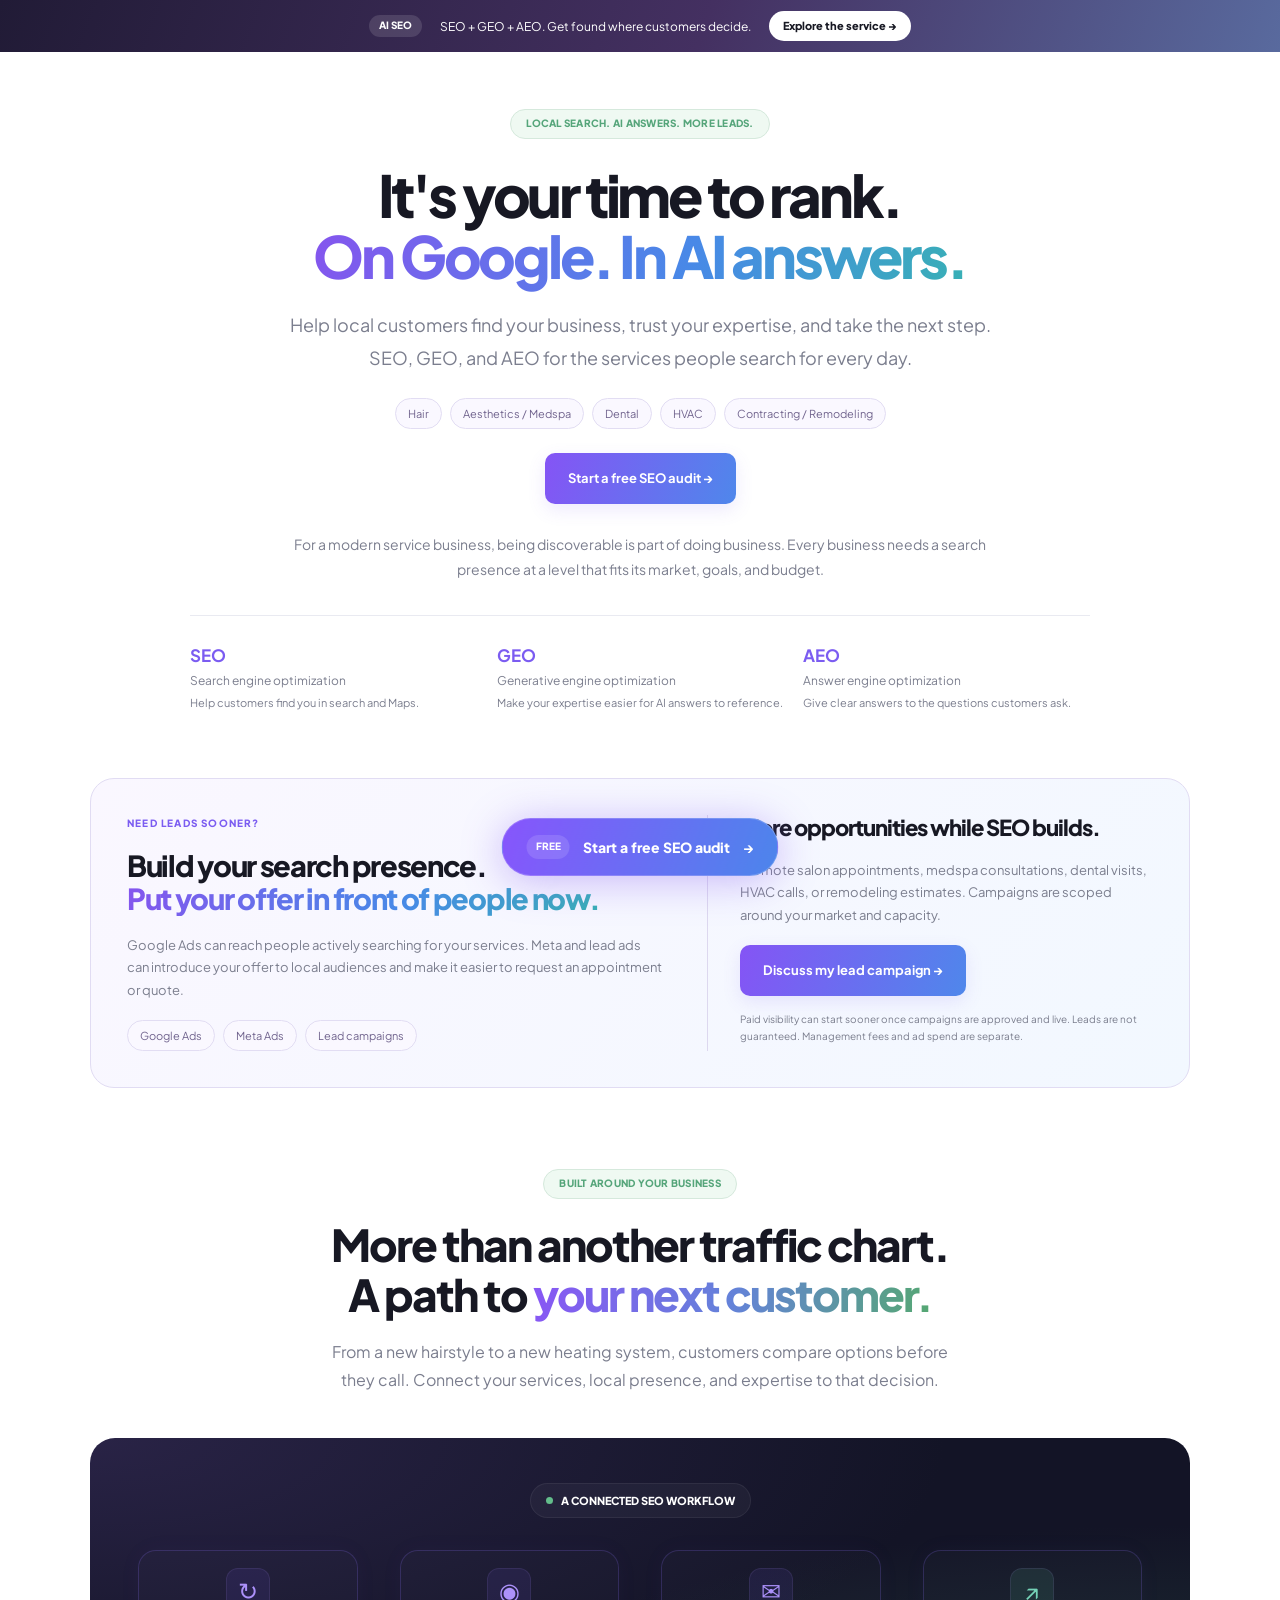
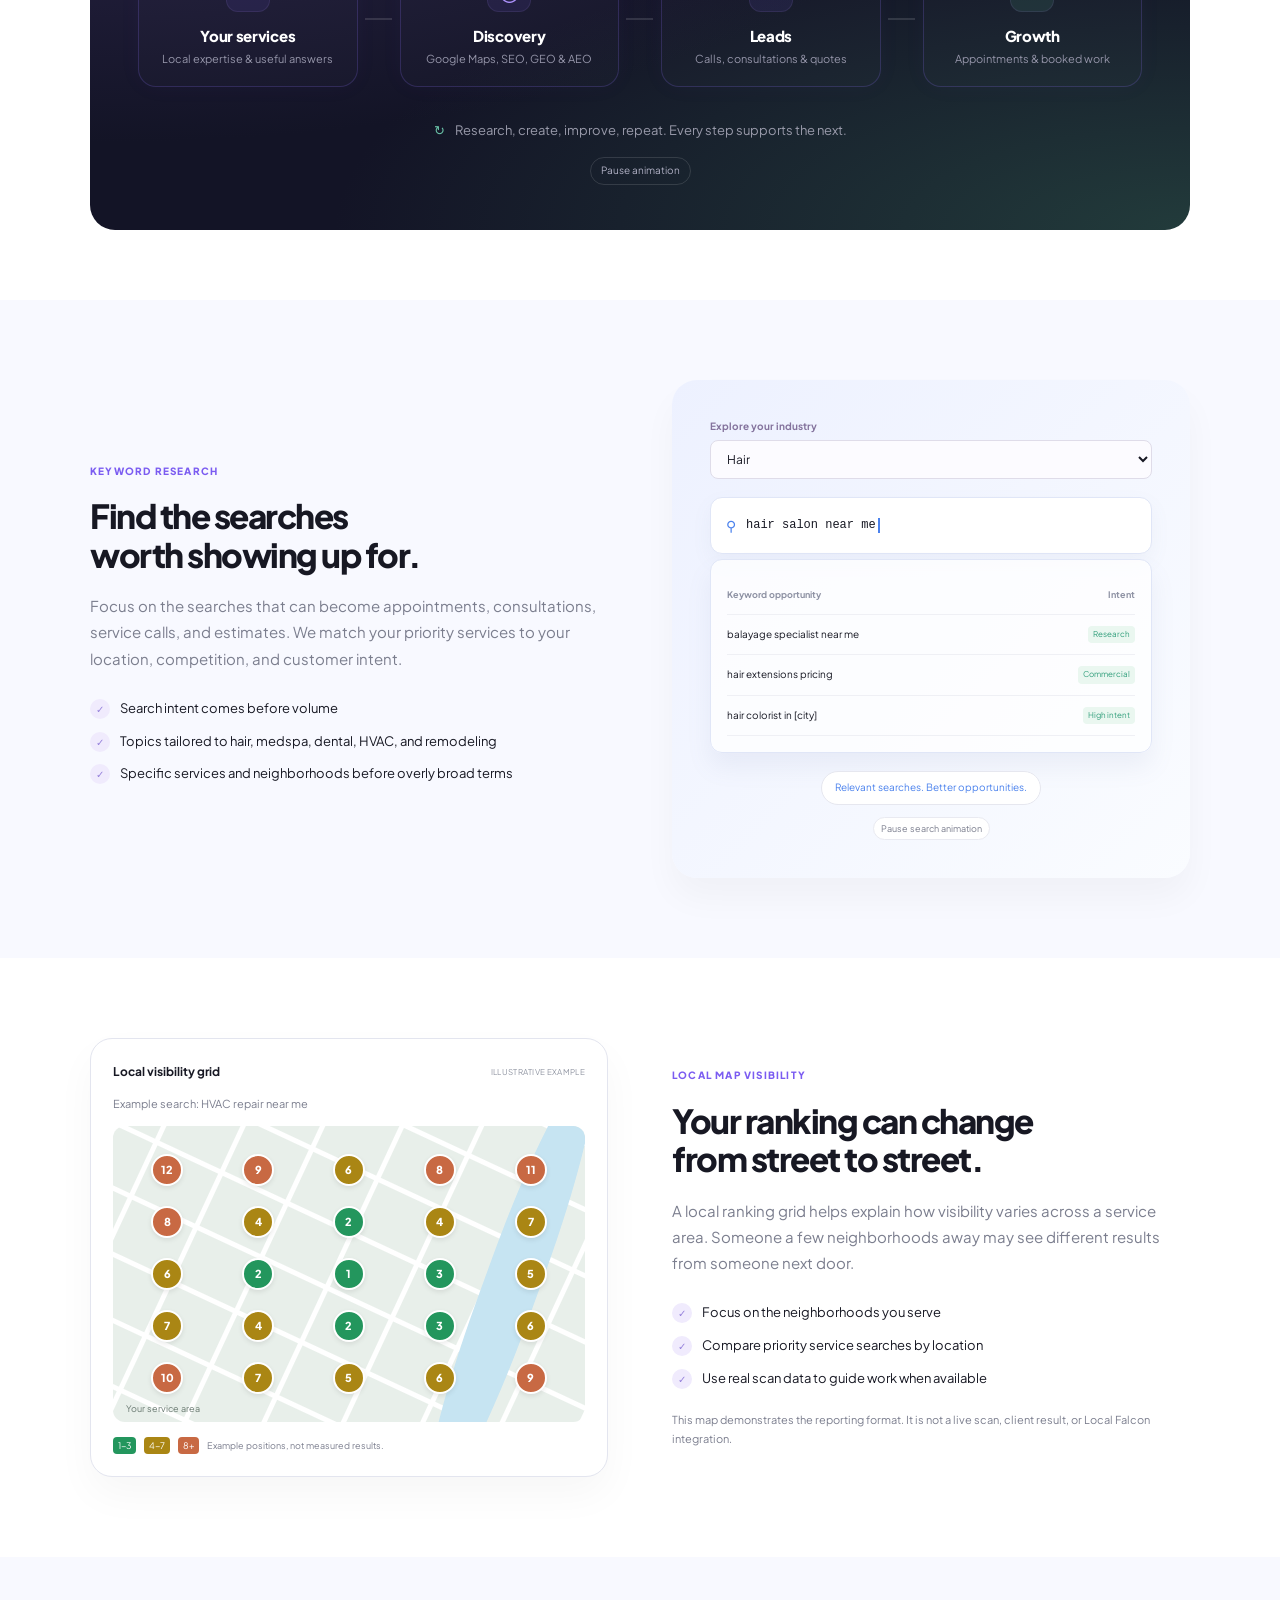
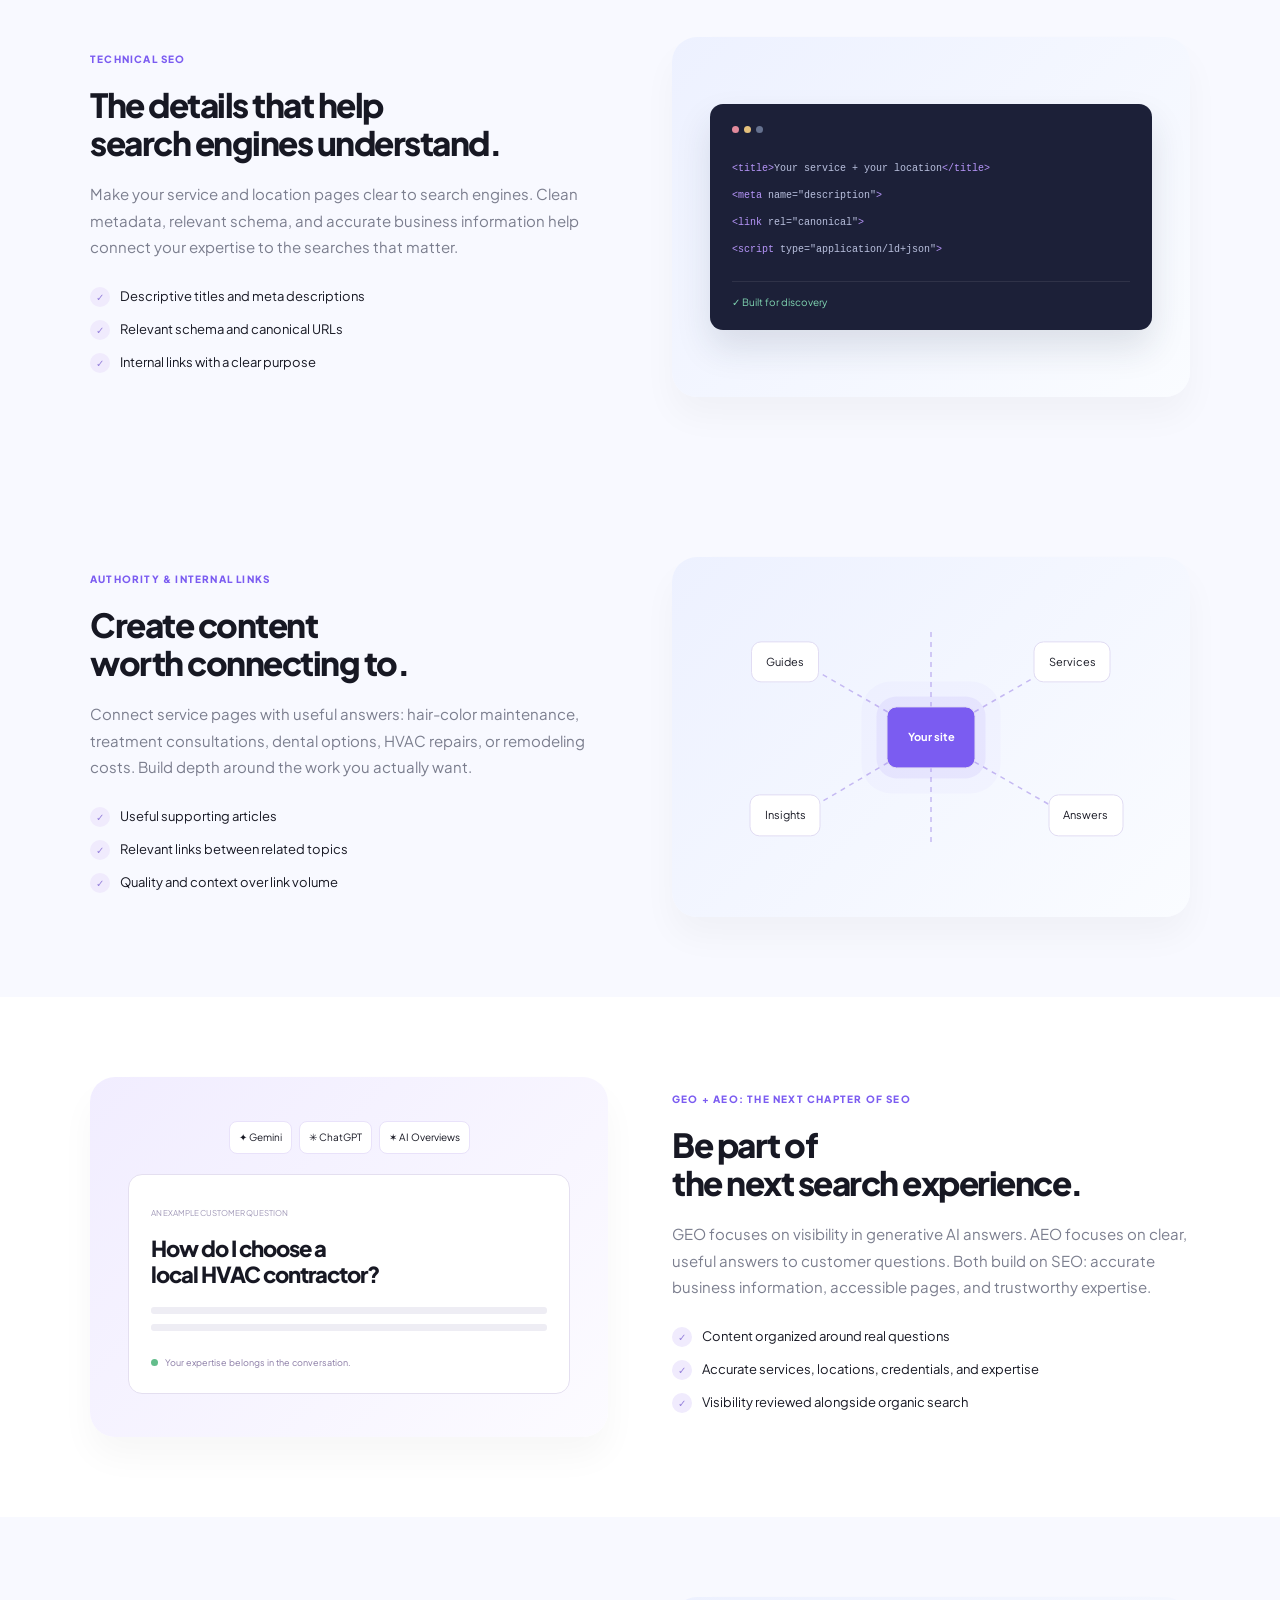
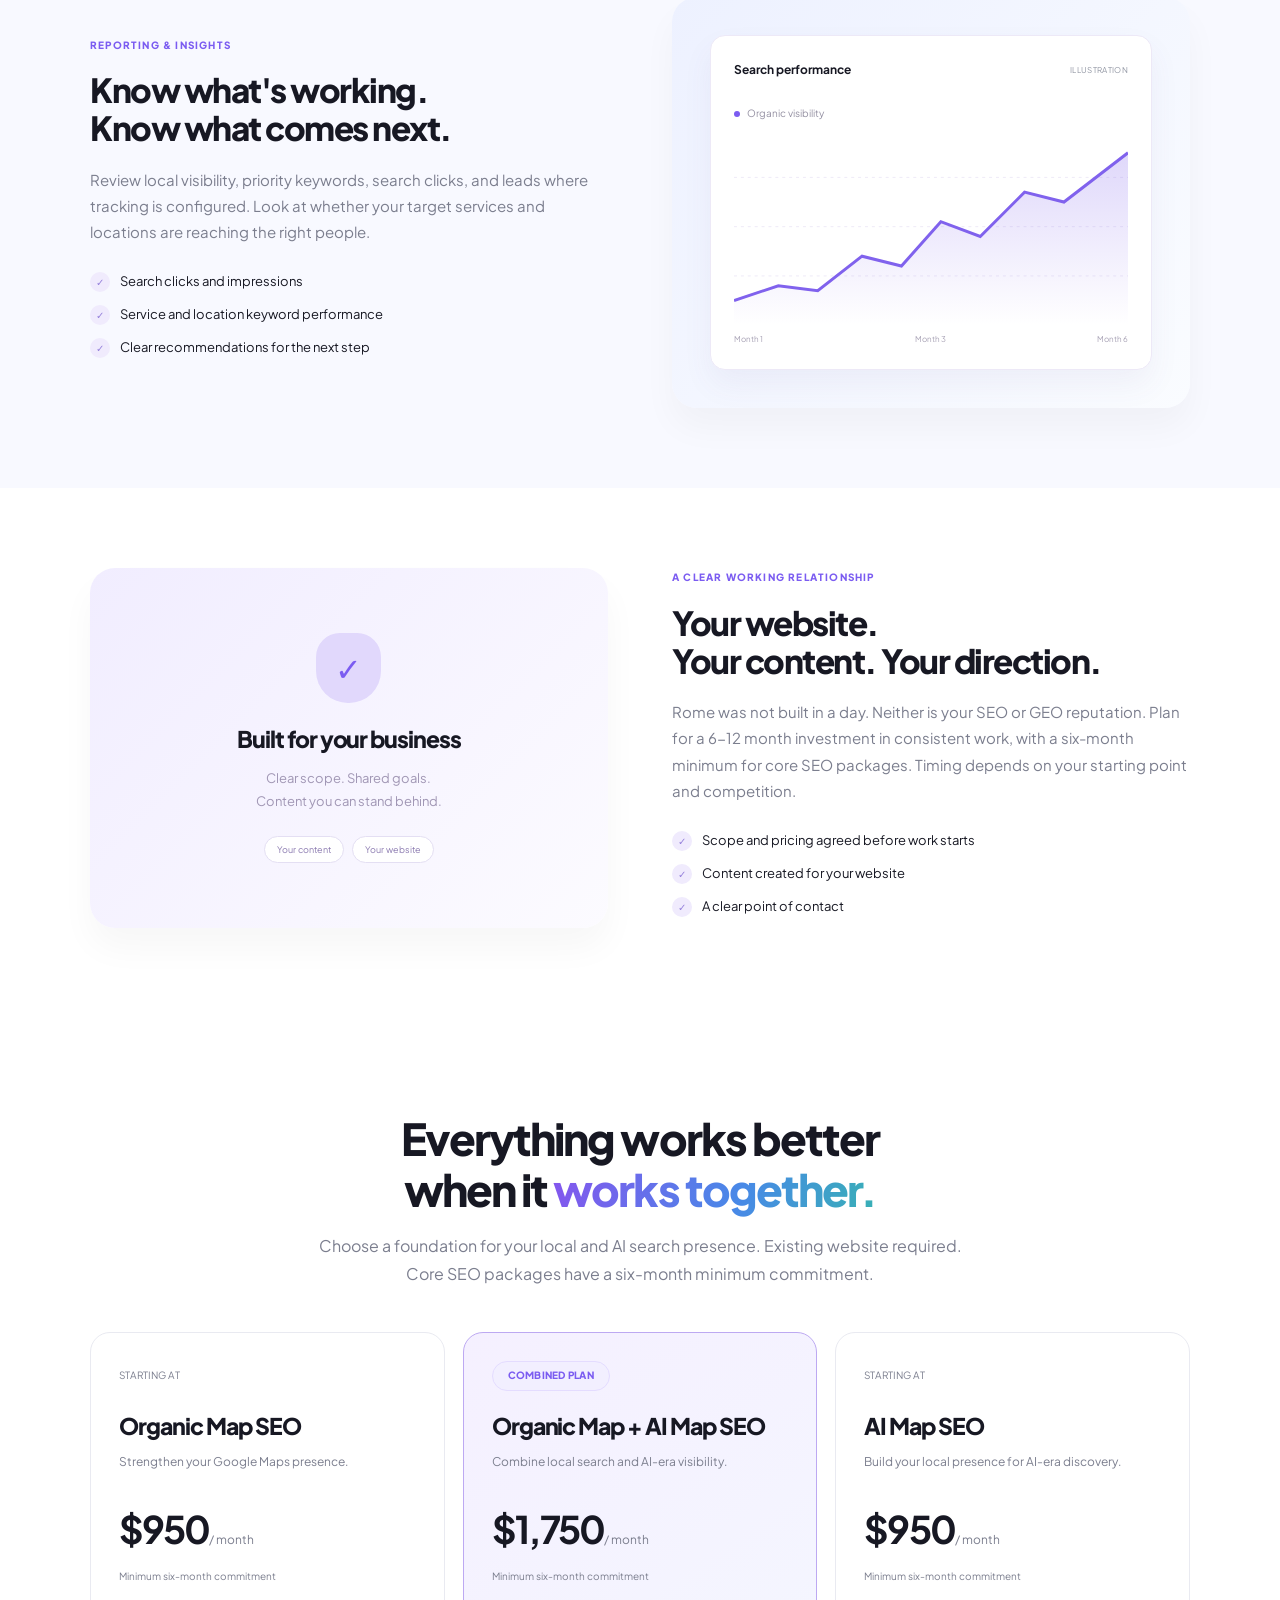
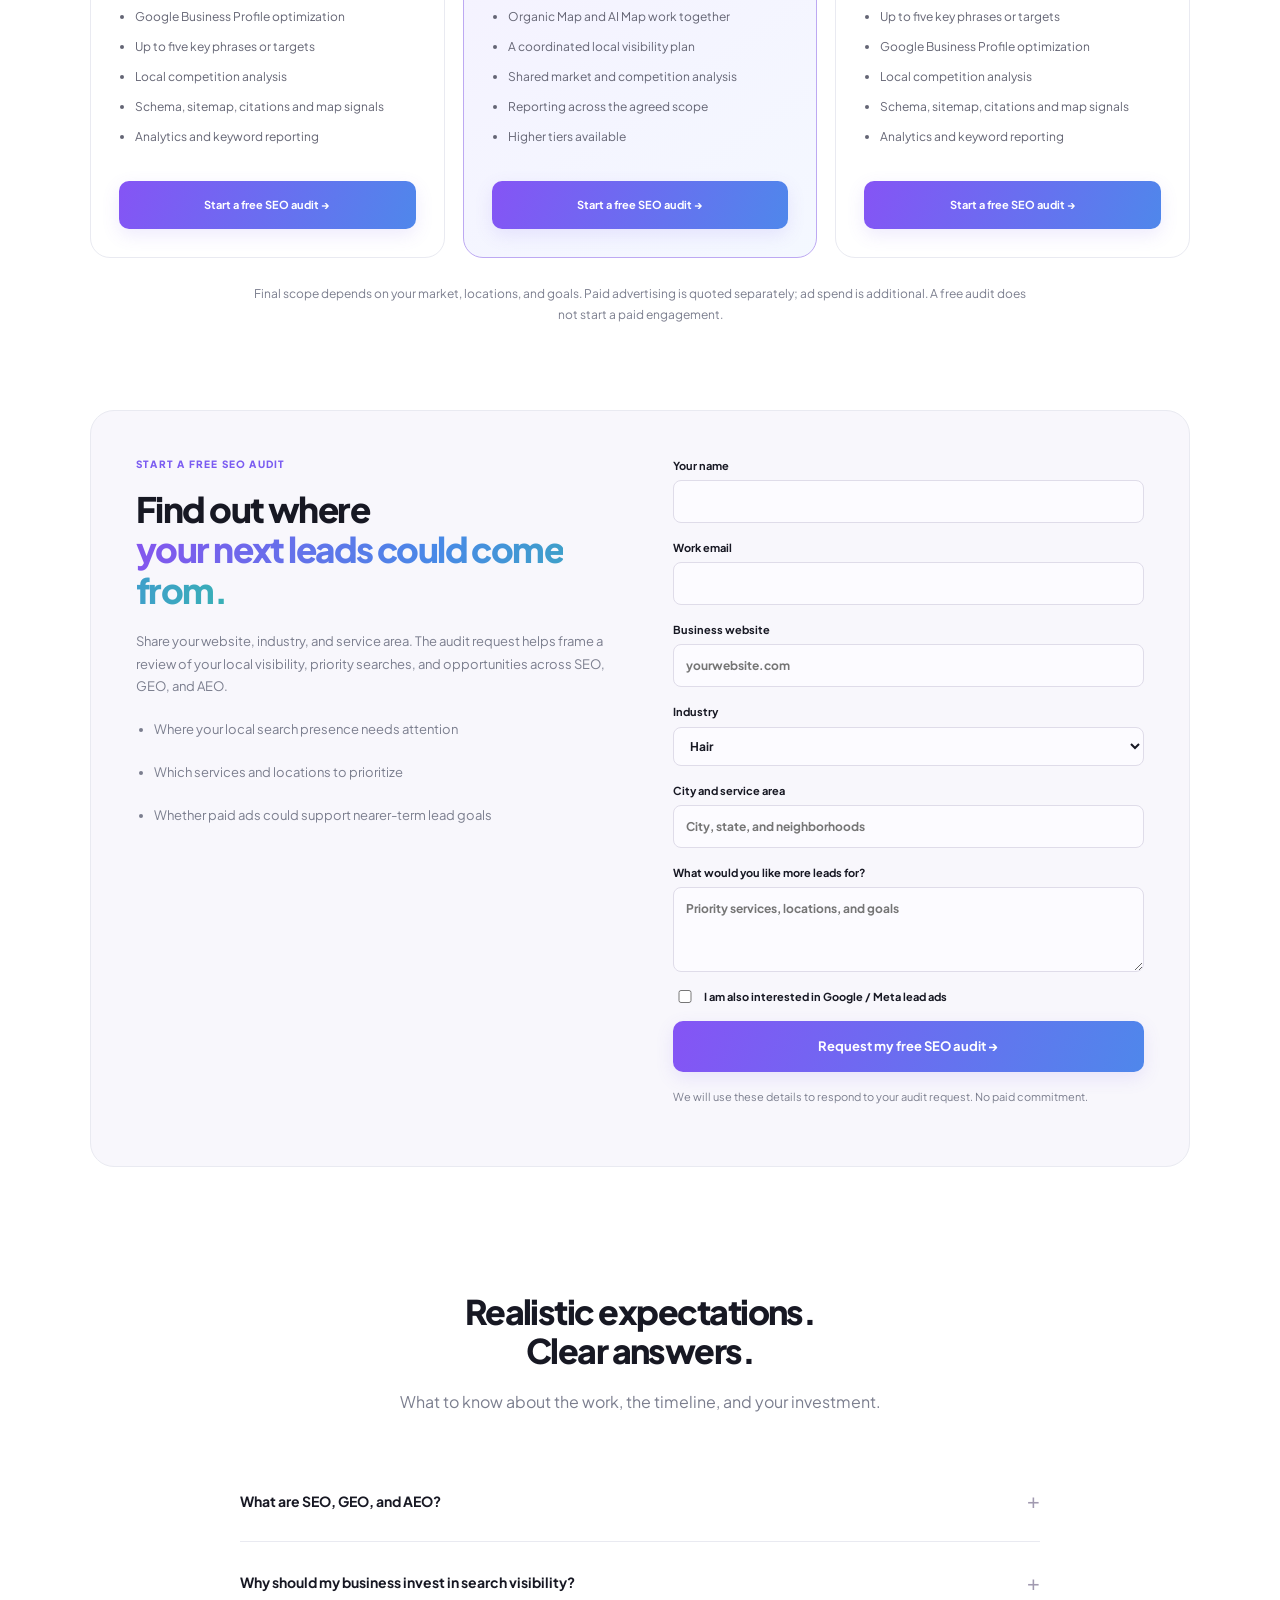
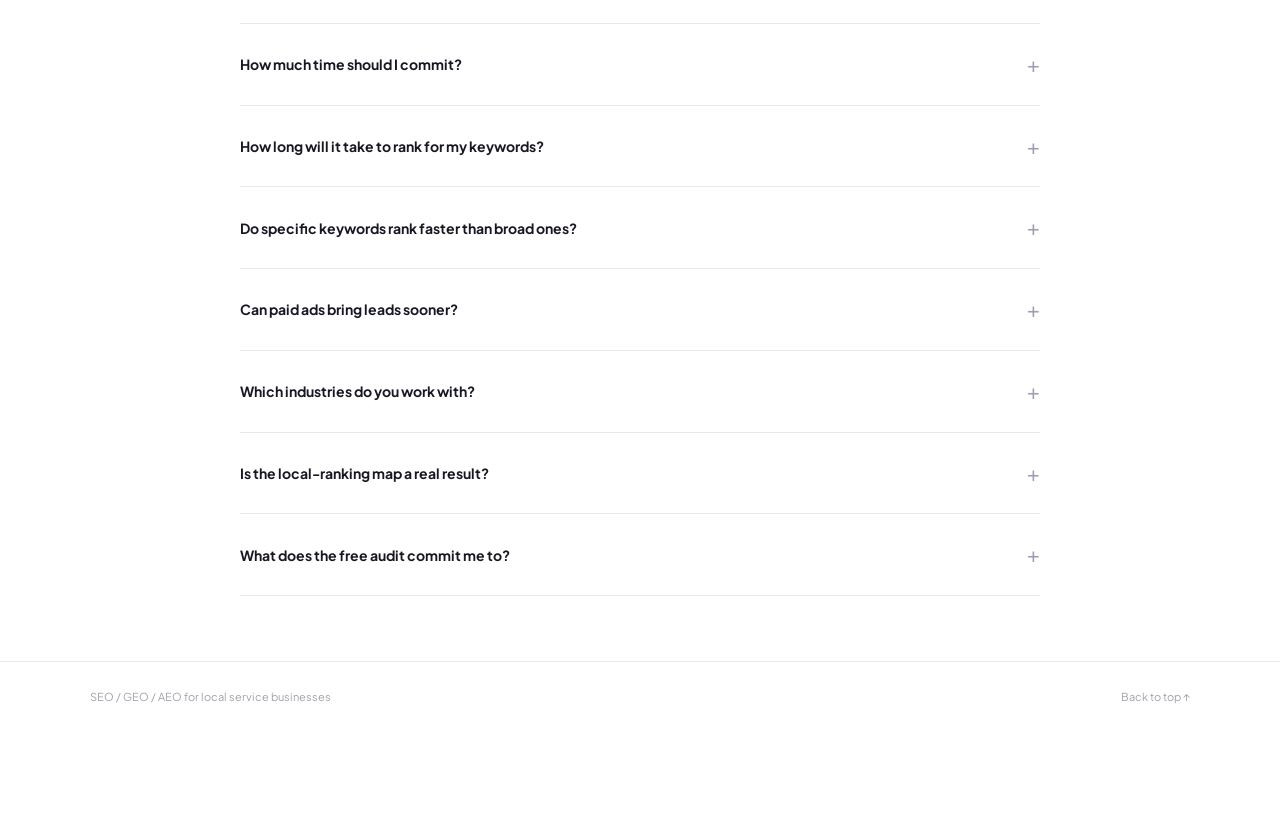
==== commit 3834c2ea: "feat: connect audit request markup to Netlify Forms" ====
--- a/index.html
+++ b/index.html
@@ -42,8 +42,8 @@
 <section class="feature " id="ownership"><div class="container feature-grid"><div class="feature-art art-ownership" aria-label="A clear working relationship illustration"><div class="ownership"><div class="shield">&#10003;</div><h4>Built for your business</h4><p>Clear scope. Shared goals.<br>Content you can stand behind.</p><div class="ownership-tags"><span>Your content</span><span>Your website</span></div></div></div><div class="feature-copy"><span class="eyebrow">A clear working relationship</span><h3>Your website.<br>Your content. Your direction.</h3><p>Rome was not built in a day. Neither is your SEO or GEO reputation. Plan for a 6-12 month investment in consistent work, with a six-month minimum for core SEO packages. Timing depends on your starting point and competition.</p><ul><li>Scope and pricing agreed before work starts</li><li>Content created for your website</li><li>A clear point of contact</li></ul></div></div></section>
 </section>
 <section class="pricing container" id="pricing"><div class="section-heading"><h2>Everything works better<br>when it <span class="gradient">works together.</span></h2><p>Choose a foundation for your local and AI search presence. Existing website required. Core SEO packages have a six-month minimum commitment.</p></div><div class="pricing-grid"><article class="price-card "><span class="price-label">STARTING AT</span><h3>Organic Map SEO</h3><p>Strengthen your Google Maps presence.</p><div class="price"><strong>$950</strong><span>/ month</span></div><small>Minimum six-month commitment</small><ul><li>Google Business Profile optimization</li><li>Up to five key phrases or targets</li><li>Local competition analysis</li><li>Schema, sitemap, citations and map signals</li><li>Analytics and keyword reporting</li></ul><a class="button" href="#audit">Start a free SEO audit &#8594;</a></article><article class="price-card recommended"><span class="badge">COMBINED PLAN</span><h3>Organic Map + AI Map SEO</h3><p>Combine local search and AI-era visibility.</p><div class="price"><strong>$1,750</strong><span>/ month</span></div><small>Minimum six-month commitment</small><ul><li>Organic Map and AI Map work together</li><li>A coordinated local visibility plan</li><li>Shared market and competition analysis</li><li>Reporting across the agreed scope</li><li>Higher tiers available</li></ul><a class="button" href="#audit">Start a free SEO audit &#8594;</a></article><article class="price-card "><span class="price-label">STARTING AT</span><h3>AI Map SEO</h3><p>Build your local presence for AI-era discovery.</p><div class="price"><strong>$950</strong><span>/ month</span></div><small>Minimum six-month commitment</small><ul><li>Up to five key phrases or targets</li><li>Google Business Profile optimization</li><li>Local competition analysis</li><li>Schema, sitemap, citations and map signals</li><li>Analytics and keyword reporting</li></ul><a class="button" href="#audit">Start a free SEO audit &#8594;</a></article></div><p class="pricing-note">Final scope depends on your market, locations, and goals. Paid advertising is quoted separately; ad spend is additional. A free audit does not start a paid engagement.</p></section>
-<section class="audit-section container" id="audit"><div><span class="eyebrow">START A FREE SEO AUDIT</span><h2>Find out where<br><span class="gradient">your next leads could come from.</span></h2><p>Share your website, industry, and service area. The audit request helps frame a review of your local visibility, priority searches, and opportunities across SEO, GEO, and AEO.</p><ul><li>Where your local search presence needs attention</li><li>Which services and locations to prioritize</li><li>Whether paid ads could support nearer-term lead goals</li></ul></div><form id="audit-form"><label>Your name<input name="name" autocomplete="name" required></label><label>Work email<input name="email" type="email" autocomplete="email" required></label><label>Business website<input name="website" placeholder="yourwebsite.com" required></label><label>Industry<select name="industry"><option>Hair</option><option>Aesthetics / Medspa</option><option>Dental</option><option>HVAC</option><option>Contracting / Remodeling</option></select></label><label>City and service area<input name="location" placeholder="City, state, and neighborhoods" required></label><label>What would you like more leads for?<textarea name="goals" rows="3" placeholder="Priority services, locations, and goals"></textarea></label><label class="checkbox-label"><input type="checkbox" name="ads"> I am also interested in Google / Meta lead ads</label><button type="submit" class="button">Prepare my free audit request &#8594;</button><p class="form-note">Request delivery is not connected yet. You can download your details; nothing will be sent and no audit has been booked.</p><p role="status" id="audit-status"></p></form></section>
-<section class="faq container" id="faq"><div class="section-heading"><h2>Realistic expectations.<br>Clear answers.</h2><p>What to know about the work, the timeline, and your investment.</p></div><details><summary>What are SEO, GEO, and AEO?<span aria-hidden="true">+</span></summary><p>SEO helps your business be discovered in search engines and Maps. GEO means generative engine optimization, focused on visibility in AI-generated answers. AEO means answer engine optimization, focused on answering questions clearly. They are connected approaches, with SEO providing the foundation.</p></details><details><summary>Why should my business invest in search visibility?<span aria-hidden="true">+</span></summary><p>People research salons, treatments, dentists, home repairs, and remodeling before they book. Maintaining a useful website, accurate local listings, and clear service information belongs in every service business's marketing plan. The right level of investment depends on your goals and competition.</p></details><details><summary>How much time should I commit?<span aria-hidden="true">+</span></summary><p>Our core SEO packages require a six-month minimum. Plan for 6-12 months of consistent work to give your SEO and GEO presence time to develop. This is an investment horizon, not a promise of a particular ranking or number of leads.</p></details><details><summary>How long will it take to rank for my keywords?<span aria-hidden="true">+</span></summary><p>There is no fixed deadline. Your site's history, technical condition, local competition, proximity, and the specificity of your keywords all affect progress. Some changes may show earlier movement; competitive phrases may take longer than 12 months. We review progress and adjust priorities rather than guarantee positions.</p></details><details><summary>Do specific keywords rank faster than broad ones?<span aria-hidden="true">+</span></summary><p>A phrase such as 'balayage specialist in [neighborhood]' or 'heat pump repair in [city]' may face less competition than 'hair salon' or 'HVAC.' Specific searches can also indicate stronger intent. We assess the actual market before choosing targets; specificity alone does not guarantee a faster ranking.</p></details><details><summary>Can paid ads bring leads sooner?<span aria-hidden="true">+</span></summary><p>Google Ads, Meta campaigns, and lead ads can create visibility sooner once approved and launched. They require budget, relevant offers, good follow-up, and optimization. Leads are not guaranteed, and advertising does not buy higher organic rankings. Management and ad spend are separate from SEO pricing.</p></details><details><summary>Which industries do you work with?<span aria-hidden="true">+</span></summary><p>Hair salons and specialists, aesthetics and medspas, dental practices, HVAC companies, and contracting or remodeling businesses. Service pages, questions, keywords, and conversion paths are tailored to each business. Medical and dental content needs review by the appropriate qualified professional.</p></details><details><summary>Is the local-ranking map a real result?<span aria-hidden="true">+</span></summary><p>The map on this page is an illustrative example. A real scan would need your business listing, keyword, service area, and a connected ranking-data provider. No example ranking is presented as a client result.</p></details><details><summary>What does the free audit commit me to?<span aria-hidden="true">+</span></summary><p>Nothing paid starts from an audit request. Scope, fees, and commitment are agreed before paid work begins. The form currently prepares a downloadable request; delivery will be enabled once the business's contact system is connected.</p></details></section>
+<section class="audit-section container" id="audit"><div><span class="eyebrow">START A FREE SEO AUDIT</span><h2>Find out where<br><span class="gradient">your next leads could come from.</span></h2><p>Share your website, industry, and service area. The audit request helps frame a review of your local visibility, priority searches, and opportunities across SEO, GEO, and AEO.</p><ul><li>Where your local search presence needs attention</li><li>Which services and locations to prioritize</li><li>Whether paid ads could support nearer-term lead goals</li></ul></div><form id="audit-form" name="seo-audit" method="POST" action="/thank-you.html" data-netlify="true" netlify-honeypot="bot-field"><input type="hidden" name="form-name" value="seo-audit"><div hidden><label>Leave this field empty<input name="bot-field" tabindex="-1" autocomplete="off"></label></div><label>Your name<input name="name" autocomplete="name" required></label><label>Work email<input name="email" type="email" autocomplete="email" required></label><label>Business website<input name="website" placeholder="yourwebsite.com" required></label><label>Industry<select name="industry"><option>Hair</option><option>Aesthetics / Medspa</option><option>Dental</option><option>HVAC</option><option>Contracting / Remodeling</option></select></label><label>City and service area<input name="location" placeholder="City, state, and neighborhoods" required></label><label>What would you like more leads for?<textarea name="goals" rows="3" placeholder="Priority services, locations, and goals"></textarea></label><label class="checkbox-label"><input type="checkbox" name="ads"> I am also interested in Google / Meta lead ads</label><button type="submit" class="button">Request my free SEO audit &#8594;</button><p class="form-note">We will use these details to respond to your audit request. No paid commitment.</p><p role="status" id="audit-status"></p></form></section>
+<section class="faq container" id="faq"><div class="section-heading"><h2>Realistic expectations.<br>Clear answers.</h2><p>What to know about the work, the timeline, and your investment.</p></div><details><summary>What are SEO, GEO, and AEO?<span aria-hidden="true">+</span></summary><p>SEO helps your business be discovered in search engines and Maps. GEO means generative engine optimization, focused on visibility in AI-generated answers. AEO means answer engine optimization, focused on answering questions clearly. They are connected approaches, with SEO providing the foundation.</p></details><details><summary>Why should my business invest in search visibility?<span aria-hidden="true">+</span></summary><p>People research salons, treatments, dentists, home repairs, and remodeling before they book. Maintaining a useful website, accurate local listings, and clear service information belongs in every service business's marketing plan. The right level of investment depends on your goals and competition.</p></details><details><summary>How much time should I commit?<span aria-hidden="true">+</span></summary><p>Our core SEO packages require a six-month minimum. Plan for 6-12 months of consistent work to give your SEO and GEO presence time to develop. This is an investment horizon, not a promise of a particular ranking or number of leads.</p></details><details><summary>How long will it take to rank for my keywords?<span aria-hidden="true">+</span></summary><p>There is no fixed deadline. Your site's history, technical condition, local competition, proximity, and the specificity of your keywords all affect progress. Some changes may show earlier movement; competitive phrases may take longer than 12 months. We review progress and adjust priorities rather than guarantee positions.</p></details><details><summary>Do specific keywords rank faster than broad ones?<span aria-hidden="true">+</span></summary><p>A phrase such as 'balayage specialist in [neighborhood]' or 'heat pump repair in [city]' may face less competition than 'hair salon' or 'HVAC.' Specific searches can also indicate stronger intent. We assess the actual market before choosing targets; specificity alone does not guarantee a faster ranking.</p></details><details><summary>Can paid ads bring leads sooner?<span aria-hidden="true">+</span></summary><p>Google Ads, Meta campaigns, and lead ads can create visibility sooner once approved and launched. They require budget, relevant offers, good follow-up, and optimization. Leads are not guaranteed, and advertising does not buy higher organic rankings. Management and ad spend are separate from SEO pricing.</p></details><details><summary>Which industries do you work with?<span aria-hidden="true">+</span></summary><p>Hair salons and specialists, aesthetics and medspas, dental practices, HVAC companies, and contracting or remodeling businesses. Service pages, questions, keywords, and conversion paths are tailored to each business. Medical and dental content needs review by the appropriate qualified professional.</p></details><details><summary>Is the local-ranking map a real result?<span aria-hidden="true">+</span></summary><p>The map on this page is an illustrative example. A real scan would need your business listing, keyword, service area, and a connected ranking-data provider. No example ranking is presented as a client result.</p></details><details><summary>What does the free audit commit me to?<span aria-hidden="true">+</span></summary><p>Nothing paid starts from an audit request. Scope, fees, and commitment are agreed before paid work begins. Submit your website and service area through the form to request a review.</p></details></section>
 </main>
 <footer><span>SEO / GEO / AEO for local service businesses</span><a href="#main">Back to top &#8593;</a></footer>
 <a class="floating-cta" href="#audit"><span>FREE</span> Start a free SEO audit <b>&#8594;</b></a>
